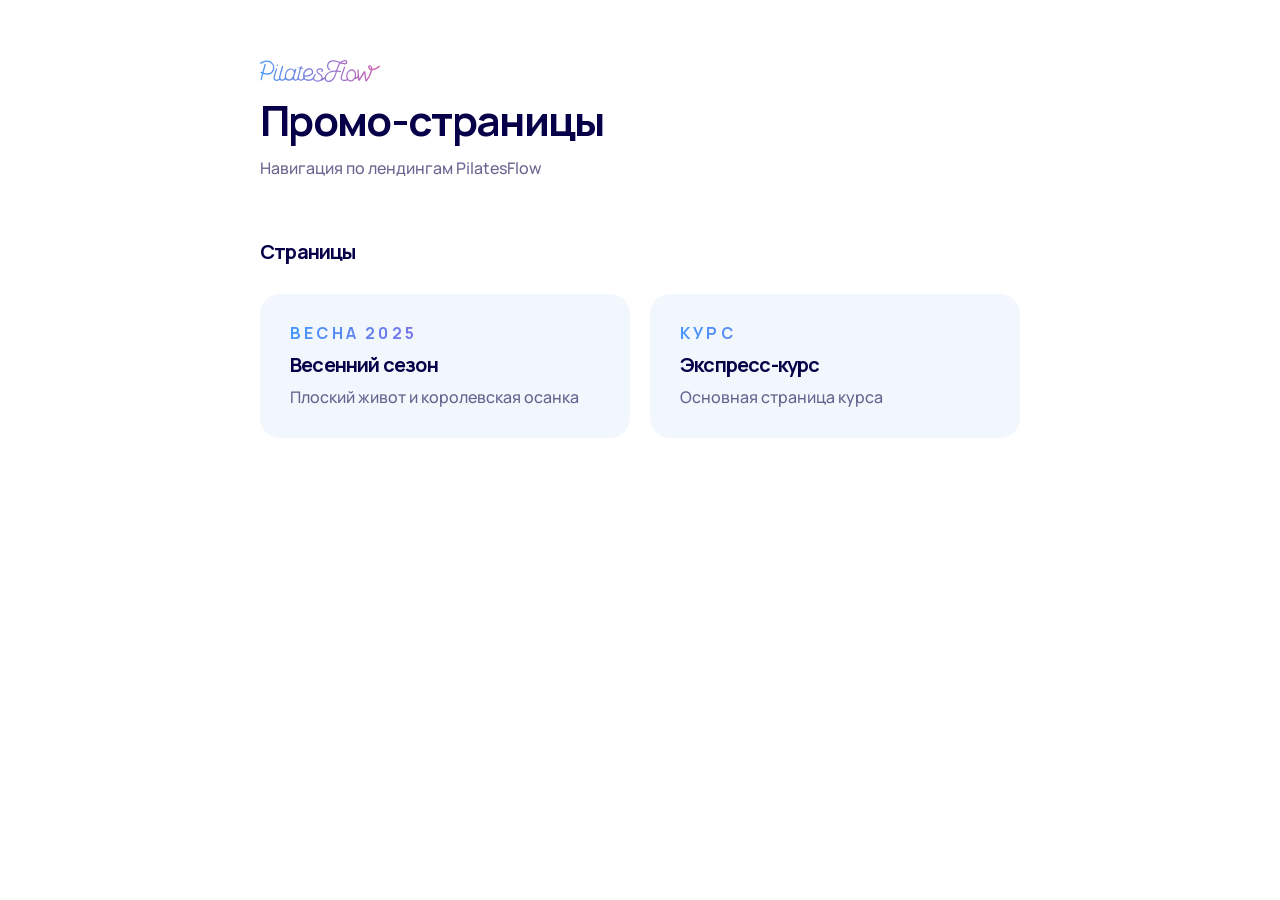
==== index.html @ ebfd4a47 "Add icons for live training, weeks, charges and super-series sections" ====
<!DOCTYPE html>
<html lang="ru">
  <head>
    <meta charset="UTF-8">
    <meta name="viewport" content="width=device-width, initial-scale=1.0">
    <title>PilatesFlow — Промо-страницы</title>
    <meta name="theme-color" content="#4598FB">
    <link rel="preload" href="fonts/Manrope-Medium.woff2" as="font" crossorigin="anonymous">
    <link rel="preload" href="fonts/Manrope-SemiBold.woff2" as="font" crossorigin="anonymous">
    <link rel="stylesheet" href="styles/style.css?v=1.0.2">
  </head>
  <body>
    <div class="hub">
      <div class="hub__header"><img class="hub__logo" src="img/logo.svg" alt="PilatesFlow" width="120">
        <h1 class="hub__title">Промо-страницы</h1>
        <p class="hub__desc">Навигация по лендингам PilatesFlow</p>
      </div>
      <div class="hub__section">
        <h2 class="hub__section-title">Страницы</h2>
        <div class="hub__cards"><a class="hub__card" href="season.html">
            <div class="hub__card-tag">Весна 2025</div>
            <div class="hub__card-title">Весенний сезон</div>
            <div class="hub__card-desc">Плоский живот и королевская осанка</div></a><a class="hub__card" href="course.html">
            <div class="hub__card-tag">Курс</div>
            <div class="hub__card-title">Экспресс-курс</div>
            <div class="hub__card-desc">Основная страница курса</div></a></div>
      </div>
    </div>
  </body>
</html>
---- styles/style.css ----
p+p{margin-top:16px}@font-face{font-family:Manrope;src:url(../fonts/Manrope-Regular.woff2) format("woff2");font-weight:400;font-style:normal;font-display:swap}@font-face{font-family:Manrope;src:url(../fonts/Manrope-Medium.woff2) format("woff2");font-weight:500;font-style:normal;font-display:swap}@font-face{font-family:Manrope;src:url(../fonts/Manrope-SemiBold.woff2) format("woff2");font-weight:600;font-style:normal;font-display:swap}@font-face{font-family:Manrope;src:url(../fonts/Manrope-Bold.woff2) format("woff2");font-weight:700;font-style:normal;font-display:swap}.button{display:-webkit-box;display:-ms-flexbox;display:flex;-webkit-box-align:center;-ms-flex-align:center;align-items:center;-webkit-box-pack:center;-ms-flex-pack:center;justify-content:center;height:32px;-webkit-user-select:none;-moz-user-select:none;-ms-user-select:none;user-select:none;position:relative;display:flex;justify-content:center;align-items:center;border:none;border-radius:100px;font:600 15px/135% Manrope,sans-serif;color:#060048;cursor:pointer;-webkit-box-sizing:border-box;box-sizing:border-box;text-decoration:none;-webkit-tap-highlight-color:transparent}.button--main{background:-webkit-gradient(linear,left top,right top,from(#81bbff),color-stop(#cba3ff),to(#ff8fdc));background:linear-gradient(to right,#81bbff,#cba3ff,#ff8fdc);color:#fff}.button--main:hover{background:-webkit-gradient(linear,left top,right top,from(#4598fb),color-stop(#826ce7),to(#d15eae));background:linear-gradient(to right,#4598fb,#826ce7,#d15eae)}.button--main:active{background:-webkit-gradient(linear,left top,right top,from(#3d89e6),color-stop(#7059d3),to(#be4d9d));background:linear-gradient(to right,#3d89e6,#7059d3,#be4d9d)}.button--tertiary{background-color:#fff;color:#060048}.button--tertiary:hover{color:#fff;background:-webkit-gradient(linear,left top,right top,from(#4598fb),color-stop(#826ce7),to(#d15eae));background:linear-gradient(to right,#4598fb,#826ce7,#d15eae)}.button--l{padding:30px 28px;height:60px}.button--m{padding:20px;height:50px}.button--full-width{width:100%}.logo-block{background-color:#fff;border-radius:100px;display:-webkit-box;display:-ms-flexbox;display:flex;-webkit-box-pack:center;-ms-flex-pack:center;justify-content:center;-webkit-box-align:center;-ms-flex-align:center;align-items:center;-webkit-box-sizing:border-box;box-sizing:border-box;-webkit-box-flex:0;-ms-flex-positive:0;flex-grow:0;padding:12px 16px}.tag{font:700 13px/120% Manrope,sans-serif;color:#060048;text-transform:uppercase;background:-webkit-gradient(linear,left top,right top,from(#4598fb),color-stop(#826ce7),to(#d15eae));background:linear-gradient(to right,#4598fb,#826ce7,#d15eae);background-clip:text;-webkit-background-clip:text;-webkit-text-fill-color:transparent;display:-webkit-inline-box;display:-ms-inline-flexbox;display:inline-flex;letter-spacing:.2em}.background-card{padding:50px;border-radius:20px;background-color:rgba(6,0,72,.2);min-height:280px;-webkit-box-sizing:border-box;box-sizing:border-box;display:-webkit-box;display:-ms-flexbox;display:flex;background-size:cover;background-repeat:no-repeat;background-position:center}.background-card__icon svg{fill:#060048;width:20px;height:20px}.background-card__content{padding:20px;border-radius:20px;background-color:#fff;width:100%;display:-webkit-box;display:-ms-flexbox;display:flex;-webkit-box-orient:vertical;-webkit-box-direction:normal;-ms-flex-direction:column;flex-direction:column;-webkit-box-pack:justify;-ms-flex-pack:justify;justify-content:space-between}.background-card__title{color:#060048}.price-card{background-color:#fff;border-radius:20px;padding:20px;display:-webkit-box;display:-ms-flexbox;display:flex;-webkit-box-orient:vertical;-webkit-box-direction:normal;-ms-flex-direction:column;flex-direction:column;row-gap:20px}.price-card__body{display:-webkit-box;display:-ms-flexbox;display:flex;-webkit-box-orient:vertical;-webkit-box-direction:normal;-ms-flex-direction:column;flex-direction:column;row-gap:16px}.price-card__price-block{display:-webkit-box;display:-ms-flexbox;display:flex;-webkit-column-gap:20px;-moz-column-gap:20px;column-gap:20px;-ms-flex-wrap:nowrap;flex-wrap:nowrap;white-space:nowrap}.price-card__price{font:700 28px/115% Manrope,sans-serif;color:#060048;letter-spacing:-.04em}.price-card__price--old{color:rgba(6,0,72,.2);text-decoration:line-through}.price-card__description{font:500 15px/135% Manrope,sans-serif;color:rgba(6,0,72,.6);max-width:220px}.promo-card{display:-webkit-box;display:-ms-flexbox;display:flex;padding:1px;-webkit-box-orient:vertical;-webkit-box-direction:normal;-ms-flex-direction:column;flex-direction:column;-webkit-box-pack:center;-ms-flex-pack:center;justify-content:center;-webkit-box-align:start;-ms-flex-align:start;align-items:flex-start;-ms-flex-item-align:stretch;align-self:stretch;border-radius:20px;background:-webkit-gradient(linear,left top,right top,from(#81bbff),color-stop(#cba3ff),to(#ff8fdc));background:linear-gradient(to right,#81bbff,#cba3ff,#ff8fdc)}.promo-card__inner{display:-webkit-box;display:-ms-flexbox;display:flex;padding:20px;-webkit-box-orient:vertical;-webkit-box-direction:normal;-ms-flex-direction:column;flex-direction:column;-webkit-box-pack:center;-ms-flex-pack:center;justify-content:center;-webkit-box-align:start;-ms-flex-align:start;align-items:flex-start;gap:20px;-ms-flex-item-align:stretch;align-self:stretch;border-radius:20px;background-color:#fff}.promo-card__header{display:-webkit-box;display:-ms-flexbox;display:flex;-webkit-box-orient:vertical;-webkit-box-direction:normal;-ms-flex-direction:column;flex-direction:column;gap:16px}.promo-card__icon{width:40px;height:40px;border-radius:100px;background-color:#93c2ff;display:-webkit-box;display:-ms-flexbox;display:flex;-webkit-box-pack:center;-ms-flex-pack:center;justify-content:center;-webkit-box-align:center;-ms-flex-align:center;align-items:center;-ms-flex-negative:0;flex-shrink:0}.promo-card__icon svg{fill:#fff;width:20px;height:20px}.promo-card__title{font:700 15px/135% Manrope,sans-serif;color:#060048}.promo-card__button{width:100%}.feature-card{background-color:rgba(6,0,72,.2);padding:20px;border-radius:20px}.feature-card__container{border-radius:20px;background-color:#fff;padding:20px}.feature-card__header{border-bottom:1px solid rgba(98,129,170,.1019607843);padding-bottom:20px;margin-bottom:20px}.feature-card__counter{display:-webkit-box;display:-ms-flexbox;display:flex;font:500 15px/135% Manrope,sans-serif;color:rgba(6,0,72,.6);margin-bottom:30px}.feature-card__counter-current{color:#060048}.feature-card__title{font:700 18px/120% Manrope,sans-serif;color:#060048;letter-spacing:-.04em}.feature-card__body{display:-webkit-box;display:-ms-flexbox;display:flex;-webkit-box-orient:vertical;-webkit-box-direction:normal;-ms-flex-direction:column;flex-direction:column;row-gap:20px}.feature-card__item{display:-webkit-box;display:-ms-flexbox;display:flex;gap:16px;-webkit-box-align:center;-ms-flex-align:center;align-items:center;font:500 15px/135% Manrope,sans-serif;color:#060048}.feature-card__item-icon{-ms-flex-negative:0;flex-shrink:0;width:40px;height:40px;background-color:#e3efff;border-radius:100px;display:-webkit-box;display:-ms-flexbox;display:flex;-webkit-box-align:center;-ms-flex-align:center;align-items:center;-webkit-box-pack:center;-ms-flex-pack:center;justify-content:center}.feature-card__item-icon svg{width:24px;height:24px;fill:#060048}.feature-card--pink{background:url(../img/bg/work-card-bg-pink-m.webp) 0 0/cover no-repeat,0 0/cover no-repeat #ffeff9}.feature-card--pink .feature-card__item-icon{background-color:#ffeff9}.feature-card--pink .feature-card__item-icon svg{fill:#c483ad}.feature-card--blue{background:url(../img/bg/work-card-bg-blue-m.webp) 0 0/cover no-repeat,0 0/cover no-repeat #cee5ff}.feature-card--blue .feature-card__item-icon{background-color:#f1f7fc}.feature-card--blue .feature-card__item-icon svg{fill:#6281aa}.focus-card{padding:50px;border-radius:20px;background-color:rgba(6,0,72,.2);min-height:280px;-webkit-box-sizing:border-box;box-sizing:border-box;display:-webkit-box;display:-ms-flexbox;display:flex;background-size:cover;background-repeat:no-repeat;background-position:center;color:#fff;min-height:380px}.focus-card__content{padding:20px;border-radius:20px;border:1px solid rgba(255,255,255,.3019607843);background-color:transparent;width:100%;display:-webkit-box;display:-ms-flexbox;display:flex;-webkit-box-orient:vertical;-webkit-box-direction:normal;-ms-flex-direction:column;flex-direction:column;-webkit-box-pack:justify;-ms-flex-pack:justify;justify-content:space-between;-webkit-transition:.2s ease-in;transition:.2s ease-in}.focus-card__title{font:700 18px/120% Manrope,sans-serif;letter-spacing:-.04em;color:#fff;-webkit-transition:.2s ease-in;transition:.2s ease-in;margin-bottom:20px}.focus-card__description{font:500 15px/135% Manrope,sans-serif;color:#fff;-webkit-transition:.3s ease-in;transition:.3s ease-in;text-overflow:ellipsis;display:-webkit-box;-webkit-line-clamp:2;-webkit-box-orient:vertical;overflow:hidden;max-height:3em;position:relative}.focus-card__dropdown-button{margin-top:20px}.focus-card--hidden-mobile .focus-card__description{display:none}.focus-card.active .focus-card__content{background-color:#fff;overflow:hidden}.focus-card.active .focus-card__title{color:#060048}.focus-card.active .focus-card__description{color:#060048;-webkit-line-clamp:unset;max-height:500px;overflow:visible;-webkit-transition:.3s ease-in;transition:.3s ease-in}.feature-item{color:#6281aa;background-color:#fff;border-radius:20px;padding:20px;display:-webkit-box;display:-ms-flexbox;display:flex;-webkit-box-pack:justify;-ms-flex-pack:justify;justify-content:space-between;width:100%;-webkit-box-orient:vertical;-webkit-box-direction:normal;-ms-flex-direction:column;flex-direction:column;-webkit-box-sizing:border-box;box-sizing:border-box;min-height:176px}.feature-item__icon{width:20px;height:20px}.feature-item__icon svg{fill:#6281aa;width:20px;height:20px}.feature-item__info{display:-webkit-box;display:-ms-flexbox;display:flex;-webkit-box-orient:vertical;-webkit-box-direction:normal;-ms-flex-direction:column;flex-direction:column;row-gap:10px}.feature-item__subtitle{color:rgba(98,129,170,.4)}.feature-item__title{font:700 20px/120% Manrope,sans-serif;letter-spacing:-.02em}.result-block{position:relative}.result-block__title{font:700 24px/115% Manrope,sans-serif;color:#060048;letter-spacing:-.04em;background:-webkit-gradient(linear,left top,right top,from(#4598fb),color-stop(#826ce7),to(#d15eae));background:linear-gradient(to right,#4598fb,#826ce7,#d15eae);background-clip:text;-webkit-background-clip:text;-webkit-text-fill-color:transparent}.result-block__text-block{display:-webkit-box;display:-ms-flexbox;display:flex;-webkit-box-orient:vertical;-webkit-box-direction:normal;-ms-flex-direction:column;flex-direction:column;row-gap:20px}.result-block__description{font:500 15px/135% Manrope,sans-serif;color:#060048}.result-block__row{display:-webkit-box;display:-ms-flexbox;display:flex;-webkit-box-orient:vertical;-webkit-box-direction:normal;-ms-flex-direction:column;flex-direction:column;row-gap:30px}.result-block__text-container{padding-left:20px;padding-right:20px}.result-block__image{padding-right:20px;display:-webkit-box;display:-ms-flexbox;display:flex;-webkit-box-pack:center;-ms-flex-pack:center;justify-content:center;-webkit-box-align:center;-ms-flex-align:center;align-items:center;aspect-ratio:7/4;max-height:460px;width:100%;-webkit-box-sizing:border-box;box-sizing:border-box}.result-block__image picture{width:100%;height:100%}.result-block__image img{width:100%;height:100%;max-height:460px;-o-object-fit:cover;object-fit:cover;border-top-right-radius:20px;border-bottom-right-radius:20px;overflow:hidden}.result-block__highlight{margin-top:10px}.result-block--reverse .result-block__image{padding-left:20px;padding-right:0}.result-block--reverse .result-block__image img{border-radius:20px 0 0 20px}.highlight{display:-webkit-box;display:-ms-flexbox;display:flex;-webkit-box-orient:vertical;-webkit-box-direction:normal;-ms-flex-direction:column;flex-direction:column;gap:16px;padding:20px;border-radius:20px;background-color:#e3efff}.highlight__icon{width:40px;height:40px;display:-webkit-box;display:-ms-flexbox;display:flex;-webkit-box-pack:center;-ms-flex-pack:center;justify-content:center;-webkit-box-align:center;-ms-flex-align:center;align-items:center;background-color:#fff;border-radius:100px;-ms-flex-negative:0;flex-shrink:0}.highlight__icon svg{width:20px;height:20px}.highlight__text{font:700 15px/135% Manrope,sans-serif;color:#060048}.offer-block{background-color:#f3c3e2;padding:30px;border-radius:20px;background-size:cover;background-repeat:no-repeat;background-position:center;background-image:url(../img/bg/offer-block-mobile.webp);position:relative}.offer-block__container{max-width:580px;margin-left:auto;margin-right:auto}.offer-block__header-block{display:-webkit-box;display:-ms-flexbox;display:flex;-webkit-box-orient:vertical;-webkit-box-direction:normal;-ms-flex-direction:column;flex-direction:column;row-gap:20px;margin-bottom:30px}.offer-block__main-header-block{display:-webkit-box;display:-ms-flexbox;display:flex;-webkit-box-orient:vertical;-webkit-box-direction:normal;-ms-flex-direction:column;flex-direction:column;row-gap:20px;max-width:580px}.offer-block__subtitle{font:700 13px/120% Manrope,sans-serif;color:#060048;text-transform:uppercase;background:-webkit-gradient(linear,left top,right top,from(#4598fb),color-stop(#826ce7),to(#d15eae));background:linear-gradient(to right,#4598fb,#826ce7,#d15eae);background-clip:text;-webkit-background-clip:text;-webkit-text-fill-color:transparent;display:-webkit-inline-box;display:-ms-inline-flexbox;display:inline-flex;letter-spacing:.2em}.offer-block__title{font:700 24px/115% Manrope,sans-serif;color:#060048;letter-spacing:-.04em}.offer-block__title--highlight-light{display:inline-block;background-color:#fff;border-radius:20px;padding-left:12px;padding-right:12px}.offer-block__features-list{list-style:none;margin:0;padding:0;display:-webkit-box;display:-ms-flexbox;display:flex;-webkit-box-orient:vertical;-webkit-box-direction:normal;-ms-flex-direction:column;flex-direction:column;gap:16px}.offer-block__features-list-item{display:-webkit-box;display:-ms-flexbox;display:flex;gap:10px;-webkit-box-align:center;-ms-flex-align:center;align-items:center}.offer-block__features-list-item p{font:500 15px/135% Manrope,sans-serif;color:#060048}.offer-block__features-list-icon{width:40px;height:40px;border-radius:100px;background-color:#fff;-ms-flex-negative:0;flex-shrink:0;display:-webkit-box;display:-ms-flexbox;display:flex;-webkit-box-pack:center;-ms-flex-pack:center;justify-content:center;-webkit-box-align:center;-ms-flex-align:center;align-items:center}.offer-block__features-list-icon img{width:20px;height:20px}.offer-block__price-card{margin-top:30px}.offer-block .price-card__price{font:700 28px/115% Manrope,sans-serif;letter-spacing:-.04em}.offer-block__decor-item{width:120px;height:120px;display:-webkit-box;display:-ms-flexbox;display:flex;-webkit-box-pack:center;-ms-flex-pack:center;justify-content:center;-webkit-box-align:center;-ms-flex-align:center;align-items:center;background-image:url(../img/icon/bg.svg);background-repeat:no-repeat;background-position:center;background-size:cover;border-radius:100px;position:relative;display:flex;justify-content:center;align-items:center}.offer-block__decor-item::after{width:30px;height:30px;content:"";background-size:cover;background-position:center}.offer-block__decor-item--top{position:absolute;top:-64px;right:-54px}.offer-block__decor-item--top::after{background-image:url(../img/icon/muscle.png)}.offer-block__decor-item--bottom{display:none;position:absolute}.offer-block__decor-item--bottom::after{background-image:url(../img/icon/stars.png)}.faq-list{display:-webkit-box;display:-ms-flexbox;display:flex;-webkit-box-orient:vertical;-webkit-box-direction:normal;-ms-flex-direction:column;flex-direction:column;row-gap:16px}.faq-list__col{display:-webkit-box;display:-ms-flexbox;display:flex;-webkit-box-orient:vertical;-webkit-box-direction:normal;-ms-flex-direction:column;flex-direction:column;gap:10px}.faq-list__item{border-radius:20px;background-color:#e3efff}.faq-list__item.active .faq-list__item-body{display:block}.faq-list__item.active .faq-list__item-close{background-color:#fff}.faq-list__item.active .faq-list__item-close svg{-webkit-transform:rotate(-45deg);transform:rotate(-45deg)}.faq-list__item-close{width:40px;height:40px;display:-webkit-box;display:-ms-flexbox;display:flex;-webkit-box-pack:center;-ms-flex-pack:center;justify-content:center;-webkit-box-align:center;-ms-flex-align:center;align-items:center;-ms-flex-negative:0;flex-shrink:0;background-color:transparent;-webkit-transition:background-color .2s;transition:background-color .2s;border-radius:10px}.faq-list__item-close svg{width:20px;height:20px;fill:#060048;-webkit-transition:-webkit-transform .2s;transition:transform .2s;transition:transform .2s,-webkit-transform .2s}.faq-list__item-header{display:-webkit-box;display:-ms-flexbox;display:flex;gap:20px;padding:20px;-webkit-box-align:center;-ms-flex-align:center;align-items:center;-webkit-box-pack:justify;-ms-flex-pack:justify;justify-content:space-between;cursor:pointer}.faq-list__item-header:hover .faq-list__item-close{background-color:#fff}.faq-list__item-title{font:700 15px/135% Manrope,sans-serif;color:#060048}.faq-list__item-body{padding:0 50px 20px 20px;display:none;font:500 15px/135% Manrope,sans-serif;color:#060048}.format-card{background-color:#fff;border-radius:20px;min-height:220px;display:-webkit-box;display:-ms-flexbox;display:flex;-webkit-box-orient:vertical;-webkit-box-direction:normal;-ms-flex-direction:column;flex-direction:column;-webkit-box-pack:end;-ms-flex-pack:end;justify-content:flex-end;position:relative;overflow:hidden}.format-card::after{position:absolute;left:0;top:0;right:0;bottom:0;content:"";background:-webkit-gradient(linear,left top,left bottom,color-stop(41.45%,rgba(255,255,255,0)),color-stop(63.36%,rgba(255,255,255,.87)),color-stop(74.49%,#fff));background:linear-gradient(180deg,rgba(255,255,255,0) 41.45%,rgba(255,255,255,.87) 63.36%,#fff 74.49%)}.format-card__header{padding:20px;position:relative;z-index:1}.format-card__title{font:700 18px/120% Manrope,sans-serif;letter-spacing:-.04em;color:#6281aa}.format-card__image{position:absolute;top:0;right:0;bottom:0;left:0}.format-card__image img{width:100%;height:100%;-o-object-fit:cover;object-fit:cover}.format-card--inverse{-webkit-box-pack:start;-ms-flex-pack:start;justify-content:flex-start}.format-card--inverse::after{background:-webkit-gradient(linear,left top,left bottom,color-stop(25.51%,#fff),color-stop(36.64%,rgba(255,255,255,.87)),color-stop(58.55%,rgba(255,255,255,0)));background:linear-gradient(180deg,#fff 25.51%,rgba(255,255,255,.87) 36.64%,rgba(255,255,255,0) 58.55%)}.feature-item-data{background-color:#fff;padding:20px;border-radius:20px}.feature-item-data__title{font:700 28px/115% Manrope,sans-serif;color:#060048;letter-spacing:-.04em;margin-bottom:30px;background:-webkit-gradient(linear,left top,right top,from(#81bbff),color-stop(#cba3ff),to(#ff8fdc));background:linear-gradient(to right,#81bbff,#cba3ff,#ff8fdc);background-clip:text;-webkit-background-clip:text;-webkit-text-fill-color:transparent;display:-webkit-inline-box;display:-ms-inline-flexbox;display:inline-flex}.feature-item-data__text{font:500 15px/135% Manrope,sans-serif;color:#000}.hero-section{background-color:rgba(6,0,72,.2);border-bottom-right-radius:20px;border-bottom-left-radius:20px;overflow:hidden;position:relative}.hero-section__logo-container{padding-top:10px;padding-left:16px;padding-right:16px;position:relative;z-index:2;display:-webkit-box;display:-ms-flexbox;display:flex;-webkit-box-pack:start;-ms-flex-pack:start;justify-content:flex-start}.hero-section::before{position:absolute;content:"";top:0;left:0;right:0;height:352px;background-image:url(../img/hero-section/hero-section-mobile.webp);background-repeat:no-repeat;background-size:cover;background-position:top center;pointer-events:none}.hero-section__header-block{background-color:#f1f7fc;border-radius:20px;-webkit-box-sizing:border-box;box-sizing:border-box;display:-webkit-box;display:-ms-flexbox;display:flex;-webkit-box-orient:vertical;-webkit-box-direction:normal;-ms-flex-direction:column;flex-direction:column;row-gap:20px;position:relative;z-index:2;margin-top:264px;padding:30px 20px}.hero-section__main-header-block{display:-webkit-box;display:-ms-flexbox;display:flex;-webkit-box-orient:vertical;-webkit-box-direction:normal;-ms-flex-direction:column;flex-direction:column;row-gap:20px;max-width:500px}.hero-section__title{font:700 28px/115% Manrope,sans-serif;color:#060048;letter-spacing:-.04em}.hero-section__features-block{display:-webkit-box;display:-ms-flexbox;display:flex;-webkit-column-gap:20px;-moz-column-gap:20px;column-gap:20px}.hero-section__info-block{padding-top:16px;display:-webkit-box;display:-ms-flexbox;display:flex;-webkit-box-orient:vertical;-webkit-box-direction:normal;-ms-flex-direction:column;flex-direction:column;row-gap:16px}.pain-section{padding-top:60px;padding-bottom:60px}.pain-section__container{padding-left:20px;padding-right:20px;-webkit-box-sizing:border-box;box-sizing:border-box;max-width:1240px;margin-left:auto;margin-right:auto;box-sizing:border-box}.pain-section__header-block{display:-webkit-box;display:-ms-flexbox;display:flex;-webkit-box-orient:vertical;-webkit-box-direction:normal;-ms-flex-direction:column;flex-direction:column;row-gap:20px;margin-bottom:30px}.pain-section__main-header-block{display:-webkit-box;display:-ms-flexbox;display:flex;-webkit-box-orient:vertical;-webkit-box-direction:normal;-ms-flex-direction:column;flex-direction:column;row-gap:20px;max-width:580px}.pain-section__subtitle{font:700 13px/120% Manrope,sans-serif;color:#060048;text-transform:uppercase;background:-webkit-gradient(linear,left top,right top,from(#4598fb),color-stop(#826ce7),to(#d15eae));background:linear-gradient(to right,#4598fb,#826ce7,#d15eae);background-clip:text;-webkit-background-clip:text;-webkit-text-fill-color:transparent;display:-webkit-inline-box;display:-ms-inline-flexbox;display:inline-flex;letter-spacing:.2em}.pain-section__title{font:700 24px/115% Manrope,sans-serif;color:#060048;letter-spacing:-.04em}.pain-section__description{font:500 15px/135% Manrope,sans-serif;color:rgba(6,0,72,.6)}.pain-section__cards-block{display:-webkit-box;display:-ms-flexbox;display:flex;-webkit-box-orient:vertical;-webkit-box-direction:normal;-ms-flex-direction:column;flex-direction:column;row-gap:16px}.pain-section__promo-card{margin-top:30px}.format-section{padding-top:60px;padding-bottom:60px;background-color:#f1f7fc}.format-section__container{padding-left:20px;padding-right:20px;-webkit-box-sizing:border-box;box-sizing:border-box;max-width:1240px;margin-left:auto;margin-right:auto;box-sizing:border-box}.format-section__header-block{display:-webkit-box;display:-ms-flexbox;display:flex;-webkit-box-orient:vertical;-webkit-box-direction:normal;-ms-flex-direction:column;flex-direction:column;row-gap:20px;margin-bottom:30px}.format-section__main-header-block{display:-webkit-box;display:-ms-flexbox;display:flex;-webkit-box-orient:vertical;-webkit-box-direction:normal;-ms-flex-direction:column;flex-direction:column;row-gap:20px;max-width:580px}.format-section__subtitle{font:700 13px/120% Manrope,sans-serif;color:#060048;text-transform:uppercase;background:-webkit-gradient(linear,left top,right top,from(#4598fb),color-stop(#826ce7),to(#d15eae));background:linear-gradient(to right,#4598fb,#826ce7,#d15eae);background-clip:text;-webkit-background-clip:text;-webkit-text-fill-color:transparent;display:-webkit-inline-box;display:-ms-inline-flexbox;display:inline-flex;letter-spacing:.2em}.format-section__title{font:700 24px/115% Manrope,sans-serif;color:#060048;letter-spacing:-.04em}.format-section__description{font:500 15px/135% Manrope,sans-serif;color:rgba(6,0,72,.6)}.format-section__cards-block{display:-webkit-box;display:-ms-flexbox;display:flex;-webkit-box-orient:vertical;-webkit-box-direction:normal;-ms-flex-direction:column;flex-direction:column;gap:20px}.format-section__promo-card{margin-top:30px}.efficiency-section{padding-top:60px;padding-bottom:60px}.efficiency-section__container{padding-left:20px;padding-right:20px;-webkit-box-sizing:border-box;box-sizing:border-box;max-width:1240px;margin-left:auto;margin-right:auto;box-sizing:border-box}.efficiency-section__header-block{display:-webkit-box;display:-ms-flexbox;display:flex;-webkit-box-orient:vertical;-webkit-box-direction:normal;-ms-flex-direction:column;flex-direction:column;row-gap:20px;margin-bottom:30px}.efficiency-section__main-header-block{display:-webkit-box;display:-ms-flexbox;display:flex;-webkit-box-orient:vertical;-webkit-box-direction:normal;-ms-flex-direction:column;flex-direction:column;row-gap:20px;max-width:580px}.efficiency-section__subtitle{font:700 13px/120% Manrope,sans-serif;color:#060048;text-transform:uppercase;background:-webkit-gradient(linear,left top,right top,from(#4598fb),color-stop(#826ce7),to(#d15eae));background:linear-gradient(to right,#4598fb,#826ce7,#d15eae);background-clip:text;-webkit-background-clip:text;-webkit-text-fill-color:transparent;display:-webkit-inline-box;display:-ms-inline-flexbox;display:inline-flex;letter-spacing:.2em}.efficiency-section__title{font:700 24px/115% Manrope,sans-serif;color:#060048;letter-spacing:-.04em}.efficiency-section__description{font:500 15px/135% Manrope,sans-serif;color:rgba(6,0,72,.6)}.efficiency-section__cards-block{display:-webkit-box;display:-ms-flexbox;display:flex;-webkit-box-orient:vertical;-webkit-box-direction:normal;-ms-flex-direction:column;flex-direction:column;row-gap:16px}.efficiency-section__promo-card{margin-top:30px}.focus-section{padding-top:60px;padding-bottom:60px;position:relative}.focus-section::after{top:60px;left:50%;-webkit-transform:translateX(-50%);transform:translateX(-50%);position:absolute;content:"";width:905px;height:905px;background:url(../img/bg/circles.svg) center top no-repeat}.focus-section__container{padding-left:20px;padding-right:20px;-webkit-box-sizing:border-box;box-sizing:border-box;max-width:1240px;margin-left:auto;margin-right:auto;box-sizing:border-box;position:relative;z-index:1}.focus-section__header-block{display:-webkit-box;display:-ms-flexbox;display:flex;-webkit-box-orient:vertical;-webkit-box-direction:normal;-ms-flex-direction:column;flex-direction:column;row-gap:20px;margin-bottom:30px}.focus-section__main-header-block{display:-webkit-box;display:-ms-flexbox;display:flex;-webkit-box-orient:vertical;-webkit-box-direction:normal;-ms-flex-direction:column;flex-direction:column;row-gap:20px;max-width:580px}.focus-section__subtitle{font:700 13px/120% Manrope,sans-serif;color:#060048;text-transform:uppercase;background:-webkit-gradient(linear,left top,right top,from(#4598fb),color-stop(#826ce7),to(#d15eae));background:linear-gradient(to right,#4598fb,#826ce7,#d15eae);background-clip:text;-webkit-background-clip:text;-webkit-text-fill-color:transparent;display:-webkit-inline-box;display:-ms-inline-flexbox;display:inline-flex;letter-spacing:.2em}.focus-section__title{font:700 24px/115% Manrope,sans-serif;color:#060048;letter-spacing:-.04em}.focus-section__description{font:500 15px/135% Manrope,sans-serif;color:rgba(6,0,72,.6);max-width:580px}.focus-section__cards-block{display:-webkit-box;display:-ms-flexbox;display:flex;-webkit-box-orient:vertical;-webkit-box-direction:normal;-ms-flex-direction:column;flex-direction:column;row-gap:16px}.results-section{padding-top:60px;padding-bottom:60px}.results-section__container{padding-left:20px;padding-right:20px;-webkit-box-sizing:border-box;box-sizing:border-box;max-width:1240px;margin-left:auto;margin-right:auto;box-sizing:border-box}.results-section__header-block{display:-webkit-box;display:-ms-flexbox;display:flex;-webkit-box-orient:vertical;-webkit-box-direction:normal;-ms-flex-direction:column;flex-direction:column;row-gap:20px;margin-bottom:30px}.results-section__main-header-block{display:-webkit-box;display:-ms-flexbox;display:flex;-webkit-box-orient:vertical;-webkit-box-direction:normal;-ms-flex-direction:column;flex-direction:column;row-gap:20px;max-width:580px}.results-section__subtitle{font:700 13px/120% Manrope,sans-serif;color:#060048;text-transform:uppercase;background:-webkit-gradient(linear,left top,right top,from(#4598fb),color-stop(#826ce7),to(#d15eae));background:linear-gradient(to right,#4598fb,#826ce7,#d15eae);background-clip:text;-webkit-background-clip:text;-webkit-text-fill-color:transparent;display:-webkit-inline-box;display:-ms-inline-flexbox;display:inline-flex;letter-spacing:.2em}.results-section__title{font:700 24px/115% Manrope,sans-serif;color:#060048;letter-spacing:-.04em}.results-section__description{font:500 15px/135% Manrope,sans-serif;color:rgba(6,0,72,.6);max-width:580px}.results-section__cards-block{display:-webkit-box;display:-ms-flexbox;display:flex;-webkit-box-orient:vertical;-webkit-box-direction:normal;-ms-flex-direction:column;flex-direction:column;row-gap:60px}.offer-section{padding-top:50px;padding-bottom:50px}.offer-section__container{padding-left:20px;padding-right:20px;-webkit-box-sizing:border-box;box-sizing:border-box;max-width:1240px;margin-left:auto;margin-right:auto;box-sizing:border-box}.white-section{background-color:#fff;padding-top:10px;padding-bottom:10px;border-radius:30px;margin-top:-40px;position:relative;z-index:1}.white-section--round-top{border-bottom-right-radius:0;border-bottom-left-radius:0}.faq-section{margin-top:80px;position:relative}.faq-section__container{padding-left:20px;padding-right:20px;-webkit-box-sizing:border-box;box-sizing:border-box;max-width:1240px;margin-left:auto;margin-right:auto;box-sizing:border-box;position:relative;z-index:1}.faq-section__header-block{display:-webkit-box;display:-ms-flexbox;display:flex;-webkit-box-orient:vertical;-webkit-box-direction:normal;-ms-flex-direction:column;flex-direction:column;row-gap:20px;margin-bottom:30px}.faq-section__main-header-block{display:-webkit-box;display:-ms-flexbox;display:flex;-webkit-box-orient:vertical;-webkit-box-direction:normal;-ms-flex-direction:column;flex-direction:column;row-gap:20px;max-width:580px}.faq-section__subtitle{font:700 13px/120% Manrope,sans-serif;color:#060048;text-transform:uppercase;background:-webkit-gradient(linear,left top,right top,from(#4598fb),color-stop(#826ce7),to(#d15eae));background:linear-gradient(to right,#4598fb,#826ce7,#d15eae);background-clip:text;-webkit-background-clip:text;-webkit-text-fill-color:transparent;display:-webkit-inline-box;display:-ms-inline-flexbox;display:inline-flex;letter-spacing:.2em}.faq-section__title{font:700 24px/115% Manrope,sans-serif;color:#060048;letter-spacing:-.04em}.coach-section{padding-top:120px;padding-bottom:120px;background:url(../img/bg/coach.webp) center/cover no-repeat;margin-top:-30px}.coach-section__container{padding-left:20px;padding-right:20px;-webkit-box-sizing:border-box;box-sizing:border-box;max-width:1240px;margin-left:auto;margin-right:auto;box-sizing:border-box}.coach-section__header-block{display:-webkit-box;display:-ms-flexbox;display:flex;-webkit-box-orient:vertical;-webkit-box-direction:normal;-ms-flex-direction:column;flex-direction:column;row-gap:20px;margin-bottom:260px}.coach-section__main-header-block{display:-webkit-box;display:-ms-flexbox;display:flex;-webkit-box-orient:vertical;-webkit-box-direction:normal;-ms-flex-direction:column;flex-direction:column;row-gap:20px;max-width:580px}.coach-section__subtitle{font:700 13px/120% Manrope,sans-serif;color:#060048;text-transform:uppercase;background:-webkit-gradient(linear,left top,right top,from(#4598fb),color-stop(#826ce7),to(#d15eae));background:linear-gradient(to right,#4598fb,#826ce7,#d15eae);background-clip:text;-webkit-background-clip:text;-webkit-text-fill-color:transparent;display:-webkit-inline-box;display:-ms-inline-flexbox;display:inline-flex;letter-spacing:.2em}.coach-section__title{font:700 24px/115% Manrope,sans-serif;color:#060048;letter-spacing:-.04em}.coach-section__description{font:500 15px/135% Manrope,sans-serif;color:rgba(6,0,72,.6)}.coach-section__cards-block{display:-webkit-box;display:-ms-flexbox;display:flex;-webkit-box-orient:vertical;-webkit-box-direction:normal;-ms-flex-direction:column;flex-direction:column;row-gap:16px}.footer{color:#060048;margin-top:80px;padding:0 16px 50px}.footer__list{display:-webkit-box;display:-ms-flexbox;display:flex;-webkit-box-orient:vertical;-webkit-box-direction:normal;-ms-flex-direction:column;flex-direction:column;gap:48px}.footer__cards-logo{display:-webkit-box;display:-ms-flexbox;display:flex;-webkit-box-align:center;-ms-flex-align:center;align-items:center;margin-bottom:16px}.footer__cards-text{font:400 13px/120% Manrope,sans-serif}.footer__title{font:400 24px/115% Manrope,sans-serif;margin-bottom:38px}.footer__links-list{display:-webkit-box;display:-ms-flexbox;display:flex;-webkit-box-orient:vertical;-webkit-box-direction:normal;-ms-flex-direction:column;flex-direction:column;gap:26px}.footer__link{font:400 13px/120% Manrope,sans-serif;color:#060048;text-decoration:none;text-transform:uppercase}.footer__link:hover{text-decoration:underline}.footer__text-promo{font-size:700 18px/120% Manrope,sans-serif;text-transform:uppercase;line-height:-.01em;color:#060048}.footer__logo{margin-bottom:32px}.footer__policy{font:400 13px/120% Manrope,sans-serif;text-align:center;margin-top:64px}.season-hero{background-color:#f1f7fc;border-bottom-right-radius:20px;border-bottom-left-radius:20px;position:relative;overflow:hidden;min-height:100vh;min-height:calc(var(--vh,1vh) * 100);max-height:760px}.season-hero::before{content:"";position:absolute;top:0;left:0;right:0;bottom:0;background-image:url(../img/hero-section/season-hero-mobile.jpg);background-repeat:no-repeat;background-size:cover;background-position:center bottom;pointer-events:none}.season-hero__container{position:relative;z-index:1;display:-webkit-box;display:-ms-flexbox;display:flex;-webkit-box-orient:vertical;-webkit-box-direction:normal;-ms-flex-direction:column;flex-direction:column;min-height:inherit;padding:10px 16px}.season-hero__nav{display:-webkit-box;display:-ms-flexbox;display:flex;-ms-flex-wrap:wrap;flex-wrap:wrap;-webkit-box-pack:justify;-ms-flex-pack:justify;justify-content:space-between;-webkit-box-align:center;-ms-flex-align:center;align-items:center;position:relative}.season-hero__menu{display:none}.season-hero__menu-link{font:500 15px/135% Manrope,sans-serif;text-decoration:none;color:#060048;white-space:nowrap}.season-hero__nav-cta{display:none}.season-hero__burger{display:-webkit-box;display:-ms-flexbox;display:flex;-webkit-box-orient:vertical;-webkit-box-direction:normal;-ms-flex-direction:column;flex-direction:column;-webkit-box-pack:center;-ms-flex-pack:center;justify-content:center;-webkit-box-align:center;-ms-flex-align:center;align-items:center;gap:6px;width:44px;height:44px;border-radius:100px;background-color:#fff;border:none;cursor:pointer;padding:0;-webkit-transition:background-color .3s;transition:background-color .3s}.season-hero__burger span{display:block;width:20px;height:2px;background-color:#060048;border-radius:1px;-webkit-transition:opacity .3s,-webkit-transform .3s;transition:transform .3s,opacity .3s,-webkit-transform .3s}.season-hero__burger.active span:nth-child(1){-webkit-transform:translateY(4px) rotate(45deg);transform:translateY(4px) rotate(45deg)}.season-hero__burger.active span:nth-child(2){-webkit-transform:translateY(-4px) rotate(-45deg);transform:translateY(-4px) rotate(-45deg)}.season-hero__dropdown{position:absolute;top:100%;left:0;right:0;max-height:0;overflow:hidden;-webkit-transition:max-height .4s,padding .4s,opacity .3s;transition:max-height .4s,padding .4s,opacity .3s;opacity:0;display:-webkit-box;display:-ms-flexbox;display:flex;-webkit-box-orient:vertical;-webkit-box-direction:normal;-ms-flex-direction:column;flex-direction:column;row-gap:10px;background-color:#fff;border-radius:20px;padding:0 20px;margin-top:10px;-webkit-box-sizing:border-box;box-sizing:border-box;z-index:10}.season-hero__dropdown.active{max-height:400px;padding:20px;opacity:1}.season-hero__dropdown-link{font:700 15px/135% Manrope,sans-serif;text-decoration:none;color:#060048;padding:10px 0}.season-hero__dropdown-cta{margin-top:10px}.season-hero__content{-webkit-box-flex:1;-ms-flex:1;flex:1;display:-webkit-box;display:-ms-flexbox;display:flex;-webkit-box-orient:vertical;-webkit-box-direction:normal;-ms-flex-direction:column;flex-direction:column;-webkit-box-pack:start;-ms-flex-pack:start;justify-content:flex-start;-webkit-box-align:center;-ms-flex-align:center;align-items:center;text-align:center;row-gap:20px;padding-top:30px}.season-hero__tag-title{display:-webkit-box;display:-ms-flexbox;display:flex;-webkit-box-orient:vertical;-webkit-box-direction:normal;-ms-flex-direction:column;flex-direction:column;-webkit-box-align:center;-ms-flex-align:center;align-items:center;row-gap:10px}.season-hero__title{font:700 28px/115% Manrope,sans-serif;color:#060048;letter-spacing:-.04em}.season-hero__desc{font:500 15px/135% Manrope,sans-serif;color:#060048;max-width:500px}.season-hero__cta{margin-top:10px}.season-news{display:-webkit-box;display:-ms-flexbox;display:flex;-webkit-box-orient:vertical;-webkit-box-direction:normal;-ms-flex-direction:column;flex-direction:column;gap:40px;margin-top:80px;padding:0 16px}.season-news__header{display:-webkit-box;display:-ms-flexbox;display:flex;-webkit-box-orient:vertical;-webkit-box-direction:normal;-ms-flex-direction:column;flex-direction:column;-webkit-box-align:center;-ms-flex-align:center;align-items:center;row-gap:10px;text-align:center}.season-news__title{font:700 24px/115% Manrope,sans-serif;color:#060048;letter-spacing:-.04em;max-width:820px}.season-news__rows{display:-webkit-box;display:-ms-flexbox;display:flex;-webkit-box-orient:vertical;-webkit-box-direction:normal;-ms-flex-direction:column;flex-direction:column}.season-news__row{display:-webkit-box;display:-ms-flexbox;display:flex;-webkit-box-orient:vertical;-webkit-box-direction:normal;-ms-flex-direction:column;flex-direction:column;padding:20px;position:relative;overflow:hidden;background:-webkit-gradient(linear,left top,left bottom,from(#f8d6eb),to(#ffeff9));background:linear-gradient(to bottom,#f8d6eb,#ffeff9)}.season-news__row:first-child{border-top-left-radius:20px;border-top-right-radius:20px}.season-news__row:last-child{border-bottom-left-radius:20px;border-bottom-right-radius:20px}.season-news__row-decor{position:absolute;top:0;left:0;right:0;bottom:0;overflow:hidden;pointer-events:none;border-radius:inherit}.season-news__decor-img{position:absolute;right:-200px;bottom:-200px;width:900px;height:auto;opacity:.8;-webkit-transform:rotate(-47deg);transform:rotate(-47deg)}.season-news__photos{position:relative;width:100%;height:300px;-ms-flex-negative:0;flex-shrink:0}.season-news__photo{position:absolute;border-radius:20px;overflow:hidden}.season-news__photo img{display:block;width:100%;height:100%;-o-object-fit:cover;object-fit:cover}.season-news__photo--1{width:55%;height:250px;top:-15px;left:-10px;-webkit-transform:rotate(-9.6deg);transform:rotate(-9.6deg);opacity:.55;z-index:1}.season-news__photo--2{width:60%;height:280px;top:10px;right:-20px;-webkit-transform:rotate(15.6deg);transform:rotate(15.6deg);z-index:2}.season-news__photo--3{width:45%;height:200px;top:-10px;left:-15px;-webkit-transform:rotate(-13deg);transform:rotate(-13deg);opacity:.35;z-index:1}.season-news__photo--4{width:60%;height:260px;top:10px;left:60px;-webkit-transform:rotate(2deg);transform:rotate(2deg);z-index:4}.season-news__photo--5{width:45%;height:180px;bottom:-20px;right:-20px;-webkit-transform:rotate(21.5deg);transform:rotate(21.5deg);opacity:.5;z-index:3}.season-news__stat{position:absolute;background-color:#fff;border-radius:20px;padding:16px;z-index:10;display:-webkit-box;display:-ms-flexbox;display:flex;-webkit-box-orient:vertical;-webkit-box-direction:normal;-ms-flex-direction:column;flex-direction:column;gap:2px}.season-news__stat-number{font:700 28px/1 Manrope,sans-serif;letter-spacing:-2px;background:-webkit-gradient(linear,left top,right top,from(#4598fb),color-stop(#826ce7),to(#d15eae));background:linear-gradient(to right,#4598fb,#826ce7,#d15eae);background-clip:text;-webkit-background-clip:text;-webkit-text-fill-color:transparent;display:-webkit-inline-box;display:-ms-inline-flexbox;display:inline-flex}.season-news__stat-label{font-size:10px;font-weight:700;letter-spacing:2px;line-height:1.2;background:-webkit-gradient(linear,left top,right top,from(#4598fb),color-stop(#826ce7),to(#d15eae));background:linear-gradient(to right,#4598fb,#826ce7,#d15eae);background-clip:text;-webkit-background-clip:text;-webkit-text-fill-color:transparent;display:-webkit-inline-box;display:-ms-inline-flexbox;display:inline-flex;text-transform:uppercase}.season-news__stat--1{left:0;bottom:30px}.season-news__stat--2{right:0;bottom:-10px}.season-news__stat--3{left:0;bottom:40px}.season-news__stat--4{right:0;bottom:-10px}.season-news__text{display:-webkit-box;display:-ms-flexbox;display:flex;-webkit-box-orient:vertical;-webkit-box-direction:normal;-ms-flex-direction:column;flex-direction:column;row-gap:16px;padding-top:30px;padding-bottom:30px;position:relative;z-index:5;text-align:left}.season-news__emoji{position:relative;width:50px;height:50px;display:block}.season-news__circle{position:absolute;border-radius:50%;background-color:#fff}.season-news__circle--3{width:50px;height:50px;top:0;left:0;opacity:.2}.season-news__circle--2{width:36px;height:36px;top:7px;left:7px;opacity:.4}.season-news__circle--1{width:24px;height:24px;top:13px;left:13px;opacity:.7}.season-news__emoji-img{position:absolute;top:15px;left:15px;width:20px;height:20px}.season-news__desc{font:600 18px/120% Manrope,sans-serif;color:#060048;letter-spacing:-.04em;max-width:460px}.season-live{display:-webkit-box;display:-ms-flexbox;display:flex;-webkit-box-orient:vertical;-webkit-box-direction:normal;-ms-flex-direction:column;flex-direction:column;gap:20px;margin-top:80px;padding:0 16px}.season-live__header{display:-webkit-box;display:-ms-flexbox;display:flex;-webkit-box-orient:vertical;-webkit-box-direction:normal;-ms-flex-direction:column;flex-direction:column;-webkit-box-align:center;-ms-flex-align:center;align-items:center;row-gap:10px;text-align:center}.season-live__title{font:700 24px/115% Manrope,sans-serif;color:#060048;letter-spacing:-.04em;max-width:820px}.season-live__desc{font:500 15px/135% Manrope,sans-serif;color:rgba(6,0,72,.6);max-width:560px}.season-live__nav{display:-webkit-box;display:-ms-flexbox;display:flex;-webkit-box-pack:end;-ms-flex-pack:end;justify-content:flex-end;gap:16px}.season-live__nav-btn{width:48px;height:48px;border-radius:100px;border:1.5px solid #f3c3e2;background:0 0;cursor:pointer;display:-webkit-box;display:-ms-flexbox;display:flex;-webkit-box-align:center;-ms-flex-align:center;align-items:center;-webkit-box-pack:center;-ms-flex-pack:center;justify-content:center;color:#f3c3e2;-webkit-transition:opacity .2s;transition:opacity .2s}.season-live__nav-btn:active{opacity:.6}.season-live__slider{position:relative;margin-right:-16px}.season-live__track{display:-webkit-box;display:-ms-flexbox;display:flex;gap:16px;overflow-x:auto;-ms-scroll-snap-type:x mandatory;scroll-snap-type:x mandatory;-webkit-overflow-scrolling:touch;scrollbar-width:none}.season-live__track::-webkit-scrollbar{display:none}.season-live__card{-ms-flex-negative:0;flex-shrink:0;width:85vw;max-width:320px;background-color:#fff;border-radius:20px;border:1px solid #e3efff;scroll-snap-align:start;display:-webkit-box;display:-ms-flexbox;display:flex;-webkit-box-orient:vertical;-webkit-box-direction:normal;-ms-flex-direction:column;flex-direction:column}.season-live__card-image{position:relative;width:100%;height:200px;border-radius:20px 20px 0 0;overflow:hidden}.season-live__card-img{width:100%;height:100%;-o-object-fit:cover;object-fit:cover}.season-live__card-tag{position:absolute;top:16px;left:16px;background-color:#fff;padding:8px 16px;border-radius:100px;display:-webkit-inline-box;display:-ms-inline-flexbox;display:inline-flex}.season-live__card-tag-text{font:600 13px/120% Manrope,sans-serif;text-transform:uppercase;letter-spacing:.2em;background:-webkit-gradient(linear,left top,right top,from(#4598fb),color-stop(#826ce7),to(#d15eae));background:linear-gradient(to right,#4598fb,#826ce7,#d15eae);background-clip:text;-webkit-background-clip:text;-webkit-text-fill-color:transparent}.season-live__card-body{display:-webkit-box;display:-ms-flexbox;display:flex;-webkit-box-orient:vertical;-webkit-box-direction:normal;-ms-flex-direction:column;flex-direction:column;padding:20px;-webkit-box-flex:1;-ms-flex:1;flex:1}.season-live__card-content{display:-webkit-box;display:-ms-flexbox;display:flex;-webkit-box-orient:vertical;-webkit-box-direction:normal;-ms-flex-direction:column;flex-direction:column;gap:20px}.season-live__card-bottom{margin-top:auto;padding-top:20px;display:-webkit-box;display:-ms-flexbox;display:flex;-webkit-box-orient:vertical;-webkit-box-direction:normal;-ms-flex-direction:column;flex-direction:column;gap:20px}.season-live__card-date{display:-webkit-box;display:-ms-flexbox;display:flex;-webkit-box-align:center;-ms-flex-align:center;align-items:center;gap:8px;background-color:#f1f7fc;border-radius:100px;padding:8px 16px;width:-webkit-fit-content;width:-moz-fit-content;width:fit-content}.season-live__card-date-icon{width:20px;height:20px}.season-live__card-title{font:700 18px/120% Manrope,sans-serif;color:#060048;letter-spacing:-.04em}.season-live__card-desc{font:500 15px/135% Manrope,sans-serif;color:rgba(6,0,72,.6)}.season-live__card-divider{width:100%;height:1px;background-color:#e3efff}.season-live__card-features{display:-webkit-box;display:-ms-flexbox;display:flex;-webkit-box-orient:vertical;-webkit-box-direction:normal;-ms-flex-direction:column;flex-direction:column;gap:16px}.season-live__card-feature{display:-webkit-box;display:-ms-flexbox;display:flex;-webkit-box-align:center;-ms-flex-align:center;align-items:center;gap:10px}.season-live__card-feature span{font:500 15px/135% Manrope,sans-serif;color:rgba(6,0,72,.6)}.season-live__card-feature-icon{width:20px;height:20px;-ms-flex-negative:0;flex-shrink:0}.season-weeks{display:-webkit-box;display:-ms-flexbox;display:flex;-webkit-box-orient:vertical;-webkit-box-direction:normal;-ms-flex-direction:column;flex-direction:column;gap:30px;margin-top:80px;padding:0 16px}.season-weeks__header{display:-webkit-box;display:-ms-flexbox;display:flex;-webkit-box-orient:vertical;-webkit-box-direction:normal;-ms-flex-direction:column;flex-direction:column;-webkit-box-align:center;-ms-flex-align:center;align-items:center;row-gap:10px;text-align:center}.season-weeks__title{font:700 24px/115% Manrope,sans-serif;color:#060048;letter-spacing:-.04em;max-width:820px}.season-weeks__desc{font:500 15px/135% Manrope,sans-serif;color:rgba(6,0,72,.6);max-width:560px}.season-weeks__cards{display:-webkit-box;display:-ms-flexbox;display:flex;-webkit-box-orient:vertical;-webkit-box-direction:normal;-ms-flex-direction:column;flex-direction:column;gap:30px}.season-weeks__card{display:-webkit-box;display:-ms-flexbox;display:flex;-webkit-box-orient:vertical;-webkit-box-direction:normal;-ms-flex-direction:column;flex-direction:column;border-radius:20px;background-color:#f1f7fc;background-size:cover;background-repeat:no-repeat;background-position:top center;overflow:hidden}.season-weeks__card-photo{position:relative;min-height:260px;display:-webkit-box;display:-ms-flexbox;display:flex;-webkit-box-align:start;-ms-flex-align:start;align-items:flex-start;-webkit-box-pack:start;-ms-flex-pack:start;justify-content:flex-start;padding:16px}.season-weeks__card-badge-gift{display:-webkit-inline-box;display:-ms-inline-flexbox;display:inline-flex;-webkit-box-align:center;-ms-flex-align:center;align-items:center;gap:8px;padding:8px 16px;border-radius:100px;background-color:#fff}.season-weeks__card-badge-gift-icon{width:20px;height:20px;-ms-flex-negative:0;flex-shrink:0}.season-weeks__card-badge-gift-text{font-family:Manrope,sans-serif;font-size:11px;font-weight:600;text-transform:uppercase;letter-spacing:.1em;background:-webkit-gradient(linear,left top,right top,from(#4598fb),color-stop(#826ce7),to(#d15eae));background:linear-gradient(to right,#4598fb,#826ce7,#d15eae);-webkit-background-clip:text;-webkit-text-fill-color:transparent}.season-weeks__card-content{display:-webkit-box;display:-ms-flexbox;display:flex;-webkit-box-orient:vertical;-webkit-box-direction:normal;-ms-flex-direction:column;flex-direction:column;gap:20px;padding:20px;margin:0 16px 16px;border-radius:20px;background-color:#fff}.season-weeks__card-badge{display:-webkit-inline-box;display:-ms-inline-flexbox;display:inline-flex;-webkit-box-align:center;-ms-flex-align:center;align-items:center;gap:8px;padding:8px 16px;border-radius:100px;width:-webkit-fit-content;width:-moz-fit-content;width:fit-content}.season-weeks__card-badge span{font-family:Manrope,sans-serif;font-size:11px;font-weight:600;letter-spacing:.1em;text-transform:uppercase}.season-weeks__card-badge--green{background-color:#eefff1}.season-weeks__card-badge--green span{color:#2e7d52}.season-weeks__card-badge--blue{background-color:#eef5ff}.season-weeks__card-badge--blue span{color:#6281aa}.season-weeks__card-badge-icon{width:20px;height:20px;-ms-flex-negative:0;flex-shrink:0}.season-weeks__card-title{font:700 24px/115% Manrope,sans-serif;color:#060048;letter-spacing:-.04em;max-width:420px}.season-weeks__card-desc{font:500 15px/135% Manrope,sans-serif;color:rgba(6,0,72,.6)}.season-weeks__card-effect{display:-webkit-box;display:-ms-flexbox;display:flex;-webkit-box-orient:vertical;-webkit-box-direction:normal;-ms-flex-direction:column;flex-direction:column;gap:16px;padding:20px 0}.season-weeks__card-effect-title{font:700 18px/120% Manrope,sans-serif;color:#060048;letter-spacing:-.04em}.season-weeks__card-effect-divider{width:100%;height:1px;background-color:#e3efff}.season-weeks__card-effect-features{display:-webkit-box;display:-ms-flexbox;display:flex;-webkit-box-orient:vertical;-webkit-box-direction:normal;-ms-flex-direction:column;flex-direction:column;gap:16px}.season-weeks__card-feature,.season-weeks__card-feature-inner{display:-webkit-box;display:-ms-flexbox;display:flex;-webkit-box-align:center;-ms-flex-align:center;align-items:center;gap:10px}.season-weeks__card-feature-inner span{font:500 15px/135% Manrope,sans-serif;color:#060048}.season-weeks__card-feature-icon{width:52px;height:52px;-ms-flex-negative:0;flex-shrink:0;display:block;-o-object-fit:contain;object-fit:contain;border-radius:50%}.season-weeks__card--idealnoe-telo{background-image:url(../img/weeks/idealnoe_telo_6-12_aprelya_mobile.jpg)}.season-weeks__card--osanka{background-image:url(../img/weeks/krasivaya_osanka_i_uprugie_yagoditsi_20-26_aprelya_mobile.jpg)}.season-weeks__card--intensiv{background-image:url(../img/weeks/maiskyi_intensiv_4-10_mayamobile.jpg)}.season-weeks__card--gibkost{background-image:url(../img/weeks/gibkost_i_rasslablenie_tela_18-24_maya_mobile.jpg)}.season-charges{display:-webkit-box;display:-ms-flexbox;display:flex;-webkit-box-orient:vertical;-webkit-box-direction:normal;-ms-flex-direction:column;flex-direction:column;gap:30px;margin-top:80px;padding:0 16px}.season-charges__header{display:-webkit-box;display:-ms-flexbox;display:flex;-webkit-box-orient:vertical;-webkit-box-direction:normal;-ms-flex-direction:column;flex-direction:column;-webkit-box-align:center;-ms-flex-align:center;align-items:center;row-gap:10px;text-align:center}.season-charges__title{font:700 24px/115% Manrope,sans-serif;color:#060048;letter-spacing:-.04em}.season-charges__cards{display:-webkit-box;display:-ms-flexbox;display:flex;-webkit-box-orient:vertical;-webkit-box-direction:normal;-ms-flex-direction:column;flex-direction:column;gap:40px}.season-charges__card{display:-webkit-box;display:-ms-flexbox;display:flex;-webkit-box-orient:vertical;-webkit-box-direction:normal;-ms-flex-direction:column;flex-direction:column;gap:20px}.season-charges__card-photo{width:100%;height:280px;border-radius:20px;overflow:hidden}.season-charges__card-photo img{width:100%;height:100%;-o-object-fit:cover;object-fit:cover;display:block}.season-charges__card-content{display:-webkit-box;display:-ms-flexbox;display:flex;-webkit-box-orient:vertical;-webkit-box-direction:normal;-ms-flex-direction:column;flex-direction:column;gap:40px}.season-charges__card-tags{display:-webkit-box;display:-ms-flexbox;display:flex;-webkit-box-orient:vertical;-webkit-box-direction:normal;-ms-flex-direction:column;flex-direction:column;gap:8px}.season-charges__card-tags-row{display:-webkit-box;display:-ms-flexbox;display:flex;-ms-flex-wrap:wrap;flex-wrap:wrap;gap:8px}.season-charges__card-tag{display:-webkit-inline-box;display:-ms-inline-flexbox;display:inline-flex;-webkit-box-align:center;-ms-flex-align:center;align-items:center;gap:6px;padding:6px 10px;border-radius:100px}.season-charges__card-tag span{font-family:Manrope,sans-serif;font-size:11px;font-weight:600;letter-spacing:.1em;text-transform:uppercase}.season-charges__card-tag--blue{background-color:#eef5ff}.season-charges__card-tag--blue span{color:#6281aa}.season-charges__card-tag--green{background-color:#eefff1}.season-charges__card-tag--green span{color:#2e7d52}.season-charges__card-tag--pink{background-color:#ffeff9}.season-charges__card-tag--pink span{color:#c483ad}.season-charges__card-tag-icon{width:16px;height:16px;-ms-flex-negative:0;flex-shrink:0}.season-charges__card-text{display:-webkit-box;display:-ms-flexbox;display:flex;-webkit-box-orient:vertical;-webkit-box-direction:normal;-ms-flex-direction:column;flex-direction:column;gap:10px}.season-charges__card-title{font:700 24px/115% Manrope,sans-serif;color:#060048;letter-spacing:-.04em}.season-charges__card-desc{font:500 15px/135% Manrope,sans-serif;color:rgba(6,0,72,.6)}.season-series{display:-webkit-box;display:-ms-flexbox;display:flex;-webkit-box-orient:vertical;-webkit-box-direction:normal;-ms-flex-direction:column;flex-direction:column;gap:30px;margin-top:80px;padding:0 16px}.season-series__header{display:-webkit-box;display:-ms-flexbox;display:flex;-webkit-box-orient:vertical;-webkit-box-direction:normal;-ms-flex-direction:column;flex-direction:column;-webkit-box-align:center;-ms-flex-align:center;align-items:center;row-gap:10px;text-align:center}.season-series__title{font:700 24px/115% Manrope,sans-serif;color:#060048;letter-spacing:-.04em}.season-series__header-desc{font:500 15px/135% Manrope,sans-serif;color:rgba(6,0,72,.6);max-width:580px}.season-series__cards{display:-webkit-box;display:-ms-flexbox;display:flex;-webkit-box-orient:vertical;-webkit-box-direction:normal;-ms-flex-direction:column;flex-direction:column;gap:40px}.season-series__card{display:-webkit-box;display:-ms-flexbox;display:flex;-webkit-box-orient:vertical;-webkit-box-direction:normal;-ms-flex-direction:column;flex-direction:column;gap:20px}.season-series__card-photo{width:100%;height:280px;border-radius:20px;overflow:hidden}.season-series__card-photo img{width:100%;height:100%;-o-object-fit:cover;object-fit:cover;display:block}.season-series__card-content{display:-webkit-box;display:-ms-flexbox;display:flex;-webkit-box-orient:vertical;-webkit-box-direction:normal;-ms-flex-direction:column;flex-direction:column;gap:40px}.season-series__card-tags{display:-webkit-box;display:-ms-flexbox;display:flex;-ms-flex-wrap:wrap;flex-wrap:wrap;gap:8px}.season-series__card-tag{display:-webkit-inline-box;display:-ms-inline-flexbox;display:inline-flex;-webkit-box-align:center;-ms-flex-align:center;align-items:center;gap:6px;padding:6px 10px;border-radius:100px}.season-series__card-tag span{font-family:Manrope,sans-serif;font-size:11px;font-weight:600;letter-spacing:.1em;text-transform:uppercase}.season-series__card-tag--blue{background-color:#eef5ff}.season-series__card-tag--blue span{color:#6281aa}.season-series__card-tag--pink{background-color:#ffeff9}.season-series__card-tag--pink span{color:#c483ad}.season-series__card-tag-icon{width:16px;height:16px;-ms-flex-negative:0;flex-shrink:0}.season-series__card-text{display:-webkit-box;display:-ms-flexbox;display:flex;-webkit-box-orient:vertical;-webkit-box-direction:normal;-ms-flex-direction:column;flex-direction:column;gap:10px}.season-series__card-title{font:700 24px/115% Manrope,sans-serif;color:#060048;letter-spacing:-.04em}.season-series__card-desc{font:500 15px/135% Manrope,sans-serif;color:rgba(6,0,72,.6)}.season-pricing{display:-webkit-box;display:-ms-flexbox;display:flex;-webkit-box-orient:vertical;-webkit-box-direction:normal;-ms-flex-direction:column;flex-direction:column;gap:30px;margin-top:80px;padding:0 16px}.season-pricing__header{display:-webkit-box;display:-ms-flexbox;display:flex;-webkit-box-orient:vertical;-webkit-box-direction:normal;-ms-flex-direction:column;flex-direction:column;-webkit-box-align:center;-ms-flex-align:center;align-items:center;row-gap:10px;text-align:center}.season-pricing__title{font:700 24px/115% Manrope,sans-serif;color:#060048;letter-spacing:-.04em}.season-pricing__body{display:-webkit-box;display:-ms-flexbox;display:flex;-webkit-box-orient:vertical;-webkit-box-direction:normal;-ms-flex-direction:column;flex-direction:column;gap:30px;background-color:#f1f7fc;border-radius:20px;padding:20px}.season-pricing__features{display:-webkit-box;display:-ms-flexbox;display:flex;-webkit-box-orient:vertical;-webkit-box-direction:normal;-ms-flex-direction:column;flex-direction:column;gap:30px;background-color:#fff;border-radius:20px;padding:20px;-webkit-box-sizing:border-box;box-sizing:border-box;-webkit-box-ordinal-group:2;-ms-flex-order:1;order:1}.season-pricing__features-title{font:700 24px/120% Manrope,sans-serif;color:#060048;letter-spacing:-.04em}.season-pricing__feature{display:-webkit-box;display:-ms-flexbox;display:flex;-webkit-box-orient:vertical;-webkit-box-direction:normal;-ms-flex-direction:column;flex-direction:column;gap:10px}.season-pricing__feature-header{display:-webkit-box;display:-ms-flexbox;display:flex;-webkit-box-align:center;-ms-flex-align:center;align-items:center;gap:10px}.season-pricing__feature-header span{font:700 15px/135% Manrope,sans-serif;color:#060048}.season-pricing__feature-icon{width:18px;height:18px;border-radius:6px;background:-webkit-gradient(linear,left top,right top,from(#81bbff),color-stop(#cba3ff),to(#ff8fdc));background:linear-gradient(to right,#81bbff,#cba3ff,#ff8fdc);-ms-flex-negative:0;flex-shrink:0}.season-pricing__feature-desc{font:500 15px/135% Manrope,sans-serif;color:rgba(6,0,72,.6)}.season-pricing__prices{display:-webkit-box;display:-ms-flexbox;display:flex;-webkit-box-orient:vertical;-webkit-box-direction:normal;-ms-flex-direction:column;flex-direction:column;gap:16px;-webkit-box-ordinal-group:1;-ms-flex-order:0;order:0}.season-pricing__price-card{display:-webkit-box;display:-ms-flexbox;display:flex;-webkit-box-orient:vertical;-webkit-box-direction:normal;-ms-flex-direction:column;flex-direction:column;gap:20px;background-color:#fff;border-radius:20px;padding:20px}.season-pricing__price-card .cta-link{width:100%}.season-pricing__price-info{display:-webkit-box;display:-ms-flexbox;display:flex;-webkit-box-orient:vertical;-webkit-box-direction:normal;-ms-flex-direction:column;flex-direction:column;gap:16px}.season-pricing__price-header{display:-webkit-box;display:-ms-flexbox;display:flex;-webkit-box-pack:justify;-ms-flex-pack:justify;justify-content:space-between;-webkit-box-align:center;-ms-flex-align:center;align-items:center}.season-pricing__price-period{font:700 18px/120% Manrope,sans-serif;color:#060048;letter-spacing:-.04em}.season-pricing__price-badge{display:-webkit-inline-box;display:-ms-inline-flexbox;display:inline-flex;-webkit-box-align:center;-ms-flex-align:center;align-items:center;padding:8px 16px;border-radius:100px;background-color:#eefff1;color:#2e7d52;font-family:Manrope,sans-serif;font-size:18px;font-weight:700;line-height:1.2}.season-pricing__price-value{font-family:Manrope,sans-serif;font-size:36px;font-weight:700;line-height:1.1;letter-spacing:-1.5px;color:#060048}.season-pricing__price-note{font:500 15px/135% Manrope,sans-serif;color:rgba(6,0,72,.6)}html{scroll-behavior:smooth}body,html{margin:0;font:500 15px/135% Manrope,sans-serif;color:#060048;overflow-x:hidden;text-rendering:optimizeLegibility}.cta-link{display:-webkit-box;display:-ms-flexbox;display:flex;-webkit-box-align:center;-ms-flex-align:center;align-items:center;-webkit-box-pack:center;-ms-flex-pack:center;justify-content:center;height:50px;border-radius:100px;background:-webkit-gradient(linear,left top,right top,from(#81bbff),color-stop(#cba3ff),to(#ff8fdc));background:linear-gradient(to right,#81bbff,#cba3ff,#ff8fdc);font:600 15px/135% Manrope,sans-serif;color:#fff;text-decoration:none;padding:0 30px;-webkit-box-sizing:border-box;box-sizing:border-box;cursor:pointer;-webkit-transition:background .2s;transition:background .2s}.cta-link:hover{background:-webkit-gradient(linear,left top,right top,from(#4598fb),color-stop(#826ce7),to(#d15eae));background:linear-gradient(to right,#4598fb,#826ce7,#d15eae)}.cta-link:active{background:-webkit-gradient(linear,left top,right top,from(#3d89e6),color-stop(#7059d3),to(#be4d9d));background:linear-gradient(to right,#3d89e6,#7059d3,#be4d9d)}.container{width:100%;max-width:1440px;margin:0 auto;padding:0 30px}h1,h2,h3,h4,h5,h6,p{margin:0}.hub{max-width:800px;margin:0 auto;padding:60px 20px;-webkit-box-sizing:border-box;box-sizing:border-box}.hub__header{display:-webkit-box;display:-ms-flexbox;display:flex;-webkit-box-orient:vertical;-webkit-box-direction:normal;-ms-flex-direction:column;flex-direction:column;gap:16px;margin-bottom:60px}.hub__logo{display:block}.hub__title{font:700 28px/115% Manrope,sans-serif;color:#060048;letter-spacing:-.04em}.hub__desc{font:500 15px/135% Manrope,sans-serif;color:rgba(6,0,72,.6)}.hub__section{display:-webkit-box;display:-ms-flexbox;display:flex;-webkit-box-orient:vertical;-webkit-box-direction:normal;-ms-flex-direction:column;flex-direction:column;gap:30px}.hub__section-title{font:700 18px/120% Manrope,sans-serif;color:#060048;letter-spacing:-.04em}.hub__cards{display:-webkit-box;display:-ms-flexbox;display:flex;-webkit-box-orient:vertical;-webkit-box-direction:normal;-ms-flex-direction:column;flex-direction:column;gap:20px}.hub__card{display:-webkit-box;display:-ms-flexbox;display:flex;-webkit-box-orient:vertical;-webkit-box-direction:normal;-ms-flex-direction:column;flex-direction:column;gap:10px;padding:30px;background-color:#f1f7fc;border-radius:20px;text-decoration:none;-webkit-transition:background-color .2s;transition:background-color .2s;-webkit-box-flex:1;-ms-flex:1;flex:1}.hub__card:hover{background-color:#e3efff}.hub__card-tag{font:700 12px/120% Manrope,sans-serif;color:#060048;text-transform:uppercase;background:-webkit-gradient(linear,left top,right top,from(#4598fb),color-stop(#826ce7),to(#d15eae));background:linear-gradient(to right,#4598fb,#826ce7,#d15eae);background-clip:text;-webkit-background-clip:text;-webkit-text-fill-color:transparent;display:-webkit-inline-box;display:-ms-inline-flexbox;display:inline-flex;letter-spacing:.2em}.hub__card-title{font:700 18px/120% Manrope,sans-serif;color:#060048;letter-spacing:-.04em}.hub__card-desc{font:500 15px/135% Manrope,sans-serif;color:rgba(6,0,72,.6)}@media (min-width:600px){.button{font:600 16px/135% Manrope,sans-serif}.tag{font:700 16px/120% Manrope,sans-serif}.price-card{row-gap:30px}.price-card__body{display:-webkit-box;display:-ms-flexbox;display:flex;-webkit-box-orient:horizontal;-webkit-box-direction:normal;-ms-flex-direction:row;flex-direction:row;-webkit-box-align:center;-ms-flex-align:center;align-items:center;-webkit-column-gap:30px;-moz-column-gap:30px;column-gap:30px}.feature-card__counter{font:500 16px/135% Manrope,sans-serif}.feature-card__title{font:700 20px/120% Manrope,sans-serif}.feature-card__item{font:500 16px/135% Manrope,sans-serif}.focus-card__title{font:700 20px/120% Manrope,sans-serif}.focus-card__description{font:500 16px/135% Manrope,sans-serif}.result-block__title{font:700 38px/115% Manrope,sans-serif}.result-block__description{font:500 16px/135% Manrope,sans-serif}.highlight__text{font:700 16px/135% Manrope,sans-serif}.offer-block__subtitle{font:700 16px/120% Manrope,sans-serif}.offer-block__title{font:700 38px/115% Manrope,sans-serif}.offer-block__features-list-item p{font:500 16px/135% Manrope,sans-serif}.faq-list__item-title{font:700 16px/135% Manrope,sans-serif}.faq-list__item-body{font:500 16px/135% Manrope,sans-serif}.format-card__title{font:700 20px/120% Manrope,sans-serif}.feature-item-data__title{font:700 42px/105% Manrope,sans-serif}.feature-item-data__text{font:500 16px/135% Manrope,sans-serif}.hero-section__title{font:700 42px/105% Manrope,sans-serif}.pain-section__subtitle{font:700 16px/120% Manrope,sans-serif}.pain-section__title{font:700 38px/115% Manrope,sans-serif}.pain-section__description{font:500 16px/135% Manrope,sans-serif}.pain-section__cards-block{display:grid;grid-template-columns:repeat(2,1fr);gap:20px}.format-section__subtitle{font:700 16px/120% Manrope,sans-serif}.format-section__title{font:700 38px/115% Manrope,sans-serif}.format-section__description{font:500 16px/135% Manrope,sans-serif}.efficiency-section__subtitle{font:700 16px/120% Manrope,sans-serif}.efficiency-section__title{font:700 38px/115% Manrope,sans-serif}.efficiency-section__description{font:500 16px/135% Manrope,sans-serif}.focus-section__subtitle{font:700 16px/120% Manrope,sans-serif}.focus-section__title{font:700 38px/115% Manrope,sans-serif}.focus-section__description{font:500 16px/135% Manrope,sans-serif}.results-section__subtitle{font:700 16px/120% Manrope,sans-serif}.results-section__title{font:700 38px/115% Manrope,sans-serif}.results-section__description{font:500 16px/135% Manrope,sans-serif}.faq-section__subtitle{font:700 16px/120% Manrope,sans-serif}.faq-section__title{font:700 38px/115% Manrope,sans-serif}.coach-section__subtitle{font:700 16px/120% Manrope,sans-serif}.coach-section__title{font:700 38px/115% Manrope,sans-serif}.coach-section__description,.season-hero__menu-link{font:500 16px/135% Manrope,sans-serif}.season-hero__dropdown-link{font:700 16px/135% Manrope,sans-serif}.season-hero__title{font:700 42px/105% Manrope,sans-serif}.season-hero__desc{font:500 16px/135% Manrope,sans-serif}.season-news__title{font:700 38px/115% Manrope,sans-serif}.season-news__desc{font:700 20px/120% Manrope,sans-serif}.season-live__title{font:700 38px/115% Manrope,sans-serif}.season-live__desc{font:500 16px/135% Manrope,sans-serif}.season-live__card-title{font:700 20px/120% Manrope,sans-serif}.season-live__card-desc,.season-live__card-feature span{font:500 16px/135% Manrope,sans-serif}.season-weeks__title{font:700 38px/115% Manrope,sans-serif}.season-weeks__desc{font:500 16px/135% Manrope,sans-serif}.season-weeks__card-title{font:700 38px/115% Manrope,sans-serif}.season-weeks__card-desc{font:500 16px/135% Manrope,sans-serif}.season-weeks__card-effect-title{font:700 20px/120% Manrope,sans-serif}.season-weeks__card-feature-inner span{font:500 16px/135% Manrope,sans-serif}.season-charges__card-title,.season-charges__title{font:700 38px/115% Manrope,sans-serif}.season-charges__card-desc{font:500 16px/135% Manrope,sans-serif}.season-series__title{font:700 38px/115% Manrope,sans-serif}.season-series__header-desc{font:500 16px/135% Manrope,sans-serif}.season-series__card-title{font:700 38px/115% Manrope,sans-serif}.season-series__card-desc{font:500 16px/135% Manrope,sans-serif}.season-pricing__title{font:700 38px/115% Manrope,sans-serif}.season-pricing__features-title{font:700 20px/120% Manrope,sans-serif}.season-pricing__feature-header span{font:700 16px/135% Manrope,sans-serif}.season-pricing__feature-desc{font:500 16px/135% Manrope,sans-serif}.season-pricing__price-period{font:700 20px/120% Manrope,sans-serif}.season-pricing__price-note{font:500 16px/135% Manrope,sans-serif}.cta-link{font:600 16px/135% Manrope,sans-serif}.container{padding:0 50px}.hub__title{font:700 42px/105% Manrope,sans-serif}.hub__desc{font:500 16px/135% Manrope,sans-serif}.hub__section-title{font:700 20px/120% Manrope,sans-serif}.hub__card-tag{font:700 16px/120% Manrope,sans-serif}.hub__card-title{font:700 20px/120% Manrope,sans-serif}.hub__card-desc{font:500 16px/135% Manrope,sans-serif}}@media screen and (min-width:600px){.price-card__price{font:700 42px/105% Manrope,sans-serif}.feature-card{padding:40px}.feature-card__counter{margin-bottom:40px}.feature-card__body{display:grid;grid-template-columns:repeat(3,1fr);-webkit-column-gap:10px;-moz-column-gap:10px;column-gap:10px}.feature-card__item{-webkit-box-orient:vertical;-webkit-box-direction:normal;-ms-flex-direction:column;flex-direction:column;-webkit-box-align:start;-ms-flex-align:start;align-items:flex-start}.feature-card--pink{background-image:url(../img/bg/work-card-bg-pink-tablet.webp)}.feature-card--blue{background-image:url(../img/bg/work-card-bg-blue-tablet.webp)}.focus-card{min-height:516px}.highlight{-webkit-box-orient:horizontal;-webkit-box-direction:normal;-ms-flex-direction:row;flex-direction:row;-webkit-box-align:center;-ms-flex-align:center;align-items:center}.offer-block{padding:60px;background-image:url(../img/bg/offer-block-tablet.webp)}.offer-block__header-block{margin-bottom:40px}.offer-block__price-card{margin-top:40px}.offer-block .price-card__price{font:700 38px/115% Manrope,sans-serif}.offer-block__decor-item--top{right:32px}.faq-list{row-gap:20px}.format-card{min-height:270px}.hero-section__container{padding-left:20px;padding-right:20px;-webkit-box-sizing:border-box;box-sizing:border-box;max-width:1240px;margin-left:auto;margin-right:auto;box-sizing:border-box}.hero-section__logo-container{padding-top:20px;padding-left:0;padding-right:0}.hero-section::before{height:auto;bottom:0;background-image:url(../img/hero-section/hero-section-tablet.webp)}.hero-section__header-block{padding-top:40px;margin-top:0;background-color:transparent;row-gap:330px;padding-left:0;padding-right:0}.pain-section__header-block{margin-bottom:40px}.format-section{padding-top:80px;padding-bottom:80px}.format-section__header-block{margin-bottom:40px}.format-section__cards-block{display:grid;grid-template-columns:repeat(6,1fr)}.format-section__cards-block>:nth-child(1){grid-column:1/4}.format-section__cards-block>:nth-child(2){grid-column:4/7}.format-section__cards-block>:nth-child(3){grid-column:1/3}.format-section__cards-block>:nth-child(4){grid-column:3/5}.format-section__cards-block>:nth-child(5){grid-column:5/7}.efficiency-section__header-block,.focus-section__header-block{margin-bottom:40px}.focus-section__cards-block{row-gap:20px}.results-section__header-block{margin-bottom:40px}.results-section__cards-block{row-gap:80px}.offer-section{padding-top:60px;padding-bottom:60px}.white-section{padding-top:20px;padding-bottom:20px}.white-section--round-top{padding-bottom:0}.faq-section{margin-top:120px}.faq-section__header-block{margin-bottom:40px}.coach-section{background-image:url(../img/bg/coach-tablet.webp);padding-bottom:340px;padding-top:160px}.coach-section__container{max-width:620px;margin-left:0}.coach-section__header-block{margin-bottom:40px}.coach-section__description{max-width:680px}.coach-section__cards-block{max-width:360px}.footer{margin-top:120px;padding:0 40px 50px}.season-hero{min-height:auto;max-height:none;height:620px}.season-hero::before{background-image:url(../img/hero-section/season-hero-desktop.jpg);background-position:center center}.season-hero__container{padding:20px 40px}.season-hero__burger{width:52px;height:52px}.season-hero__burger span{width:22px}.season-hero__content{-webkit-box-pack:center;-ms-flex-pack:center;justify-content:center;row-gap:30px;padding-top:0}.season-hero__tag-title{row-gap:16px}.season-news{margin-top:120px;padding:0 40px}.season-news__header{row-gap:16px}.season-news__photos{height:400px}.season-news__photo--1{width:45%;height:380px;top:-50px;left:5%;-webkit-transform:rotate(0);transform:rotate(0);opacity:.5}.season-news__photo--2{width:50%;height:380px;top:10px;right:auto;left:30%;-webkit-transform:rotate(0);transform:rotate(0)}.season-news__photo--3{width:30%;height:350px;top:-20px;left:2%;-webkit-transform:rotate(0);transform:rotate(0);opacity:.4}.season-news__photo--4{width:50%;height:380px;top:-10px;left:22%;-webkit-transform:rotate(0);transform:rotate(0)}.season-news__photo--5{width:35%;height:350px;bottom:-20px;right:auto;left:55%;-webkit-transform:rotate(0);transform:rotate(0)}.season-news__stat{padding:20px}.season-news__stat-number{font-size:56px;font-weight:700}.season-news__stat-label{font-size:13px}.season-news__stat--1{left:20px;bottom:40px}.season-news__stat--2{right:20px;bottom:auto;top:40px}.season-news__stat--3{left:20px;bottom:40px}.season-news__stat--4{right:20px;bottom:auto;top:-10px}.season-news__text{padding-top:40px;padding-bottom:40px}.season-news__circle--3,.season-news__emoji{width:70px;height:70px}.season-news__circle--2{width:50px;height:50px;top:10px;left:10px}.season-news__circle--1{width:34px;height:34px;top:18px;left:18px}.season-news__emoji-img{top:21px;left:21px;width:28px;height:28px}.season-live{margin-top:120px;padding:0 40px;gap:30px}.season-live__header{row-gap:16px}.season-live__nav-btn{width:60px;height:60px}.season-live__slider{margin-right:-40px}.season-live__track{gap:20px}.season-live__card{width:45%;max-width:none}.season-live__card-image{height:220px}.season-weeks{margin-top:120px;padding:0 40px;gap:40px}.season-weeks__header{row-gap:16px}.season-weeks__cards{gap:40px}.season-weeks__card-photo{min-height:480px;padding:20px}.season-weeks__card-badge-gift-icon{width:24px;height:24px}.season-weeks__card-badge-gift-text{font-size:13px;letter-spacing:.15em}.season-weeks__card-content{padding:30px;margin:0 20px 20px}.season-weeks__card-badge span{font-size:13px;letter-spacing:.15em}.season-weeks__card-badge-icon{width:24px;height:24px}.season-weeks__card-effect{gap:20px;padding:30px 0}.season-weeks__card-effect-features{-webkit-box-orient:horizontal;-webkit-box-direction:normal;-ms-flex-direction:row;flex-direction:row;-webkit-box-pack:justify;-ms-flex-pack:justify;justify-content:space-between;-webkit-box-align:start;-ms-flex-align:start;align-items:flex-start}.season-weeks__card-feature{-webkit-box-flex:1;-ms-flex:1;flex:1}.season-weeks__card-feature:nth-child(2){-webkit-box-pack:center;-ms-flex-pack:center;justify-content:center}.season-weeks__card-feature:last-child{-webkit-box-pack:end;-ms-flex-pack:end;justify-content:flex-end}.season-weeks__card-feature-inner{-webkit-box-orient:vertical;-webkit-box-direction:normal;-ms-flex-direction:column;flex-direction:column;-webkit-box-align:center;-ms-flex-align:center;align-items:center;text-align:center}.season-weeks__card-feature-inner span{max-width:160px}.season-weeks__card-feature-icon{width:64px;height:64px}.season-weeks__card--idealnoe-telo{background-image:url(../img/weeks/idealnoe_telo_6-12_aprelya_tablet.jpg)}.season-weeks__card--osanka{background-image:url(../img/weeks/krasivaya_osanka_i_uprugie_yagoditsi_20-26_aprelya_tablet.jpg)}.season-weeks__card--intensiv{background-image:url(../img/weeks/maiskyi_intensiv_4-10_mayatablet.jpg)}.season-weeks__card--gibkost{background-image:url(../img/weeks/gibkost_i_rasslablenie_tela_18-24_maya_tablet.jpg)}.season-charges{margin-top:120px;padding:0 40px;gap:40px}.season-charges__header{row-gap:16px}.season-charges__cards{gap:60px}.season-charges__card-photo{height:520px}.season-charges__card-tags,.season-charges__card-tags-row{gap:10px}.season-charges__card-tag{gap:8px;padding:8px 16px}.season-charges__card-tag span{font-size:13px;letter-spacing:.15em}.season-charges__card-tag-icon{width:20px;height:20px}.season-charges__card-text{gap:16px}.season-series{margin-top:120px;padding:0 40px;gap:40px}.season-series__header{row-gap:16px}.season-series__cards{gap:60px}.season-series__card-photo{height:520px}.season-series__card-tags{gap:10px}.season-series__card-tag{gap:8px;padding:8px 16px}.season-series__card-tag span{font-size:13px;letter-spacing:.15em}.season-series__card-tag-icon{width:20px;height:20px}.season-series__card-text{gap:16px}.season-pricing{margin-top:120px;padding:0 40px;gap:40px}.season-pricing__header{row-gap:16px}.season-pricing__body{padding:40px;gap:40px}.season-pricing__features{padding:30px;gap:40px}.season-pricing__features-title{font-size:24px}.season-pricing__feature-header span{font:700 18px/120% Manrope,sans-serif;color:#060048;letter-spacing:-.04em}.season-pricing__feature-icon{width:20px;height:20px}.season-pricing__prices{gap:20px}.season-pricing__price-card{padding:30px}.season-pricing__price-badge{font-size:20px}.season-pricing__price-value{font-size:48px;letter-spacing:-2px}.cta-link{width:-webkit-fit-content;width:-moz-fit-content;width:fit-content}.hub__cards{-webkit-box-orient:horizontal;-webkit-box-direction:normal;-ms-flex-direction:row;flex-direction:row}}@media screen and (min-width:600px) and (min-width:600px){.season-pricing__feature-header span{font:700 20px/120% Manrope,sans-serif}}@media screen and (min-width:1024px){.focus-card__dropdown-button{display:none}.focus-card--hidden-mobile .focus-card__description{display:block}.focus-card:hover .focus-card__content{background-color:#fff;overflow:hidden}.focus-card:hover .focus-card__title{color:#060048}.focus-card:hover .focus-card__description{color:#060048;-webkit-line-clamp:unset;max-height:500px;overflow:visible;-webkit-transition:.3s ease-in;transition:.3s ease-in}.season-hero__container{padding:20px 60px}}@media screen and (min-width:1199px){.promo-card{border-radius:100px}.promo-card__inner{display:grid;grid-template-columns:repeat(2,1fr);-webkit-box-align:center;-ms-flex-align:center;align-items:center;border-radius:100px}.promo-card__header{-webkit-box-orient:horizontal;-webkit-box-direction:normal;-ms-flex-direction:row;flex-direction:row;-webkit-box-align:center;-ms-flex-align:center;align-items:center}.feature-card{padding:80px}.feature-card__counter{margin-bottom:100px}.feature-card--pink{background-image:url(../img/bg/work-card-bg-pink-desktop.webp)}.feature-card--blue{background-image:url(../img/bg/work-card-bg-blue-desktop.webp)}.focus-card{min-height:400px}.result-block__container{padding-left:20px;padding-right:20px;-webkit-box-sizing:border-box;box-sizing:border-box;max-width:1240px;margin-left:auto;margin-right:auto;box-sizing:border-box}.result-block__row{display:-webkit-box;display:-ms-flexbox;display:flex;-webkit-box-align:center;-ms-flex-align:center;align-items:center;-webkit-box-orient:horizontal;-webkit-box-direction:normal;-ms-flex-direction:row;flex-direction:row;max-width:100%;width:100%}.result-block__col{-webkit-box-flex:1;-ms-flex:1;flex:1;min-width:0}.result-block__text-container{padding:0}.result-block__text-block{padding-left:120px;max-width:480px}.result-block__image{height:650px;max-height:none}.result-block__image img{position:absolute;width:50%;height:100%;top:0;left:0;bottom:0;max-height:none}.result-block__highlight{margin-top:20px}.result-block--reverse .result-block__row{-webkit-box-orient:horizontal;-webkit-box-direction:reverse;-ms-flex-direction:row-reverse;flex-direction:row-reverse}.result-block--reverse .result-block__image img{position:absolute;width:50%;height:100%;top:0;left:unset;right:0;bottom:0}.result-block--reverse .result-block__text-block{padding-right:120px;padding-left:0;max-width:480px;margin-left:auto}.highlight__text{font:700 18px/135% Manrope,sans-serif}.offer-block{background-image:url(../img/bg/offer-block-desktop.webp)}.offer-block__header-block{-webkit-box-align:center;-ms-flex-align:center;align-items:center}.offer-block__main-header-block{-webkit-box-align:center;-ms-flex-align:center;align-items:center;text-align:center;max-width:730px}.offer-block__decor-item--top{top:-48px}.offer-block__decor-item--bottom{display:-webkit-box;display:-ms-flexbox;display:flex;bottom:-48px;left:32px}.faq-list{display:grid;grid-template-columns:repeat(2,1fr);gap:20px}.faq-list__item-title{font:700 18px/135% Manrope,sans-serif}.format-card{min-height:220px}.format-card--inverse--md-full-height::after{background:-webkit-gradient(linear,left top,left bottom,color-stop(2%,#fff),color-stop(3.69%,rgba(255,255,255,.87)),color-stop(40.55%,rgba(255,255,255,0)));background:linear-gradient(180deg,#fff 2%,rgba(255,255,255,.87) 3.69%,rgba(255,255,255,0) 40.55%)}.hero-section__logo-container{padding-left:0;padding-right:0}.hero-section::before{background-image:url(../img/hero-section/hero-section-desktop.webp)}.hero-section__header-block{row-gap:140px;padding-bottom:50px;padding-left:0;padding-right:0}.pain-section__header-block{display:grid;grid-template-columns:1fr 1fr;gap:20px;padding-top:60px}.format-section{padding-top:120px;padding-bottom:150px}.format-section__header-block{display:grid;grid-template-columns:1fr 1fr;gap:20px}.format-section__cards-block{grid-template-columns:1fr 1fr 1fr;grid-template-rows:repeat(7,66px)}.format-section__cards-block>:nth-child(1){grid-row:1/5;grid-column:1/2}.format-section__cards-block>:nth-child(2){grid-row:5/8;grid-column:1/2}.format-section__cards-block>:nth-child(3){grid-row:1/8;grid-column:2/3}.format-section__cards-block>:nth-child(4){grid-row:1/4;grid-column:3/4}.format-section__cards-block>:nth-child(5){grid-row:4/8;grid-column:3/4}.efficiency-section__header-block{display:grid;grid-template-columns:1fr 1fr;gap:20px}.efficiency-section__cards-block{display:grid;grid-template-columns:repeat(2,1fr);gap:20px}.focus-section::after{top:40px}.focus-section__header-block{-webkit-box-align:center;-ms-flex-align:center;align-items:center}.focus-section__main-header-block{-webkit-box-align:center;-ms-flex-align:center;align-items:center;text-align:center;max-width:730px}.focus-section__description{-webkit-box-align:center;-ms-flex-align:center;align-items:center;text-align:center;max-width:680px}.focus-section__cards-block{display:grid;grid-template-columns:repeat(3,1fr);gap:20px}.focus-section__cards-block>:nth-child(odd){padding-top:60px}.results-section{padding-bottom:120px}.results-section__header-block{-webkit-box-align:center;-ms-flex-align:center;align-items:center;text-align:center;max-width:730px;margin-left:auto;margin-right:auto}.results-section__description,.results-section__main-header-block{-webkit-box-align:center;-ms-flex-align:center;align-items:center;text-align:center;max-width:680px}.results-section__cards-block{row-gap:40px}.white-section{padding-top:60px;padding-bottom:60px}.white-section--round-top{padding-bottom:0}.faq-section__header-block{-webkit-box-align:center;-ms-flex-align:center;align-items:center}.faq-section__main-header-block{-webkit-box-align:center;-ms-flex-align:center;align-items:center;text-align:center;max-width:730px}.coach-section{background-image:url(../img/bg/coach-desktop.webp);padding-bottom:240px}.coach-section__container{padding-left:20px;padding-right:20px;-webkit-box-sizing:border-box;box-sizing:border-box;max-width:1240px;margin-left:auto;margin-right:auto;box-sizing:border-box}.coach-section__cards-block{max-width:580px;display:grid;grid-template-columns:1fr 1fr;gap:20px;width:100%}.footer{padding:0 80px 60px}.footer__list{gap:40px;display:grid;grid-template-columns:repeat(4,1fr)}.season-hero{height:auto;min-height:90vh}.season-hero::before{background-image:url(../img/hero-section/season-hero-desktop.jpg)}.season-hero__container{padding:30px 80px}.season-hero__logo .logo-block{padding-top:16px;padding-bottom:16px}.season-hero__menu{display:-webkit-box;display:-ms-flexbox;display:flex;-webkit-box-align:center;-ms-flex-align:center;align-items:center;-webkit-column-gap:30px;-moz-column-gap:30px;column-gap:30px;background-color:#fff;border-radius:100px;padding:16px 30px}.season-hero__nav-cta{display:-webkit-box;display:-ms-flexbox;display:flex}.season-hero__burger,.season-hero__dropdown{display:none}.season-hero__dropdown-link{font:700 18px/135% Manrope,sans-serif}.season-hero__title{font-size:64px;line-height:105%;letter-spacing:-.04em}.season-news{padding:0 80px}.season-news__row{-webkit-box-orient:horizontal;-webkit-box-direction:normal;-ms-flex-direction:row;flex-direction:row;padding:40px;gap:40px;overflow:visible}.season-news__decor-img{width:1100px;right:-150px;bottom:-150px}.season-news__photos{width:50%;height:500px}.season-news__photo--1{width:320px;height:400px;top:-7px;left:-30px;-webkit-transform:rotate(-9.6deg);transform:rotate(-9.6deg);opacity:.55}.season-news__photo--2{width:380px;height:440px;right:auto;left:211px;top:-9px;-webkit-transform:rotate(15.6deg);transform:rotate(15.6deg)}.season-news__photo--3{width:240px;height:300px;top:19px;left:-61px;-webkit-transform:rotate(-13deg);transform:rotate(-13deg);opacity:.35}.season-news__photo--4{width:360px;height:420px;left:100px;top:30px;-webkit-transform:rotate(2deg);transform:rotate(2deg)}.season-news__photo--5{width:220px;height:270px;right:auto;left:439px;top:55px;bottom:auto;-webkit-transform:rotate(21.5deg);transform:rotate(21.5deg)}.season-news__stat--1{left:30px;bottom:auto;top:220px}.season-news__stat--2{right:auto;left:350px;bottom:auto;top:360px}.season-news__stat--3{left:20px;bottom:auto;top:200px}.season-news__stat--4{right:auto;left:340px;bottom:auto;top:350px}.season-news__text{width:50%;-webkit-box-pack:center;-ms-flex-pack:center;justify-content:center;padding-top:0;padding-bottom:0}.season-news__desc{font-size:24px;line-height:135%;font-weight:600}.season-live{margin-top:120px;padding:0 80px}.season-live__nav{display:none}.season-live__slider{margin-right:0}.season-live__track{overflow:visible}.season-live__card{width:25%;-ms-flex-negative:1;flex-shrink:1;-webkit-box-flex:1;-ms-flex-positive:1;flex-grow:1}.season-live__card-image{height:240px}.season-weeks{padding:0 80px}.season-weeks__card{-webkit-box-orient:horizontal;-webkit-box-direction:normal;-ms-flex-direction:row;flex-direction:row;position:relative;background-position:right center}.season-weeks__card-photo{position:absolute;top:0;right:0;bottom:0;left:50%;min-height:auto;padding:30px;-webkit-box-pack:start;-ms-flex-pack:start;justify-content:flex-start;-webkit-box-align:end;-ms-flex-align:end;align-items:flex-end}.season-weeks__card-badge-gift{position:absolute;top:20px;right:20px}.season-weeks__card-content{width:calc(50% - 30px * 2);margin:30px;padding:40px}.season-weeks__card-desc{max-width:480px}.season-weeks__card--idealnoe-telo{background-image:url(../img/weeks/idealnoe_telo_6-12_aprelya_desktop.jpg)}.season-weeks__card--osanka{background-image:url(../img/weeks/krasivaya_osanka_i_uprugie_yagoditsi_20-26_aprelya_desktop.jpg)}.season-weeks__card--intensiv{background-image:url(../img/weeks/maiskyi_intensiv_4-10_mayadesktop.jpg)}.season-weeks__card--gibkost{background-image:url(../img/weeks/gibkost_i_rasslablenie_tela_18-24_maya_desktop.jpg)}.season-charges{padding:0 80px}.season-charges__card{-webkit-box-orient:horizontal;-webkit-box-direction:normal;-ms-flex-direction:row;flex-direction:row;gap:40px;-webkit-box-align:center;-ms-flex-align:center;align-items:center}.season-charges__card--reverse{-webkit-box-orient:horizontal;-webkit-box-direction:reverse;-ms-flex-direction:row-reverse;flex-direction:row-reverse}.season-charges__card-photo{width:50%;height:500px;-ms-flex-negative:0;flex-shrink:0}.season-charges__card-content{max-width:480px;margin:0 auto}.season-charges__card-desc{max-width:480px}.season-series{padding:0 80px}.season-series__card{-webkit-box-orient:horizontal;-webkit-box-direction:normal;-ms-flex-direction:row;flex-direction:row;gap:40px;-webkit-box-align:center;-ms-flex-align:center;align-items:center}.season-series__card--reverse{-webkit-box-orient:horizontal;-webkit-box-direction:reverse;-ms-flex-direction:row-reverse;flex-direction:row-reverse}.season-series__card-photo{width:50%;height:500px;-ms-flex-negative:0;flex-shrink:0}.season-series__card-content{max-width:480px;margin:0 auto}.season-series__card-desc{max-width:480px}.season-pricing{padding:0 80px}.season-pricing__body{-webkit-box-orient:horizontal;-webkit-box-direction:normal;-ms-flex-direction:row;flex-direction:row;-webkit-box-align:stretch;-ms-flex-align:stretch;align-items:stretch}.season-pricing__features{width:calc(50% - 40px / 2);-ms-flex-negative:0;flex-shrink:0;-webkit-box-ordinal-group:1;-ms-flex-order:0;order:0}.season-pricing__feature-header span{font:700 18px/135% Manrope,sans-serif}.season-pricing__prices{width:calc(50% - 40px / 2);-ms-flex-negative:0;flex-shrink:0;-webkit-box-ordinal-group:2;-ms-flex-order:1;order:1}}@media (min-width:1200px) and (min-device-pixel-ratio:2){.offer-block{background-image:url(../img/bg/offer-block-desktop@2x.webp)}}@media (min-width:1200px) and (min-device-pixel-ratio:3){.offer-block{background-image:url(../img/bg/offer-block-desktop@3x.webp)}}@media (min-width:1200px){.hero-section__info-block{display:-webkit-box;display:-ms-flexbox;display:flex;-webkit-box-orient:horizontal;-webkit-box-direction:normal;-ms-flex-direction:row;flex-direction:row;-webkit-column-gap:20px;-moz-column-gap:20px;column-gap:20px}.hero-section__price-block{-webkit-box-flex:1;-ms-flex-positive:1;flex-grow:1;-webkit-box-ordinal-group:0;-ms-flex-order:-1;order:-1}.pain-section__cards-block{grid-template-columns:repeat(4,1fr)}}@media screen and (min-width:1599px){.background-card__title{font:500 16px/135% Manrope,sans-serif}.promo-card__title{font:700 18px/135% Manrope,sans-serif}.coach-section__description,.efficiency-section__description,.faq-list__item-body,.feature-card__counter,.feature-card__item,.feature-item-data__text,.focus-card__description,.focus-section__description,.format-section__description,.offer-block__features-list-item p,.pain-section__description,.result-block__description,.results-section__description{font:500 17px/135% Manrope,sans-serif}.footer{padding:0 100px 60px;max-width:1440px;margin-left:auto;margin-right:auto}.season-hero__container{padding:30px 100px;max-width:1440px;margin:0 auto}.season-hero__desc,.season-hero__menu-link{font:500 17px/135% Manrope,sans-serif}.season-live,.season-news{padding:0 100px;max-width:1440px;margin-left:auto;margin-right:auto}.season-live__card-desc,.season-live__card-feature span,.season-live__desc{font:500 17px/135% Manrope,sans-serif}.season-weeks{padding:0 100px;max-width:1440px;margin-left:auto;margin-right:auto}.season-weeks__card-desc,.season-weeks__card-feature-inner span,.season-weeks__desc{font:500 17px/135% Manrope,sans-serif}.season-charges{padding:0 100px;max-width:1440px;margin-left:auto;margin-right:auto}.season-charges__card-desc{font:500 17px/135% Manrope,sans-serif}.season-series{padding:0 100px;max-width:1440px;margin-left:auto;margin-right:auto}.season-series__card-desc,.season-series__header-desc{font:500 17px/135% Manrope,sans-serif}.season-pricing{padding:0 100px;max-width:1440px;margin-left:auto;margin-right:auto}.hub__card-desc,.hub__desc,.season-pricing__feature-desc,.season-pricing__price-note{font:500 17px/135% Manrope,sans-serif}}@media (max-width:600px){.feature-item{min-height:124px;gap:16px}.feature-item__subtitle{display:none}.feature-item__title{font:700 18px/120% Manrope,sans-serif}.feature-item--full-mobile{width:100%;min-height:auto;grid-column:1/-1}.feature-item--horizontal-mobile{display:-webkit-box;display:-ms-flexbox;display:flex;-webkit-box-orient:horizontal;-webkit-box-direction:normal;-ms-flex-direction:row;flex-direction:row;-webkit-box-align:center;-ms-flex-align:center;align-items:center;-webkit-box-pack:normal;-ms-flex-pack:normal;justify-content:normal}.hero-section__features-block{grid-template-columns:repeat(2,1fr);display:grid;-webkit-column-gap:16px;-moz-column-gap:16px;column-gap:16px;row-gap:16px}}
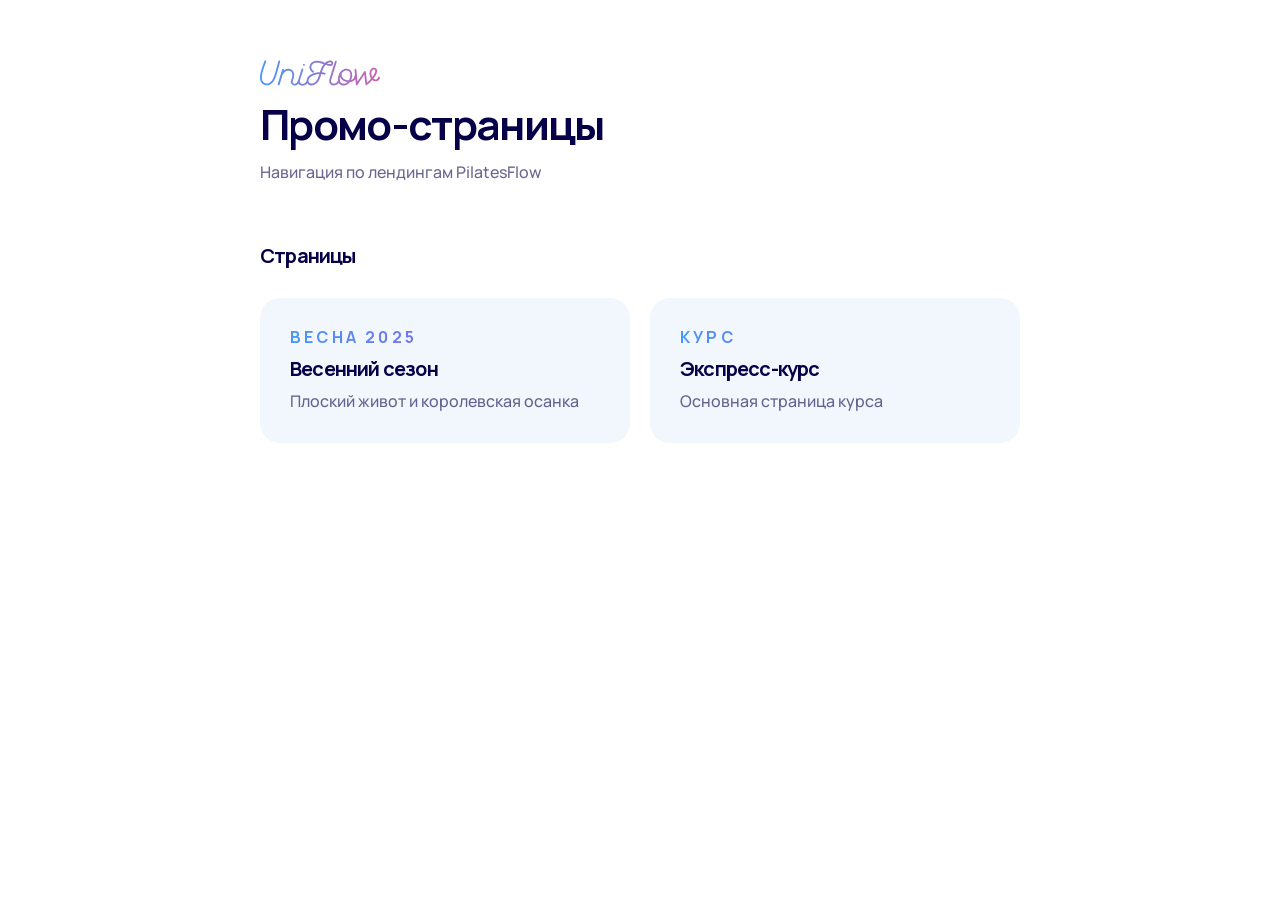
==== commit ef4bf951: "Integrate new navigation menu from UniFlow main site - Add main-menu and mobile-menu components - Re" ====
--- a/index.html
+++ b/index.html
@@ -7,7 +7,7 @@
     <meta name="theme-color" content="#4598FB">
     <link rel="preload" href="fonts/Manrope-Medium.woff2" as="font" crossorigin="anonymous">
     <link rel="preload" href="fonts/Manrope-SemiBold.woff2" as="font" crossorigin="anonymous">
-    <link rel="stylesheet" href="styles/style.css?v=1.0.2">
+    <link rel="stylesheet" href="styles/style.css?v=1.0.5">
   </head>
   <body>
     <div class="hub">
--- a/styles/style.css
+++ b/styles/style.css
@@ -1 +1 @@
-p+p{margin-top:16px}@font-face{font-family:Manrope;src:url(../fonts/Manrope-Regular.woff2) format("woff2");font-weight:400;font-style:normal;font-display:swap}@font-face{font-family:Manrope;src:url(../fonts/Manrope-Medium.woff2) format("woff2");font-weight:500;font-style:normal;font-display:swap}@font-face{font-family:Manrope;src:url(../fonts/Manrope-SemiBold.woff2) format("woff2");font-weight:600;font-style:normal;font-display:swap}@font-face{font-family:Manrope;src:url(../fonts/Manrope-Bold.woff2) format("woff2");font-weight:700;font-style:normal;font-display:swap}.button{display:-webkit-box;display:-ms-flexbox;display:flex;-webkit-box-align:center;-ms-flex-align:center;align-items:center;-webkit-box-pack:center;-ms-flex-pack:center;justify-content:center;height:32px;-webkit-user-select:none;-moz-user-select:none;-ms-user-select:none;user-select:none;position:relative;display:flex;justify-content:center;align-items:center;border:none;border-radius:100px;font:600 15px/135% Manrope,sans-serif;color:#060048;cursor:pointer;-webkit-box-sizing:border-box;box-sizing:border-box;text-decoration:none;-webkit-tap-highlight-color:transparent}.button--main{background:-webkit-gradient(linear,left top,right top,from(#81bbff),color-stop(#cba3ff),to(#ff8fdc));background:linear-gradient(to right,#81bbff,#cba3ff,#ff8fdc);color:#fff}.button--main:hover{background:-webkit-gradient(linear,left top,right top,from(#4598fb),color-stop(#826ce7),to(#d15eae));background:linear-gradient(to right,#4598fb,#826ce7,#d15eae)}.button--main:active{background:-webkit-gradient(linear,left top,right top,from(#3d89e6),color-stop(#7059d3),to(#be4d9d));background:linear-gradient(to right,#3d89e6,#7059d3,#be4d9d)}.button--tertiary{background-color:#fff;color:#060048}.button--tertiary:hover{color:#fff;background:-webkit-gradient(linear,left top,right top,from(#4598fb),color-stop(#826ce7),to(#d15eae));background:linear-gradient(to right,#4598fb,#826ce7,#d15eae)}.button--l{padding:30px 28px;height:60px}.button--m{padding:20px;height:50px}.button--full-width{width:100%}.logo-block{background-color:#fff;border-radius:100px;display:-webkit-box;display:-ms-flexbox;display:flex;-webkit-box-pack:center;-ms-flex-pack:center;justify-content:center;-webkit-box-align:center;-ms-flex-align:center;align-items:center;-webkit-box-sizing:border-box;box-sizing:border-box;-webkit-box-flex:0;-ms-flex-positive:0;flex-grow:0;padding:12px 16px}.tag{font:700 13px/120% Manrope,sans-serif;color:#060048;text-transform:uppercase;background:-webkit-gradient(linear,left top,right top,from(#4598fb),color-stop(#826ce7),to(#d15eae));background:linear-gradient(to right,#4598fb,#826ce7,#d15eae);background-clip:text;-webkit-background-clip:text;-webkit-text-fill-color:transparent;display:-webkit-inline-box;display:-ms-inline-flexbox;display:inline-flex;letter-spacing:.2em}.background-card{padding:50px;border-radius:20px;background-color:rgba(6,0,72,.2);min-height:280px;-webkit-box-sizing:border-box;box-sizing:border-box;display:-webkit-box;display:-ms-flexbox;display:flex;background-size:cover;background-repeat:no-repeat;background-position:center}.background-card__icon svg{fill:#060048;width:20px;height:20px}.background-card__content{padding:20px;border-radius:20px;background-color:#fff;width:100%;display:-webkit-box;display:-ms-flexbox;display:flex;-webkit-box-orient:vertical;-webkit-box-direction:normal;-ms-flex-direction:column;flex-direction:column;-webkit-box-pack:justify;-ms-flex-pack:justify;justify-content:space-between}.background-card__title{color:#060048}.price-card{background-color:#fff;border-radius:20px;padding:20px;display:-webkit-box;display:-ms-flexbox;display:flex;-webkit-box-orient:vertical;-webkit-box-direction:normal;-ms-flex-direction:column;flex-direction:column;row-gap:20px}.price-card__body{display:-webkit-box;display:-ms-flexbox;display:flex;-webkit-box-orient:vertical;-webkit-box-direction:normal;-ms-flex-direction:column;flex-direction:column;row-gap:16px}.price-card__price-block{display:-webkit-box;display:-ms-flexbox;display:flex;-webkit-column-gap:20px;-moz-column-gap:20px;column-gap:20px;-ms-flex-wrap:nowrap;flex-wrap:nowrap;white-space:nowrap}.price-card__price{font:700 28px/115% Manrope,sans-serif;color:#060048;letter-spacing:-.04em}.price-card__price--old{color:rgba(6,0,72,.2);text-decoration:line-through}.price-card__description{font:500 15px/135% Manrope,sans-serif;color:rgba(6,0,72,.6);max-width:220px}.promo-card{display:-webkit-box;display:-ms-flexbox;display:flex;padding:1px;-webkit-box-orient:vertical;-webkit-box-direction:normal;-ms-flex-direction:column;flex-direction:column;-webkit-box-pack:center;-ms-flex-pack:center;justify-content:center;-webkit-box-align:start;-ms-flex-align:start;align-items:flex-start;-ms-flex-item-align:stretch;align-self:stretch;border-radius:20px;background:-webkit-gradient(linear,left top,right top,from(#81bbff),color-stop(#cba3ff),to(#ff8fdc));background:linear-gradient(to right,#81bbff,#cba3ff,#ff8fdc)}.promo-card__inner{display:-webkit-box;display:-ms-flexbox;display:flex;padding:20px;-webkit-box-orient:vertical;-webkit-box-direction:normal;-ms-flex-direction:column;flex-direction:column;-webkit-box-pack:center;-ms-flex-pack:center;justify-content:center;-webkit-box-align:start;-ms-flex-align:start;align-items:flex-start;gap:20px;-ms-flex-item-align:stretch;align-self:stretch;border-radius:20px;background-color:#fff}.promo-card__header{display:-webkit-box;display:-ms-flexbox;display:flex;-webkit-box-orient:vertical;-webkit-box-direction:normal;-ms-flex-direction:column;flex-direction:column;gap:16px}.promo-card__icon{width:40px;height:40px;border-radius:100px;background-color:#93c2ff;display:-webkit-box;display:-ms-flexbox;display:flex;-webkit-box-pack:center;-ms-flex-pack:center;justify-content:center;-webkit-box-align:center;-ms-flex-align:center;align-items:center;-ms-flex-negative:0;flex-shrink:0}.promo-card__icon svg{fill:#fff;width:20px;height:20px}.promo-card__title{font:700 15px/135% Manrope,sans-serif;color:#060048}.promo-card__button{width:100%}.feature-card{background-color:rgba(6,0,72,.2);padding:20px;border-radius:20px}.feature-card__container{border-radius:20px;background-color:#fff;padding:20px}.feature-card__header{border-bottom:1px solid rgba(98,129,170,.1019607843);padding-bottom:20px;margin-bottom:20px}.feature-card__counter{display:-webkit-box;display:-ms-flexbox;display:flex;font:500 15px/135% Manrope,sans-serif;color:rgba(6,0,72,.6);margin-bottom:30px}.feature-card__counter-current{color:#060048}.feature-card__title{font:700 18px/120% Manrope,sans-serif;color:#060048;letter-spacing:-.04em}.feature-card__body{display:-webkit-box;display:-ms-flexbox;display:flex;-webkit-box-orient:vertical;-webkit-box-direction:normal;-ms-flex-direction:column;flex-direction:column;row-gap:20px}.feature-card__item{display:-webkit-box;display:-ms-flexbox;display:flex;gap:16px;-webkit-box-align:center;-ms-flex-align:center;align-items:center;font:500 15px/135% Manrope,sans-serif;color:#060048}.feature-card__item-icon{-ms-flex-negative:0;flex-shrink:0;width:40px;height:40px;background-color:#e3efff;border-radius:100px;display:-webkit-box;display:-ms-flexbox;display:flex;-webkit-box-align:center;-ms-flex-align:center;align-items:center;-webkit-box-pack:center;-ms-flex-pack:center;justify-content:center}.feature-card__item-icon svg{width:24px;height:24px;fill:#060048}.feature-card--pink{background:url(../img/bg/work-card-bg-pink-m.webp) 0 0/cover no-repeat,0 0/cover no-repeat #ffeff9}.feature-card--pink .feature-card__item-icon{background-color:#ffeff9}.feature-card--pink .feature-card__item-icon svg{fill:#c483ad}.feature-card--blue{background:url(../img/bg/work-card-bg-blue-m.webp) 0 0/cover no-repeat,0 0/cover no-repeat #cee5ff}.feature-card--blue .feature-card__item-icon{background-color:#f1f7fc}.feature-card--blue .feature-card__item-icon svg{fill:#6281aa}.focus-card{padding:50px;border-radius:20px;background-color:rgba(6,0,72,.2);min-height:280px;-webkit-box-sizing:border-box;box-sizing:border-box;display:-webkit-box;display:-ms-flexbox;display:flex;background-size:cover;background-repeat:no-repeat;background-position:center;color:#fff;min-height:380px}.focus-card__content{padding:20px;border-radius:20px;border:1px solid rgba(255,255,255,.3019607843);background-color:transparent;width:100%;display:-webkit-box;display:-ms-flexbox;display:flex;-webkit-box-orient:vertical;-webkit-box-direction:normal;-ms-flex-direction:column;flex-direction:column;-webkit-box-pack:justify;-ms-flex-pack:justify;justify-content:space-between;-webkit-transition:.2s ease-in;transition:.2s ease-in}.focus-card__title{font:700 18px/120% Manrope,sans-serif;letter-spacing:-.04em;color:#fff;-webkit-transition:.2s ease-in;transition:.2s ease-in;margin-bottom:20px}.focus-card__description{font:500 15px/135% Manrope,sans-serif;color:#fff;-webkit-transition:.3s ease-in;transition:.3s ease-in;text-overflow:ellipsis;display:-webkit-box;-webkit-line-clamp:2;-webkit-box-orient:vertical;overflow:hidden;max-height:3em;position:relative}.focus-card__dropdown-button{margin-top:20px}.focus-card--hidden-mobile .focus-card__description{display:none}.focus-card.active .focus-card__content{background-color:#fff;overflow:hidden}.focus-card.active .focus-card__title{color:#060048}.focus-card.active .focus-card__description{color:#060048;-webkit-line-clamp:unset;max-height:500px;overflow:visible;-webkit-transition:.3s ease-in;transition:.3s ease-in}.feature-item{color:#6281aa;background-color:#fff;border-radius:20px;padding:20px;display:-webkit-box;display:-ms-flexbox;display:flex;-webkit-box-pack:justify;-ms-flex-pack:justify;justify-content:space-between;width:100%;-webkit-box-orient:vertical;-webkit-box-direction:normal;-ms-flex-direction:column;flex-direction:column;-webkit-box-sizing:border-box;box-sizing:border-box;min-height:176px}.feature-item__icon{width:20px;height:20px}.feature-item__icon svg{fill:#6281aa;width:20px;height:20px}.feature-item__info{display:-webkit-box;display:-ms-flexbox;display:flex;-webkit-box-orient:vertical;-webkit-box-direction:normal;-ms-flex-direction:column;flex-direction:column;row-gap:10px}.feature-item__subtitle{color:rgba(98,129,170,.4)}.feature-item__title{font:700 20px/120% Manrope,sans-serif;letter-spacing:-.02em}.result-block{position:relative}.result-block__title{font:700 24px/115% Manrope,sans-serif;color:#060048;letter-spacing:-.04em;background:-webkit-gradient(linear,left top,right top,from(#4598fb),color-stop(#826ce7),to(#d15eae));background:linear-gradient(to right,#4598fb,#826ce7,#d15eae);background-clip:text;-webkit-background-clip:text;-webkit-text-fill-color:transparent}.result-block__text-block{display:-webkit-box;display:-ms-flexbox;display:flex;-webkit-box-orient:vertical;-webkit-box-direction:normal;-ms-flex-direction:column;flex-direction:column;row-gap:20px}.result-block__description{font:500 15px/135% Manrope,sans-serif;color:#060048}.result-block__row{display:-webkit-box;display:-ms-flexbox;display:flex;-webkit-box-orient:vertical;-webkit-box-direction:normal;-ms-flex-direction:column;flex-direction:column;row-gap:30px}.result-block__text-container{padding-left:20px;padding-right:20px}.result-block__image{padding-right:20px;display:-webkit-box;display:-ms-flexbox;display:flex;-webkit-box-pack:center;-ms-flex-pack:center;justify-content:center;-webkit-box-align:center;-ms-flex-align:center;align-items:center;aspect-ratio:7/4;max-height:460px;width:100%;-webkit-box-sizing:border-box;box-sizing:border-box}.result-block__image picture{width:100%;height:100%}.result-block__image img{width:100%;height:100%;max-height:460px;-o-object-fit:cover;object-fit:cover;border-top-right-radius:20px;border-bottom-right-radius:20px;overflow:hidden}.result-block__highlight{margin-top:10px}.result-block--reverse .result-block__image{padding-left:20px;padding-right:0}.result-block--reverse .result-block__image img{border-radius:20px 0 0 20px}.highlight{display:-webkit-box;display:-ms-flexbox;display:flex;-webkit-box-orient:vertical;-webkit-box-direction:normal;-ms-flex-direction:column;flex-direction:column;gap:16px;padding:20px;border-radius:20px;background-color:#e3efff}.highlight__icon{width:40px;height:40px;display:-webkit-box;display:-ms-flexbox;display:flex;-webkit-box-pack:center;-ms-flex-pack:center;justify-content:center;-webkit-box-align:center;-ms-flex-align:center;align-items:center;background-color:#fff;border-radius:100px;-ms-flex-negative:0;flex-shrink:0}.highlight__icon svg{width:20px;height:20px}.highlight__text{font:700 15px/135% Manrope,sans-serif;color:#060048}.offer-block{background-color:#f3c3e2;padding:30px;border-radius:20px;background-size:cover;background-repeat:no-repeat;background-position:center;background-image:url(../img/bg/offer-block-mobile.webp);position:relative}.offer-block__container{max-width:580px;margin-left:auto;margin-right:auto}.offer-block__header-block{display:-webkit-box;display:-ms-flexbox;display:flex;-webkit-box-orient:vertical;-webkit-box-direction:normal;-ms-flex-direction:column;flex-direction:column;row-gap:20px;margin-bottom:30px}.offer-block__main-header-block{display:-webkit-box;display:-ms-flexbox;display:flex;-webkit-box-orient:vertical;-webkit-box-direction:normal;-ms-flex-direction:column;flex-direction:column;row-gap:20px;max-width:580px}.offer-block__subtitle{font:700 13px/120% Manrope,sans-serif;color:#060048;text-transform:uppercase;background:-webkit-gradient(linear,left top,right top,from(#4598fb),color-stop(#826ce7),to(#d15eae));background:linear-gradient(to right,#4598fb,#826ce7,#d15eae);background-clip:text;-webkit-background-clip:text;-webkit-text-fill-color:transparent;display:-webkit-inline-box;display:-ms-inline-flexbox;display:inline-flex;letter-spacing:.2em}.offer-block__title{font:700 24px/115% Manrope,sans-serif;color:#060048;letter-spacing:-.04em}.offer-block__title--highlight-light{display:inline-block;background-color:#fff;border-radius:20px;padding-left:12px;padding-right:12px}.offer-block__features-list{list-style:none;margin:0;padding:0;display:-webkit-box;display:-ms-flexbox;display:flex;-webkit-box-orient:vertical;-webkit-box-direction:normal;-ms-flex-direction:column;flex-direction:column;gap:16px}.offer-block__features-list-item{display:-webkit-box;display:-ms-flexbox;display:flex;gap:10px;-webkit-box-align:center;-ms-flex-align:center;align-items:center}.offer-block__features-list-item p{font:500 15px/135% Manrope,sans-serif;color:#060048}.offer-block__features-list-icon{width:40px;height:40px;border-radius:100px;background-color:#fff;-ms-flex-negative:0;flex-shrink:0;display:-webkit-box;display:-ms-flexbox;display:flex;-webkit-box-pack:center;-ms-flex-pack:center;justify-content:center;-webkit-box-align:center;-ms-flex-align:center;align-items:center}.offer-block__features-list-icon img{width:20px;height:20px}.offer-block__price-card{margin-top:30px}.offer-block .price-card__price{font:700 28px/115% Manrope,sans-serif;letter-spacing:-.04em}.offer-block__decor-item{width:120px;height:120px;display:-webkit-box;display:-ms-flexbox;display:flex;-webkit-box-pack:center;-ms-flex-pack:center;justify-content:center;-webkit-box-align:center;-ms-flex-align:center;align-items:center;background-image:url(../img/icon/bg.svg);background-repeat:no-repeat;background-position:center;background-size:cover;border-radius:100px;position:relative;display:flex;justify-content:center;align-items:center}.offer-block__decor-item::after{width:30px;height:30px;content:"";background-size:cover;background-position:center}.offer-block__decor-item--top{position:absolute;top:-64px;right:-54px}.offer-block__decor-item--top::after{background-image:url(../img/icon/muscle.png)}.offer-block__decor-item--bottom{display:none;position:absolute}.offer-block__decor-item--bottom::after{background-image:url(../img/icon/stars.png)}.faq-list{display:-webkit-box;display:-ms-flexbox;display:flex;-webkit-box-orient:vertical;-webkit-box-direction:normal;-ms-flex-direction:column;flex-direction:column;row-gap:16px}.faq-list__col{display:-webkit-box;display:-ms-flexbox;display:flex;-webkit-box-orient:vertical;-webkit-box-direction:normal;-ms-flex-direction:column;flex-direction:column;gap:10px}.faq-list__item{border-radius:20px;background-color:#e3efff}.faq-list__item.active .faq-list__item-body{display:block}.faq-list__item.active .faq-list__item-close{background-color:#fff}.faq-list__item.active .faq-list__item-close svg{-webkit-transform:rotate(-45deg);transform:rotate(-45deg)}.faq-list__item-close{width:40px;height:40px;display:-webkit-box;display:-ms-flexbox;display:flex;-webkit-box-pack:center;-ms-flex-pack:center;justify-content:center;-webkit-box-align:center;-ms-flex-align:center;align-items:center;-ms-flex-negative:0;flex-shrink:0;background-color:transparent;-webkit-transition:background-color .2s;transition:background-color .2s;border-radius:10px}.faq-list__item-close svg{width:20px;height:20px;fill:#060048;-webkit-transition:-webkit-transform .2s;transition:transform .2s;transition:transform .2s,-webkit-transform .2s}.faq-list__item-header{display:-webkit-box;display:-ms-flexbox;display:flex;gap:20px;padding:20px;-webkit-box-align:center;-ms-flex-align:center;align-items:center;-webkit-box-pack:justify;-ms-flex-pack:justify;justify-content:space-between;cursor:pointer}.faq-list__item-header:hover .faq-list__item-close{background-color:#fff}.faq-list__item-title{font:700 15px/135% Manrope,sans-serif;color:#060048}.faq-list__item-body{padding:0 50px 20px 20px;display:none;font:500 15px/135% Manrope,sans-serif;color:#060048}.format-card{background-color:#fff;border-radius:20px;min-height:220px;display:-webkit-box;display:-ms-flexbox;display:flex;-webkit-box-orient:vertical;-webkit-box-direction:normal;-ms-flex-direction:column;flex-direction:column;-webkit-box-pack:end;-ms-flex-pack:end;justify-content:flex-end;position:relative;overflow:hidden}.format-card::after{position:absolute;left:0;top:0;right:0;bottom:0;content:"";background:-webkit-gradient(linear,left top,left bottom,color-stop(41.45%,rgba(255,255,255,0)),color-stop(63.36%,rgba(255,255,255,.87)),color-stop(74.49%,#fff));background:linear-gradient(180deg,rgba(255,255,255,0) 41.45%,rgba(255,255,255,.87) 63.36%,#fff 74.49%)}.format-card__header{padding:20px;position:relative;z-index:1}.format-card__title{font:700 18px/120% Manrope,sans-serif;letter-spacing:-.04em;color:#6281aa}.format-card__image{position:absolute;top:0;right:0;bottom:0;left:0}.format-card__image img{width:100%;height:100%;-o-object-fit:cover;object-fit:cover}.format-card--inverse{-webkit-box-pack:start;-ms-flex-pack:start;justify-content:flex-start}.format-card--inverse::after{background:-webkit-gradient(linear,left top,left bottom,color-stop(25.51%,#fff),color-stop(36.64%,rgba(255,255,255,.87)),color-stop(58.55%,rgba(255,255,255,0)));background:linear-gradient(180deg,#fff 25.51%,rgba(255,255,255,.87) 36.64%,rgba(255,255,255,0) 58.55%)}.feature-item-data{background-color:#fff;padding:20px;border-radius:20px}.feature-item-data__title{font:700 28px/115% Manrope,sans-serif;color:#060048;letter-spacing:-.04em;margin-bottom:30px;background:-webkit-gradient(linear,left top,right top,from(#81bbff),color-stop(#cba3ff),to(#ff8fdc));background:linear-gradient(to right,#81bbff,#cba3ff,#ff8fdc);background-clip:text;-webkit-background-clip:text;-webkit-text-fill-color:transparent;display:-webkit-inline-box;display:-ms-inline-flexbox;display:inline-flex}.feature-item-data__text{font:500 15px/135% Manrope,sans-serif;color:#000}.hero-section{background-color:rgba(6,0,72,.2);border-bottom-right-radius:20px;border-bottom-left-radius:20px;overflow:hidden;position:relative}.hero-section__logo-container{padding-top:10px;padding-left:16px;padding-right:16px;position:relative;z-index:2;display:-webkit-box;display:-ms-flexbox;display:flex;-webkit-box-pack:start;-ms-flex-pack:start;justify-content:flex-start}.hero-section::before{position:absolute;content:"";top:0;left:0;right:0;height:352px;background-image:url(../img/hero-section/hero-section-mobile.webp);background-repeat:no-repeat;background-size:cover;background-position:top center;pointer-events:none}.hero-section__header-block{background-color:#f1f7fc;border-radius:20px;-webkit-box-sizing:border-box;box-sizing:border-box;display:-webkit-box;display:-ms-flexbox;display:flex;-webkit-box-orient:vertical;-webkit-box-direction:normal;-ms-flex-direction:column;flex-direction:column;row-gap:20px;position:relative;z-index:2;margin-top:264px;padding:30px 20px}.hero-section__main-header-block{display:-webkit-box;display:-ms-flexbox;display:flex;-webkit-box-orient:vertical;-webkit-box-direction:normal;-ms-flex-direction:column;flex-direction:column;row-gap:20px;max-width:500px}.hero-section__title{font:700 28px/115% Manrope,sans-serif;color:#060048;letter-spacing:-.04em}.hero-section__features-block{display:-webkit-box;display:-ms-flexbox;display:flex;-webkit-column-gap:20px;-moz-column-gap:20px;column-gap:20px}.hero-section__info-block{padding-top:16px;display:-webkit-box;display:-ms-flexbox;display:flex;-webkit-box-orient:vertical;-webkit-box-direction:normal;-ms-flex-direction:column;flex-direction:column;row-gap:16px}.pain-section{padding-top:60px;padding-bottom:60px}.pain-section__container{padding-left:20px;padding-right:20px;-webkit-box-sizing:border-box;box-sizing:border-box;max-width:1240px;margin-left:auto;margin-right:auto;box-sizing:border-box}.pain-section__header-block{display:-webkit-box;display:-ms-flexbox;display:flex;-webkit-box-orient:vertical;-webkit-box-direction:normal;-ms-flex-direction:column;flex-direction:column;row-gap:20px;margin-bottom:30px}.pain-section__main-header-block{display:-webkit-box;display:-ms-flexbox;display:flex;-webkit-box-orient:vertical;-webkit-box-direction:normal;-ms-flex-direction:column;flex-direction:column;row-gap:20px;max-width:580px}.pain-section__subtitle{font:700 13px/120% Manrope,sans-serif;color:#060048;text-transform:uppercase;background:-webkit-gradient(linear,left top,right top,from(#4598fb),color-stop(#826ce7),to(#d15eae));background:linear-gradient(to right,#4598fb,#826ce7,#d15eae);background-clip:text;-webkit-background-clip:text;-webkit-text-fill-color:transparent;display:-webkit-inline-box;display:-ms-inline-flexbox;display:inline-flex;letter-spacing:.2em}.pain-section__title{font:700 24px/115% Manrope,sans-serif;color:#060048;letter-spacing:-.04em}.pain-section__description{font:500 15px/135% Manrope,sans-serif;color:rgba(6,0,72,.6)}.pain-section__cards-block{display:-webkit-box;display:-ms-flexbox;display:flex;-webkit-box-orient:vertical;-webkit-box-direction:normal;-ms-flex-direction:column;flex-direction:column;row-gap:16px}.pain-section__promo-card{margin-top:30px}.format-section{padding-top:60px;padding-bottom:60px;background-color:#f1f7fc}.format-section__container{padding-left:20px;padding-right:20px;-webkit-box-sizing:border-box;box-sizing:border-box;max-width:1240px;margin-left:auto;margin-right:auto;box-sizing:border-box}.format-section__header-block{display:-webkit-box;display:-ms-flexbox;display:flex;-webkit-box-orient:vertical;-webkit-box-direction:normal;-ms-flex-direction:column;flex-direction:column;row-gap:20px;margin-bottom:30px}.format-section__main-header-block{display:-webkit-box;display:-ms-flexbox;display:flex;-webkit-box-orient:vertical;-webkit-box-direction:normal;-ms-flex-direction:column;flex-direction:column;row-gap:20px;max-width:580px}.format-section__subtitle{font:700 13px/120% Manrope,sans-serif;color:#060048;text-transform:uppercase;background:-webkit-gradient(linear,left top,right top,from(#4598fb),color-stop(#826ce7),to(#d15eae));background:linear-gradient(to right,#4598fb,#826ce7,#d15eae);background-clip:text;-webkit-background-clip:text;-webkit-text-fill-color:transparent;display:-webkit-inline-box;display:-ms-inline-flexbox;display:inline-flex;letter-spacing:.2em}.format-section__title{font:700 24px/115% Manrope,sans-serif;color:#060048;letter-spacing:-.04em}.format-section__description{font:500 15px/135% Manrope,sans-serif;color:rgba(6,0,72,.6)}.format-section__cards-block{display:-webkit-box;display:-ms-flexbox;display:flex;-webkit-box-orient:vertical;-webkit-box-direction:normal;-ms-flex-direction:column;flex-direction:column;gap:20px}.format-section__promo-card{margin-top:30px}.efficiency-section{padding-top:60px;padding-bottom:60px}.efficiency-section__container{padding-left:20px;padding-right:20px;-webkit-box-sizing:border-box;box-sizing:border-box;max-width:1240px;margin-left:auto;margin-right:auto;box-sizing:border-box}.efficiency-section__header-block{display:-webkit-box;display:-ms-flexbox;display:flex;-webkit-box-orient:vertical;-webkit-box-direction:normal;-ms-flex-direction:column;flex-direction:column;row-gap:20px;margin-bottom:30px}.efficiency-section__main-header-block{display:-webkit-box;display:-ms-flexbox;display:flex;-webkit-box-orient:vertical;-webkit-box-direction:normal;-ms-flex-direction:column;flex-direction:column;row-gap:20px;max-width:580px}.efficiency-section__subtitle{font:700 13px/120% Manrope,sans-serif;color:#060048;text-transform:uppercase;background:-webkit-gradient(linear,left top,right top,from(#4598fb),color-stop(#826ce7),to(#d15eae));background:linear-gradient(to right,#4598fb,#826ce7,#d15eae);background-clip:text;-webkit-background-clip:text;-webkit-text-fill-color:transparent;display:-webkit-inline-box;display:-ms-inline-flexbox;display:inline-flex;letter-spacing:.2em}.efficiency-section__title{font:700 24px/115% Manrope,sans-serif;color:#060048;letter-spacing:-.04em}.efficiency-section__description{font:500 15px/135% Manrope,sans-serif;color:rgba(6,0,72,.6)}.efficiency-section__cards-block{display:-webkit-box;display:-ms-flexbox;display:flex;-webkit-box-orient:vertical;-webkit-box-direction:normal;-ms-flex-direction:column;flex-direction:column;row-gap:16px}.efficiency-section__promo-card{margin-top:30px}.focus-section{padding-top:60px;padding-bottom:60px;position:relative}.focus-section::after{top:60px;left:50%;-webkit-transform:translateX(-50%);transform:translateX(-50%);position:absolute;content:"";width:905px;height:905px;background:url(../img/bg/circles.svg) center top no-repeat}.focus-section__container{padding-left:20px;padding-right:20px;-webkit-box-sizing:border-box;box-sizing:border-box;max-width:1240px;margin-left:auto;margin-right:auto;box-sizing:border-box;position:relative;z-index:1}.focus-section__header-block{display:-webkit-box;display:-ms-flexbox;display:flex;-webkit-box-orient:vertical;-webkit-box-direction:normal;-ms-flex-direction:column;flex-direction:column;row-gap:20px;margin-bottom:30px}.focus-section__main-header-block{display:-webkit-box;display:-ms-flexbox;display:flex;-webkit-box-orient:vertical;-webkit-box-direction:normal;-ms-flex-direction:column;flex-direction:column;row-gap:20px;max-width:580px}.focus-section__subtitle{font:700 13px/120% Manrope,sans-serif;color:#060048;text-transform:uppercase;background:-webkit-gradient(linear,left top,right top,from(#4598fb),color-stop(#826ce7),to(#d15eae));background:linear-gradient(to right,#4598fb,#826ce7,#d15eae);background-clip:text;-webkit-background-clip:text;-webkit-text-fill-color:transparent;display:-webkit-inline-box;display:-ms-inline-flexbox;display:inline-flex;letter-spacing:.2em}.focus-section__title{font:700 24px/115% Manrope,sans-serif;color:#060048;letter-spacing:-.04em}.focus-section__description{font:500 15px/135% Manrope,sans-serif;color:rgba(6,0,72,.6);max-width:580px}.focus-section__cards-block{display:-webkit-box;display:-ms-flexbox;display:flex;-webkit-box-orient:vertical;-webkit-box-direction:normal;-ms-flex-direction:column;flex-direction:column;row-gap:16px}.results-section{padding-top:60px;padding-bottom:60px}.results-section__container{padding-left:20px;padding-right:20px;-webkit-box-sizing:border-box;box-sizing:border-box;max-width:1240px;margin-left:auto;margin-right:auto;box-sizing:border-box}.results-section__header-block{display:-webkit-box;display:-ms-flexbox;display:flex;-webkit-box-orient:vertical;-webkit-box-direction:normal;-ms-flex-direction:column;flex-direction:column;row-gap:20px;margin-bottom:30px}.results-section__main-header-block{display:-webkit-box;display:-ms-flexbox;display:flex;-webkit-box-orient:vertical;-webkit-box-direction:normal;-ms-flex-direction:column;flex-direction:column;row-gap:20px;max-width:580px}.results-section__subtitle{font:700 13px/120% Manrope,sans-serif;color:#060048;text-transform:uppercase;background:-webkit-gradient(linear,left top,right top,from(#4598fb),color-stop(#826ce7),to(#d15eae));background:linear-gradient(to right,#4598fb,#826ce7,#d15eae);background-clip:text;-webkit-background-clip:text;-webkit-text-fill-color:transparent;display:-webkit-inline-box;display:-ms-inline-flexbox;display:inline-flex;letter-spacing:.2em}.results-section__title{font:700 24px/115% Manrope,sans-serif;color:#060048;letter-spacing:-.04em}.results-section__description{font:500 15px/135% Manrope,sans-serif;color:rgba(6,0,72,.6);max-width:580px}.results-section__cards-block{display:-webkit-box;display:-ms-flexbox;display:flex;-webkit-box-orient:vertical;-webkit-box-direction:normal;-ms-flex-direction:column;flex-direction:column;row-gap:60px}.offer-section{padding-top:50px;padding-bottom:50px}.offer-section__container{padding-left:20px;padding-right:20px;-webkit-box-sizing:border-box;box-sizing:border-box;max-width:1240px;margin-left:auto;margin-right:auto;box-sizing:border-box}.white-section{background-color:#fff;padding-top:10px;padding-bottom:10px;border-radius:30px;margin-top:-40px;position:relative;z-index:1}.white-section--round-top{border-bottom-right-radius:0;border-bottom-left-radius:0}.faq-section{margin-top:80px;position:relative}.faq-section__container{padding-left:20px;padding-right:20px;-webkit-box-sizing:border-box;box-sizing:border-box;max-width:1240px;margin-left:auto;margin-right:auto;box-sizing:border-box;position:relative;z-index:1}.faq-section__header-block{display:-webkit-box;display:-ms-flexbox;display:flex;-webkit-box-orient:vertical;-webkit-box-direction:normal;-ms-flex-direction:column;flex-direction:column;row-gap:20px;margin-bottom:30px}.faq-section__main-header-block{display:-webkit-box;display:-ms-flexbox;display:flex;-webkit-box-orient:vertical;-webkit-box-direction:normal;-ms-flex-direction:column;flex-direction:column;row-gap:20px;max-width:580px}.faq-section__subtitle{font:700 13px/120% Manrope,sans-serif;color:#060048;text-transform:uppercase;background:-webkit-gradient(linear,left top,right top,from(#4598fb),color-stop(#826ce7),to(#d15eae));background:linear-gradient(to right,#4598fb,#826ce7,#d15eae);background-clip:text;-webkit-background-clip:text;-webkit-text-fill-color:transparent;display:-webkit-inline-box;display:-ms-inline-flexbox;display:inline-flex;letter-spacing:.2em}.faq-section__title{font:700 24px/115% Manrope,sans-serif;color:#060048;letter-spacing:-.04em}.coach-section{padding-top:120px;padding-bottom:120px;background:url(../img/bg/coach.webp) center/cover no-repeat;margin-top:-30px}.coach-section__container{padding-left:20px;padding-right:20px;-webkit-box-sizing:border-box;box-sizing:border-box;max-width:1240px;margin-left:auto;margin-right:auto;box-sizing:border-box}.coach-section__header-block{display:-webkit-box;display:-ms-flexbox;display:flex;-webkit-box-orient:vertical;-webkit-box-direction:normal;-ms-flex-direction:column;flex-direction:column;row-gap:20px;margin-bottom:260px}.coach-section__main-header-block{display:-webkit-box;display:-ms-flexbox;display:flex;-webkit-box-orient:vertical;-webkit-box-direction:normal;-ms-flex-direction:column;flex-direction:column;row-gap:20px;max-width:580px}.coach-section__subtitle{font:700 13px/120% Manrope,sans-serif;color:#060048;text-transform:uppercase;background:-webkit-gradient(linear,left top,right top,from(#4598fb),color-stop(#826ce7),to(#d15eae));background:linear-gradient(to right,#4598fb,#826ce7,#d15eae);background-clip:text;-webkit-background-clip:text;-webkit-text-fill-color:transparent;display:-webkit-inline-box;display:-ms-inline-flexbox;display:inline-flex;letter-spacing:.2em}.coach-section__title{font:700 24px/115% Manrope,sans-serif;color:#060048;letter-spacing:-.04em}.coach-section__description{font:500 15px/135% Manrope,sans-serif;color:rgba(6,0,72,.6)}.coach-section__cards-block{display:-webkit-box;display:-ms-flexbox;display:flex;-webkit-box-orient:vertical;-webkit-box-direction:normal;-ms-flex-direction:column;flex-direction:column;row-gap:16px}.footer{color:#060048;margin-top:80px;padding:0 16px 50px}.footer__list{display:-webkit-box;display:-ms-flexbox;display:flex;-webkit-box-orient:vertical;-webkit-box-direction:normal;-ms-flex-direction:column;flex-direction:column;gap:48px}.footer__cards-logo{display:-webkit-box;display:-ms-flexbox;display:flex;-webkit-box-align:center;-ms-flex-align:center;align-items:center;margin-bottom:16px}.footer__cards-text{font:400 13px/120% Manrope,sans-serif}.footer__title{font:400 24px/115% Manrope,sans-serif;margin-bottom:38px}.footer__links-list{display:-webkit-box;display:-ms-flexbox;display:flex;-webkit-box-orient:vertical;-webkit-box-direction:normal;-ms-flex-direction:column;flex-direction:column;gap:26px}.footer__link{font:400 13px/120% Manrope,sans-serif;color:#060048;text-decoration:none;text-transform:uppercase}.footer__link:hover{text-decoration:underline}.footer__text-promo{font-size:700 18px/120% Manrope,sans-serif;text-transform:uppercase;line-height:-.01em;color:#060048}.footer__logo{margin-bottom:32px}.footer__policy{font:400 13px/120% Manrope,sans-serif;text-align:center;margin-top:64px}.season-hero{background-color:#f1f7fc;border-bottom-right-radius:20px;border-bottom-left-radius:20px;position:relative;overflow:hidden;min-height:100vh;min-height:calc(var(--vh,1vh) * 100);max-height:760px}.season-hero::before{content:"";position:absolute;top:0;left:0;right:0;bottom:0;background-image:url(../img/hero-section/season-hero-mobile.jpg);background-repeat:no-repeat;background-size:cover;background-position:center bottom;pointer-events:none}.season-hero__container{position:relative;z-index:1;display:-webkit-box;display:-ms-flexbox;display:flex;-webkit-box-orient:vertical;-webkit-box-direction:normal;-ms-flex-direction:column;flex-direction:column;min-height:inherit;padding:10px 16px}.season-hero__nav{display:-webkit-box;display:-ms-flexbox;display:flex;-ms-flex-wrap:wrap;flex-wrap:wrap;-webkit-box-pack:justify;-ms-flex-pack:justify;justify-content:space-between;-webkit-box-align:center;-ms-flex-align:center;align-items:center;position:relative}.season-hero__menu{display:none}.season-hero__menu-link{font:500 15px/135% Manrope,sans-serif;text-decoration:none;color:#060048;white-space:nowrap}.season-hero__nav-cta{display:none}.season-hero__burger{display:-webkit-box;display:-ms-flexbox;display:flex;-webkit-box-orient:vertical;-webkit-box-direction:normal;-ms-flex-direction:column;flex-direction:column;-webkit-box-pack:center;-ms-flex-pack:center;justify-content:center;-webkit-box-align:center;-ms-flex-align:center;align-items:center;gap:6px;width:44px;height:44px;border-radius:100px;background-color:#fff;border:none;cursor:pointer;padding:0;-webkit-transition:background-color .3s;transition:background-color .3s}.season-hero__burger span{display:block;width:20px;height:2px;background-color:#060048;border-radius:1px;-webkit-transition:opacity .3s,-webkit-transform .3s;transition:transform .3s,opacity .3s,-webkit-transform .3s}.season-hero__burger.active span:nth-child(1){-webkit-transform:translateY(4px) rotate(45deg);transform:translateY(4px) rotate(45deg)}.season-hero__burger.active span:nth-child(2){-webkit-transform:translateY(-4px) rotate(-45deg);transform:translateY(-4px) rotate(-45deg)}.season-hero__dropdown{position:absolute;top:100%;left:0;right:0;max-height:0;overflow:hidden;-webkit-transition:max-height .4s,padding .4s,opacity .3s;transition:max-height .4s,padding .4s,opacity .3s;opacity:0;display:-webkit-box;display:-ms-flexbox;display:flex;-webkit-box-orient:vertical;-webkit-box-direction:normal;-ms-flex-direction:column;flex-direction:column;row-gap:10px;background-color:#fff;border-radius:20px;padding:0 20px;margin-top:10px;-webkit-box-sizing:border-box;box-sizing:border-box;z-index:10}.season-hero__dropdown.active{max-height:400px;padding:20px;opacity:1}.season-hero__dropdown-link{font:700 15px/135% Manrope,sans-serif;text-decoration:none;color:#060048;padding:10px 0}.season-hero__dropdown-cta{margin-top:10px}.season-hero__content{-webkit-box-flex:1;-ms-flex:1;flex:1;display:-webkit-box;display:-ms-flexbox;display:flex;-webkit-box-orient:vertical;-webkit-box-direction:normal;-ms-flex-direction:column;flex-direction:column;-webkit-box-pack:start;-ms-flex-pack:start;justify-content:flex-start;-webkit-box-align:center;-ms-flex-align:center;align-items:center;text-align:center;row-gap:20px;padding-top:30px}.season-hero__tag-title{display:-webkit-box;display:-ms-flexbox;display:flex;-webkit-box-orient:vertical;-webkit-box-direction:normal;-ms-flex-direction:column;flex-direction:column;-webkit-box-align:center;-ms-flex-align:center;align-items:center;row-gap:10px}.season-hero__title{font:700 28px/115% Manrope,sans-serif;color:#060048;letter-spacing:-.04em}.season-hero__desc{font:500 15px/135% Manrope,sans-serif;color:#060048;max-width:500px}.season-hero__cta{margin-top:10px}.season-news{display:-webkit-box;display:-ms-flexbox;display:flex;-webkit-box-orient:vertical;-webkit-box-direction:normal;-ms-flex-direction:column;flex-direction:column;gap:40px;margin-top:80px;padding:0 16px}.season-news__header{display:-webkit-box;display:-ms-flexbox;display:flex;-webkit-box-orient:vertical;-webkit-box-direction:normal;-ms-flex-direction:column;flex-direction:column;-webkit-box-align:center;-ms-flex-align:center;align-items:center;row-gap:10px;text-align:center}.season-news__title{font:700 24px/115% Manrope,sans-serif;color:#060048;letter-spacing:-.04em;max-width:820px}.season-news__rows{display:-webkit-box;display:-ms-flexbox;display:flex;-webkit-box-orient:vertical;-webkit-box-direction:normal;-ms-flex-direction:column;flex-direction:column}.season-news__row{display:-webkit-box;display:-ms-flexbox;display:flex;-webkit-box-orient:vertical;-webkit-box-direction:normal;-ms-flex-direction:column;flex-direction:column;padding:20px;position:relative;overflow:hidden;background:-webkit-gradient(linear,left top,left bottom,from(#f8d6eb),to(#ffeff9));background:linear-gradient(to bottom,#f8d6eb,#ffeff9)}.season-news__row:first-child{border-top-left-radius:20px;border-top-right-radius:20px}.season-news__row:last-child{border-bottom-left-radius:20px;border-bottom-right-radius:20px}.season-news__row-decor{position:absolute;top:0;left:0;right:0;bottom:0;overflow:hidden;pointer-events:none;border-radius:inherit}.season-news__decor-img{position:absolute;right:-200px;bottom:-200px;width:900px;height:auto;opacity:.8;-webkit-transform:rotate(-47deg);transform:rotate(-47deg)}.season-news__photos{position:relative;width:100%;height:300px;-ms-flex-negative:0;flex-shrink:0}.season-news__photo{position:absolute;border-radius:20px;overflow:hidden}.season-news__photo img{display:block;width:100%;height:100%;-o-object-fit:cover;object-fit:cover}.season-news__photo--1{width:55%;height:250px;top:-15px;left:-10px;-webkit-transform:rotate(-9.6deg);transform:rotate(-9.6deg);opacity:.55;z-index:1}.season-news__photo--2{width:60%;height:280px;top:10px;right:-20px;-webkit-transform:rotate(15.6deg);transform:rotate(15.6deg);z-index:2}.season-news__photo--3{width:45%;height:200px;top:-10px;left:-15px;-webkit-transform:rotate(-13deg);transform:rotate(-13deg);opacity:.35;z-index:1}.season-news__photo--4{width:60%;height:260px;top:10px;left:60px;-webkit-transform:rotate(2deg);transform:rotate(2deg);z-index:4}.season-news__photo--5{width:45%;height:180px;bottom:-20px;right:-20px;-webkit-transform:rotate(21.5deg);transform:rotate(21.5deg);opacity:.5;z-index:3}.season-news__stat{position:absolute;background-color:#fff;border-radius:20px;padding:16px;z-index:10;display:-webkit-box;display:-ms-flexbox;display:flex;-webkit-box-orient:vertical;-webkit-box-direction:normal;-ms-flex-direction:column;flex-direction:column;gap:2px}.season-news__stat-number{font:700 28px/1 Manrope,sans-serif;letter-spacing:-2px;background:-webkit-gradient(linear,left top,right top,from(#4598fb),color-stop(#826ce7),to(#d15eae));background:linear-gradient(to right,#4598fb,#826ce7,#d15eae);background-clip:text;-webkit-background-clip:text;-webkit-text-fill-color:transparent;display:-webkit-inline-box;display:-ms-inline-flexbox;display:inline-flex}.season-news__stat-label{font-size:10px;font-weight:700;letter-spacing:2px;line-height:1.2;background:-webkit-gradient(linear,left top,right top,from(#4598fb),color-stop(#826ce7),to(#d15eae));background:linear-gradient(to right,#4598fb,#826ce7,#d15eae);background-clip:text;-webkit-background-clip:text;-webkit-text-fill-color:transparent;display:-webkit-inline-box;display:-ms-inline-flexbox;display:inline-flex;text-transform:uppercase}.season-news__stat--1{left:0;bottom:30px}.season-news__stat--2{right:0;bottom:-10px}.season-news__stat--3{left:0;bottom:40px}.season-news__stat--4{right:0;bottom:-10px}.season-news__text{display:-webkit-box;display:-ms-flexbox;display:flex;-webkit-box-orient:vertical;-webkit-box-direction:normal;-ms-flex-direction:column;flex-direction:column;row-gap:16px;padding-top:30px;padding-bottom:30px;position:relative;z-index:5;text-align:left}.season-news__emoji{position:relative;width:50px;height:50px;display:block}.season-news__circle{position:absolute;border-radius:50%;background-color:#fff}.season-news__circle--3{width:50px;height:50px;top:0;left:0;opacity:.2}.season-news__circle--2{width:36px;height:36px;top:7px;left:7px;opacity:.4}.season-news__circle--1{width:24px;height:24px;top:13px;left:13px;opacity:.7}.season-news__emoji-img{position:absolute;top:15px;left:15px;width:20px;height:20px}.season-news__desc{font:600 18px/120% Manrope,sans-serif;color:#060048;letter-spacing:-.04em;max-width:460px}.season-live{display:-webkit-box;display:-ms-flexbox;display:flex;-webkit-box-orient:vertical;-webkit-box-direction:normal;-ms-flex-direction:column;flex-direction:column;gap:20px;margin-top:80px;padding:0 16px}.season-live__header{display:-webkit-box;display:-ms-flexbox;display:flex;-webkit-box-orient:vertical;-webkit-box-direction:normal;-ms-flex-direction:column;flex-direction:column;-webkit-box-align:center;-ms-flex-align:center;align-items:center;row-gap:10px;text-align:center}.season-live__title{font:700 24px/115% Manrope,sans-serif;color:#060048;letter-spacing:-.04em;max-width:820px}.season-live__desc{font:500 15px/135% Manrope,sans-serif;color:rgba(6,0,72,.6);max-width:560px}.season-live__nav{display:-webkit-box;display:-ms-flexbox;display:flex;-webkit-box-pack:end;-ms-flex-pack:end;justify-content:flex-end;gap:16px}.season-live__nav-btn{width:48px;height:48px;border-radius:100px;border:1.5px solid #f3c3e2;background:0 0;cursor:pointer;display:-webkit-box;display:-ms-flexbox;display:flex;-webkit-box-align:center;-ms-flex-align:center;align-items:center;-webkit-box-pack:center;-ms-flex-pack:center;justify-content:center;color:#f3c3e2;-webkit-transition:opacity .2s;transition:opacity .2s}.season-live__nav-btn:active{opacity:.6}.season-live__slider{position:relative;margin-right:-16px}.season-live__track{display:-webkit-box;display:-ms-flexbox;display:flex;gap:16px;overflow-x:auto;-ms-scroll-snap-type:x mandatory;scroll-snap-type:x mandatory;-webkit-overflow-scrolling:touch;scrollbar-width:none}.season-live__track::-webkit-scrollbar{display:none}.season-live__card{-ms-flex-negative:0;flex-shrink:0;width:85vw;max-width:320px;background-color:#fff;border-radius:20px;border:1px solid #e3efff;scroll-snap-align:start;display:-webkit-box;display:-ms-flexbox;display:flex;-webkit-box-orient:vertical;-webkit-box-direction:normal;-ms-flex-direction:column;flex-direction:column}.season-live__card-image{position:relative;width:100%;height:200px;border-radius:20px 20px 0 0;overflow:hidden}.season-live__card-img{width:100%;height:100%;-o-object-fit:cover;object-fit:cover}.season-live__card-tag{position:absolute;top:16px;left:16px;background-color:#fff;padding:8px 16px;border-radius:100px;display:-webkit-inline-box;display:-ms-inline-flexbox;display:inline-flex}.season-live__card-tag-text{font:600 13px/120% Manrope,sans-serif;text-transform:uppercase;letter-spacing:.2em;background:-webkit-gradient(linear,left top,right top,from(#4598fb),color-stop(#826ce7),to(#d15eae));background:linear-gradient(to right,#4598fb,#826ce7,#d15eae);background-clip:text;-webkit-background-clip:text;-webkit-text-fill-color:transparent}.season-live__card-body{display:-webkit-box;display:-ms-flexbox;display:flex;-webkit-box-orient:vertical;-webkit-box-direction:normal;-ms-flex-direction:column;flex-direction:column;padding:20px;-webkit-box-flex:1;-ms-flex:1;flex:1}.season-live__card-content{display:-webkit-box;display:-ms-flexbox;display:flex;-webkit-box-orient:vertical;-webkit-box-direction:normal;-ms-flex-direction:column;flex-direction:column;gap:20px}.season-live__card-bottom{margin-top:auto;padding-top:20px;display:-webkit-box;display:-ms-flexbox;display:flex;-webkit-box-orient:vertical;-webkit-box-direction:normal;-ms-flex-direction:column;flex-direction:column;gap:20px}.season-live__card-date{display:-webkit-box;display:-ms-flexbox;display:flex;-webkit-box-align:center;-ms-flex-align:center;align-items:center;gap:8px;background-color:#f1f7fc;border-radius:100px;padding:8px 16px;width:-webkit-fit-content;width:-moz-fit-content;width:fit-content}.season-live__card-date-icon{width:20px;height:20px}.season-live__card-title{font:700 18px/120% Manrope,sans-serif;color:#060048;letter-spacing:-.04em}.season-live__card-desc{font:500 15px/135% Manrope,sans-serif;color:rgba(6,0,72,.6)}.season-live__card-divider{width:100%;height:1px;background-color:#e3efff}.season-live__card-features{display:-webkit-box;display:-ms-flexbox;display:flex;-webkit-box-orient:vertical;-webkit-box-direction:normal;-ms-flex-direction:column;flex-direction:column;gap:16px}.season-live__card-feature{display:-webkit-box;display:-ms-flexbox;display:flex;-webkit-box-align:center;-ms-flex-align:center;align-items:center;gap:10px}.season-live__card-feature span{font:500 15px/135% Manrope,sans-serif;color:rgba(6,0,72,.6)}.season-live__card-feature-icon{width:20px;height:20px;-ms-flex-negative:0;flex-shrink:0}.season-weeks{display:-webkit-box;display:-ms-flexbox;display:flex;-webkit-box-orient:vertical;-webkit-box-direction:normal;-ms-flex-direction:column;flex-direction:column;gap:30px;margin-top:80px;padding:0 16px}.season-weeks__header{display:-webkit-box;display:-ms-flexbox;display:flex;-webkit-box-orient:vertical;-webkit-box-direction:normal;-ms-flex-direction:column;flex-direction:column;-webkit-box-align:center;-ms-flex-align:center;align-items:center;row-gap:10px;text-align:center}.season-weeks__title{font:700 24px/115% Manrope,sans-serif;color:#060048;letter-spacing:-.04em;max-width:820px}.season-weeks__desc{font:500 15px/135% Manrope,sans-serif;color:rgba(6,0,72,.6);max-width:560px}.season-weeks__cards{display:-webkit-box;display:-ms-flexbox;display:flex;-webkit-box-orient:vertical;-webkit-box-direction:normal;-ms-flex-direction:column;flex-direction:column;gap:30px}.season-weeks__card{display:-webkit-box;display:-ms-flexbox;display:flex;-webkit-box-orient:vertical;-webkit-box-direction:normal;-ms-flex-direction:column;flex-direction:column;border-radius:20px;background-color:#f1f7fc;background-size:cover;background-repeat:no-repeat;background-position:top center;overflow:hidden}.season-weeks__card-photo{position:relative;min-height:260px;display:-webkit-box;display:-ms-flexbox;display:flex;-webkit-box-align:start;-ms-flex-align:start;align-items:flex-start;-webkit-box-pack:start;-ms-flex-pack:start;justify-content:flex-start;padding:16px}.season-weeks__card-badge-gift{display:-webkit-inline-box;display:-ms-inline-flexbox;display:inline-flex;-webkit-box-align:center;-ms-flex-align:center;align-items:center;gap:8px;padding:8px 16px;border-radius:100px;background-color:#fff}.season-weeks__card-badge-gift-icon{width:20px;height:20px;-ms-flex-negative:0;flex-shrink:0}.season-weeks__card-badge-gift-text{font-family:Manrope,sans-serif;font-size:11px;font-weight:600;text-transform:uppercase;letter-spacing:.1em;background:-webkit-gradient(linear,left top,right top,from(#4598fb),color-stop(#826ce7),to(#d15eae));background:linear-gradient(to right,#4598fb,#826ce7,#d15eae);-webkit-background-clip:text;-webkit-text-fill-color:transparent}.season-weeks__card-content{display:-webkit-box;display:-ms-flexbox;display:flex;-webkit-box-orient:vertical;-webkit-box-direction:normal;-ms-flex-direction:column;flex-direction:column;gap:20px;padding:20px;margin:0 16px 16px;border-radius:20px;background-color:#fff}.season-weeks__card-badge{display:-webkit-inline-box;display:-ms-inline-flexbox;display:inline-flex;-webkit-box-align:center;-ms-flex-align:center;align-items:center;gap:8px;padding:8px 16px;border-radius:100px;width:-webkit-fit-content;width:-moz-fit-content;width:fit-content}.season-weeks__card-badge span{font-family:Manrope,sans-serif;font-size:11px;font-weight:600;letter-spacing:.1em;text-transform:uppercase}.season-weeks__card-badge--green{background-color:#eefff1}.season-weeks__card-badge--green span{color:#2e7d52}.season-weeks__card-badge--blue{background-color:#eef5ff}.season-weeks__card-badge--blue span{color:#6281aa}.season-weeks__card-badge-icon{width:20px;height:20px;-ms-flex-negative:0;flex-shrink:0}.season-weeks__card-title{font:700 24px/115% Manrope,sans-serif;color:#060048;letter-spacing:-.04em;max-width:420px}.season-weeks__card-desc{font:500 15px/135% Manrope,sans-serif;color:rgba(6,0,72,.6)}.season-weeks__card-effect{display:-webkit-box;display:-ms-flexbox;display:flex;-webkit-box-orient:vertical;-webkit-box-direction:normal;-ms-flex-direction:column;flex-direction:column;gap:16px;padding:20px 0}.season-weeks__card-effect-title{font:700 18px/120% Manrope,sans-serif;color:#060048;letter-spacing:-.04em}.season-weeks__card-effect-divider{width:100%;height:1px;background-color:#e3efff}.season-weeks__card-effect-features{display:-webkit-box;display:-ms-flexbox;display:flex;-webkit-box-orient:vertical;-webkit-box-direction:normal;-ms-flex-direction:column;flex-direction:column;gap:16px}.season-weeks__card-feature,.season-weeks__card-feature-inner{display:-webkit-box;display:-ms-flexbox;display:flex;-webkit-box-align:center;-ms-flex-align:center;align-items:center;gap:10px}.season-weeks__card-feature-inner span{font:500 15px/135% Manrope,sans-serif;color:#060048}.season-weeks__card-feature-icon{width:52px;height:52px;-ms-flex-negative:0;flex-shrink:0;display:block;-o-object-fit:contain;object-fit:contain;border-radius:50%}.season-weeks__card--idealnoe-telo{background-image:url(../img/weeks/idealnoe_telo_6-12_aprelya_mobile.jpg)}.season-weeks__card--osanka{background-image:url(../img/weeks/krasivaya_osanka_i_uprugie_yagoditsi_20-26_aprelya_mobile.jpg)}.season-weeks__card--intensiv{background-image:url(../img/weeks/maiskyi_intensiv_4-10_mayamobile.jpg)}.season-weeks__card--gibkost{background-image:url(../img/weeks/gibkost_i_rasslablenie_tela_18-24_maya_mobile.jpg)}.season-charges{display:-webkit-box;display:-ms-flexbox;display:flex;-webkit-box-orient:vertical;-webkit-box-direction:normal;-ms-flex-direction:column;flex-direction:column;gap:30px;margin-top:80px;padding:0 16px}.season-charges__header{display:-webkit-box;display:-ms-flexbox;display:flex;-webkit-box-orient:vertical;-webkit-box-direction:normal;-ms-flex-direction:column;flex-direction:column;-webkit-box-align:center;-ms-flex-align:center;align-items:center;row-gap:10px;text-align:center}.season-charges__title{font:700 24px/115% Manrope,sans-serif;color:#060048;letter-spacing:-.04em}.season-charges__cards{display:-webkit-box;display:-ms-flexbox;display:flex;-webkit-box-orient:vertical;-webkit-box-direction:normal;-ms-flex-direction:column;flex-direction:column;gap:40px}.season-charges__card{display:-webkit-box;display:-ms-flexbox;display:flex;-webkit-box-orient:vertical;-webkit-box-direction:normal;-ms-flex-direction:column;flex-direction:column;gap:20px}.season-charges__card-photo{width:100%;height:280px;border-radius:20px;overflow:hidden}.season-charges__card-photo img{width:100%;height:100%;-o-object-fit:cover;object-fit:cover;display:block}.season-charges__card-content{display:-webkit-box;display:-ms-flexbox;display:flex;-webkit-box-orient:vertical;-webkit-box-direction:normal;-ms-flex-direction:column;flex-direction:column;gap:40px}.season-charges__card-tags{display:-webkit-box;display:-ms-flexbox;display:flex;-webkit-box-orient:vertical;-webkit-box-direction:normal;-ms-flex-direction:column;flex-direction:column;gap:8px}.season-charges__card-tags-row{display:-webkit-box;display:-ms-flexbox;display:flex;-ms-flex-wrap:wrap;flex-wrap:wrap;gap:8px}.season-charges__card-tag{display:-webkit-inline-box;display:-ms-inline-flexbox;display:inline-flex;-webkit-box-align:center;-ms-flex-align:center;align-items:center;gap:6px;padding:6px 10px;border-radius:100px}.season-charges__card-tag span{font-family:Manrope,sans-serif;font-size:11px;font-weight:600;letter-spacing:.1em;text-transform:uppercase}.season-charges__card-tag--blue{background-color:#eef5ff}.season-charges__card-tag--blue span{color:#6281aa}.season-charges__card-tag--green{background-color:#eefff1}.season-charges__card-tag--green span{color:#2e7d52}.season-charges__card-tag--pink{background-color:#ffeff9}.season-charges__card-tag--pink span{color:#c483ad}.season-charges__card-tag-icon{width:16px;height:16px;-ms-flex-negative:0;flex-shrink:0}.season-charges__card-text{display:-webkit-box;display:-ms-flexbox;display:flex;-webkit-box-orient:vertical;-webkit-box-direction:normal;-ms-flex-direction:column;flex-direction:column;gap:10px}.season-charges__card-title{font:700 24px/115% Manrope,sans-serif;color:#060048;letter-spacing:-.04em}.season-charges__card-desc{font:500 15px/135% Manrope,sans-serif;color:rgba(6,0,72,.6)}.season-series{display:-webkit-box;display:-ms-flexbox;display:flex;-webkit-box-orient:vertical;-webkit-box-direction:normal;-ms-flex-direction:column;flex-direction:column;gap:30px;margin-top:80px;padding:0 16px}.season-series__header{display:-webkit-box;display:-ms-flexbox;display:flex;-webkit-box-orient:vertical;-webkit-box-direction:normal;-ms-flex-direction:column;flex-direction:column;-webkit-box-align:center;-ms-flex-align:center;align-items:center;row-gap:10px;text-align:center}.season-series__title{font:700 24px/115% Manrope,sans-serif;color:#060048;letter-spacing:-.04em}.season-series__header-desc{font:500 15px/135% Manrope,sans-serif;color:rgba(6,0,72,.6);max-width:580px}.season-series__cards{display:-webkit-box;display:-ms-flexbox;display:flex;-webkit-box-orient:vertical;-webkit-box-direction:normal;-ms-flex-direction:column;flex-direction:column;gap:40px}.season-series__card{display:-webkit-box;display:-ms-flexbox;display:flex;-webkit-box-orient:vertical;-webkit-box-direction:normal;-ms-flex-direction:column;flex-direction:column;gap:20px}.season-series__card-photo{width:100%;height:280px;border-radius:20px;overflow:hidden}.season-series__card-photo img{width:100%;height:100%;-o-object-fit:cover;object-fit:cover;display:block}.season-series__card-content{display:-webkit-box;display:-ms-flexbox;display:flex;-webkit-box-orient:vertical;-webkit-box-direction:normal;-ms-flex-direction:column;flex-direction:column;gap:40px}.season-series__card-tags{display:-webkit-box;display:-ms-flexbox;display:flex;-ms-flex-wrap:wrap;flex-wrap:wrap;gap:8px}.season-series__card-tag{display:-webkit-inline-box;display:-ms-inline-flexbox;display:inline-flex;-webkit-box-align:center;-ms-flex-align:center;align-items:center;gap:6px;padding:6px 10px;border-radius:100px}.season-series__card-tag span{font-family:Manrope,sans-serif;font-size:11px;font-weight:600;letter-spacing:.1em;text-transform:uppercase}.season-series__card-tag--blue{background-color:#eef5ff}.season-series__card-tag--blue span{color:#6281aa}.season-series__card-tag--pink{background-color:#ffeff9}.season-series__card-tag--pink span{color:#c483ad}.season-series__card-tag-icon{width:16px;height:16px;-ms-flex-negative:0;flex-shrink:0}.season-series__card-text{display:-webkit-box;display:-ms-flexbox;display:flex;-webkit-box-orient:vertical;-webkit-box-direction:normal;-ms-flex-direction:column;flex-direction:column;gap:10px}.season-series__card-title{font:700 24px/115% Manrope,sans-serif;color:#060048;letter-spacing:-.04em}.season-series__card-desc{font:500 15px/135% Manrope,sans-serif;color:rgba(6,0,72,.6)}.season-pricing{display:-webkit-box;display:-ms-flexbox;display:flex;-webkit-box-orient:vertical;-webkit-box-direction:normal;-ms-flex-direction:column;flex-direction:column;gap:30px;margin-top:80px;padding:0 16px}.season-pricing__header{display:-webkit-box;display:-ms-flexbox;display:flex;-webkit-box-orient:vertical;-webkit-box-direction:normal;-ms-flex-direction:column;flex-direction:column;-webkit-box-align:center;-ms-flex-align:center;align-items:center;row-gap:10px;text-align:center}.season-pricing__title{font:700 24px/115% Manrope,sans-serif;color:#060048;letter-spacing:-.04em}.season-pricing__body{display:-webkit-box;display:-ms-flexbox;display:flex;-webkit-box-orient:vertical;-webkit-box-direction:normal;-ms-flex-direction:column;flex-direction:column;gap:30px;background-color:#f1f7fc;border-radius:20px;padding:20px}.season-pricing__features{display:-webkit-box;display:-ms-flexbox;display:flex;-webkit-box-orient:vertical;-webkit-box-direction:normal;-ms-flex-direction:column;flex-direction:column;gap:30px;background-color:#fff;border-radius:20px;padding:20px;-webkit-box-sizing:border-box;box-sizing:border-box;-webkit-box-ordinal-group:2;-ms-flex-order:1;order:1}.season-pricing__features-title{font:700 24px/120% Manrope,sans-serif;color:#060048;letter-spacing:-.04em}.season-pricing__feature{display:-webkit-box;display:-ms-flexbox;display:flex;-webkit-box-orient:vertical;-webkit-box-direction:normal;-ms-flex-direction:column;flex-direction:column;gap:10px}.season-pricing__feature-header{display:-webkit-box;display:-ms-flexbox;display:flex;-webkit-box-align:center;-ms-flex-align:center;align-items:center;gap:10px}.season-pricing__feature-header span{font:700 15px/135% Manrope,sans-serif;color:#060048}.season-pricing__feature-icon{width:18px;height:18px;border-radius:6px;background:-webkit-gradient(linear,left top,right top,from(#81bbff),color-stop(#cba3ff),to(#ff8fdc));background:linear-gradient(to right,#81bbff,#cba3ff,#ff8fdc);-ms-flex-negative:0;flex-shrink:0}.season-pricing__feature-desc{font:500 15px/135% Manrope,sans-serif;color:rgba(6,0,72,.6)}.season-pricing__prices{display:-webkit-box;display:-ms-flexbox;display:flex;-webkit-box-orient:vertical;-webkit-box-direction:normal;-ms-flex-direction:column;flex-direction:column;gap:16px;-webkit-box-ordinal-group:1;-ms-flex-order:0;order:0}.season-pricing__price-card{display:-webkit-box;display:-ms-flexbox;display:flex;-webkit-box-orient:vertical;-webkit-box-direction:normal;-ms-flex-direction:column;flex-direction:column;gap:20px;background-color:#fff;border-radius:20px;padding:20px}.season-pricing__price-card .cta-link{width:100%}.season-pricing__price-info{display:-webkit-box;display:-ms-flexbox;display:flex;-webkit-box-orient:vertical;-webkit-box-direction:normal;-ms-flex-direction:column;flex-direction:column;gap:16px}.season-pricing__price-header{display:-webkit-box;display:-ms-flexbox;display:flex;-webkit-box-pack:justify;-ms-flex-pack:justify;justify-content:space-between;-webkit-box-align:center;-ms-flex-align:center;align-items:center}.season-pricing__price-period{font:700 18px/120% Manrope,sans-serif;color:#060048;letter-spacing:-.04em}.season-pricing__price-badge{display:-webkit-inline-box;display:-ms-inline-flexbox;display:inline-flex;-webkit-box-align:center;-ms-flex-align:center;align-items:center;padding:8px 16px;border-radius:100px;background-color:#eefff1;color:#2e7d52;font-family:Manrope,sans-serif;font-size:18px;font-weight:700;line-height:1.2}.season-pricing__price-value{font-family:Manrope,sans-serif;font-size:36px;font-weight:700;line-height:1.1;letter-spacing:-1.5px;color:#060048}.season-pricing__price-note{font:500 15px/135% Manrope,sans-serif;color:rgba(6,0,72,.6)}html{scroll-behavior:smooth}body,html{margin:0;font:500 15px/135% Manrope,sans-serif;color:#060048;overflow-x:hidden;text-rendering:optimizeLegibility}.cta-link{display:-webkit-box;display:-ms-flexbox;display:flex;-webkit-box-align:center;-ms-flex-align:center;align-items:center;-webkit-box-pack:center;-ms-flex-pack:center;justify-content:center;height:50px;border-radius:100px;background:-webkit-gradient(linear,left top,right top,from(#81bbff),color-stop(#cba3ff),to(#ff8fdc));background:linear-gradient(to right,#81bbff,#cba3ff,#ff8fdc);font:600 15px/135% Manrope,sans-serif;color:#fff;text-decoration:none;padding:0 30px;-webkit-box-sizing:border-box;box-sizing:border-box;cursor:pointer;-webkit-transition:background .2s;transition:background .2s}.cta-link:hover{background:-webkit-gradient(linear,left top,right top,from(#4598fb),color-stop(#826ce7),to(#d15eae));background:linear-gradient(to right,#4598fb,#826ce7,#d15eae)}.cta-link:active{background:-webkit-gradient(linear,left top,right top,from(#3d89e6),color-stop(#7059d3),to(#be4d9d));background:linear-gradient(to right,#3d89e6,#7059d3,#be4d9d)}.container{width:100%;max-width:1440px;margin:0 auto;padding:0 30px}h1,h2,h3,h4,h5,h6,p{margin:0}.hub{max-width:800px;margin:0 auto;padding:60px 20px;-webkit-box-sizing:border-box;box-sizing:border-box}.hub__header{display:-webkit-box;display:-ms-flexbox;display:flex;-webkit-box-orient:vertical;-webkit-box-direction:normal;-ms-flex-direction:column;flex-direction:column;gap:16px;margin-bottom:60px}.hub__logo{display:block}.hub__title{font:700 28px/115% Manrope,sans-serif;color:#060048;letter-spacing:-.04em}.hub__desc{font:500 15px/135% Manrope,sans-serif;color:rgba(6,0,72,.6)}.hub__section{display:-webkit-box;display:-ms-flexbox;display:flex;-webkit-box-orient:vertical;-webkit-box-direction:normal;-ms-flex-direction:column;flex-direction:column;gap:30px}.hub__section-title{font:700 18px/120% Manrope,sans-serif;color:#060048;letter-spacing:-.04em}.hub__cards{display:-webkit-box;display:-ms-flexbox;display:flex;-webkit-box-orient:vertical;-webkit-box-direction:normal;-ms-flex-direction:column;flex-direction:column;gap:20px}.hub__card{display:-webkit-box;display:-ms-flexbox;display:flex;-webkit-box-orient:vertical;-webkit-box-direction:normal;-ms-flex-direction:column;flex-direction:column;gap:10px;padding:30px;background-color:#f1f7fc;border-radius:20px;text-decoration:none;-webkit-transition:background-color .2s;transition:background-color .2s;-webkit-box-flex:1;-ms-flex:1;flex:1}.hub__card:hover{background-color:#e3efff}.hub__card-tag{font:700 12px/120% Manrope,sans-serif;color:#060048;text-transform:uppercase;background:-webkit-gradient(linear,left top,right top,from(#4598fb),color-stop(#826ce7),to(#d15eae));background:linear-gradient(to right,#4598fb,#826ce7,#d15eae);background-clip:text;-webkit-background-clip:text;-webkit-text-fill-color:transparent;display:-webkit-inline-box;display:-ms-inline-flexbox;display:inline-flex;letter-spacing:.2em}.hub__card-title{font:700 18px/120% Manrope,sans-serif;color:#060048;letter-spacing:-.04em}.hub__card-desc{font:500 15px/135% Manrope,sans-serif;color:rgba(6,0,72,.6)}@media (min-width:600px){.button{font:600 16px/135% Manrope,sans-serif}.tag{font:700 16px/120% Manrope,sans-serif}.price-card{row-gap:30px}.price-card__body{display:-webkit-box;display:-ms-flexbox;display:flex;-webkit-box-orient:horizontal;-webkit-box-direction:normal;-ms-flex-direction:row;flex-direction:row;-webkit-box-align:center;-ms-flex-align:center;align-items:center;-webkit-column-gap:30px;-moz-column-gap:30px;column-gap:30px}.feature-card__counter{font:500 16px/135% Manrope,sans-serif}.feature-card__title{font:700 20px/120% Manrope,sans-serif}.feature-card__item{font:500 16px/135% Manrope,sans-serif}.focus-card__title{font:700 20px/120% Manrope,sans-serif}.focus-card__description{font:500 16px/135% Manrope,sans-serif}.result-block__title{font:700 38px/115% Manrope,sans-serif}.result-block__description{font:500 16px/135% Manrope,sans-serif}.highlight__text{font:700 16px/135% Manrope,sans-serif}.offer-block__subtitle{font:700 16px/120% Manrope,sans-serif}.offer-block__title{font:700 38px/115% Manrope,sans-serif}.offer-block__features-list-item p{font:500 16px/135% Manrope,sans-serif}.faq-list__item-title{font:700 16px/135% Manrope,sans-serif}.faq-list__item-body{font:500 16px/135% Manrope,sans-serif}.format-card__title{font:700 20px/120% Manrope,sans-serif}.feature-item-data__title{font:700 42px/105% Manrope,sans-serif}.feature-item-data__text{font:500 16px/135% Manrope,sans-serif}.hero-section__title{font:700 42px/105% Manrope,sans-serif}.pain-section__subtitle{font:700 16px/120% Manrope,sans-serif}.pain-section__title{font:700 38px/115% Manrope,sans-serif}.pain-section__description{font:500 16px/135% Manrope,sans-serif}.pain-section__cards-block{display:grid;grid-template-columns:repeat(2,1fr);gap:20px}.format-section__subtitle{font:700 16px/120% Manrope,sans-serif}.format-section__title{font:700 38px/115% Manrope,sans-serif}.format-section__description{font:500 16px/135% Manrope,sans-serif}.efficiency-section__subtitle{font:700 16px/120% Manrope,sans-serif}.efficiency-section__title{font:700 38px/115% Manrope,sans-serif}.efficiency-section__description{font:500 16px/135% Manrope,sans-serif}.focus-section__subtitle{font:700 16px/120% Manrope,sans-serif}.focus-section__title{font:700 38px/115% Manrope,sans-serif}.focus-section__description{font:500 16px/135% Manrope,sans-serif}.results-section__subtitle{font:700 16px/120% Manrope,sans-serif}.results-section__title{font:700 38px/115% Manrope,sans-serif}.results-section__description{font:500 16px/135% Manrope,sans-serif}.faq-section__subtitle{font:700 16px/120% Manrope,sans-serif}.faq-section__title{font:700 38px/115% Manrope,sans-serif}.coach-section__subtitle{font:700 16px/120% Manrope,sans-serif}.coach-section__title{font:700 38px/115% Manrope,sans-serif}.coach-section__description,.season-hero__menu-link{font:500 16px/135% Manrope,sans-serif}.season-hero__dropdown-link{font:700 16px/135% Manrope,sans-serif}.season-hero__title{font:700 42px/105% Manrope,sans-serif}.season-hero__desc{font:500 16px/135% Manrope,sans-serif}.season-news__title{font:700 38px/115% Manrope,sans-serif}.season-news__desc{font:700 20px/120% Manrope,sans-serif}.season-live__title{font:700 38px/115% Manrope,sans-serif}.season-live__desc{font:500 16px/135% Manrope,sans-serif}.season-live__card-title{font:700 20px/120% Manrope,sans-serif}.season-live__card-desc,.season-live__card-feature span{font:500 16px/135% Manrope,sans-serif}.season-weeks__title{font:700 38px/115% Manrope,sans-serif}.season-weeks__desc{font:500 16px/135% Manrope,sans-serif}.season-weeks__card-title{font:700 38px/115% Manrope,sans-serif}.season-weeks__card-desc{font:500 16px/135% Manrope,sans-serif}.season-weeks__card-effect-title{font:700 20px/120% Manrope,sans-serif}.season-weeks__card-feature-inner span{font:500 16px/135% Manrope,sans-serif}.season-charges__card-title,.season-charges__title{font:700 38px/115% Manrope,sans-serif}.season-charges__card-desc{font:500 16px/135% Manrope,sans-serif}.season-series__title{font:700 38px/115% Manrope,sans-serif}.season-series__header-desc{font:500 16px/135% Manrope,sans-serif}.season-series__card-title{font:700 38px/115% Manrope,sans-serif}.season-series__card-desc{font:500 16px/135% Manrope,sans-serif}.season-pricing__title{font:700 38px/115% Manrope,sans-serif}.season-pricing__features-title{font:700 20px/120% Manrope,sans-serif}.season-pricing__feature-header span{font:700 16px/135% Manrope,sans-serif}.season-pricing__feature-desc{font:500 16px/135% Manrope,sans-serif}.season-pricing__price-period{font:700 20px/120% Manrope,sans-serif}.season-pricing__price-note{font:500 16px/135% Manrope,sans-serif}.cta-link{font:600 16px/135% Manrope,sans-serif}.container{padding:0 50px}.hub__title{font:700 42px/105% Manrope,sans-serif}.hub__desc{font:500 16px/135% Manrope,sans-serif}.hub__section-title{font:700 20px/120% Manrope,sans-serif}.hub__card-tag{font:700 16px/120% Manrope,sans-serif}.hub__card-title{font:700 20px/120% Manrope,sans-serif}.hub__card-desc{font:500 16px/135% Manrope,sans-serif}}@media screen and (min-width:600px){.price-card__price{font:700 42px/105% Manrope,sans-serif}.feature-card{padding:40px}.feature-card__counter{margin-bottom:40px}.feature-card__body{display:grid;grid-template-columns:repeat(3,1fr);-webkit-column-gap:10px;-moz-column-gap:10px;column-gap:10px}.feature-card__item{-webkit-box-orient:vertical;-webkit-box-direction:normal;-ms-flex-direction:column;flex-direction:column;-webkit-box-align:start;-ms-flex-align:start;align-items:flex-start}.feature-card--pink{background-image:url(../img/bg/work-card-bg-pink-tablet.webp)}.feature-card--blue{background-image:url(../img/bg/work-card-bg-blue-tablet.webp)}.focus-card{min-height:516px}.highlight{-webkit-box-orient:horizontal;-webkit-box-direction:normal;-ms-flex-direction:row;flex-direction:row;-webkit-box-align:center;-ms-flex-align:center;align-items:center}.offer-block{padding:60px;background-image:url(../img/bg/offer-block-tablet.webp)}.offer-block__header-block{margin-bottom:40px}.offer-block__price-card{margin-top:40px}.offer-block .price-card__price{font:700 38px/115% Manrope,sans-serif}.offer-block__decor-item--top{right:32px}.faq-list{row-gap:20px}.format-card{min-height:270px}.hero-section__container{padding-left:20px;padding-right:20px;-webkit-box-sizing:border-box;box-sizing:border-box;max-width:1240px;margin-left:auto;margin-right:auto;box-sizing:border-box}.hero-section__logo-container{padding-top:20px;padding-left:0;padding-right:0}.hero-section::before{height:auto;bottom:0;background-image:url(../img/hero-section/hero-section-tablet.webp)}.hero-section__header-block{padding-top:40px;margin-top:0;background-color:transparent;row-gap:330px;padding-left:0;padding-right:0}.pain-section__header-block{margin-bottom:40px}.format-section{padding-top:80px;padding-bottom:80px}.format-section__header-block{margin-bottom:40px}.format-section__cards-block{display:grid;grid-template-columns:repeat(6,1fr)}.format-section__cards-block>:nth-child(1){grid-column:1/4}.format-section__cards-block>:nth-child(2){grid-column:4/7}.format-section__cards-block>:nth-child(3){grid-column:1/3}.format-section__cards-block>:nth-child(4){grid-column:3/5}.format-section__cards-block>:nth-child(5){grid-column:5/7}.efficiency-section__header-block,.focus-section__header-block{margin-bottom:40px}.focus-section__cards-block{row-gap:20px}.results-section__header-block{margin-bottom:40px}.results-section__cards-block{row-gap:80px}.offer-section{padding-top:60px;padding-bottom:60px}.white-section{padding-top:20px;padding-bottom:20px}.white-section--round-top{padding-bottom:0}.faq-section{margin-top:120px}.faq-section__header-block{margin-bottom:40px}.coach-section{background-image:url(../img/bg/coach-tablet.webp);padding-bottom:340px;padding-top:160px}.coach-section__container{max-width:620px;margin-left:0}.coach-section__header-block{margin-bottom:40px}.coach-section__description{max-width:680px}.coach-section__cards-block{max-width:360px}.footer{margin-top:120px;padding:0 40px 50px}.season-hero{min-height:auto;max-height:none;height:620px}.season-hero::before{background-image:url(../img/hero-section/season-hero-desktop.jpg);background-position:center center}.season-hero__container{padding:20px 40px}.season-hero__burger{width:52px;height:52px}.season-hero__burger span{width:22px}.season-hero__content{-webkit-box-pack:center;-ms-flex-pack:center;justify-content:center;row-gap:30px;padding-top:0}.season-hero__tag-title{row-gap:16px}.season-news{margin-top:120px;padding:0 40px}.season-news__header{row-gap:16px}.season-news__photos{height:400px}.season-news__photo--1{width:45%;height:380px;top:-50px;left:5%;-webkit-transform:rotate(0);transform:rotate(0);opacity:.5}.season-news__photo--2{width:50%;height:380px;top:10px;right:auto;left:30%;-webkit-transform:rotate(0);transform:rotate(0)}.season-news__photo--3{width:30%;height:350px;top:-20px;left:2%;-webkit-transform:rotate(0);transform:rotate(0);opacity:.4}.season-news__photo--4{width:50%;height:380px;top:-10px;left:22%;-webkit-transform:rotate(0);transform:rotate(0)}.season-news__photo--5{width:35%;height:350px;bottom:-20px;right:auto;left:55%;-webkit-transform:rotate(0);transform:rotate(0)}.season-news__stat{padding:20px}.season-news__stat-number{font-size:56px;font-weight:700}.season-news__stat-label{font-size:13px}.season-news__stat--1{left:20px;bottom:40px}.season-news__stat--2{right:20px;bottom:auto;top:40px}.season-news__stat--3{left:20px;bottom:40px}.season-news__stat--4{right:20px;bottom:auto;top:-10px}.season-news__text{padding-top:40px;padding-bottom:40px}.season-news__circle--3,.season-news__emoji{width:70px;height:70px}.season-news__circle--2{width:50px;height:50px;top:10px;left:10px}.season-news__circle--1{width:34px;height:34px;top:18px;left:18px}.season-news__emoji-img{top:21px;left:21px;width:28px;height:28px}.season-live{margin-top:120px;padding:0 40px;gap:30px}.season-live__header{row-gap:16px}.season-live__nav-btn{width:60px;height:60px}.season-live__slider{margin-right:-40px}.season-live__track{gap:20px}.season-live__card{width:45%;max-width:none}.season-live__card-image{height:220px}.season-weeks{margin-top:120px;padding:0 40px;gap:40px}.season-weeks__header{row-gap:16px}.season-weeks__cards{gap:40px}.season-weeks__card-photo{min-height:480px;padding:20px}.season-weeks__card-badge-gift-icon{width:24px;height:24px}.season-weeks__card-badge-gift-text{font-size:13px;letter-spacing:.15em}.season-weeks__card-content{padding:30px;margin:0 20px 20px}.season-weeks__card-badge span{font-size:13px;letter-spacing:.15em}.season-weeks__card-badge-icon{width:24px;height:24px}.season-weeks__card-effect{gap:20px;padding:30px 0}.season-weeks__card-effect-features{-webkit-box-orient:horizontal;-webkit-box-direction:normal;-ms-flex-direction:row;flex-direction:row;-webkit-box-pack:justify;-ms-flex-pack:justify;justify-content:space-between;-webkit-box-align:start;-ms-flex-align:start;align-items:flex-start}.season-weeks__card-feature{-webkit-box-flex:1;-ms-flex:1;flex:1}.season-weeks__card-feature:nth-child(2){-webkit-box-pack:center;-ms-flex-pack:center;justify-content:center}.season-weeks__card-feature:last-child{-webkit-box-pack:end;-ms-flex-pack:end;justify-content:flex-end}.season-weeks__card-feature-inner{-webkit-box-orient:vertical;-webkit-box-direction:normal;-ms-flex-direction:column;flex-direction:column;-webkit-box-align:center;-ms-flex-align:center;align-items:center;text-align:center}.season-weeks__card-feature-inner span{max-width:160px}.season-weeks__card-feature-icon{width:64px;height:64px}.season-weeks__card--idealnoe-telo{background-image:url(../img/weeks/idealnoe_telo_6-12_aprelya_tablet.jpg)}.season-weeks__card--osanka{background-image:url(../img/weeks/krasivaya_osanka_i_uprugie_yagoditsi_20-26_aprelya_tablet.jpg)}.season-weeks__card--intensiv{background-image:url(../img/weeks/maiskyi_intensiv_4-10_mayatablet.jpg)}.season-weeks__card--gibkost{background-image:url(../img/weeks/gibkost_i_rasslablenie_tela_18-24_maya_tablet.jpg)}.season-charges{margin-top:120px;padding:0 40px;gap:40px}.season-charges__header{row-gap:16px}.season-charges__cards{gap:60px}.season-charges__card-photo{height:520px}.season-charges__card-tags,.season-charges__card-tags-row{gap:10px}.season-charges__card-tag{gap:8px;padding:8px 16px}.season-charges__card-tag span{font-size:13px;letter-spacing:.15em}.season-charges__card-tag-icon{width:20px;height:20px}.season-charges__card-text{gap:16px}.season-series{margin-top:120px;padding:0 40px;gap:40px}.season-series__header{row-gap:16px}.season-series__cards{gap:60px}.season-series__card-photo{height:520px}.season-series__card-tags{gap:10px}.season-series__card-tag{gap:8px;padding:8px 16px}.season-series__card-tag span{font-size:13px;letter-spacing:.15em}.season-series__card-tag-icon{width:20px;height:20px}.season-series__card-text{gap:16px}.season-pricing{margin-top:120px;padding:0 40px;gap:40px}.season-pricing__header{row-gap:16px}.season-pricing__body{padding:40px;gap:40px}.season-pricing__features{padding:30px;gap:40px}.season-pricing__features-title{font-size:24px}.season-pricing__feature-header span{font:700 18px/120% Manrope,sans-serif;color:#060048;letter-spacing:-.04em}.season-pricing__feature-icon{width:20px;height:20px}.season-pricing__prices{gap:20px}.season-pricing__price-card{padding:30px}.season-pricing__price-badge{font-size:20px}.season-pricing__price-value{font-size:48px;letter-spacing:-2px}.cta-link{width:-webkit-fit-content;width:-moz-fit-content;width:fit-content}.hub__cards{-webkit-box-orient:horizontal;-webkit-box-direction:normal;-ms-flex-direction:row;flex-direction:row}}@media screen and (min-width:600px) and (min-width:600px){.season-pricing__feature-header span{font:700 20px/120% Manrope,sans-serif}}@media screen and (min-width:1024px){.focus-card__dropdown-button{display:none}.focus-card--hidden-mobile .focus-card__description{display:block}.focus-card:hover .focus-card__content{background-color:#fff;overflow:hidden}.focus-card:hover .focus-card__title{color:#060048}.focus-card:hover .focus-card__description{color:#060048;-webkit-line-clamp:unset;max-height:500px;overflow:visible;-webkit-transition:.3s ease-in;transition:.3s ease-in}.season-hero__container{padding:20px 60px}}@media screen and (min-width:1199px){.promo-card{border-radius:100px}.promo-card__inner{display:grid;grid-template-columns:repeat(2,1fr);-webkit-box-align:center;-ms-flex-align:center;align-items:center;border-radius:100px}.promo-card__header{-webkit-box-orient:horizontal;-webkit-box-direction:normal;-ms-flex-direction:row;flex-direction:row;-webkit-box-align:center;-ms-flex-align:center;align-items:center}.feature-card{padding:80px}.feature-card__counter{margin-bottom:100px}.feature-card--pink{background-image:url(../img/bg/work-card-bg-pink-desktop.webp)}.feature-card--blue{background-image:url(../img/bg/work-card-bg-blue-desktop.webp)}.focus-card{min-height:400px}.result-block__container{padding-left:20px;padding-right:20px;-webkit-box-sizing:border-box;box-sizing:border-box;max-width:1240px;margin-left:auto;margin-right:auto;box-sizing:border-box}.result-block__row{display:-webkit-box;display:-ms-flexbox;display:flex;-webkit-box-align:center;-ms-flex-align:center;align-items:center;-webkit-box-orient:horizontal;-webkit-box-direction:normal;-ms-flex-direction:row;flex-direction:row;max-width:100%;width:100%}.result-block__col{-webkit-box-flex:1;-ms-flex:1;flex:1;min-width:0}.result-block__text-container{padding:0}.result-block__text-block{padding-left:120px;max-width:480px}.result-block__image{height:650px;max-height:none}.result-block__image img{position:absolute;width:50%;height:100%;top:0;left:0;bottom:0;max-height:none}.result-block__highlight{margin-top:20px}.result-block--reverse .result-block__row{-webkit-box-orient:horizontal;-webkit-box-direction:reverse;-ms-flex-direction:row-reverse;flex-direction:row-reverse}.result-block--reverse .result-block__image img{position:absolute;width:50%;height:100%;top:0;left:unset;right:0;bottom:0}.result-block--reverse .result-block__text-block{padding-right:120px;padding-left:0;max-width:480px;margin-left:auto}.highlight__text{font:700 18px/135% Manrope,sans-serif}.offer-block{background-image:url(../img/bg/offer-block-desktop.webp)}.offer-block__header-block{-webkit-box-align:center;-ms-flex-align:center;align-items:center}.offer-block__main-header-block{-webkit-box-align:center;-ms-flex-align:center;align-items:center;text-align:center;max-width:730px}.offer-block__decor-item--top{top:-48px}.offer-block__decor-item--bottom{display:-webkit-box;display:-ms-flexbox;display:flex;bottom:-48px;left:32px}.faq-list{display:grid;grid-template-columns:repeat(2,1fr);gap:20px}.faq-list__item-title{font:700 18px/135% Manrope,sans-serif}.format-card{min-height:220px}.format-card--inverse--md-full-height::after{background:-webkit-gradient(linear,left top,left bottom,color-stop(2%,#fff),color-stop(3.69%,rgba(255,255,255,.87)),color-stop(40.55%,rgba(255,255,255,0)));background:linear-gradient(180deg,#fff 2%,rgba(255,255,255,.87) 3.69%,rgba(255,255,255,0) 40.55%)}.hero-section__logo-container{padding-left:0;padding-right:0}.hero-section::before{background-image:url(../img/hero-section/hero-section-desktop.webp)}.hero-section__header-block{row-gap:140px;padding-bottom:50px;padding-left:0;padding-right:0}.pain-section__header-block{display:grid;grid-template-columns:1fr 1fr;gap:20px;padding-top:60px}.format-section{padding-top:120px;padding-bottom:150px}.format-section__header-block{display:grid;grid-template-columns:1fr 1fr;gap:20px}.format-section__cards-block{grid-template-columns:1fr 1fr 1fr;grid-template-rows:repeat(7,66px)}.format-section__cards-block>:nth-child(1){grid-row:1/5;grid-column:1/2}.format-section__cards-block>:nth-child(2){grid-row:5/8;grid-column:1/2}.format-section__cards-block>:nth-child(3){grid-row:1/8;grid-column:2/3}.format-section__cards-block>:nth-child(4){grid-row:1/4;grid-column:3/4}.format-section__cards-block>:nth-child(5){grid-row:4/8;grid-column:3/4}.efficiency-section__header-block{display:grid;grid-template-columns:1fr 1fr;gap:20px}.efficiency-section__cards-block{display:grid;grid-template-columns:repeat(2,1fr);gap:20px}.focus-section::after{top:40px}.focus-section__header-block{-webkit-box-align:center;-ms-flex-align:center;align-items:center}.focus-section__main-header-block{-webkit-box-align:center;-ms-flex-align:center;align-items:center;text-align:center;max-width:730px}.focus-section__description{-webkit-box-align:center;-ms-flex-align:center;align-items:center;text-align:center;max-width:680px}.focus-section__cards-block{display:grid;grid-template-columns:repeat(3,1fr);gap:20px}.focus-section__cards-block>:nth-child(odd){padding-top:60px}.results-section{padding-bottom:120px}.results-section__header-block{-webkit-box-align:center;-ms-flex-align:center;align-items:center;text-align:center;max-width:730px;margin-left:auto;margin-right:auto}.results-section__description,.results-section__main-header-block{-webkit-box-align:center;-ms-flex-align:center;align-items:center;text-align:center;max-width:680px}.results-section__cards-block{row-gap:40px}.white-section{padding-top:60px;padding-bottom:60px}.white-section--round-top{padding-bottom:0}.faq-section__header-block{-webkit-box-align:center;-ms-flex-align:center;align-items:center}.faq-section__main-header-block{-webkit-box-align:center;-ms-flex-align:center;align-items:center;text-align:center;max-width:730px}.coach-section{background-image:url(../img/bg/coach-desktop.webp);padding-bottom:240px}.coach-section__container{padding-left:20px;padding-right:20px;-webkit-box-sizing:border-box;box-sizing:border-box;max-width:1240px;margin-left:auto;margin-right:auto;box-sizing:border-box}.coach-section__cards-block{max-width:580px;display:grid;grid-template-columns:1fr 1fr;gap:20px;width:100%}.footer{padding:0 80px 60px}.footer__list{gap:40px;display:grid;grid-template-columns:repeat(4,1fr)}.season-hero{height:auto;min-height:90vh}.season-hero::before{background-image:url(../img/hero-section/season-hero-desktop.jpg)}.season-hero__container{padding:30px 80px}.season-hero__logo .logo-block{padding-top:16px;padding-bottom:16px}.season-hero__menu{display:-webkit-box;display:-ms-flexbox;display:flex;-webkit-box-align:center;-ms-flex-align:center;align-items:center;-webkit-column-gap:30px;-moz-column-gap:30px;column-gap:30px;background-color:#fff;border-radius:100px;padding:16px 30px}.season-hero__nav-cta{display:-webkit-box;display:-ms-flexbox;display:flex}.season-hero__burger,.season-hero__dropdown{display:none}.season-hero__dropdown-link{font:700 18px/135% Manrope,sans-serif}.season-hero__title{font-size:64px;line-height:105%;letter-spacing:-.04em}.season-news{padding:0 80px}.season-news__row{-webkit-box-orient:horizontal;-webkit-box-direction:normal;-ms-flex-direction:row;flex-direction:row;padding:40px;gap:40px;overflow:visible}.season-news__decor-img{width:1100px;right:-150px;bottom:-150px}.season-news__photos{width:50%;height:500px}.season-news__photo--1{width:320px;height:400px;top:-7px;left:-30px;-webkit-transform:rotate(-9.6deg);transform:rotate(-9.6deg);opacity:.55}.season-news__photo--2{width:380px;height:440px;right:auto;left:211px;top:-9px;-webkit-transform:rotate(15.6deg);transform:rotate(15.6deg)}.season-news__photo--3{width:240px;height:300px;top:19px;left:-61px;-webkit-transform:rotate(-13deg);transform:rotate(-13deg);opacity:.35}.season-news__photo--4{width:360px;height:420px;left:100px;top:30px;-webkit-transform:rotate(2deg);transform:rotate(2deg)}.season-news__photo--5{width:220px;height:270px;right:auto;left:439px;top:55px;bottom:auto;-webkit-transform:rotate(21.5deg);transform:rotate(21.5deg)}.season-news__stat--1{left:30px;bottom:auto;top:220px}.season-news__stat--2{right:auto;left:350px;bottom:auto;top:360px}.season-news__stat--3{left:20px;bottom:auto;top:200px}.season-news__stat--4{right:auto;left:340px;bottom:auto;top:350px}.season-news__text{width:50%;-webkit-box-pack:center;-ms-flex-pack:center;justify-content:center;padding-top:0;padding-bottom:0}.season-news__desc{font-size:24px;line-height:135%;font-weight:600}.season-live{margin-top:120px;padding:0 80px}.season-live__nav{display:none}.season-live__slider{margin-right:0}.season-live__track{overflow:visible}.season-live__card{width:25%;-ms-flex-negative:1;flex-shrink:1;-webkit-box-flex:1;-ms-flex-positive:1;flex-grow:1}.season-live__card-image{height:240px}.season-weeks{padding:0 80px}.season-weeks__card{-webkit-box-orient:horizontal;-webkit-box-direction:normal;-ms-flex-direction:row;flex-direction:row;position:relative;background-position:right center}.season-weeks__card-photo{position:absolute;top:0;right:0;bottom:0;left:50%;min-height:auto;padding:30px;-webkit-box-pack:start;-ms-flex-pack:start;justify-content:flex-start;-webkit-box-align:end;-ms-flex-align:end;align-items:flex-end}.season-weeks__card-badge-gift{position:absolute;top:20px;right:20px}.season-weeks__card-content{width:calc(50% - 30px * 2);margin:30px;padding:40px}.season-weeks__card-desc{max-width:480px}.season-weeks__card--idealnoe-telo{background-image:url(../img/weeks/idealnoe_telo_6-12_aprelya_desktop.jpg)}.season-weeks__card--osanka{background-image:url(../img/weeks/krasivaya_osanka_i_uprugie_yagoditsi_20-26_aprelya_desktop.jpg)}.season-weeks__card--intensiv{background-image:url(../img/weeks/maiskyi_intensiv_4-10_mayadesktop.jpg)}.season-weeks__card--gibkost{background-image:url(../img/weeks/gibkost_i_rasslablenie_tela_18-24_maya_desktop.jpg)}.season-charges{padding:0 80px}.season-charges__card{-webkit-box-orient:horizontal;-webkit-box-direction:normal;-ms-flex-direction:row;flex-direction:row;gap:40px;-webkit-box-align:center;-ms-flex-align:center;align-items:center}.season-charges__card--reverse{-webkit-box-orient:horizontal;-webkit-box-direction:reverse;-ms-flex-direction:row-reverse;flex-direction:row-reverse}.season-charges__card-photo{width:50%;height:500px;-ms-flex-negative:0;flex-shrink:0}.season-charges__card-content{max-width:480px;margin:0 auto}.season-charges__card-desc{max-width:480px}.season-series{padding:0 80px}.season-series__card{-webkit-box-orient:horizontal;-webkit-box-direction:normal;-ms-flex-direction:row;flex-direction:row;gap:40px;-webkit-box-align:center;-ms-flex-align:center;align-items:center}.season-series__card--reverse{-webkit-box-orient:horizontal;-webkit-box-direction:reverse;-ms-flex-direction:row-reverse;flex-direction:row-reverse}.season-series__card-photo{width:50%;height:500px;-ms-flex-negative:0;flex-shrink:0}.season-series__card-content{max-width:480px;margin:0 auto}.season-series__card-desc{max-width:480px}.season-pricing{padding:0 80px}.season-pricing__body{-webkit-box-orient:horizontal;-webkit-box-direction:normal;-ms-flex-direction:row;flex-direction:row;-webkit-box-align:stretch;-ms-flex-align:stretch;align-items:stretch}.season-pricing__features{width:calc(50% - 40px / 2);-ms-flex-negative:0;flex-shrink:0;-webkit-box-ordinal-group:1;-ms-flex-order:0;order:0}.season-pricing__feature-header span{font:700 18px/135% Manrope,sans-serif}.season-pricing__prices{width:calc(50% - 40px / 2);-ms-flex-negative:0;flex-shrink:0;-webkit-box-ordinal-group:2;-ms-flex-order:1;order:1}}@media (min-width:1200px) and (min-device-pixel-ratio:2){.offer-block{background-image:url(../img/bg/offer-block-desktop@2x.webp)}}@media (min-width:1200px) and (min-device-pixel-ratio:3){.offer-block{background-image:url(../img/bg/offer-block-desktop@3x.webp)}}@media (min-width:1200px){.hero-section__info-block{display:-webkit-box;display:-ms-flexbox;display:flex;-webkit-box-orient:horizontal;-webkit-box-direction:normal;-ms-flex-direction:row;flex-direction:row;-webkit-column-gap:20px;-moz-column-gap:20px;column-gap:20px}.hero-section__price-block{-webkit-box-flex:1;-ms-flex-positive:1;flex-grow:1;-webkit-box-ordinal-group:0;-ms-flex-order:-1;order:-1}.pain-section__cards-block{grid-template-columns:repeat(4,1fr)}}@media screen and (min-width:1599px){.background-card__title{font:500 16px/135% Manrope,sans-serif}.promo-card__title{font:700 18px/135% Manrope,sans-serif}.coach-section__description,.efficiency-section__description,.faq-list__item-body,.feature-card__counter,.feature-card__item,.feature-item-data__text,.focus-card__description,.focus-section__description,.format-section__description,.offer-block__features-list-item p,.pain-section__description,.result-block__description,.results-section__description{font:500 17px/135% Manrope,sans-serif}.footer{padding:0 100px 60px;max-width:1440px;margin-left:auto;margin-right:auto}.season-hero__container{padding:30px 100px;max-width:1440px;margin:0 auto}.season-hero__desc,.season-hero__menu-link{font:500 17px/135% Manrope,sans-serif}.season-live,.season-news{padding:0 100px;max-width:1440px;margin-left:auto;margin-right:auto}.season-live__card-desc,.season-live__card-feature span,.season-live__desc{font:500 17px/135% Manrope,sans-serif}.season-weeks{padding:0 100px;max-width:1440px;margin-left:auto;margin-right:auto}.season-weeks__card-desc,.season-weeks__card-feature-inner span,.season-weeks__desc{font:500 17px/135% Manrope,sans-serif}.season-charges{padding:0 100px;max-width:1440px;margin-left:auto;margin-right:auto}.season-charges__card-desc{font:500 17px/135% Manrope,sans-serif}.season-series{padding:0 100px;max-width:1440px;margin-left:auto;margin-right:auto}.season-series__card-desc,.season-series__header-desc{font:500 17px/135% Manrope,sans-serif}.season-pricing{padding:0 100px;max-width:1440px;margin-left:auto;margin-right:auto}.hub__card-desc,.hub__desc,.season-pricing__feature-desc,.season-pricing__price-note{font:500 17px/135% Manrope,sans-serif}}@media (max-width:600px){.feature-item{min-height:124px;gap:16px}.feature-item__subtitle{display:none}.feature-item__title{font:700 18px/120% Manrope,sans-serif}.feature-item--full-mobile{width:100%;min-height:auto;grid-column:1/-1}.feature-item--horizontal-mobile{display:-webkit-box;display:-ms-flexbox;display:flex;-webkit-box-orient:horizontal;-webkit-box-direction:normal;-ms-flex-direction:row;flex-direction:row;-webkit-box-align:center;-ms-flex-align:center;align-items:center;-webkit-box-pack:normal;-ms-flex-pack:normal;justify-content:normal}.hero-section__features-block{grid-template-columns:repeat(2,1fr);display:grid;-webkit-column-gap:16px;-moz-column-gap:16px;column-gap:16px;row-gap:16px}}+p+p{margin-top:16px}@font-face{font-family:Manrope;src:url(../fonts/Manrope-Regular.woff2) format("woff2");font-weight:400;font-style:normal;font-display:swap}@font-face{font-family:Manrope;src:url(../fonts/Manrope-Medium.woff2) format("woff2");font-weight:500;font-style:normal;font-display:swap}@font-face{font-family:Manrope;src:url(../fonts/Manrope-SemiBold.woff2) format("woff2");font-weight:600;font-style:normal;font-display:swap}@font-face{font-family:Manrope;src:url(../fonts/Manrope-Bold.woff2) format("woff2");font-weight:700;font-style:normal;font-display:swap}.button{display:-webkit-box;display:-ms-flexbox;display:flex;-webkit-box-align:center;-ms-flex-align:center;align-items:center;-webkit-box-pack:center;-ms-flex-pack:center;justify-content:center;height:32px;-webkit-user-select:none;-moz-user-select:none;-ms-user-select:none;user-select:none;position:relative;display:flex;justify-content:center;align-items:center;border:none;border-radius:100px;font:600 15px/135% Manrope,sans-serif;color:#060048;cursor:pointer;-webkit-box-sizing:border-box;box-sizing:border-box;text-decoration:none;-webkit-tap-highlight-color:transparent}.button--main{background:-webkit-gradient(linear,left top,right top,from(#81bbff),color-stop(#cba3ff),to(#ff8fdc));background:linear-gradient(to right,#81bbff,#cba3ff,#ff8fdc);color:#fff}.button--main:hover{background:-webkit-gradient(linear,left top,right top,from(#4598fb),color-stop(#826ce7),to(#d15eae));background:linear-gradient(to right,#4598fb,#826ce7,#d15eae)}.button--main:active{background:-webkit-gradient(linear,left top,right top,from(#3d89e6),color-stop(#7059d3),to(#be4d9d));background:linear-gradient(to right,#3d89e6,#7059d3,#be4d9d)}.button--tertiary{background-color:#fff;color:#060048}.button--tertiary:hover{color:#fff;background:-webkit-gradient(linear,left top,right top,from(#4598fb),color-stop(#826ce7),to(#d15eae));background:linear-gradient(to right,#4598fb,#826ce7,#d15eae)}.button--l{padding:30px 28px;height:60px}.button--m{padding:20px;height:50px}.button--s{padding:0 20px;height:40px}.button--full-width{width:100%}.logo-block{background-color:#fff;border-radius:100px;display:-webkit-box;display:-ms-flexbox;display:flex;-webkit-box-pack:center;-ms-flex-pack:center;justify-content:center;-webkit-box-align:center;-ms-flex-align:center;align-items:center;-webkit-box-sizing:border-box;box-sizing:border-box;-webkit-box-flex:0;-ms-flex-positive:0;flex-grow:0;padding:12px 16px}.tag{font:700 13px/120% Manrope,sans-serif;color:#060048;text-transform:uppercase;background:-webkit-gradient(linear,left top,right top,from(#4598fb),color-stop(#826ce7),to(#d15eae));background:linear-gradient(to right,#4598fb,#826ce7,#d15eae);background-clip:text;-webkit-background-clip:text;-webkit-text-fill-color:transparent;display:-webkit-inline-box;display:-ms-inline-flexbox;display:inline-flex;letter-spacing:.2em}.background-card{padding:50px;border-radius:20px;background-color:rgba(6,0,72,.2);min-height:280px;-webkit-box-sizing:border-box;box-sizing:border-box;display:-webkit-box;display:-ms-flexbox;display:flex;background-size:cover;background-repeat:no-repeat;background-position:center}.background-card__icon svg{fill:#060048;width:20px;height:20px}.background-card__content{padding:20px;border-radius:20px;background-color:#fff;width:100%;display:-webkit-box;display:-ms-flexbox;display:flex;-webkit-box-orient:vertical;-webkit-box-direction:normal;-ms-flex-direction:column;flex-direction:column;-webkit-box-pack:justify;-ms-flex-pack:justify;justify-content:space-between}.background-card__title{color:#060048}.price-card{background-color:#fff;border-radius:20px;padding:20px;display:-webkit-box;display:-ms-flexbox;display:flex;-webkit-box-orient:vertical;-webkit-box-direction:normal;-ms-flex-direction:column;flex-direction:column;row-gap:20px}.price-card__body{display:-webkit-box;display:-ms-flexbox;display:flex;-webkit-box-orient:vertical;-webkit-box-direction:normal;-ms-flex-direction:column;flex-direction:column;row-gap:16px}.price-card__price-block{display:-webkit-box;display:-ms-flexbox;display:flex;-webkit-column-gap:20px;-moz-column-gap:20px;column-gap:20px;-ms-flex-wrap:nowrap;flex-wrap:nowrap;white-space:nowrap}.price-card__price{font:700 28px/115% Manrope,sans-serif;color:#060048;letter-spacing:-.04em}.price-card__price--old{color:rgba(6,0,72,.2);text-decoration:line-through}.price-card__description{font:500 15px/135% Manrope,sans-serif;color:rgba(6,0,72,.6);max-width:220px}.promo-card{display:-webkit-box;display:-ms-flexbox;display:flex;padding:1px;-webkit-box-orient:vertical;-webkit-box-direction:normal;-ms-flex-direction:column;flex-direction:column;-webkit-box-pack:center;-ms-flex-pack:center;justify-content:center;-webkit-box-align:start;-ms-flex-align:start;align-items:flex-start;-ms-flex-item-align:stretch;align-self:stretch;border-radius:20px;background:-webkit-gradient(linear,left top,right top,from(#81bbff),color-stop(#cba3ff),to(#ff8fdc));background:linear-gradient(to right,#81bbff,#cba3ff,#ff8fdc)}.promo-card__inner{display:-webkit-box;display:-ms-flexbox;display:flex;padding:20px;-webkit-box-orient:vertical;-webkit-box-direction:normal;-ms-flex-direction:column;flex-direction:column;-webkit-box-pack:center;-ms-flex-pack:center;justify-content:center;-webkit-box-align:start;-ms-flex-align:start;align-items:flex-start;gap:20px;-ms-flex-item-align:stretch;align-self:stretch;border-radius:20px;background-color:#fff}.promo-card__header{display:-webkit-box;display:-ms-flexbox;display:flex;-webkit-box-orient:vertical;-webkit-box-direction:normal;-ms-flex-direction:column;flex-direction:column;gap:16px}.promo-card__icon{width:40px;height:40px;border-radius:100px;background-color:#93c2ff;display:-webkit-box;display:-ms-flexbox;display:flex;-webkit-box-pack:center;-ms-flex-pack:center;justify-content:center;-webkit-box-align:center;-ms-flex-align:center;align-items:center;-ms-flex-negative:0;flex-shrink:0}.promo-card__icon svg{fill:#fff;width:20px;height:20px}.promo-card__title{font:700 15px/135% Manrope,sans-serif;color:#060048}.promo-card__button{width:100%}.feature-card{background-color:rgba(6,0,72,.2);padding:20px;border-radius:20px}.feature-card__container{border-radius:20px;background-color:#fff;padding:20px}.feature-card__header{border-bottom:1px solid rgba(98,129,170,.1019607843);padding-bottom:20px;margin-bottom:20px}.feature-card__counter{display:-webkit-box;display:-ms-flexbox;display:flex;font:500 15px/135% Manrope,sans-serif;color:rgba(6,0,72,.6);margin-bottom:30px}.feature-card__counter-current{color:#060048}.feature-card__title{font:700 18px/120% Manrope,sans-serif;color:#060048;letter-spacing:-.04em}.feature-card__body{display:-webkit-box;display:-ms-flexbox;display:flex;-webkit-box-orient:vertical;-webkit-box-direction:normal;-ms-flex-direction:column;flex-direction:column;row-gap:20px}.feature-card__item{display:-webkit-box;display:-ms-flexbox;display:flex;gap:16px;-webkit-box-align:center;-ms-flex-align:center;align-items:center;font:500 15px/135% Manrope,sans-serif;color:#060048}.feature-card__item-icon{-ms-flex-negative:0;flex-shrink:0;width:40px;height:40px;background-color:#e3efff;border-radius:100px;display:-webkit-box;display:-ms-flexbox;display:flex;-webkit-box-align:center;-ms-flex-align:center;align-items:center;-webkit-box-pack:center;-ms-flex-pack:center;justify-content:center}.feature-card__item-icon svg{width:24px;height:24px;fill:#060048}.feature-card--pink{background:url(../img/bg/work-card-bg-pink-m.webp) 0 0/cover no-repeat,0 0/cover no-repeat #ffeff9}.feature-card--pink .feature-card__item-icon{background-color:#ffeff9}.feature-card--pink .feature-card__item-icon svg{fill:#c483ad}.feature-card--blue{background:url(../img/bg/work-card-bg-blue-m.webp) 0 0/cover no-repeat,0 0/cover no-repeat #cee5ff}.feature-card--blue .feature-card__item-icon{background-color:#f1f7fc}.feature-card--blue .feature-card__item-icon svg{fill:#6281aa}.focus-card{padding:50px;border-radius:20px;background-color:rgba(6,0,72,.2);min-height:280px;-webkit-box-sizing:border-box;box-sizing:border-box;display:-webkit-box;display:-ms-flexbox;display:flex;background-size:cover;background-repeat:no-repeat;background-position:center;color:#fff;min-height:380px}.focus-card__content{padding:20px;border-radius:20px;border:1px solid rgba(255,255,255,.3019607843);background-color:transparent;width:100%;display:-webkit-box;display:-ms-flexbox;display:flex;-webkit-box-orient:vertical;-webkit-box-direction:normal;-ms-flex-direction:column;flex-direction:column;-webkit-box-pack:justify;-ms-flex-pack:justify;justify-content:space-between;-webkit-transition:.2s ease-in;transition:.2s ease-in}.focus-card__title{font:700 18px/120% Manrope,sans-serif;letter-spacing:-.04em;color:#fff;-webkit-transition:.2s ease-in;transition:.2s ease-in;margin-bottom:20px}.focus-card__description{font:500 15px/135% Manrope,sans-serif;color:#fff;-webkit-transition:.3s ease-in;transition:.3s ease-in;text-overflow:ellipsis;display:-webkit-box;-webkit-line-clamp:2;-webkit-box-orient:vertical;overflow:hidden;max-height:3em;position:relative}.focus-card__dropdown-button{margin-top:20px}.focus-card--hidden-mobile .focus-card__description{display:none}.focus-card.active .focus-card__content{background-color:#fff;overflow:hidden}.focus-card.active .focus-card__title{color:#060048}.focus-card.active .focus-card__description{color:#060048;-webkit-line-clamp:unset;max-height:500px;overflow:visible;-webkit-transition:.3s ease-in;transition:.3s ease-in}.feature-item{color:#6281aa;background-color:#fff;border-radius:20px;padding:20px;display:-webkit-box;display:-ms-flexbox;display:flex;-webkit-box-pack:justify;-ms-flex-pack:justify;justify-content:space-between;width:100%;-webkit-box-orient:vertical;-webkit-box-direction:normal;-ms-flex-direction:column;flex-direction:column;-webkit-box-sizing:border-box;box-sizing:border-box;min-height:176px}.feature-item__icon{width:20px;height:20px}.feature-item__icon svg{fill:#6281aa;width:20px;height:20px}.feature-item__info{display:-webkit-box;display:-ms-flexbox;display:flex;-webkit-box-orient:vertical;-webkit-box-direction:normal;-ms-flex-direction:column;flex-direction:column;row-gap:10px}.feature-item__subtitle{color:rgba(98,129,170,.4)}.feature-item__title{font:700 20px/120% Manrope,sans-serif;letter-spacing:-.02em}.result-block{position:relative}.result-block__title{font:700 24px/115% Manrope,sans-serif;color:#060048;letter-spacing:-.04em;background:-webkit-gradient(linear,left top,right top,from(#4598fb),color-stop(#826ce7),to(#d15eae));background:linear-gradient(to right,#4598fb,#826ce7,#d15eae);background-clip:text;-webkit-background-clip:text;-webkit-text-fill-color:transparent}.result-block__text-block{display:-webkit-box;display:-ms-flexbox;display:flex;-webkit-box-orient:vertical;-webkit-box-direction:normal;-ms-flex-direction:column;flex-direction:column;row-gap:20px}.result-block__description{font:500 15px/135% Manrope,sans-serif;color:#060048}.result-block__row{display:-webkit-box;display:-ms-flexbox;display:flex;-webkit-box-orient:vertical;-webkit-box-direction:normal;-ms-flex-direction:column;flex-direction:column;row-gap:30px}.result-block__text-container{padding-left:20px;padding-right:20px}.result-block__image{padding-right:20px;display:-webkit-box;display:-ms-flexbox;display:flex;-webkit-box-pack:center;-ms-flex-pack:center;justify-content:center;-webkit-box-align:center;-ms-flex-align:center;align-items:center;aspect-ratio:7/4;max-height:460px;width:100%;-webkit-box-sizing:border-box;box-sizing:border-box}.result-block__image picture{width:100%;height:100%}.result-block__image img{width:100%;height:100%;max-height:460px;-o-object-fit:cover;object-fit:cover;border-top-right-radius:20px;border-bottom-right-radius:20px;overflow:hidden}.result-block__highlight{margin-top:10px}.result-block--reverse .result-block__image{padding-left:20px;padding-right:0}.result-block--reverse .result-block__image img{border-radius:20px 0 0 20px}.highlight{display:-webkit-box;display:-ms-flexbox;display:flex;-webkit-box-orient:vertical;-webkit-box-direction:normal;-ms-flex-direction:column;flex-direction:column;gap:16px;padding:20px;border-radius:20px;background-color:#e3efff}.highlight__icon{width:40px;height:40px;display:-webkit-box;display:-ms-flexbox;display:flex;-webkit-box-pack:center;-ms-flex-pack:center;justify-content:center;-webkit-box-align:center;-ms-flex-align:center;align-items:center;background-color:#fff;border-radius:100px;-ms-flex-negative:0;flex-shrink:0}.highlight__icon svg{width:20px;height:20px}.highlight__text{font:700 15px/135% Manrope,sans-serif;color:#060048}.offer-block{background-color:#f3c3e2;padding:30px;border-radius:20px;background-size:cover;background-repeat:no-repeat;background-position:center;background-image:url(../img/bg/offer-block-mobile.webp);position:relative}.offer-block__container{max-width:580px;margin-left:auto;margin-right:auto}.offer-block__header-block{display:-webkit-box;display:-ms-flexbox;display:flex;-webkit-box-orient:vertical;-webkit-box-direction:normal;-ms-flex-direction:column;flex-direction:column;row-gap:20px;margin-bottom:30px}.offer-block__main-header-block{display:-webkit-box;display:-ms-flexbox;display:flex;-webkit-box-orient:vertical;-webkit-box-direction:normal;-ms-flex-direction:column;flex-direction:column;row-gap:20px;max-width:580px}.offer-block__subtitle{font:700 13px/120% Manrope,sans-serif;color:#060048;text-transform:uppercase;background:-webkit-gradient(linear,left top,right top,from(#4598fb),color-stop(#826ce7),to(#d15eae));background:linear-gradient(to right,#4598fb,#826ce7,#d15eae);background-clip:text;-webkit-background-clip:text;-webkit-text-fill-color:transparent;display:-webkit-inline-box;display:-ms-inline-flexbox;display:inline-flex;letter-spacing:.2em}.offer-block__title{font:700 24px/115% Manrope,sans-serif;color:#060048;letter-spacing:-.04em}.offer-block__title--highlight-light{display:inline-block;background-color:#fff;border-radius:20px;padding-left:12px;padding-right:12px}.offer-block__features-list{list-style:none;margin:0;padding:0;display:-webkit-box;display:-ms-flexbox;display:flex;-webkit-box-orient:vertical;-webkit-box-direction:normal;-ms-flex-direction:column;flex-direction:column;gap:16px}.offer-block__features-list-item{display:-webkit-box;display:-ms-flexbox;display:flex;gap:10px;-webkit-box-align:center;-ms-flex-align:center;align-items:center}.offer-block__features-list-item p{font:500 15px/135% Manrope,sans-serif;color:#060048}.offer-block__features-list-icon{width:40px;height:40px;border-radius:100px;background-color:#fff;-ms-flex-negative:0;flex-shrink:0;display:-webkit-box;display:-ms-flexbox;display:flex;-webkit-box-pack:center;-ms-flex-pack:center;justify-content:center;-webkit-box-align:center;-ms-flex-align:center;align-items:center}.offer-block__features-list-icon img{width:20px;height:20px}.offer-block__price-card{margin-top:30px}.offer-block .price-card__price{font:700 28px/115% Manrope,sans-serif;letter-spacing:-.04em}.offer-block__decor-item{width:120px;height:120px;display:-webkit-box;display:-ms-flexbox;display:flex;-webkit-box-pack:center;-ms-flex-pack:center;justify-content:center;-webkit-box-align:center;-ms-flex-align:center;align-items:center;background-image:url(../img/icon/bg.svg);background-repeat:no-repeat;background-position:center;background-size:cover;border-radius:100px;position:relative;display:flex;justify-content:center;align-items:center}.offer-block__decor-item::after{width:30px;height:30px;content:"";background-size:cover;background-position:center}.offer-block__decor-item--top{position:absolute;top:-64px;right:-54px}.offer-block__decor-item--top::after{background-image:url(../img/icon/muscle.png)}.offer-block__decor-item--bottom{display:none;position:absolute}.offer-block__decor-item--bottom::after{background-image:url(../img/icon/stars.png)}.faq-list{display:-webkit-box;display:-ms-flexbox;display:flex;-webkit-box-orient:vertical;-webkit-box-direction:normal;-ms-flex-direction:column;flex-direction:column;row-gap:16px}.faq-list__col{display:-webkit-box;display:-ms-flexbox;display:flex;-webkit-box-orient:vertical;-webkit-box-direction:normal;-ms-flex-direction:column;flex-direction:column;gap:10px}.faq-list__item{border-radius:20px;background-color:#e3efff}.faq-list__item.active .faq-list__item-body{display:block}.faq-list__item.active .faq-list__item-close{background-color:#fff}.faq-list__item.active .faq-list__item-close svg{-webkit-transform:rotate(-45deg);transform:rotate(-45deg)}.faq-list__item-close{width:40px;height:40px;display:-webkit-box;display:-ms-flexbox;display:flex;-webkit-box-pack:center;-ms-flex-pack:center;justify-content:center;-webkit-box-align:center;-ms-flex-align:center;align-items:center;-ms-flex-negative:0;flex-shrink:0;background-color:transparent;-webkit-transition:background-color .2s;transition:background-color .2s;border-radius:10px}.faq-list__item-close svg{width:20px;height:20px;fill:#060048;-webkit-transition:-webkit-transform .2s;transition:transform .2s;transition:transform .2s,-webkit-transform .2s}.faq-list__item-header{display:-webkit-box;display:-ms-flexbox;display:flex;gap:20px;padding:20px;-webkit-box-align:center;-ms-flex-align:center;align-items:center;-webkit-box-pack:justify;-ms-flex-pack:justify;justify-content:space-between;cursor:pointer}.faq-list__item-header:hover .faq-list__item-close{background-color:#fff}.faq-list__item-title{font:700 15px/135% Manrope,sans-serif;color:#060048}.faq-list__item-body{padding:0 50px 20px 20px;display:none;font:500 15px/135% Manrope,sans-serif;color:#060048}.format-card{background-color:#fff;border-radius:20px;min-height:220px;display:-webkit-box;display:-ms-flexbox;display:flex;-webkit-box-orient:vertical;-webkit-box-direction:normal;-ms-flex-direction:column;flex-direction:column;-webkit-box-pack:end;-ms-flex-pack:end;justify-content:flex-end;position:relative;overflow:hidden}.format-card::after{position:absolute;left:0;top:0;right:0;bottom:0;content:"";background:-webkit-gradient(linear,left top,left bottom,color-stop(41.45%,rgba(255,255,255,0)),color-stop(63.36%,rgba(255,255,255,.87)),color-stop(74.49%,#fff));background:linear-gradient(180deg,rgba(255,255,255,0) 41.45%,rgba(255,255,255,.87) 63.36%,#fff 74.49%)}.format-card__header{padding:20px;position:relative;z-index:1}.format-card__title{font:700 18px/120% Manrope,sans-serif;letter-spacing:-.04em;color:#6281aa}.format-card__image{position:absolute;top:0;right:0;bottom:0;left:0}.format-card__image img{width:100%;height:100%;-o-object-fit:cover;object-fit:cover}.format-card--inverse{-webkit-box-pack:start;-ms-flex-pack:start;justify-content:flex-start}.format-card--inverse::after{background:-webkit-gradient(linear,left top,left bottom,color-stop(25.51%,#fff),color-stop(36.64%,rgba(255,255,255,.87)),color-stop(58.55%,rgba(255,255,255,0)));background:linear-gradient(180deg,#fff 25.51%,rgba(255,255,255,.87) 36.64%,rgba(255,255,255,0) 58.55%)}.feature-item-data{background-color:#fff;padding:20px;border-radius:20px}.feature-item-data__title{font:700 28px/115% Manrope,sans-serif;color:#060048;letter-spacing:-.04em;margin-bottom:30px;background:-webkit-gradient(linear,left top,right top,from(#81bbff),color-stop(#cba3ff),to(#ff8fdc));background:linear-gradient(to right,#81bbff,#cba3ff,#ff8fdc);background-clip:text;-webkit-background-clip:text;-webkit-text-fill-color:transparent;display:-webkit-inline-box;display:-ms-inline-flexbox;display:inline-flex}.feature-item-data__text{font:500 15px/135% Manrope,sans-serif;color:#000}.main-menu{background-color:#fff;padding:8px 8px 8px 20px;border-radius:100px;height:56px;-webkit-box-sizing:border-box;box-sizing:border-box;display:-webkit-box;display:-ms-flexbox;display:flex;-webkit-box-align:center;-ms-flex-align:center;align-items:center}.main-menu__content{display:-webkit-box;display:-ms-flexbox;display:flex;-webkit-box-align:center;-ms-flex-align:center;align-items:center;width:100%}.main-menu__nav{display:none;list-style:none;margin:0;padding:0}.main-menu__nav-item{position:relative}.main-menu__nav-link{display:-webkit-inline-box;display:-ms-inline-flexbox;display:inline-flex;-webkit-box-align:center;-ms-flex-align:center;align-items:center;font:500 16px/135% Manrope,sans-serif;text-decoration:none;color:#060048;gap:4px;-webkit-transition:color .2s;transition:color .2s}.main-menu__nav-link:hover{color:#93c2ff}.main-menu__nav-item--dropdown:hover>.main-menu__list-wrapper--dropdown-inner{display:-webkit-box;display:-ms-flexbox;display:flex;top:100%;left:50%;position:absolute;content:"";-webkit-transform:translateX(-50%);transform:translateX(-50%)}.main-menu__nav-item--dropdown:hover .main-menu__nav-link-icon{-webkit-transform:rotate(-180deg);transform:rotate(-180deg)}.main-menu__nav-link-icon{display:-webkit-box;display:-ms-flexbox;display:flex;-webkit-box-pack:center;-ms-flex-pack:center;justify-content:center;width:16px;height:16px}.main-menu__logo{margin-right:30px;display:-webkit-box;display:-ms-flexbox;display:flex;-webkit-box-pack:center;-ms-flex-pack:center;justify-content:center;-webkit-box-align:center;-ms-flex-align:center;align-items:center}.main-menu__user-block{margin-left:auto;display:-webkit-box;display:-ms-flexbox;display:flex;-webkit-box-align:center;-ms-flex-align:center;align-items:center;gap:30px}.main-menu__user-block-item--mobile-only .button-icon{display:-webkit-box;display:-ms-flexbox;display:flex;-webkit-box-align:center;-ms-flex-align:center;align-items:center;-webkit-box-pack:center;-ms-flex-pack:center;justify-content:center;width:40px;height:40px;padding:0;background:-webkit-gradient(linear,left top,right top,from(#81bbff),color-stop(#cba3ff),to(#ff8fdc));background:linear-gradient(to right,#81bbff,#cba3ff,#ff8fdc);border:none;border-radius:100px;color:#fff;cursor:pointer;-webkit-tap-highlight-color:transparent}.main-menu__user-block-item--mobile-only .button-icon svg{fill:#fff}.main-menu__user-block-item--mobile-only .button-icon:hover{background:-webkit-gradient(linear,left top,right top,from(#4598fb),color-stop(#826ce7),to(#d15eae));background:linear-gradient(to right,#4598fb,#826ce7,#d15eae)}.main-menu__user-block-item--mobile-only .button-icon:active{background:-webkit-gradient(linear,left top,right top,from(#3d89e6),color-stop(#7059d3),to(#be4d9d));background:linear-gradient(to right,#3d89e6,#7059d3,#be4d9d)}.main-menu__user-block-item--desktop-only{display:none}.main-menu__list-wrapper{padding-top:32px}.main-menu__list-wrapper--dropdown-inner{display:none}.main-menu__list-wrapper--dropdown-inner::after{display:block;content:"";position:absolute;bottom:calc(100% - 38px);left:50%;width:0;height:0;border-style:solid;border-width:0 10px 20px;border-color:transparent transparent #fff;-webkit-transform:rotate(0) translateX(-50%);transform:rotate(0) translateX(-50%)}.main-menu__list{margin:0;padding:16px;list-style:none;background-color:#fff;border-radius:20px;width:278px;display:-webkit-box;display:-ms-flexbox;display:flex;-webkit-box-orient:vertical;-webkit-box-direction:normal;-ms-flex-direction:column;flex-direction:column;-ms-flex-negative:0;flex-shrink:0;-webkit-box-sizing:border-box;box-sizing:border-box}.main-menu__list li{display:-webkit-box;display:-ms-flexbox;display:flex;width:100%}.main-menu__list a{height:40px;width:100%;-webkit-box-sizing:border-box;box-sizing:border-box;display:-webkit-box;display:-ms-flexbox;display:flex;white-space:nowrap;-webkit-box-align:center;-ms-flex-align:center;align-items:center;padding-left:16px;padding-right:16px;text-decoration:none;-webkit-transition:.2s ease-in;transition:.2s ease-in;font:500 16px/135% Manrope,sans-serif;color:#060048}.main-menu__list a:hover{color:#93c2ff;-webkit-transition:.2s ease-in;transition:.2s ease-in}.mobile-menu{width:276px;height:100%;background-color:#fff;border-top-left-radius:20px;border-bottom-left-radius:20px;margin-left:auto;position:relative;display:-webkit-box;display:-ms-flexbox;display:flex;-webkit-box-orient:vertical;-webkit-box-direction:normal;-ms-flex-direction:column;flex-direction:column;-webkit-transform:translateX(100%);transform:translateX(100%)}.mobile-menu__logo{display:-webkit-box;display:-ms-flexbox;display:flex;padding-left:36px;padding-bottom:20px}.mobile-menu__close{width:40px;height:40px;position:absolute;content:"";right:10px;top:10px;display:-webkit-box;display:-ms-flexbox;display:flex;-webkit-box-pack:center;-ms-flex-pack:center;justify-content:center;-webkit-box-align:center;-ms-flex-align:center;align-items:center;border:none;background-color:transparent}.mobile-menu__close svg{fill:#060048}.mobile-menu__content{padding-top:30px;height:100%;-webkit-box-sizing:border-box;box-sizing:border-box;overflow-y:auto}.mobile-menu__list-nav{margin:0;padding:16px;list-style:none;background-color:#fff;border-radius:20px;display:-webkit-box;display:-ms-flexbox;display:flex;-webkit-box-orient:vertical;-webkit-box-direction:normal;-ms-flex-direction:column;flex-direction:column;-ms-flex-negative:0;flex-shrink:0;-webkit-box-sizing:border-box;box-sizing:border-box;width:100%;overflow-y:auto}.mobile-menu__list-nav li{display:-webkit-box;display:-ms-flexbox;display:flex;width:100%}.mobile-menu__list-nav a{height:40px;width:100%;-webkit-box-sizing:border-box;box-sizing:border-box;display:-webkit-box;display:-ms-flexbox;display:flex;white-space:nowrap;-webkit-box-align:center;-ms-flex-align:center;align-items:center;padding-left:16px;padding-right:16px;text-decoration:none;-webkit-transition:.2s ease-in;transition:.2s ease-in;font:500 16px/135% Manrope,sans-serif;color:#060048}.mobile-menu__list-nav a:hover{color:#93c2ff;-webkit-transition:.2s ease-in;transition:.2s ease-in}.mobile-menu__footer{margin-top:auto;padding:32px 20px 44px}.mobile-menu__buttons{gap:8px;display:-webkit-box;display:-ms-flexbox;display:flex;-webkit-box-orient:vertical;-webkit-box-direction:normal;-ms-flex-direction:column;flex-direction:column}.mobile-menu__overlay{position:fixed;top:0;left:0;right:0;bottom:0;background-color:rgba(0,0,0,.1);z-index:200;opacity:0;visibility:hidden;-webkit-transition:opacity .5s;transition:opacity .5s;pointer-events:none}.is-open.mobile-menu__overlay{-webkit-transition:opacity .2s;transition:opacity .2s;opacity:1;visibility:visible;pointer-events:auto}.mobile-menu-js.is-open .mobile-menu{-webkit-transform:translateX(0);transform:translateX(0);-webkit-transition:-webkit-transform .2s .2s;transition:transform .2s .2s;transition:transform .2s .2s,-webkit-transform .2s .2s;opacity:1;visibility:visible}.hero-section{background-color:rgba(6,0,72,.2);border-bottom-right-radius:20px;border-bottom-left-radius:20px;overflow:hidden;position:relative}.hero-section__logo-container{padding-top:10px;padding-left:16px;padding-right:16px;position:relative;z-index:2;display:-webkit-box;display:-ms-flexbox;display:flex;-webkit-box-pack:start;-ms-flex-pack:start;justify-content:flex-start}.hero-section::before{position:absolute;content:"";top:0;left:0;right:0;height:352px;background-image:url(../img/hero-section/hero-section-mobile.webp);background-repeat:no-repeat;background-size:cover;background-position:top center;pointer-events:none}.hero-section__header-block{background-color:#f1f7fc;border-radius:20px;-webkit-box-sizing:border-box;box-sizing:border-box;display:-webkit-box;display:-ms-flexbox;display:flex;-webkit-box-orient:vertical;-webkit-box-direction:normal;-ms-flex-direction:column;flex-direction:column;row-gap:20px;position:relative;z-index:2;margin-top:264px;padding:30px 20px}.hero-section__main-header-block{display:-webkit-box;display:-ms-flexbox;display:flex;-webkit-box-orient:vertical;-webkit-box-direction:normal;-ms-flex-direction:column;flex-direction:column;row-gap:20px;max-width:500px}.hero-section__title{font:700 28px/115% Manrope,sans-serif;color:#060048;letter-spacing:-.04em}.hero-section__features-block{display:-webkit-box;display:-ms-flexbox;display:flex;-webkit-column-gap:20px;-moz-column-gap:20px;column-gap:20px}.hero-section__info-block{padding-top:16px;display:-webkit-box;display:-ms-flexbox;display:flex;-webkit-box-orient:vertical;-webkit-box-direction:normal;-ms-flex-direction:column;flex-direction:column;row-gap:16px}.pain-section{padding-top:60px;padding-bottom:60px}.pain-section__container{padding-left:20px;padding-right:20px;-webkit-box-sizing:border-box;box-sizing:border-box;max-width:1240px;margin-left:auto;margin-right:auto;box-sizing:border-box}.pain-section__header-block{display:-webkit-box;display:-ms-flexbox;display:flex;-webkit-box-orient:vertical;-webkit-box-direction:normal;-ms-flex-direction:column;flex-direction:column;row-gap:20px;margin-bottom:30px}.pain-section__main-header-block{display:-webkit-box;display:-ms-flexbox;display:flex;-webkit-box-orient:vertical;-webkit-box-direction:normal;-ms-flex-direction:column;flex-direction:column;row-gap:20px;max-width:580px}.pain-section__subtitle{font:700 13px/120% Manrope,sans-serif;color:#060048;text-transform:uppercase;background:-webkit-gradient(linear,left top,right top,from(#4598fb),color-stop(#826ce7),to(#d15eae));background:linear-gradient(to right,#4598fb,#826ce7,#d15eae);background-clip:text;-webkit-background-clip:text;-webkit-text-fill-color:transparent;display:-webkit-inline-box;display:-ms-inline-flexbox;display:inline-flex;letter-spacing:.2em}.pain-section__title{font:700 24px/115% Manrope,sans-serif;color:#060048;letter-spacing:-.04em}.pain-section__description{font:500 15px/135% Manrope,sans-serif;color:rgba(6,0,72,.6)}.pain-section__cards-block{display:-webkit-box;display:-ms-flexbox;display:flex;-webkit-box-orient:vertical;-webkit-box-direction:normal;-ms-flex-direction:column;flex-direction:column;row-gap:16px}.pain-section__promo-card{margin-top:30px}.format-section{padding-top:60px;padding-bottom:60px;background-color:#f1f7fc}.format-section__container{padding-left:20px;padding-right:20px;-webkit-box-sizing:border-box;box-sizing:border-box;max-width:1240px;margin-left:auto;margin-right:auto;box-sizing:border-box}.format-section__header-block{display:-webkit-box;display:-ms-flexbox;display:flex;-webkit-box-orient:vertical;-webkit-box-direction:normal;-ms-flex-direction:column;flex-direction:column;row-gap:20px;margin-bottom:30px}.format-section__main-header-block{display:-webkit-box;display:-ms-flexbox;display:flex;-webkit-box-orient:vertical;-webkit-box-direction:normal;-ms-flex-direction:column;flex-direction:column;row-gap:20px;max-width:580px}.format-section__subtitle{font:700 13px/120% Manrope,sans-serif;color:#060048;text-transform:uppercase;background:-webkit-gradient(linear,left top,right top,from(#4598fb),color-stop(#826ce7),to(#d15eae));background:linear-gradient(to right,#4598fb,#826ce7,#d15eae);background-clip:text;-webkit-background-clip:text;-webkit-text-fill-color:transparent;display:-webkit-inline-box;display:-ms-inline-flexbox;display:inline-flex;letter-spacing:.2em}.format-section__title{font:700 24px/115% Manrope,sans-serif;color:#060048;letter-spacing:-.04em}.format-section__description{font:500 15px/135% Manrope,sans-serif;color:rgba(6,0,72,.6)}.format-section__cards-block{display:-webkit-box;display:-ms-flexbox;display:flex;-webkit-box-orient:vertical;-webkit-box-direction:normal;-ms-flex-direction:column;flex-direction:column;gap:20px}.format-section__promo-card{margin-top:30px}.efficiency-section{padding-top:60px;padding-bottom:60px}.efficiency-section__container{padding-left:20px;padding-right:20px;-webkit-box-sizing:border-box;box-sizing:border-box;max-width:1240px;margin-left:auto;margin-right:auto;box-sizing:border-box}.efficiency-section__header-block{display:-webkit-box;display:-ms-flexbox;display:flex;-webkit-box-orient:vertical;-webkit-box-direction:normal;-ms-flex-direction:column;flex-direction:column;row-gap:20px;margin-bottom:30px}.efficiency-section__main-header-block{display:-webkit-box;display:-ms-flexbox;display:flex;-webkit-box-orient:vertical;-webkit-box-direction:normal;-ms-flex-direction:column;flex-direction:column;row-gap:20px;max-width:580px}.efficiency-section__subtitle{font:700 13px/120% Manrope,sans-serif;color:#060048;text-transform:uppercase;background:-webkit-gradient(linear,left top,right top,from(#4598fb),color-stop(#826ce7),to(#d15eae));background:linear-gradient(to right,#4598fb,#826ce7,#d15eae);background-clip:text;-webkit-background-clip:text;-webkit-text-fill-color:transparent;display:-webkit-inline-box;display:-ms-inline-flexbox;display:inline-flex;letter-spacing:.2em}.efficiency-section__title{font:700 24px/115% Manrope,sans-serif;color:#060048;letter-spacing:-.04em}.efficiency-section__description{font:500 15px/135% Manrope,sans-serif;color:rgba(6,0,72,.6)}.efficiency-section__cards-block{display:-webkit-box;display:-ms-flexbox;display:flex;-webkit-box-orient:vertical;-webkit-box-direction:normal;-ms-flex-direction:column;flex-direction:column;row-gap:16px}.efficiency-section__promo-card{margin-top:30px}.focus-section{padding-top:60px;padding-bottom:60px;position:relative}.focus-section::after{top:60px;left:50%;-webkit-transform:translateX(-50%);transform:translateX(-50%);position:absolute;content:"";width:905px;height:905px;background:url(../img/bg/circles.svg) center top no-repeat}.focus-section__container{padding-left:20px;padding-right:20px;-webkit-box-sizing:border-box;box-sizing:border-box;max-width:1240px;margin-left:auto;margin-right:auto;box-sizing:border-box;position:relative;z-index:1}.focus-section__header-block{display:-webkit-box;display:-ms-flexbox;display:flex;-webkit-box-orient:vertical;-webkit-box-direction:normal;-ms-flex-direction:column;flex-direction:column;row-gap:20px;margin-bottom:30px}.focus-section__main-header-block{display:-webkit-box;display:-ms-flexbox;display:flex;-webkit-box-orient:vertical;-webkit-box-direction:normal;-ms-flex-direction:column;flex-direction:column;row-gap:20px;max-width:580px}.focus-section__subtitle{font:700 13px/120% Manrope,sans-serif;color:#060048;text-transform:uppercase;background:-webkit-gradient(linear,left top,right top,from(#4598fb),color-stop(#826ce7),to(#d15eae));background:linear-gradient(to right,#4598fb,#826ce7,#d15eae);background-clip:text;-webkit-background-clip:text;-webkit-text-fill-color:transparent;display:-webkit-inline-box;display:-ms-inline-flexbox;display:inline-flex;letter-spacing:.2em}.focus-section__title{font:700 24px/115% Manrope,sans-serif;color:#060048;letter-spacing:-.04em}.focus-section__description{font:500 15px/135% Manrope,sans-serif;color:rgba(6,0,72,.6);max-width:580px}.focus-section__cards-block{display:-webkit-box;display:-ms-flexbox;display:flex;-webkit-box-orient:vertical;-webkit-box-direction:normal;-ms-flex-direction:column;flex-direction:column;row-gap:16px}.results-section{padding-top:60px;padding-bottom:60px}.results-section__container{padding-left:20px;padding-right:20px;-webkit-box-sizing:border-box;box-sizing:border-box;max-width:1240px;margin-left:auto;margin-right:auto;box-sizing:border-box}.results-section__header-block{display:-webkit-box;display:-ms-flexbox;display:flex;-webkit-box-orient:vertical;-webkit-box-direction:normal;-ms-flex-direction:column;flex-direction:column;row-gap:20px;margin-bottom:30px}.results-section__main-header-block{display:-webkit-box;display:-ms-flexbox;display:flex;-webkit-box-orient:vertical;-webkit-box-direction:normal;-ms-flex-direction:column;flex-direction:column;row-gap:20px;max-width:580px}.results-section__subtitle{font:700 13px/120% Manrope,sans-serif;color:#060048;text-transform:uppercase;background:-webkit-gradient(linear,left top,right top,from(#4598fb),color-stop(#826ce7),to(#d15eae));background:linear-gradient(to right,#4598fb,#826ce7,#d15eae);background-clip:text;-webkit-background-clip:text;-webkit-text-fill-color:transparent;display:-webkit-inline-box;display:-ms-inline-flexbox;display:inline-flex;letter-spacing:.2em}.results-section__title{font:700 24px/115% Manrope,sans-serif;color:#060048;letter-spacing:-.04em}.results-section__description{font:500 15px/135% Manrope,sans-serif;color:rgba(6,0,72,.6);max-width:580px}.results-section__cards-block{display:-webkit-box;display:-ms-flexbox;display:flex;-webkit-box-orient:vertical;-webkit-box-direction:normal;-ms-flex-direction:column;flex-direction:column;row-gap:60px}.offer-section{padding-top:50px;padding-bottom:50px}.offer-section__container{padding-left:20px;padding-right:20px;-webkit-box-sizing:border-box;box-sizing:border-box;max-width:1240px;margin-left:auto;margin-right:auto;box-sizing:border-box}.white-section{background-color:#fff;padding-top:10px;padding-bottom:10px;border-radius:30px;margin-top:-40px;position:relative;z-index:1}.white-section--round-top{border-bottom-right-radius:0;border-bottom-left-radius:0}.faq-section{margin-top:80px;position:relative}.faq-section__container{padding-left:20px;padding-right:20px;-webkit-box-sizing:border-box;box-sizing:border-box;max-width:1240px;margin-left:auto;margin-right:auto;box-sizing:border-box;position:relative;z-index:1}.faq-section__header-block{display:-webkit-box;display:-ms-flexbox;display:flex;-webkit-box-orient:vertical;-webkit-box-direction:normal;-ms-flex-direction:column;flex-direction:column;row-gap:20px;margin-bottom:30px}.faq-section__main-header-block{display:-webkit-box;display:-ms-flexbox;display:flex;-webkit-box-orient:vertical;-webkit-box-direction:normal;-ms-flex-direction:column;flex-direction:column;row-gap:20px;max-width:580px}.faq-section__subtitle{font:700 13px/120% Manrope,sans-serif;color:#060048;text-transform:uppercase;background:-webkit-gradient(linear,left top,right top,from(#4598fb),color-stop(#826ce7),to(#d15eae));background:linear-gradient(to right,#4598fb,#826ce7,#d15eae);background-clip:text;-webkit-background-clip:text;-webkit-text-fill-color:transparent;display:-webkit-inline-box;display:-ms-inline-flexbox;display:inline-flex;letter-spacing:.2em}.faq-section__title{font:700 24px/115% Manrope,sans-serif;color:#060048;letter-spacing:-.04em}.coach-section{padding-top:120px;padding-bottom:120px;background:url(../img/bg/coach.webp) center/cover no-repeat;margin-top:-30px}.coach-section__container{padding-left:20px;padding-right:20px;-webkit-box-sizing:border-box;box-sizing:border-box;max-width:1240px;margin-left:auto;margin-right:auto;box-sizing:border-box}.coach-section__header-block{display:-webkit-box;display:-ms-flexbox;display:flex;-webkit-box-orient:vertical;-webkit-box-direction:normal;-ms-flex-direction:column;flex-direction:column;row-gap:20px;margin-bottom:260px}.coach-section__main-header-block{display:-webkit-box;display:-ms-flexbox;display:flex;-webkit-box-orient:vertical;-webkit-box-direction:normal;-ms-flex-direction:column;flex-direction:column;row-gap:20px;max-width:580px}.coach-section__subtitle{font:700 13px/120% Manrope,sans-serif;color:#060048;text-transform:uppercase;background:-webkit-gradient(linear,left top,right top,from(#4598fb),color-stop(#826ce7),to(#d15eae));background:linear-gradient(to right,#4598fb,#826ce7,#d15eae);background-clip:text;-webkit-background-clip:text;-webkit-text-fill-color:transparent;display:-webkit-inline-box;display:-ms-inline-flexbox;display:inline-flex;letter-spacing:.2em}.coach-section__title{font:700 24px/115% Manrope,sans-serif;color:#060048;letter-spacing:-.04em}.coach-section__description{font:500 15px/135% Manrope,sans-serif;color:rgba(6,0,72,.6)}.coach-section__cards-block{display:-webkit-box;display:-ms-flexbox;display:flex;-webkit-box-orient:vertical;-webkit-box-direction:normal;-ms-flex-direction:column;flex-direction:column;row-gap:16px}.footer{color:#060048;margin-top:80px;padding:0 20px 50px}.footer__list{display:-webkit-box;display:-ms-flexbox;display:flex;-webkit-box-orient:vertical;-webkit-box-direction:normal;-ms-flex-direction:column;flex-direction:column;gap:48px}.footer__cards-logo{display:-webkit-box;display:-ms-flexbox;display:flex;-webkit-box-align:center;-ms-flex-align:center;align-items:center;margin-bottom:16px}.footer__cards-text{font:400 13px/120% Manrope,sans-serif}.footer__title{font:400 24px/115% Manrope,sans-serif;margin-bottom:38px}.footer__links-list{display:-webkit-box;display:-ms-flexbox;display:flex;-webkit-box-orient:vertical;-webkit-box-direction:normal;-ms-flex-direction:column;flex-direction:column;gap:26px}.footer__link{font:400 13px/120% Manrope,sans-serif;color:#060048;text-decoration:none;text-transform:uppercase}.footer__link:hover{text-decoration:underline}.footer__text-promo{font-size:700 18px/120% Manrope,sans-serif;text-transform:uppercase;line-height:-.01em;color:#060048}.footer__logo{margin-bottom:32px}.footer__policy{font:400 13px/120% Manrope,sans-serif;text-align:center;margin-top:64px}.season-hero{background-color:#f1f7fc;border-bottom-right-radius:20px;border-bottom-left-radius:20px;position:relative;overflow:hidden;min-height:100vh;min-height:calc(var(--vh,1vh) * 100);max-height:760px}.season-hero::before{content:"";position:absolute;top:0;left:0;right:0;bottom:0;background-image:url(../img/hero-section/season-hero-mobile.jpg);background-repeat:no-repeat;background-size:cover;background-position:center bottom;pointer-events:none}.season-hero__container{position:relative;z-index:1;display:-webkit-box;display:-ms-flexbox;display:flex;-webkit-box-orient:vertical;-webkit-box-direction:normal;-ms-flex-direction:column;flex-direction:column;min-height:inherit;padding:10px 16px}.season-hero__nav{display:-webkit-box;display:-ms-flexbox;display:flex;-ms-flex-wrap:wrap;flex-wrap:wrap;-webkit-box-pack:justify;-ms-flex-pack:justify;justify-content:space-between;-webkit-box-align:center;-ms-flex-align:center;align-items:center;position:relative}.season-hero__menu{display:none}.season-hero__menu-link{font:500 15px/135% Manrope,sans-serif;text-decoration:none;color:#060048;white-space:nowrap}.season-hero__nav-cta{display:none}.season-hero__burger{display:-webkit-box;display:-ms-flexbox;display:flex;-webkit-box-orient:vertical;-webkit-box-direction:normal;-ms-flex-direction:column;flex-direction:column;-webkit-box-pack:center;-ms-flex-pack:center;justify-content:center;-webkit-box-align:center;-ms-flex-align:center;align-items:center;gap:6px;width:44px;height:44px;border-radius:100px;background-color:#fff;border:none;cursor:pointer;padding:0;-webkit-transition:background-color .3s;transition:background-color .3s}.season-hero__burger span{display:block;width:20px;height:2px;background-color:#060048;border-radius:1px;-webkit-transition:opacity .3s,-webkit-transform .3s;transition:transform .3s,opacity .3s,-webkit-transform .3s}.season-hero__burger.active span:nth-child(1){-webkit-transform:translateY(4px) rotate(45deg);transform:translateY(4px) rotate(45deg)}.season-hero__burger.active span:nth-child(2){-webkit-transform:translateY(-4px) rotate(-45deg);transform:translateY(-4px) rotate(-45deg)}.season-hero__dropdown{position:absolute;top:100%;left:0;right:0;max-height:0;overflow:hidden;-webkit-transition:max-height .4s,padding .4s,opacity .3s;transition:max-height .4s,padding .4s,opacity .3s;opacity:0;display:-webkit-box;display:-ms-flexbox;display:flex;-webkit-box-orient:vertical;-webkit-box-direction:normal;-ms-flex-direction:column;flex-direction:column;row-gap:10px;background-color:#fff;border-radius:20px;padding:0 20px;margin-top:10px;-webkit-box-sizing:border-box;box-sizing:border-box;z-index:10}.season-hero__dropdown.active{max-height:400px;padding:20px;opacity:1}.season-hero__dropdown-link{font:700 15px/135% Manrope,sans-serif;text-decoration:none;color:#060048;padding:10px 0}.season-hero__dropdown-cta{margin-top:10px}.season-hero__content{-webkit-box-flex:1;-ms-flex:1;flex:1;display:-webkit-box;display:-ms-flexbox;display:flex;-webkit-box-orient:vertical;-webkit-box-direction:normal;-ms-flex-direction:column;flex-direction:column;-webkit-box-pack:start;-ms-flex-pack:start;justify-content:flex-start;-webkit-box-align:center;-ms-flex-align:center;align-items:center;text-align:center;row-gap:20px;padding-top:30px}.season-hero__tag-title{display:-webkit-box;display:-ms-flexbox;display:flex;-webkit-box-orient:vertical;-webkit-box-direction:normal;-ms-flex-direction:column;flex-direction:column;-webkit-box-align:center;-ms-flex-align:center;align-items:center;row-gap:10px}.season-hero__title{font:700 28px/115% Manrope,sans-serif;color:#060048;letter-spacing:-.04em}.season-hero__desc{font:500 15px/135% Manrope,sans-serif;color:#060048;max-width:500px}.season-hero__cta{margin-top:10px}.season-news{display:-webkit-box;display:-ms-flexbox;display:flex;-webkit-box-orient:vertical;-webkit-box-direction:normal;-ms-flex-direction:column;flex-direction:column;gap:40px;margin-top:80px;padding:0 20px}.season-news__header{display:-webkit-box;display:-ms-flexbox;display:flex;-webkit-box-orient:vertical;-webkit-box-direction:normal;-ms-flex-direction:column;flex-direction:column;-webkit-box-align:center;-ms-flex-align:center;align-items:center;row-gap:10px;text-align:center}.season-news__title{font:700 24px/115% Manrope,sans-serif;color:#060048;letter-spacing:-.04em;max-width:820px}.season-news__rows{display:-webkit-box;display:-ms-flexbox;display:flex;-webkit-box-orient:vertical;-webkit-box-direction:normal;-ms-flex-direction:column;flex-direction:column}.season-news__row{display:-webkit-box;display:-ms-flexbox;display:flex;-webkit-box-orient:vertical;-webkit-box-direction:normal;-ms-flex-direction:column;flex-direction:column;padding:20px;position:relative;overflow:hidden;background:-webkit-gradient(linear,left top,left bottom,from(#f8d6eb),to(#ffeff9));background:linear-gradient(to bottom,#f8d6eb,#ffeff9)}.season-news__row:first-child{border-top-left-radius:20px;border-top-right-radius:20px}.season-news__row:last-child{border-bottom-left-radius:20px;border-bottom-right-radius:20px}.season-news__row-decor{position:absolute;top:0;left:0;right:0;bottom:0;overflow:hidden;pointer-events:none;border-radius:inherit}.season-news__decor-img{position:absolute;right:-200px;bottom:-200px;width:900px;height:auto;opacity:.8;-webkit-transform:rotate(-47deg);transform:rotate(-47deg)}.season-news__photos{position:relative;width:100%;height:300px;-ms-flex-negative:0;flex-shrink:0}.season-news__photo{position:absolute;border-radius:20px;overflow:hidden}.season-news__photo img{display:block;width:100%;height:100%;-o-object-fit:cover;object-fit:cover}.season-news__photo--1{width:55%;height:250px;top:-15px;left:-10px;-webkit-transform:rotate(-9.6deg);transform:rotate(-9.6deg);opacity:.55;z-index:1}.season-news__photo--2{width:60%;height:280px;top:10px;right:-20px;-webkit-transform:rotate(15.6deg);transform:rotate(15.6deg);z-index:2}.season-news__photo--3{width:45%;height:200px;top:-10px;left:-15px;-webkit-transform:rotate(-13deg);transform:rotate(-13deg);opacity:.35;z-index:1}.season-news__photo--4{width:60%;height:260px;top:10px;left:60px;-webkit-transform:rotate(2deg);transform:rotate(2deg);z-index:4}.season-news__photo--5{width:45%;height:180px;bottom:-20px;right:-20px;-webkit-transform:rotate(21.5deg);transform:rotate(21.5deg);opacity:.5;z-index:3}.season-news__stat{position:absolute;background-color:#fff;border-radius:20px;padding:16px;z-index:10;display:-webkit-box;display:-ms-flexbox;display:flex;-webkit-box-orient:vertical;-webkit-box-direction:normal;-ms-flex-direction:column;flex-direction:column;gap:2px}.season-news__stat-number{font:700 28px/1 Manrope,sans-serif;letter-spacing:-2px;background:-webkit-gradient(linear,left top,right top,from(#4598fb),color-stop(#826ce7),to(#d15eae));background:linear-gradient(to right,#4598fb,#826ce7,#d15eae);background-clip:text;-webkit-background-clip:text;-webkit-text-fill-color:transparent;display:-webkit-inline-box;display:-ms-inline-flexbox;display:inline-flex}.season-news__stat-label{font-size:10px;font-weight:700;letter-spacing:2px;line-height:1.2;background:-webkit-gradient(linear,left top,right top,from(#4598fb),color-stop(#826ce7),to(#d15eae));background:linear-gradient(to right,#4598fb,#826ce7,#d15eae);background-clip:text;-webkit-background-clip:text;-webkit-text-fill-color:transparent;display:-webkit-inline-box;display:-ms-inline-flexbox;display:inline-flex;text-transform:uppercase}.season-news__stat--1{left:0;bottom:30px}.season-news__stat--2{right:0;bottom:-10px}.season-news__stat--3{left:0;bottom:40px}.season-news__stat--4{right:0;bottom:-10px}.season-news__text{display:-webkit-box;display:-ms-flexbox;display:flex;-webkit-box-orient:vertical;-webkit-box-direction:normal;-ms-flex-direction:column;flex-direction:column;row-gap:16px;padding-top:30px;padding-bottom:30px;position:relative;z-index:5;text-align:left}.season-news__emoji{position:relative;width:50px;height:50px;display:block}.season-news__circle{position:absolute;border-radius:50%;background-color:#fff}.season-news__circle--3{width:50px;height:50px;top:0;left:0;opacity:.2}.season-news__circle--2{width:36px;height:36px;top:7px;left:7px;opacity:.4}.season-news__circle--1{width:24px;height:24px;top:13px;left:13px;opacity:.7}.season-news__emoji-img{position:absolute;top:15px;left:15px;width:20px;height:20px}.season-news__desc{font:600 18px/120% Manrope,sans-serif;color:#060048;letter-spacing:-.04em;max-width:460px}.season-live{display:-webkit-box;display:-ms-flexbox;display:flex;-webkit-box-orient:vertical;-webkit-box-direction:normal;-ms-flex-direction:column;flex-direction:column;gap:20px;margin-top:80px;padding:0 20px}.season-live__header{display:-webkit-box;display:-ms-flexbox;display:flex;-webkit-box-orient:vertical;-webkit-box-direction:normal;-ms-flex-direction:column;flex-direction:column;-webkit-box-align:center;-ms-flex-align:center;align-items:center;row-gap:10px;text-align:center}.season-live__title{font:700 24px/115% Manrope,sans-serif;color:#060048;letter-spacing:-.04em;max-width:820px}.season-live__desc{font:500 15px/135% Manrope,sans-serif;color:rgba(6,0,72,.6);max-width:560px}.season-live__nav{display:-webkit-box;display:-ms-flexbox;display:flex;-webkit-box-pack:end;-ms-flex-pack:end;justify-content:flex-end;gap:16px}.season-live__nav-btn{width:48px;height:48px;border-radius:100px;border:1.5px solid #f3c3e2;background:0 0;cursor:pointer;display:-webkit-box;display:-ms-flexbox;display:flex;-webkit-box-align:center;-ms-flex-align:center;align-items:center;-webkit-box-pack:center;-ms-flex-pack:center;justify-content:center;color:#f3c3e2;-webkit-transition:opacity .2s;transition:opacity .2s}.season-live__nav-btn:active{opacity:.6}.season-live__slider{position:relative;margin-right:-16px}.season-live__track{display:-webkit-box;display:-ms-flexbox;display:flex;gap:16px;overflow-x:auto;-ms-scroll-snap-type:x mandatory;scroll-snap-type:x mandatory;-webkit-overflow-scrolling:touch;scrollbar-width:none}.season-live__track::-webkit-scrollbar{display:none}.season-live__card{-ms-flex-negative:0;flex-shrink:0;width:85vw;max-width:320px;background-color:#fff;border-radius:20px;border:1px solid #e3efff;scroll-snap-align:start;display:-webkit-box;display:-ms-flexbox;display:flex;-webkit-box-orient:vertical;-webkit-box-direction:normal;-ms-flex-direction:column;flex-direction:column}.season-live__card-image{position:relative;width:100%;height:200px;border-radius:20px 20px 0 0;overflow:hidden}.season-live__card-img{width:100%;height:100%;-o-object-fit:cover;object-fit:cover}.season-live__card-tag{position:absolute;top:16px;left:16px;background-color:#fff;padding:8px 16px;border-radius:100px;display:-webkit-inline-box;display:-ms-inline-flexbox;display:inline-flex}.season-live__card-tag-text{font:600 13px/120% Manrope,sans-serif;text-transform:uppercase;letter-spacing:.2em;background:-webkit-gradient(linear,left top,right top,from(#4598fb),color-stop(#826ce7),to(#d15eae));background:linear-gradient(to right,#4598fb,#826ce7,#d15eae);background-clip:text;-webkit-background-clip:text;-webkit-text-fill-color:transparent}.season-live__card-body{display:-webkit-box;display:-ms-flexbox;display:flex;-webkit-box-orient:vertical;-webkit-box-direction:normal;-ms-flex-direction:column;flex-direction:column;padding:20px;-webkit-box-flex:1;-ms-flex:1;flex:1}.season-live__card-content{display:-webkit-box;display:-ms-flexbox;display:flex;-webkit-box-orient:vertical;-webkit-box-direction:normal;-ms-flex-direction:column;flex-direction:column;gap:20px}.season-live__card-bottom{margin-top:auto;padding-top:20px;display:-webkit-box;display:-ms-flexbox;display:flex;-webkit-box-orient:vertical;-webkit-box-direction:normal;-ms-flex-direction:column;flex-direction:column;gap:20px}.season-live__card-date{display:-webkit-box;display:-ms-flexbox;display:flex;-webkit-box-align:center;-ms-flex-align:center;align-items:center;gap:8px;background-color:#f1f7fc;border-radius:100px;padding:8px 16px;width:-webkit-fit-content;width:-moz-fit-content;width:fit-content}.season-live__card-date-icon{width:20px;height:20px}.season-live__card-title{font:700 18px/120% Manrope,sans-serif;color:#060048;letter-spacing:-.04em}.season-live__card-desc{font:500 15px/135% Manrope,sans-serif;color:rgba(6,0,72,.6)}.season-live__card-divider{width:100%;height:1px;background-color:#e3efff}.season-live__card-features{display:-webkit-box;display:-ms-flexbox;display:flex;-webkit-box-orient:vertical;-webkit-box-direction:normal;-ms-flex-direction:column;flex-direction:column;gap:16px}.season-live__card-feature{display:-webkit-box;display:-ms-flexbox;display:flex;-webkit-box-align:center;-ms-flex-align:center;align-items:center;gap:10px}.season-live__card-feature span{font:500 15px/135% Manrope,sans-serif;color:rgba(6,0,72,.6)}.season-live__card-feature-icon{width:20px;height:20px;-ms-flex-negative:0;flex-shrink:0}.season-weeks{display:-webkit-box;display:-ms-flexbox;display:flex;-webkit-box-orient:vertical;-webkit-box-direction:normal;-ms-flex-direction:column;flex-direction:column;gap:30px;margin-top:80px;padding:0 20px}.season-weeks__header{display:-webkit-box;display:-ms-flexbox;display:flex;-webkit-box-orient:vertical;-webkit-box-direction:normal;-ms-flex-direction:column;flex-direction:column;-webkit-box-align:center;-ms-flex-align:center;align-items:center;row-gap:10px;text-align:center}.season-weeks__title{font:700 24px/115% Manrope,sans-serif;color:#060048;letter-spacing:-.04em;max-width:820px}.season-weeks__desc{font:500 15px/135% Manrope,sans-serif;color:rgba(6,0,72,.6);max-width:560px}.season-weeks__cards{display:-webkit-box;display:-ms-flexbox;display:flex;-webkit-box-orient:vertical;-webkit-box-direction:normal;-ms-flex-direction:column;flex-direction:column;gap:30px}.season-weeks__card{display:-webkit-box;display:-ms-flexbox;display:flex;-webkit-box-orient:vertical;-webkit-box-direction:normal;-ms-flex-direction:column;flex-direction:column;border-radius:20px;background-color:#f1f7fc;background-size:cover;background-repeat:no-repeat;background-position:top center;overflow:hidden}.season-weeks__card-photo{position:relative;min-height:260px;display:-webkit-box;display:-ms-flexbox;display:flex;-webkit-box-align:start;-ms-flex-align:start;align-items:flex-start;-webkit-box-pack:start;-ms-flex-pack:start;justify-content:flex-start;padding:16px}.season-weeks__card-badge-gift{display:-webkit-inline-box;display:-ms-inline-flexbox;display:inline-flex;-webkit-box-align:center;-ms-flex-align:center;align-items:center;gap:8px;padding:8px 16px;border-radius:100px;background-color:#fff}.season-weeks__card-badge-gift-icon{width:20px;height:20px;-ms-flex-negative:0;flex-shrink:0}.season-weeks__card-badge-gift-text{font-family:Manrope,sans-serif;font-size:11px;font-weight:600;text-transform:uppercase;letter-spacing:.1em;background:-webkit-gradient(linear,left top,right top,from(#4598fb),color-stop(#826ce7),to(#d15eae));background:linear-gradient(to right,#4598fb,#826ce7,#d15eae);-webkit-background-clip:text;-webkit-text-fill-color:transparent}.season-weeks__card-content{display:-webkit-box;display:-ms-flexbox;display:flex;-webkit-box-orient:vertical;-webkit-box-direction:normal;-ms-flex-direction:column;flex-direction:column;gap:20px;padding:20px;margin:0 16px 16px;border-radius:20px;background-color:#fff}.season-weeks__card-badge{display:-webkit-inline-box;display:-ms-inline-flexbox;display:inline-flex;-webkit-box-align:center;-ms-flex-align:center;align-items:center;gap:8px;padding:8px 16px;border-radius:100px;width:-webkit-fit-content;width:-moz-fit-content;width:fit-content}.season-weeks__card-badge span{font-family:Manrope,sans-serif;font-size:11px;font-weight:600;letter-spacing:.1em;text-transform:uppercase}.season-weeks__card-badge--green{background-color:#eefff1}.season-weeks__card-badge--green span{color:#2e7d52}.season-weeks__card-badge--blue{background-color:#eef5ff}.season-weeks__card-badge--blue span{color:#6281aa}.season-weeks__card-badge-icon{width:20px;height:20px;-ms-flex-negative:0;flex-shrink:0}.season-weeks__card-title{font:700 24px/115% Manrope,sans-serif;color:#060048;letter-spacing:-.04em;max-width:420px}.season-weeks__card-desc{font:500 15px/135% Manrope,sans-serif;color:rgba(6,0,72,.6)}.season-weeks__card-effect{display:-webkit-box;display:-ms-flexbox;display:flex;-webkit-box-orient:vertical;-webkit-box-direction:normal;-ms-flex-direction:column;flex-direction:column;gap:16px;padding:20px 0}.season-weeks__card-effect-title{font:700 18px/120% Manrope,sans-serif;color:#060048;letter-spacing:-.04em}.season-weeks__card-effect-divider{width:100%;height:1px;background-color:#e3efff}.season-weeks__card-effect-features{display:-webkit-box;display:-ms-flexbox;display:flex;-webkit-box-orient:vertical;-webkit-box-direction:normal;-ms-flex-direction:column;flex-direction:column;gap:16px}.season-weeks__card-feature,.season-weeks__card-feature-inner{display:-webkit-box;display:-ms-flexbox;display:flex;-webkit-box-align:center;-ms-flex-align:center;align-items:center;gap:10px}.season-weeks__card-feature-inner span{font:500 15px/135% Manrope,sans-serif;color:#060048}.season-weeks__card-feature-icon{width:52px;height:52px;-ms-flex-negative:0;flex-shrink:0;display:block;-o-object-fit:contain;object-fit:contain;border-radius:50%}.season-weeks__card--idealnoe-telo{background-image:url(../img/weeks/idealnoe_telo_6-12_aprelya_mobile.jpg)}.season-weeks__card--osanka{background-image:url(../img/weeks/krasivaya_osanka_i_uprugie_yagoditsi_20-26_aprelya_mobile.jpg)}.season-weeks__card--intensiv{background-image:url(../img/weeks/maiskyi_intensiv_4-10_mayamobile.jpg)}.season-weeks__card--gibkost{background-image:url(../img/weeks/gibkost_i_rasslablenie_tela_18-24_maya_mobile.jpg)}.season-charges{display:-webkit-box;display:-ms-flexbox;display:flex;-webkit-box-orient:vertical;-webkit-box-direction:normal;-ms-flex-direction:column;flex-direction:column;gap:30px;margin-top:80px;padding:0 20px}.season-charges__header{display:-webkit-box;display:-ms-flexbox;display:flex;-webkit-box-orient:vertical;-webkit-box-direction:normal;-ms-flex-direction:column;flex-direction:column;-webkit-box-align:center;-ms-flex-align:center;align-items:center;row-gap:10px;text-align:center}.season-charges__title{font:700 24px/115% Manrope,sans-serif;color:#060048;letter-spacing:-.04em}.season-charges__cards{display:-webkit-box;display:-ms-flexbox;display:flex;-webkit-box-orient:vertical;-webkit-box-direction:normal;-ms-flex-direction:column;flex-direction:column;gap:40px}.season-charges__card{display:-webkit-box;display:-ms-flexbox;display:flex;-webkit-box-orient:vertical;-webkit-box-direction:normal;-ms-flex-direction:column;flex-direction:column;gap:20px}.season-charges__card-photo{width:100%;height:280px;border-radius:20px;overflow:hidden}.season-charges__card-photo img{width:100%;height:100%;-o-object-fit:cover;object-fit:cover;display:block}.season-charges__card-content{display:-webkit-box;display:-ms-flexbox;display:flex;-webkit-box-orient:vertical;-webkit-box-direction:normal;-ms-flex-direction:column;flex-direction:column;gap:40px}.season-charges__card-tags{display:-webkit-box;display:-ms-flexbox;display:flex;-webkit-box-orient:vertical;-webkit-box-direction:normal;-ms-flex-direction:column;flex-direction:column;gap:8px}.season-charges__card-tags-row{display:-webkit-box;display:-ms-flexbox;display:flex;-ms-flex-wrap:wrap;flex-wrap:wrap;gap:8px}.season-charges__card-tag{display:-webkit-inline-box;display:-ms-inline-flexbox;display:inline-flex;-webkit-box-align:center;-ms-flex-align:center;align-items:center;gap:6px;padding:6px 10px;border-radius:100px}.season-charges__card-tag span{font-family:Manrope,sans-serif;font-size:11px;font-weight:600;letter-spacing:.1em;text-transform:uppercase}.season-charges__card-tag--blue{background-color:#eef5ff}.season-charges__card-tag--blue span{color:#6281aa}.season-charges__card-tag--green{background-color:#eefff1}.season-charges__card-tag--green span{color:#2e7d52}.season-charges__card-tag--pink{background-color:#ffeff9}.season-charges__card-tag--pink span{color:#c483ad}.season-charges__card-tag-icon{width:16px;height:16px;-ms-flex-negative:0;flex-shrink:0}.season-charges__card-text{display:-webkit-box;display:-ms-flexbox;display:flex;-webkit-box-orient:vertical;-webkit-box-direction:normal;-ms-flex-direction:column;flex-direction:column;gap:10px}.season-charges__card-title{font:700 24px/115% Manrope,sans-serif;color:#060048;letter-spacing:-.04em}.season-charges__card-desc{font:500 15px/135% Manrope,sans-serif;color:rgba(6,0,72,.6)}.season-series{display:-webkit-box;display:-ms-flexbox;display:flex;-webkit-box-orient:vertical;-webkit-box-direction:normal;-ms-flex-direction:column;flex-direction:column;gap:30px;margin-top:80px;padding:0 20px}.season-series__header{display:-webkit-box;display:-ms-flexbox;display:flex;-webkit-box-orient:vertical;-webkit-box-direction:normal;-ms-flex-direction:column;flex-direction:column;-webkit-box-align:center;-ms-flex-align:center;align-items:center;row-gap:10px;text-align:center}.season-series__title{font:700 24px/115% Manrope,sans-serif;color:#060048;letter-spacing:-.04em}.season-series__header-desc{font:500 15px/135% Manrope,sans-serif;color:rgba(6,0,72,.6);max-width:580px}.season-series__cards{display:-webkit-box;display:-ms-flexbox;display:flex;-webkit-box-orient:vertical;-webkit-box-direction:normal;-ms-flex-direction:column;flex-direction:column;gap:40px}.season-series__card{display:-webkit-box;display:-ms-flexbox;display:flex;-webkit-box-orient:vertical;-webkit-box-direction:normal;-ms-flex-direction:column;flex-direction:column;gap:20px}.season-series__card-photo{width:100%;height:280px;border-radius:20px;overflow:hidden}.season-series__card-photo img{width:100%;height:100%;-o-object-fit:cover;object-fit:cover;display:block}.season-series__card-content{display:-webkit-box;display:-ms-flexbox;display:flex;-webkit-box-orient:vertical;-webkit-box-direction:normal;-ms-flex-direction:column;flex-direction:column;gap:40px}.season-series__card-tags{display:-webkit-box;display:-ms-flexbox;display:flex;-ms-flex-wrap:wrap;flex-wrap:wrap;gap:8px}.season-series__card-tag{display:-webkit-inline-box;display:-ms-inline-flexbox;display:inline-flex;-webkit-box-align:center;-ms-flex-align:center;align-items:center;gap:6px;padding:6px 10px;border-radius:100px}.season-series__card-tag span{font-family:Manrope,sans-serif;font-size:11px;font-weight:600;letter-spacing:.1em;text-transform:uppercase}.season-series__card-tag--blue{background-color:#eef5ff}.season-series__card-tag--blue span{color:#6281aa}.season-series__card-tag--pink{background-color:#ffeff9}.season-series__card-tag--pink span{color:#c483ad}.season-series__card-tag--green{background-color:#eefff1}.season-series__card-tag--green span{color:#2e7d52}.season-series__card-tag-icon{width:16px;height:16px;-ms-flex-negative:0;flex-shrink:0}.season-series__card-text{display:-webkit-box;display:-ms-flexbox;display:flex;-webkit-box-orient:vertical;-webkit-box-direction:normal;-ms-flex-direction:column;flex-direction:column;gap:10px}.season-series__card-title{font:700 24px/115% Manrope,sans-serif;color:#060048;letter-spacing:-.04em}.season-series__card-desc{font:500 15px/135% Manrope,sans-serif;color:rgba(6,0,72,.6)}.season-pricing{display:-webkit-box;display:-ms-flexbox;display:flex;-webkit-box-orient:vertical;-webkit-box-direction:normal;-ms-flex-direction:column;flex-direction:column;gap:30px;margin-top:80px;padding:0 20px}.season-pricing__header{display:-webkit-box;display:-ms-flexbox;display:flex;-webkit-box-orient:vertical;-webkit-box-direction:normal;-ms-flex-direction:column;flex-direction:column;-webkit-box-align:center;-ms-flex-align:center;align-items:center;row-gap:10px;text-align:center}.season-pricing__title{font:700 24px/115% Manrope,sans-serif;color:#060048;letter-spacing:-.04em}.season-pricing__body{display:-webkit-box;display:-ms-flexbox;display:flex;-webkit-box-orient:vertical;-webkit-box-direction:normal;-ms-flex-direction:column;flex-direction:column;gap:30px;background-color:#f1f7fc;border-radius:20px;padding:20px}.season-pricing__features{display:-webkit-box;display:-ms-flexbox;display:flex;-webkit-box-orient:vertical;-webkit-box-direction:normal;-ms-flex-direction:column;flex-direction:column;gap:30px;background-color:#fff;border-radius:20px;padding:20px;-webkit-box-sizing:border-box;box-sizing:border-box;-webkit-box-ordinal-group:2;-ms-flex-order:1;order:1}.season-pricing__features-title{font:700 24px/120% Manrope,sans-serif;color:#060048;letter-spacing:-.04em}.season-pricing__feature{display:-webkit-box;display:-ms-flexbox;display:flex;-webkit-box-orient:vertical;-webkit-box-direction:normal;-ms-flex-direction:column;flex-direction:column;gap:10px}.season-pricing__feature-header{display:-webkit-box;display:-ms-flexbox;display:flex;-webkit-box-align:center;-ms-flex-align:center;align-items:center;gap:10px}.season-pricing__feature-header span{font:700 15px/135% Manrope,sans-serif;color:#060048}.season-pricing__feature-icon{width:18px;height:18px;border-radius:6px;background:-webkit-gradient(linear,left top,right top,from(#81bbff),color-stop(#cba3ff),to(#ff8fdc));background:linear-gradient(to right,#81bbff,#cba3ff,#ff8fdc);-ms-flex-negative:0;flex-shrink:0}.season-pricing__feature-desc{font:500 15px/135% Manrope,sans-serif;color:rgba(6,0,72,.6)}.season-pricing__prices{display:-webkit-box;display:-ms-flexbox;display:flex;-webkit-box-orient:vertical;-webkit-box-direction:normal;-ms-flex-direction:column;flex-direction:column;gap:16px;-webkit-box-ordinal-group:1;-ms-flex-order:0;order:0}.season-pricing__price-card{display:-webkit-box;display:-ms-flexbox;display:flex;-webkit-box-orient:vertical;-webkit-box-direction:normal;-ms-flex-direction:column;flex-direction:column;gap:20px;background-color:#fff;border-radius:20px;padding:20px}.season-pricing__price-card .cta-link{width:100%}.season-pricing__price-info{display:-webkit-box;display:-ms-flexbox;display:flex;-webkit-box-orient:vertical;-webkit-box-direction:normal;-ms-flex-direction:column;flex-direction:column;gap:16px}.season-pricing__price-header{display:-webkit-box;display:-ms-flexbox;display:flex;-webkit-box-pack:justify;-ms-flex-pack:justify;justify-content:space-between;-webkit-box-align:center;-ms-flex-align:center;align-items:center}.season-pricing__price-period{font:700 18px/120% Manrope,sans-serif;color:#060048;letter-spacing:-.04em}.season-pricing__price-badge{display:-webkit-inline-box;display:-ms-inline-flexbox;display:inline-flex;-webkit-box-align:center;-ms-flex-align:center;align-items:center;padding:8px 16px;border-radius:100px;background-color:#eefff1;color:#2e7d52;font-family:Manrope,sans-serif;font-size:18px;font-weight:700;line-height:1.2}.season-pricing__price-value{font-family:Manrope,sans-serif;font-size:36px;font-weight:700;line-height:1.1;letter-spacing:-1.5px;color:#060048}.season-pricing__price-note{font:500 15px/135% Manrope,sans-serif;color:rgba(6,0,72,.6)}html{scroll-behavior:smooth}body,html{margin:0;font:500 15px/135% Manrope,sans-serif;color:#060048;overflow-x:hidden;text-rendering:optimizeLegibility}.unscrollable{overflow:clip}.page__header{width:100%;padding:16px 20px;-webkit-box-sizing:border-box;box-sizing:border-box;z-index:100}.page__header--fixed{position:fixed;top:0;left:0;right:0}.page__header-container{max-width:1440px;margin:0 auto}.cta-link{display:-webkit-box;display:-ms-flexbox;display:flex;-webkit-box-align:center;-ms-flex-align:center;align-items:center;-webkit-box-pack:center;-ms-flex-pack:center;justify-content:center;height:50px;border-radius:100px;background:-webkit-gradient(linear,left top,right top,from(#81bbff),color-stop(#cba3ff),to(#ff8fdc));background:linear-gradient(to right,#81bbff,#cba3ff,#ff8fdc);font:600 15px/135% Manrope,sans-serif;color:#fff;text-decoration:none;padding:0 30px;-webkit-box-sizing:border-box;box-sizing:border-box;cursor:pointer;-webkit-transition:background .2s;transition:background .2s}.cta-link:hover{background:-webkit-gradient(linear,left top,right top,from(#4598fb),color-stop(#826ce7),to(#d15eae));background:linear-gradient(to right,#4598fb,#826ce7,#d15eae)}.cta-link:active{background:-webkit-gradient(linear,left top,right top,from(#3d89e6),color-stop(#7059d3),to(#be4d9d));background:linear-gradient(to right,#3d89e6,#7059d3,#be4d9d)}.container{width:100%;max-width:1440px;margin:0 auto;padding:0 30px}h1,h2,h3,h4,h5,h6,p{margin:0}.hub{max-width:800px;margin:0 auto;padding:60px 20px;-webkit-box-sizing:border-box;box-sizing:border-box}.hub__header{display:-webkit-box;display:-ms-flexbox;display:flex;-webkit-box-orient:vertical;-webkit-box-direction:normal;-ms-flex-direction:column;flex-direction:column;gap:16px;margin-bottom:60px}.hub__logo{display:block}.hub__title{font:700 28px/115% Manrope,sans-serif;color:#060048;letter-spacing:-.04em}.hub__desc{font:500 15px/135% Manrope,sans-serif;color:rgba(6,0,72,.6)}.hub__section{display:-webkit-box;display:-ms-flexbox;display:flex;-webkit-box-orient:vertical;-webkit-box-direction:normal;-ms-flex-direction:column;flex-direction:column;gap:30px}.hub__section-title{font:700 18px/120% Manrope,sans-serif;color:#060048;letter-spacing:-.04em}.hub__cards{display:-webkit-box;display:-ms-flexbox;display:flex;-webkit-box-orient:vertical;-webkit-box-direction:normal;-ms-flex-direction:column;flex-direction:column;gap:20px}.hub__card{display:-webkit-box;display:-ms-flexbox;display:flex;-webkit-box-orient:vertical;-webkit-box-direction:normal;-ms-flex-direction:column;flex-direction:column;gap:10px;padding:30px;background-color:#f1f7fc;border-radius:20px;text-decoration:none;-webkit-transition:background-color .2s;transition:background-color .2s;-webkit-box-flex:1;-ms-flex:1;flex:1}.hub__card:hover{background-color:#e3efff}.hub__card-tag{font:700 12px/120% Manrope,sans-serif;color:#060048;text-transform:uppercase;background:-webkit-gradient(linear,left top,right top,from(#4598fb),color-stop(#826ce7),to(#d15eae));background:linear-gradient(to right,#4598fb,#826ce7,#d15eae);background-clip:text;-webkit-background-clip:text;-webkit-text-fill-color:transparent;display:-webkit-inline-box;display:-ms-inline-flexbox;display:inline-flex;letter-spacing:.2em}.hub__card-title{font:700 18px/120% Manrope,sans-serif;color:#060048;letter-spacing:-.04em}.hub__card-desc{font:500 15px/135% Manrope,sans-serif;color:rgba(6,0,72,.6)}@media (min-width:600px){.button{font:600 16px/135% Manrope,sans-serif}.tag{font:700 16px/120% Manrope,sans-serif}.price-card{row-gap:30px}.price-card__body{display:-webkit-box;display:-ms-flexbox;display:flex;-webkit-box-orient:horizontal;-webkit-box-direction:normal;-ms-flex-direction:row;flex-direction:row;-webkit-box-align:center;-ms-flex-align:center;align-items:center;-webkit-column-gap:30px;-moz-column-gap:30px;column-gap:30px}.feature-card__counter{font:500 16px/135% Manrope,sans-serif}.feature-card__title{font:700 20px/120% Manrope,sans-serif}.feature-card__item{font:500 16px/135% Manrope,sans-serif}.focus-card__title{font:700 20px/120% Manrope,sans-serif}.focus-card__description{font:500 16px/135% Manrope,sans-serif}.result-block__title{font:700 38px/115% Manrope,sans-serif}.result-block__description{font:500 16px/135% Manrope,sans-serif}.highlight__text{font:700 16px/135% Manrope,sans-serif}.offer-block__subtitle{font:700 16px/120% Manrope,sans-serif}.offer-block__title{font:700 38px/115% Manrope,sans-serif}.offer-block__features-list-item p{font:500 16px/135% Manrope,sans-serif}.faq-list__item-title{font:700 16px/135% Manrope,sans-serif}.faq-list__item-body{font:500 16px/135% Manrope,sans-serif}.format-card__title{font:700 20px/120% Manrope,sans-serif}.feature-item-data__title{font:700 42px/105% Manrope,sans-serif}.feature-item-data__text{font:500 16px/135% Manrope,sans-serif}.hero-section__title{font:700 42px/105% Manrope,sans-serif}.pain-section__subtitle{font:700 16px/120% Manrope,sans-serif}.pain-section__title{font:700 38px/115% Manrope,sans-serif}.pain-section__description{font:500 16px/135% Manrope,sans-serif}.pain-section__cards-block{display:grid;grid-template-columns:repeat(2,1fr);gap:20px}.format-section__subtitle{font:700 16px/120% Manrope,sans-serif}.format-section__title{font:700 38px/115% Manrope,sans-serif}.format-section__description{font:500 16px/135% Manrope,sans-serif}.efficiency-section__subtitle{font:700 16px/120% Manrope,sans-serif}.efficiency-section__title{font:700 38px/115% Manrope,sans-serif}.efficiency-section__description{font:500 16px/135% Manrope,sans-serif}.focus-section__subtitle{font:700 16px/120% Manrope,sans-serif}.focus-section__title{font:700 38px/115% Manrope,sans-serif}.focus-section__description{font:500 16px/135% Manrope,sans-serif}.results-section__subtitle{font:700 16px/120% Manrope,sans-serif}.results-section__title{font:700 38px/115% Manrope,sans-serif}.results-section__description{font:500 16px/135% Manrope,sans-serif}.faq-section__subtitle{font:700 16px/120% Manrope,sans-serif}.faq-section__title{font:700 38px/115% Manrope,sans-serif}.coach-section__subtitle{font:700 16px/120% Manrope,sans-serif}.coach-section__title{font:700 38px/115% Manrope,sans-serif}.coach-section__description,.season-hero__menu-link{font:500 16px/135% Manrope,sans-serif}.season-hero__dropdown-link{font:700 16px/135% Manrope,sans-serif}.season-hero__title{font:700 42px/105% Manrope,sans-serif}.season-hero__desc{font:500 16px/135% Manrope,sans-serif}.season-news__title{font:700 38px/115% Manrope,sans-serif}.season-news__desc{font:700 20px/120% Manrope,sans-serif}.season-live__title{font:700 38px/115% Manrope,sans-serif}.season-live__desc{font:500 16px/135% Manrope,sans-serif}.season-live__card-title{font:700 20px/120% Manrope,sans-serif}.season-live__card-desc,.season-live__card-feature span{font:500 16px/135% Manrope,sans-serif}.season-weeks__title{font:700 38px/115% Manrope,sans-serif}.season-weeks__desc{font:500 16px/135% Manrope,sans-serif}.season-weeks__card-title{font:700 38px/115% Manrope,sans-serif}.season-weeks__card-desc{font:500 16px/135% Manrope,sans-serif}.season-weeks__card-effect-title{font:700 20px/120% Manrope,sans-serif}.season-weeks__card-feature-inner span{font:500 16px/135% Manrope,sans-serif}.season-charges__card-title,.season-charges__title{font:700 38px/115% Manrope,sans-serif}.season-charges__card-desc{font:500 16px/135% Manrope,sans-serif}.season-series__title{font:700 38px/115% Manrope,sans-serif}.season-series__header-desc{font:500 16px/135% Manrope,sans-serif}.season-series__card-title{font:700 38px/115% Manrope,sans-serif}.season-series__card-desc{font:500 16px/135% Manrope,sans-serif}.season-pricing__title{font:700 38px/115% Manrope,sans-serif}.season-pricing__features-title{font:700 20px/120% Manrope,sans-serif}.season-pricing__feature-header span{font:700 16px/135% Manrope,sans-serif}.season-pricing__feature-desc{font:500 16px/135% Manrope,sans-serif}.season-pricing__price-period{font:700 20px/120% Manrope,sans-serif}.season-pricing__price-note{font:500 16px/135% Manrope,sans-serif}.cta-link{font:600 16px/135% Manrope,sans-serif}.container{padding:0 50px}.hub__title{font:700 42px/105% Manrope,sans-serif}.hub__desc{font:500 16px/135% Manrope,sans-serif}.hub__section-title{font:700 20px/120% Manrope,sans-serif}.hub__card-tag{font:700 16px/120% Manrope,sans-serif}.hub__card-title{font:700 20px/120% Manrope,sans-serif}.hub__card-desc{font:500 16px/135% Manrope,sans-serif}}@media screen and (min-width:600px){.price-card__price{font:700 42px/105% Manrope,sans-serif}.feature-card{padding:40px}.feature-card__counter{margin-bottom:40px}.feature-card__body{display:grid;grid-template-columns:repeat(3,1fr);-webkit-column-gap:10px;-moz-column-gap:10px;column-gap:10px}.feature-card__item{-webkit-box-orient:vertical;-webkit-box-direction:normal;-ms-flex-direction:column;flex-direction:column;-webkit-box-align:start;-ms-flex-align:start;align-items:flex-start}.feature-card--pink{background-image:url(../img/bg/work-card-bg-pink-tablet.webp)}.feature-card--blue{background-image:url(../img/bg/work-card-bg-blue-tablet.webp)}.focus-card{min-height:516px}.highlight{-webkit-box-orient:horizontal;-webkit-box-direction:normal;-ms-flex-direction:row;flex-direction:row;-webkit-box-align:center;-ms-flex-align:center;align-items:center}.offer-block{padding:60px;background-image:url(../img/bg/offer-block-tablet.webp)}.offer-block__header-block{margin-bottom:40px}.offer-block__price-card{margin-top:40px}.offer-block .price-card__price{font:700 38px/115% Manrope,sans-serif}.offer-block__decor-item--top{right:32px}.faq-list{row-gap:20px}.format-card{min-height:270px}.hero-section__container{padding-left:20px;padding-right:20px;-webkit-box-sizing:border-box;box-sizing:border-box;max-width:1240px;margin-left:auto;margin-right:auto;box-sizing:border-box}.hero-section__logo-container{padding-top:20px;padding-left:0;padding-right:0}.hero-section::before{height:auto;bottom:0;background-image:url(../img/hero-section/hero-section-tablet.webp)}.hero-section__header-block{padding-top:40px;margin-top:0;background-color:transparent;row-gap:330px;padding-left:0;padding-right:0}.pain-section__header-block{margin-bottom:40px}.format-section{padding-top:80px;padding-bottom:80px}.format-section__header-block{margin-bottom:40px}.format-section__cards-block{display:grid;grid-template-columns:repeat(6,1fr)}.format-section__cards-block>:nth-child(1){grid-column:1/4}.format-section__cards-block>:nth-child(2){grid-column:4/7}.format-section__cards-block>:nth-child(3){grid-column:1/3}.format-section__cards-block>:nth-child(4){grid-column:3/5}.format-section__cards-block>:nth-child(5){grid-column:5/7}.efficiency-section__header-block,.focus-section__header-block{margin-bottom:40px}.focus-section__cards-block{row-gap:20px}.results-section__header-block{margin-bottom:40px}.results-section__cards-block{row-gap:80px}.offer-section{padding-top:60px;padding-bottom:60px}.white-section{padding-top:20px;padding-bottom:20px}.white-section--round-top{padding-bottom:0}.faq-section{margin-top:120px}.faq-section__header-block{margin-bottom:40px}.coach-section{background-image:url(../img/bg/coach-tablet.webp);padding-bottom:340px;padding-top:160px}.coach-section__container{max-width:620px;margin-left:0}.coach-section__header-block{margin-bottom:40px}.coach-section__description{max-width:680px}.coach-section__cards-block{max-width:360px}.footer{margin-top:120px;padding:0 20px 50px}.season-hero{min-height:auto;max-height:none;height:620px}.season-hero::before{background-image:url(../img/hero-section/season-hero-desktop.jpg);background-position:center center}.season-hero__container{padding:100px 40px 20px}.season-hero__burger{width:52px;height:52px}.season-hero__burger span{width:22px}.season-hero__content{-webkit-box-pack:center;-ms-flex-pack:center;justify-content:center;row-gap:30px;padding-top:0}.season-hero__tag-title{row-gap:16px}.season-news{margin-top:120px;padding:0 20px}.season-news__header{row-gap:16px}.season-news__photos{height:400px}.season-news__photo--1{width:45%;height:380px;top:-50px;left:5%;-webkit-transform:rotate(0);transform:rotate(0);opacity:.5}.season-news__photo--2{width:50%;height:380px;top:10px;right:auto;left:30%;-webkit-transform:rotate(0);transform:rotate(0)}.season-news__photo--3{width:30%;height:350px;top:-20px;left:2%;-webkit-transform:rotate(0);transform:rotate(0);opacity:.4}.season-news__photo--4{width:50%;height:380px;top:-10px;left:22%;-webkit-transform:rotate(0);transform:rotate(0)}.season-news__photo--5{width:35%;height:350px;bottom:-20px;right:auto;left:55%;-webkit-transform:rotate(0);transform:rotate(0)}.season-news__stat{padding:20px}.season-news__stat-number{font-size:56px;font-weight:700}.season-news__stat-label{font-size:13px}.season-news__stat--1{left:20px;bottom:40px}.season-news__stat--2{right:20px;bottom:auto;top:40px}.season-news__stat--3{left:20px;bottom:40px}.season-news__stat--4{right:20px;bottom:auto;top:-10px}.season-news__text{padding-top:40px;padding-bottom:40px}.season-news__circle--3,.season-news__emoji{width:70px;height:70px}.season-news__circle--2{width:50px;height:50px;top:10px;left:10px}.season-news__circle--1{width:34px;height:34px;top:18px;left:18px}.season-news__emoji-img{top:21px;left:21px;width:28px;height:28px}.season-live{margin-top:120px;padding:0 20px;gap:30px}.season-live__header{row-gap:16px}.season-live__nav-btn{width:60px;height:60px}.season-live__slider{margin-right:-40px}.season-live__track{gap:20px}.season-live__card{width:45%;max-width:none}.season-live__card-image{height:220px}.season-weeks{margin-top:120px;padding:0 20px;gap:40px}.season-weeks__header{row-gap:16px}.season-weeks__cards{gap:40px}.season-weeks__card-photo{min-height:480px;padding:20px}.season-weeks__card-badge-gift-icon{width:24px;height:24px}.season-weeks__card-badge-gift-text{font-size:13px;letter-spacing:.15em}.season-weeks__card-content{padding:30px;margin:0 20px 20px}.season-weeks__card-badge span{font-size:13px;letter-spacing:.15em}.season-weeks__card-badge-icon{width:24px;height:24px}.season-weeks__card-effect{gap:20px;padding:30px 0}.season-weeks__card-effect-features{-webkit-box-orient:horizontal;-webkit-box-direction:normal;-ms-flex-direction:row;flex-direction:row;-webkit-box-pack:justify;-ms-flex-pack:justify;justify-content:space-between;-webkit-box-align:start;-ms-flex-align:start;align-items:flex-start}.season-weeks__card-feature{-webkit-box-flex:1;-ms-flex:1;flex:1}.season-weeks__card-feature:nth-child(2){-webkit-box-pack:center;-ms-flex-pack:center;justify-content:center}.season-weeks__card-feature:last-child{-webkit-box-pack:end;-ms-flex-pack:end;justify-content:flex-end}.season-weeks__card-feature-inner{-webkit-box-orient:vertical;-webkit-box-direction:normal;-ms-flex-direction:column;flex-direction:column;-webkit-box-align:center;-ms-flex-align:center;align-items:center;text-align:center}.season-weeks__card-feature-inner span{max-width:160px}.season-weeks__card-feature-icon{width:72px;height:72px}.season-weeks__card--idealnoe-telo{background-image:url(../img/weeks/idealnoe_telo_6-12_aprelya_tablet.jpg)}.season-weeks__card--osanka{background-image:url(../img/weeks/krasivaya_osanka_i_uprugie_yagoditsi_20-26_aprelya_tablet.jpg)}.season-weeks__card--intensiv{background-image:url(../img/weeks/maiskyi_intensiv_4-10_mayatablet.jpg)}.season-weeks__card--gibkost{background-image:url(../img/weeks/gibkost_i_rasslablenie_tela_18-24_maya_tablet.jpg)}.season-charges{margin-top:120px;padding:0 20px;gap:40px}.season-charges__header{row-gap:16px}.season-charges__cards{gap:60px}.season-charges__card-photo{height:520px}.season-charges__card-tags,.season-charges__card-tags-row{gap:10px}.season-charges__card-tag{gap:8px;padding:8px 16px}.season-charges__card-tag span{font-size:13px;letter-spacing:.15em}.season-charges__card-tag-icon{width:20px;height:20px}.season-charges__card-text{gap:16px}.season-series{margin-top:120px;padding:0 20px;gap:40px}.season-series__header{row-gap:16px}.season-series__cards{gap:60px}.season-series__card-photo{height:520px}.season-series__card-tags{gap:10px}.season-series__card-tag{gap:8px;padding:8px 16px}.season-series__card-tag span{font-size:13px;letter-spacing:.15em}.season-series__card-tag-icon{width:20px;height:20px}.season-series__card-text{gap:16px}.season-pricing{margin-top:120px;padding:0 20px;gap:40px}.season-pricing__header{row-gap:16px}.season-pricing__body{padding:40px;gap:40px}.season-pricing__features{padding:30px;gap:40px}.season-pricing__features-title{font-size:24px}.season-pricing__feature-header span{font:700 18px/120% Manrope,sans-serif;color:#060048;letter-spacing:-.04em}.season-pricing__feature-icon{width:20px;height:20px}.season-pricing__prices{gap:20px}.season-pricing__price-card{padding:30px}.season-pricing__price-badge{font-size:20px}.season-pricing__price-value{font-size:48px;letter-spacing:-2px}.cta-link{width:-webkit-fit-content;width:-moz-fit-content;width:fit-content}.hub__cards{-webkit-box-orient:horizontal;-webkit-box-direction:normal;-ms-flex-direction:row;flex-direction:row}}@media screen and (min-width:600px) and (min-width:600px){.season-pricing__feature-header span{font:700 20px/120% Manrope,sans-serif}}@media screen and (min-width:1024px){.focus-card__dropdown-button{display:none}.focus-card--hidden-mobile .focus-card__description{display:block}.focus-card:hover .focus-card__content{background-color:#fff;overflow:hidden}.focus-card:hover .focus-card__title{color:#060048}.focus-card:hover .focus-card__description{color:#060048;-webkit-line-clamp:unset;max-height:500px;overflow:visible;-webkit-transition:.3s ease-in;transition:.3s ease-in}.season-hero__container{padding:100px 60px 20px}}@media screen and (min-width:1199px){.promo-card{border-radius:100px}.promo-card__inner{display:grid;grid-template-columns:repeat(2,1fr);-webkit-box-align:center;-ms-flex-align:center;align-items:center;border-radius:100px}.promo-card__header{-webkit-box-orient:horizontal;-webkit-box-direction:normal;-ms-flex-direction:row;flex-direction:row;-webkit-box-align:center;-ms-flex-align:center;align-items:center}.feature-card{padding:80px}.feature-card__counter{margin-bottom:100px}.feature-card--pink{background-image:url(../img/bg/work-card-bg-pink-desktop.webp)}.feature-card--blue{background-image:url(../img/bg/work-card-bg-blue-desktop.webp)}.focus-card{min-height:400px}.result-block__container{padding-left:20px;padding-right:20px;-webkit-box-sizing:border-box;box-sizing:border-box;max-width:1240px;margin-left:auto;margin-right:auto;box-sizing:border-box}.result-block__row{display:-webkit-box;display:-ms-flexbox;display:flex;-webkit-box-align:center;-ms-flex-align:center;align-items:center;-webkit-box-orient:horizontal;-webkit-box-direction:normal;-ms-flex-direction:row;flex-direction:row;max-width:100%;width:100%}.result-block__col{-webkit-box-flex:1;-ms-flex:1;flex:1;min-width:0}.result-block__text-container{padding:0}.result-block__text-block{padding-left:120px;max-width:480px}.result-block__image{height:650px;max-height:none}.result-block__image img{position:absolute;width:50%;height:100%;top:0;left:0;bottom:0;max-height:none}.result-block__highlight{margin-top:20px}.result-block--reverse .result-block__row{-webkit-box-orient:horizontal;-webkit-box-direction:reverse;-ms-flex-direction:row-reverse;flex-direction:row-reverse}.result-block--reverse .result-block__image img{position:absolute;width:50%;height:100%;top:0;left:unset;right:0;bottom:0}.result-block--reverse .result-block__text-block{padding-right:120px;padding-left:0;max-width:480px;margin-left:auto}.highlight__text{font:700 18px/135% Manrope,sans-serif}.offer-block{background-image:url(../img/bg/offer-block-desktop.webp)}.offer-block__header-block{-webkit-box-align:center;-ms-flex-align:center;align-items:center}.offer-block__main-header-block{-webkit-box-align:center;-ms-flex-align:center;align-items:center;text-align:center;max-width:730px}.offer-block__decor-item--top{top:-48px}.offer-block__decor-item--bottom{display:-webkit-box;display:-ms-flexbox;display:flex;bottom:-48px;left:32px}.faq-list{display:grid;grid-template-columns:repeat(2,1fr);gap:20px}.faq-list__item-title{font:700 18px/135% Manrope,sans-serif}.format-card{min-height:220px}.format-card--inverse--md-full-height::after{background:-webkit-gradient(linear,left top,left bottom,color-stop(2%,#fff),color-stop(3.69%,rgba(255,255,255,.87)),color-stop(40.55%,rgba(255,255,255,0)));background:linear-gradient(180deg,#fff 2%,rgba(255,255,255,.87) 3.69%,rgba(255,255,255,0) 40.55%)}.main-menu__nav{display:-webkit-box;display:-ms-flexbox;display:flex;gap:30px}.main-menu__user-block-item--mobile-only{display:none}.main-menu__user-block-item--desktop-only{display:-webkit-box;display:-ms-flexbox;display:flex}.hero-section__logo-container{padding-left:0;padding-right:0}.hero-section::before{background-image:url(../img/hero-section/hero-section-desktop.webp)}.hero-section__header-block{row-gap:140px;padding-bottom:50px;padding-left:0;padding-right:0}.pain-section__header-block{display:grid;grid-template-columns:1fr 1fr;gap:20px;padding-top:60px}.format-section{padding-top:120px;padding-bottom:150px}.format-section__header-block{display:grid;grid-template-columns:1fr 1fr;gap:20px}.format-section__cards-block{grid-template-columns:1fr 1fr 1fr;grid-template-rows:repeat(7,66px)}.format-section__cards-block>:nth-child(1){grid-row:1/5;grid-column:1/2}.format-section__cards-block>:nth-child(2){grid-row:5/8;grid-column:1/2}.format-section__cards-block>:nth-child(3){grid-row:1/8;grid-column:2/3}.format-section__cards-block>:nth-child(4){grid-row:1/4;grid-column:3/4}.format-section__cards-block>:nth-child(5){grid-row:4/8;grid-column:3/4}.efficiency-section__header-block{display:grid;grid-template-columns:1fr 1fr;gap:20px}.efficiency-section__cards-block{display:grid;grid-template-columns:repeat(2,1fr);gap:20px}.focus-section::after{top:40px}.focus-section__header-block{-webkit-box-align:center;-ms-flex-align:center;align-items:center}.focus-section__main-header-block{-webkit-box-align:center;-ms-flex-align:center;align-items:center;text-align:center;max-width:730px}.focus-section__description{-webkit-box-align:center;-ms-flex-align:center;align-items:center;text-align:center;max-width:680px}.focus-section__cards-block{display:grid;grid-template-columns:repeat(3,1fr);gap:20px}.focus-section__cards-block>:nth-child(odd){padding-top:60px}.results-section{padding-bottom:120px}.results-section__header-block{-webkit-box-align:center;-ms-flex-align:center;align-items:center;text-align:center;max-width:730px;margin-left:auto;margin-right:auto}.results-section__description,.results-section__main-header-block{-webkit-box-align:center;-ms-flex-align:center;align-items:center;text-align:center;max-width:680px}.results-section__cards-block{row-gap:40px}.white-section{padding-top:60px;padding-bottom:60px}.white-section--round-top{padding-bottom:0}.faq-section__header-block{-webkit-box-align:center;-ms-flex-align:center;align-items:center}.faq-section__main-header-block{-webkit-box-align:center;-ms-flex-align:center;align-items:center;text-align:center;max-width:730px}.coach-section{background-image:url(../img/bg/coach-desktop.webp);padding-bottom:240px}.coach-section__container{padding-left:20px;padding-right:20px;-webkit-box-sizing:border-box;box-sizing:border-box;max-width:1240px;margin-left:auto;margin-right:auto;box-sizing:border-box}.coach-section__cards-block{max-width:580px;display:grid;grid-template-columns:1fr 1fr;gap:20px;width:100%}.footer{padding:0 20px 60px}.footer__list{gap:40px;display:grid;grid-template-columns:repeat(4,1fr)}.season-hero{height:auto;min-height:90vh}.season-hero::before{background-image:url(../img/hero-section/season-hero-desktop.jpg)}.season-hero__container{padding:100px 80px 30px}.season-hero__logo .logo-block{padding-top:16px;padding-bottom:16px}.season-hero__menu{display:-webkit-box;display:-ms-flexbox;display:flex;-webkit-box-align:center;-ms-flex-align:center;align-items:center;-webkit-column-gap:30px;-moz-column-gap:30px;column-gap:30px;background-color:#fff;border-radius:100px;padding:16px 30px}.season-hero__nav-cta{display:-webkit-box;display:-ms-flexbox;display:flex}.season-hero__burger,.season-hero__dropdown{display:none}.season-hero__dropdown-link{font:700 18px/135% Manrope,sans-serif}.season-hero__title{font-size:64px;line-height:105%;letter-spacing:-.04em}.season-news{padding:0 20px}.season-news__row{-webkit-box-orient:horizontal;-webkit-box-direction:normal;-ms-flex-direction:row;flex-direction:row;padding:40px;gap:40px;overflow:visible}.season-news__decor-img{width:1100px;right:-150px;bottom:-150px}.season-news__photos{width:50%;height:500px}.season-news__photo--1{width:320px;height:400px;top:-7px;left:-30px;-webkit-transform:rotate(-9.6deg);transform:rotate(-9.6deg);opacity:.55}.season-news__photo--2{width:380px;height:440px;right:auto;left:211px;top:-9px;-webkit-transform:rotate(15.6deg);transform:rotate(15.6deg)}.season-news__photo--3{width:240px;height:300px;top:19px;left:-61px;-webkit-transform:rotate(-13deg);transform:rotate(-13deg);opacity:.35}.season-news__photo--4{width:360px;height:420px;left:100px;top:30px;-webkit-transform:rotate(2deg);transform:rotate(2deg)}.season-news__photo--5{width:220px;height:270px;right:auto;left:439px;top:55px;bottom:auto;-webkit-transform:rotate(21.5deg);transform:rotate(21.5deg)}.season-news__stat--1{left:30px;bottom:auto;top:220px}.season-news__stat--2{right:auto;left:350px;bottom:auto;top:360px}.season-news__stat--3{left:20px;bottom:auto;top:200px}.season-news__stat--4{right:auto;left:340px;bottom:auto;top:350px}.season-news__text{width:50%;-webkit-box-pack:center;-ms-flex-pack:center;justify-content:center;padding-top:0;padding-bottom:0}.season-news__desc{font-size:24px;line-height:135%;font-weight:600}.season-live{margin-top:120px;padding:0 20px}.season-live__nav{display:none}.season-live__slider{margin-right:0}.season-live__track{overflow:visible}.season-live__card{width:25%;-ms-flex-negative:1;flex-shrink:1;-webkit-box-flex:1;-ms-flex-positive:1;flex-grow:1}.season-live__card-image{height:240px}.season-weeks{padding:0 20px}.season-weeks__card{-webkit-box-orient:horizontal;-webkit-box-direction:normal;-ms-flex-direction:row;flex-direction:row;position:relative;background-position:right center}.season-weeks__card-photo{position:absolute;top:0;right:0;bottom:0;left:50%;min-height:auto;padding:30px;-webkit-box-pack:start;-ms-flex-pack:start;justify-content:flex-start;-webkit-box-align:end;-ms-flex-align:end;align-items:flex-end}.season-weeks__card-badge-gift{position:absolute;top:20px;right:20px}.season-weeks__card-content{width:calc(50% - 30px * 2);margin:30px;padding:40px}.season-weeks__card-desc{max-width:480px}.season-weeks__card--idealnoe-telo{background-image:url(../img/weeks/idealnoe_telo_6-12_aprelya_desktop.jpg)}.season-weeks__card--osanka{background-image:url(../img/weeks/krasivaya_osanka_i_uprugie_yagoditsi_20-26_aprelya_desktop.jpg)}.season-weeks__card--intensiv{background-image:url(../img/weeks/maiskyi_intensiv_4-10_mayadesktop.jpg)}.season-weeks__card--gibkost{background-image:url(../img/weeks/gibkost_i_rasslablenie_tela_18-24_maya_desktop.jpg)}.season-charges{padding:0 20px}.season-charges__card{-webkit-box-orient:horizontal;-webkit-box-direction:normal;-ms-flex-direction:row;flex-direction:row;gap:40px;-webkit-box-align:center;-ms-flex-align:center;align-items:center}.season-charges__card--reverse{-webkit-box-orient:horizontal;-webkit-box-direction:reverse;-ms-flex-direction:row-reverse;flex-direction:row-reverse}.season-charges__card-photo{width:50%;height:500px;-ms-flex-negative:0;flex-shrink:0}.season-charges__card-content{max-width:480px;margin:0 auto}.season-charges__card-desc{max-width:480px}.season-series{padding:0 20px}.season-series__card{-webkit-box-orient:horizontal;-webkit-box-direction:normal;-ms-flex-direction:row;flex-direction:row;gap:40px;-webkit-box-align:center;-ms-flex-align:center;align-items:center}.season-series__card--reverse{-webkit-box-orient:horizontal;-webkit-box-direction:reverse;-ms-flex-direction:row-reverse;flex-direction:row-reverse}.season-series__card-photo{width:50%;height:500px;-ms-flex-negative:0;flex-shrink:0}.season-series__card-content{max-width:480px;margin:0 auto}.season-series__card-desc{max-width:480px}.season-pricing{padding:0 20px}.season-pricing__body{-webkit-box-orient:horizontal;-webkit-box-direction:normal;-ms-flex-direction:row;flex-direction:row;-webkit-box-align:stretch;-ms-flex-align:stretch;align-items:stretch}.season-pricing__features{width:calc(50% - 40px / 2);-ms-flex-negative:0;flex-shrink:0;-webkit-box-ordinal-group:1;-ms-flex-order:0;order:0}.season-pricing__feature-header span{font:700 18px/135% Manrope,sans-serif}.season-pricing__prices{width:calc(50% - 40px / 2);-ms-flex-negative:0;flex-shrink:0;-webkit-box-ordinal-group:2;-ms-flex-order:1;order:1}}@media (min-width:1200px) and (min-device-pixel-ratio:2){.offer-block{background-image:url(../img/bg/offer-block-desktop@2x.webp)}}@media (min-width:1200px) and (min-device-pixel-ratio:3){.offer-block{background-image:url(../img/bg/offer-block-desktop@3x.webp)}}@media (min-width:1200px){.hero-section__info-block{display:-webkit-box;display:-ms-flexbox;display:flex;-webkit-box-orient:horizontal;-webkit-box-direction:normal;-ms-flex-direction:row;flex-direction:row;-webkit-column-gap:20px;-moz-column-gap:20px;column-gap:20px}.hero-section__price-block{-webkit-box-flex:1;-ms-flex-positive:1;flex-grow:1;-webkit-box-ordinal-group:0;-ms-flex-order:-1;order:-1}.pain-section__cards-block{grid-template-columns:repeat(4,1fr)}}@media screen and (min-width:1599px){.background-card__title{font:500 16px/135% Manrope,sans-serif}.promo-card__title{font:700 18px/135% Manrope,sans-serif}.coach-section__description,.efficiency-section__description,.faq-list__item-body,.feature-card__counter,.feature-card__item,.feature-item-data__text,.focus-card__description,.focus-section__description,.format-section__description,.offer-block__features-list-item p,.pain-section__description,.result-block__description,.results-section__description{font:500 17px/135% Manrope,sans-serif}.footer{padding:0 20px 60px;max-width:1440px;margin-left:auto;margin-right:auto}.season-hero__container{padding:100px 100px 30px;max-width:1440px;margin:0 auto}.season-hero__desc,.season-hero__menu-link{font:500 17px/135% Manrope,sans-serif}.season-live,.season-news{padding:0 20px;max-width:1440px;margin-left:auto;margin-right:auto}.season-live__card-desc,.season-live__card-feature span,.season-live__desc{font:500 17px/135% Manrope,sans-serif}.season-weeks{padding:0 20px;max-width:1440px;margin-left:auto;margin-right:auto}.season-weeks__card-desc,.season-weeks__card-feature-inner span,.season-weeks__desc{font:500 17px/135% Manrope,sans-serif}.season-charges{padding:0 20px;max-width:1440px;margin-left:auto;margin-right:auto}.season-charges__card-desc{font:500 17px/135% Manrope,sans-serif}.season-series{padding:0 20px;max-width:1440px;margin-left:auto;margin-right:auto}.season-series__card-desc,.season-series__header-desc{font:500 17px/135% Manrope,sans-serif}.season-pricing{padding:0 20px;max-width:1440px;margin-left:auto;margin-right:auto}.hub__card-desc,.hub__desc,.season-pricing__feature-desc,.season-pricing__price-note{font:500 17px/135% Manrope,sans-serif}}@media (max-width:600px){.feature-item{min-height:124px;gap:16px}.feature-item__subtitle{display:none}.feature-item__title{font:700 18px/120% Manrope,sans-serif}.feature-item--full-mobile{width:100%;min-height:auto;grid-column:1/-1}.feature-item--horizontal-mobile{display:-webkit-box;display:-ms-flexbox;display:flex;-webkit-box-orient:horizontal;-webkit-box-direction:normal;-ms-flex-direction:row;flex-direction:row;-webkit-box-align:center;-ms-flex-align:center;align-items:center;-webkit-box-pack:normal;-ms-flex-pack:normal;justify-content:normal}.hero-section__features-block{grid-template-columns:repeat(2,1fr);display:grid;-webkit-column-gap:16px;-moz-column-gap:16px;column-gap:16px;row-gap:16px}}
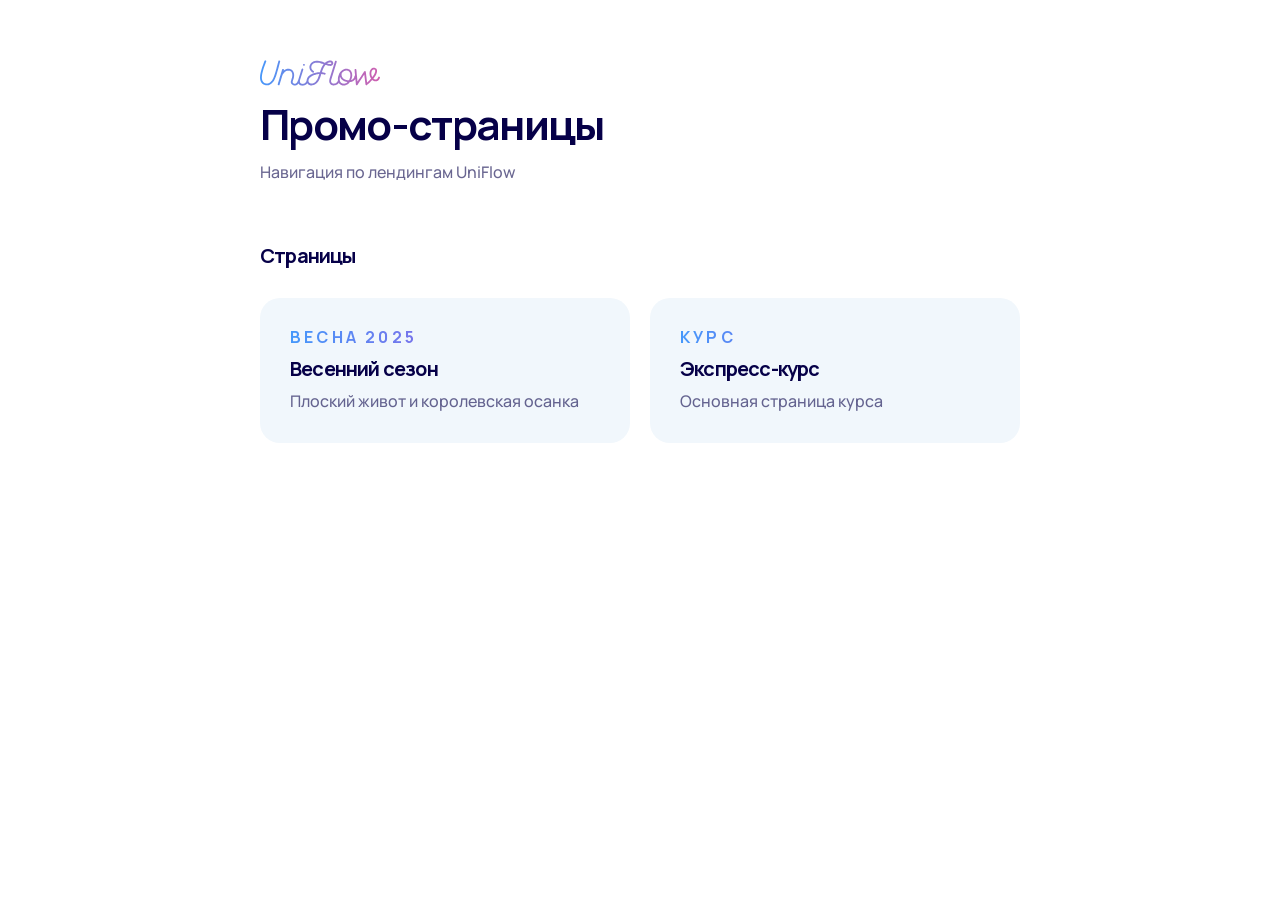
==== commit 3ff1cc0f: "Replace Pilates Flow with UniFlow in text, fix mobile hero padding" ====
--- a/index.html
+++ b/index.html
@@ -3,17 +3,17 @@
   <head>
     <meta charset="UTF-8">
     <meta name="viewport" content="width=device-width, initial-scale=1.0">
-    <title>PilatesFlow — Промо-страницы</title>
+    <title>UniFlow — Промо-страницы</title>
     <meta name="theme-color" content="#4598FB">
     <link rel="preload" href="fonts/Manrope-Medium.woff2" as="font" crossorigin="anonymous">
     <link rel="preload" href="fonts/Manrope-SemiBold.woff2" as="font" crossorigin="anonymous">
-    <link rel="stylesheet" href="styles/style.css?v=1.0.5">
+    <link rel="stylesheet" href="styles/style.css?v=1.0.7">
   </head>
   <body>
     <div class="hub">
-      <div class="hub__header"><img class="hub__logo" src="img/logo.svg" alt="PilatesFlow" width="120">
+      <div class="hub__header"><img class="hub__logo" src="img/logo.svg?v=1.0.7" alt="UniFlow" width="120">
         <h1 class="hub__title">Промо-страницы</h1>
-        <p class="hub__desc">Навигация по лендингам PilatesFlow</p>
+        <p class="hub__desc">Навигация по лендингам UniFlow</p>
       </div>
       <div class="hub__section">
         <h2 class="hub__section-title">Страницы</h2>
--- a/styles/style.css
+++ b/styles/style.css
@@ -1 +1 @@
-p+p{margin-top:16px}@font-face{font-family:Manrope;src:url(../fonts/Manrope-Regular.woff2) format("woff2");font-weight:400;font-style:normal;font-display:swap}@font-face{font-family:Manrope;src:url(../fonts/Manrope-Medium.woff2) format("woff2");font-weight:500;font-style:normal;font-display:swap}@font-face{font-family:Manrope;src:url(../fonts/Manrope-SemiBold.woff2) format("woff2");font-weight:600;font-style:normal;font-display:swap}@font-face{font-family:Manrope;src:url(../fonts/Manrope-Bold.woff2) format("woff2");font-weight:700;font-style:normal;font-display:swap}.button{display:-webkit-box;display:-ms-flexbox;display:flex;-webkit-box-align:center;-ms-flex-align:center;align-items:center;-webkit-box-pack:center;-ms-flex-pack:center;justify-content:center;height:32px;-webkit-user-select:none;-moz-user-select:none;-ms-user-select:none;user-select:none;position:relative;display:flex;justify-content:center;align-items:center;border:none;border-radius:100px;font:600 15px/135% Manrope,sans-serif;color:#060048;cursor:pointer;-webkit-box-sizing:border-box;box-sizing:border-box;text-decoration:none;-webkit-tap-highlight-color:transparent}.button--main{background:-webkit-gradient(linear,left top,right top,from(#81bbff),color-stop(#cba3ff),to(#ff8fdc));background:linear-gradient(to right,#81bbff,#cba3ff,#ff8fdc);color:#fff}.button--main:hover{background:-webkit-gradient(linear,left top,right top,from(#4598fb),color-stop(#826ce7),to(#d15eae));background:linear-gradient(to right,#4598fb,#826ce7,#d15eae)}.button--main:active{background:-webkit-gradient(linear,left top,right top,from(#3d89e6),color-stop(#7059d3),to(#be4d9d));background:linear-gradient(to right,#3d89e6,#7059d3,#be4d9d)}.button--tertiary{background-color:#fff;color:#060048}.button--tertiary:hover{color:#fff;background:-webkit-gradient(linear,left top,right top,from(#4598fb),color-stop(#826ce7),to(#d15eae));background:linear-gradient(to right,#4598fb,#826ce7,#d15eae)}.button--l{padding:30px 28px;height:60px}.button--m{padding:20px;height:50px}.button--s{padding:0 20px;height:40px}.button--full-width{width:100%}.logo-block{background-color:#fff;border-radius:100px;display:-webkit-box;display:-ms-flexbox;display:flex;-webkit-box-pack:center;-ms-flex-pack:center;justify-content:center;-webkit-box-align:center;-ms-flex-align:center;align-items:center;-webkit-box-sizing:border-box;box-sizing:border-box;-webkit-box-flex:0;-ms-flex-positive:0;flex-grow:0;padding:12px 16px}.tag{font:700 13px/120% Manrope,sans-serif;color:#060048;text-transform:uppercase;background:-webkit-gradient(linear,left top,right top,from(#4598fb),color-stop(#826ce7),to(#d15eae));background:linear-gradient(to right,#4598fb,#826ce7,#d15eae);background-clip:text;-webkit-background-clip:text;-webkit-text-fill-color:transparent;display:-webkit-inline-box;display:-ms-inline-flexbox;display:inline-flex;letter-spacing:.2em}.background-card{padding:50px;border-radius:20px;background-color:rgba(6,0,72,.2);min-height:280px;-webkit-box-sizing:border-box;box-sizing:border-box;display:-webkit-box;display:-ms-flexbox;display:flex;background-size:cover;background-repeat:no-repeat;background-position:center}.background-card__icon svg{fill:#060048;width:20px;height:20px}.background-card__content{padding:20px;border-radius:20px;background-color:#fff;width:100%;display:-webkit-box;display:-ms-flexbox;display:flex;-webkit-box-orient:vertical;-webkit-box-direction:normal;-ms-flex-direction:column;flex-direction:column;-webkit-box-pack:justify;-ms-flex-pack:justify;justify-content:space-between}.background-card__title{color:#060048}.price-card{background-color:#fff;border-radius:20px;padding:20px;display:-webkit-box;display:-ms-flexbox;display:flex;-webkit-box-orient:vertical;-webkit-box-direction:normal;-ms-flex-direction:column;flex-direction:column;row-gap:20px}.price-card__body{display:-webkit-box;display:-ms-flexbox;display:flex;-webkit-box-orient:vertical;-webkit-box-direction:normal;-ms-flex-direction:column;flex-direction:column;row-gap:16px}.price-card__price-block{display:-webkit-box;display:-ms-flexbox;display:flex;-webkit-column-gap:20px;-moz-column-gap:20px;column-gap:20px;-ms-flex-wrap:nowrap;flex-wrap:nowrap;white-space:nowrap}.price-card__price{font:700 28px/115% Manrope,sans-serif;color:#060048;letter-spacing:-.04em}.price-card__price--old{color:rgba(6,0,72,.2);text-decoration:line-through}.price-card__description{font:500 15px/135% Manrope,sans-serif;color:rgba(6,0,72,.6);max-width:220px}.promo-card{display:-webkit-box;display:-ms-flexbox;display:flex;padding:1px;-webkit-box-orient:vertical;-webkit-box-direction:normal;-ms-flex-direction:column;flex-direction:column;-webkit-box-pack:center;-ms-flex-pack:center;justify-content:center;-webkit-box-align:start;-ms-flex-align:start;align-items:flex-start;-ms-flex-item-align:stretch;align-self:stretch;border-radius:20px;background:-webkit-gradient(linear,left top,right top,from(#81bbff),color-stop(#cba3ff),to(#ff8fdc));background:linear-gradient(to right,#81bbff,#cba3ff,#ff8fdc)}.promo-card__inner{display:-webkit-box;display:-ms-flexbox;display:flex;padding:20px;-webkit-box-orient:vertical;-webkit-box-direction:normal;-ms-flex-direction:column;flex-direction:column;-webkit-box-pack:center;-ms-flex-pack:center;justify-content:center;-webkit-box-align:start;-ms-flex-align:start;align-items:flex-start;gap:20px;-ms-flex-item-align:stretch;align-self:stretch;border-radius:20px;background-color:#fff}.promo-card__header{display:-webkit-box;display:-ms-flexbox;display:flex;-webkit-box-orient:vertical;-webkit-box-direction:normal;-ms-flex-direction:column;flex-direction:column;gap:16px}.promo-card__icon{width:40px;height:40px;border-radius:100px;background-color:#93c2ff;display:-webkit-box;display:-ms-flexbox;display:flex;-webkit-box-pack:center;-ms-flex-pack:center;justify-content:center;-webkit-box-align:center;-ms-flex-align:center;align-items:center;-ms-flex-negative:0;flex-shrink:0}.promo-card__icon svg{fill:#fff;width:20px;height:20px}.promo-card__title{font:700 15px/135% Manrope,sans-serif;color:#060048}.promo-card__button{width:100%}.feature-card{background-color:rgba(6,0,72,.2);padding:20px;border-radius:20px}.feature-card__container{border-radius:20px;background-color:#fff;padding:20px}.feature-card__header{border-bottom:1px solid rgba(98,129,170,.1019607843);padding-bottom:20px;margin-bottom:20px}.feature-card__counter{display:-webkit-box;display:-ms-flexbox;display:flex;font:500 15px/135% Manrope,sans-serif;color:rgba(6,0,72,.6);margin-bottom:30px}.feature-card__counter-current{color:#060048}.feature-card__title{font:700 18px/120% Manrope,sans-serif;color:#060048;letter-spacing:-.04em}.feature-card__body{display:-webkit-box;display:-ms-flexbox;display:flex;-webkit-box-orient:vertical;-webkit-box-direction:normal;-ms-flex-direction:column;flex-direction:column;row-gap:20px}.feature-card__item{display:-webkit-box;display:-ms-flexbox;display:flex;gap:16px;-webkit-box-align:center;-ms-flex-align:center;align-items:center;font:500 15px/135% Manrope,sans-serif;color:#060048}.feature-card__item-icon{-ms-flex-negative:0;flex-shrink:0;width:40px;height:40px;background-color:#e3efff;border-radius:100px;display:-webkit-box;display:-ms-flexbox;display:flex;-webkit-box-align:center;-ms-flex-align:center;align-items:center;-webkit-box-pack:center;-ms-flex-pack:center;justify-content:center}.feature-card__item-icon svg{width:24px;height:24px;fill:#060048}.feature-card--pink{background:url(../img/bg/work-card-bg-pink-m.webp) 0 0/cover no-repeat,0 0/cover no-repeat #ffeff9}.feature-card--pink .feature-card__item-icon{background-color:#ffeff9}.feature-card--pink .feature-card__item-icon svg{fill:#c483ad}.feature-card--blue{background:url(../img/bg/work-card-bg-blue-m.webp) 0 0/cover no-repeat,0 0/cover no-repeat #cee5ff}.feature-card--blue .feature-card__item-icon{background-color:#f1f7fc}.feature-card--blue .feature-card__item-icon svg{fill:#6281aa}.focus-card{padding:50px;border-radius:20px;background-color:rgba(6,0,72,.2);min-height:280px;-webkit-box-sizing:border-box;box-sizing:border-box;display:-webkit-box;display:-ms-flexbox;display:flex;background-size:cover;background-repeat:no-repeat;background-position:center;color:#fff;min-height:380px}.focus-card__content{padding:20px;border-radius:20px;border:1px solid rgba(255,255,255,.3019607843);background-color:transparent;width:100%;display:-webkit-box;display:-ms-flexbox;display:flex;-webkit-box-orient:vertical;-webkit-box-direction:normal;-ms-flex-direction:column;flex-direction:column;-webkit-box-pack:justify;-ms-flex-pack:justify;justify-content:space-between;-webkit-transition:.2s ease-in;transition:.2s ease-in}.focus-card__title{font:700 18px/120% Manrope,sans-serif;letter-spacing:-.04em;color:#fff;-webkit-transition:.2s ease-in;transition:.2s ease-in;margin-bottom:20px}.focus-card__description{font:500 15px/135% Manrope,sans-serif;color:#fff;-webkit-transition:.3s ease-in;transition:.3s ease-in;text-overflow:ellipsis;display:-webkit-box;-webkit-line-clamp:2;-webkit-box-orient:vertical;overflow:hidden;max-height:3em;position:relative}.focus-card__dropdown-button{margin-top:20px}.focus-card--hidden-mobile .focus-card__description{display:none}.focus-card.active .focus-card__content{background-color:#fff;overflow:hidden}.focus-card.active .focus-card__title{color:#060048}.focus-card.active .focus-card__description{color:#060048;-webkit-line-clamp:unset;max-height:500px;overflow:visible;-webkit-transition:.3s ease-in;transition:.3s ease-in}.feature-item{color:#6281aa;background-color:#fff;border-radius:20px;padding:20px;display:-webkit-box;display:-ms-flexbox;display:flex;-webkit-box-pack:justify;-ms-flex-pack:justify;justify-content:space-between;width:100%;-webkit-box-orient:vertical;-webkit-box-direction:normal;-ms-flex-direction:column;flex-direction:column;-webkit-box-sizing:border-box;box-sizing:border-box;min-height:176px}.feature-item__icon{width:20px;height:20px}.feature-item__icon svg{fill:#6281aa;width:20px;height:20px}.feature-item__info{display:-webkit-box;display:-ms-flexbox;display:flex;-webkit-box-orient:vertical;-webkit-box-direction:normal;-ms-flex-direction:column;flex-direction:column;row-gap:10px}.feature-item__subtitle{color:rgba(98,129,170,.4)}.feature-item__title{font:700 20px/120% Manrope,sans-serif;letter-spacing:-.02em}.result-block{position:relative}.result-block__title{font:700 24px/115% Manrope,sans-serif;color:#060048;letter-spacing:-.04em;background:-webkit-gradient(linear,left top,right top,from(#4598fb),color-stop(#826ce7),to(#d15eae));background:linear-gradient(to right,#4598fb,#826ce7,#d15eae);background-clip:text;-webkit-background-clip:text;-webkit-text-fill-color:transparent}.result-block__text-block{display:-webkit-box;display:-ms-flexbox;display:flex;-webkit-box-orient:vertical;-webkit-box-direction:normal;-ms-flex-direction:column;flex-direction:column;row-gap:20px}.result-block__description{font:500 15px/135% Manrope,sans-serif;color:#060048}.result-block__row{display:-webkit-box;display:-ms-flexbox;display:flex;-webkit-box-orient:vertical;-webkit-box-direction:normal;-ms-flex-direction:column;flex-direction:column;row-gap:30px}.result-block__text-container{padding-left:20px;padding-right:20px}.result-block__image{padding-right:20px;display:-webkit-box;display:-ms-flexbox;display:flex;-webkit-box-pack:center;-ms-flex-pack:center;justify-content:center;-webkit-box-align:center;-ms-flex-align:center;align-items:center;aspect-ratio:7/4;max-height:460px;width:100%;-webkit-box-sizing:border-box;box-sizing:border-box}.result-block__image picture{width:100%;height:100%}.result-block__image img{width:100%;height:100%;max-height:460px;-o-object-fit:cover;object-fit:cover;border-top-right-radius:20px;border-bottom-right-radius:20px;overflow:hidden}.result-block__highlight{margin-top:10px}.result-block--reverse .result-block__image{padding-left:20px;padding-right:0}.result-block--reverse .result-block__image img{border-radius:20px 0 0 20px}.highlight{display:-webkit-box;display:-ms-flexbox;display:flex;-webkit-box-orient:vertical;-webkit-box-direction:normal;-ms-flex-direction:column;flex-direction:column;gap:16px;padding:20px;border-radius:20px;background-color:#e3efff}.highlight__icon{width:40px;height:40px;display:-webkit-box;display:-ms-flexbox;display:flex;-webkit-box-pack:center;-ms-flex-pack:center;justify-content:center;-webkit-box-align:center;-ms-flex-align:center;align-items:center;background-color:#fff;border-radius:100px;-ms-flex-negative:0;flex-shrink:0}.highlight__icon svg{width:20px;height:20px}.highlight__text{font:700 15px/135% Manrope,sans-serif;color:#060048}.offer-block{background-color:#f3c3e2;padding:30px;border-radius:20px;background-size:cover;background-repeat:no-repeat;background-position:center;background-image:url(../img/bg/offer-block-mobile.webp);position:relative}.offer-block__container{max-width:580px;margin-left:auto;margin-right:auto}.offer-block__header-block{display:-webkit-box;display:-ms-flexbox;display:flex;-webkit-box-orient:vertical;-webkit-box-direction:normal;-ms-flex-direction:column;flex-direction:column;row-gap:20px;margin-bottom:30px}.offer-block__main-header-block{display:-webkit-box;display:-ms-flexbox;display:flex;-webkit-box-orient:vertical;-webkit-box-direction:normal;-ms-flex-direction:column;flex-direction:column;row-gap:20px;max-width:580px}.offer-block__subtitle{font:700 13px/120% Manrope,sans-serif;color:#060048;text-transform:uppercase;background:-webkit-gradient(linear,left top,right top,from(#4598fb),color-stop(#826ce7),to(#d15eae));background:linear-gradient(to right,#4598fb,#826ce7,#d15eae);background-clip:text;-webkit-background-clip:text;-webkit-text-fill-color:transparent;display:-webkit-inline-box;display:-ms-inline-flexbox;display:inline-flex;letter-spacing:.2em}.offer-block__title{font:700 24px/115% Manrope,sans-serif;color:#060048;letter-spacing:-.04em}.offer-block__title--highlight-light{display:inline-block;background-color:#fff;border-radius:20px;padding-left:12px;padding-right:12px}.offer-block__features-list{list-style:none;margin:0;padding:0;display:-webkit-box;display:-ms-flexbox;display:flex;-webkit-box-orient:vertical;-webkit-box-direction:normal;-ms-flex-direction:column;flex-direction:column;gap:16px}.offer-block__features-list-item{display:-webkit-box;display:-ms-flexbox;display:flex;gap:10px;-webkit-box-align:center;-ms-flex-align:center;align-items:center}.offer-block__features-list-item p{font:500 15px/135% Manrope,sans-serif;color:#060048}.offer-block__features-list-icon{width:40px;height:40px;border-radius:100px;background-color:#fff;-ms-flex-negative:0;flex-shrink:0;display:-webkit-box;display:-ms-flexbox;display:flex;-webkit-box-pack:center;-ms-flex-pack:center;justify-content:center;-webkit-box-align:center;-ms-flex-align:center;align-items:center}.offer-block__features-list-icon img{width:20px;height:20px}.offer-block__price-card{margin-top:30px}.offer-block .price-card__price{font:700 28px/115% Manrope,sans-serif;letter-spacing:-.04em}.offer-block__decor-item{width:120px;height:120px;display:-webkit-box;display:-ms-flexbox;display:flex;-webkit-box-pack:center;-ms-flex-pack:center;justify-content:center;-webkit-box-align:center;-ms-flex-align:center;align-items:center;background-image:url(../img/icon/bg.svg);background-repeat:no-repeat;background-position:center;background-size:cover;border-radius:100px;position:relative;display:flex;justify-content:center;align-items:center}.offer-block__decor-item::after{width:30px;height:30px;content:"";background-size:cover;background-position:center}.offer-block__decor-item--top{position:absolute;top:-64px;right:-54px}.offer-block__decor-item--top::after{background-image:url(../img/icon/muscle.png)}.offer-block__decor-item--bottom{display:none;position:absolute}.offer-block__decor-item--bottom::after{background-image:url(../img/icon/stars.png)}.faq-list{display:-webkit-box;display:-ms-flexbox;display:flex;-webkit-box-orient:vertical;-webkit-box-direction:normal;-ms-flex-direction:column;flex-direction:column;row-gap:16px}.faq-list__col{display:-webkit-box;display:-ms-flexbox;display:flex;-webkit-box-orient:vertical;-webkit-box-direction:normal;-ms-flex-direction:column;flex-direction:column;gap:10px}.faq-list__item{border-radius:20px;background-color:#e3efff}.faq-list__item.active .faq-list__item-body{display:block}.faq-list__item.active .faq-list__item-close{background-color:#fff}.faq-list__item.active .faq-list__item-close svg{-webkit-transform:rotate(-45deg);transform:rotate(-45deg)}.faq-list__item-close{width:40px;height:40px;display:-webkit-box;display:-ms-flexbox;display:flex;-webkit-box-pack:center;-ms-flex-pack:center;justify-content:center;-webkit-box-align:center;-ms-flex-align:center;align-items:center;-ms-flex-negative:0;flex-shrink:0;background-color:transparent;-webkit-transition:background-color .2s;transition:background-color .2s;border-radius:10px}.faq-list__item-close svg{width:20px;height:20px;fill:#060048;-webkit-transition:-webkit-transform .2s;transition:transform .2s;transition:transform .2s,-webkit-transform .2s}.faq-list__item-header{display:-webkit-box;display:-ms-flexbox;display:flex;gap:20px;padding:20px;-webkit-box-align:center;-ms-flex-align:center;align-items:center;-webkit-box-pack:justify;-ms-flex-pack:justify;justify-content:space-between;cursor:pointer}.faq-list__item-header:hover .faq-list__item-close{background-color:#fff}.faq-list__item-title{font:700 15px/135% Manrope,sans-serif;color:#060048}.faq-list__item-body{padding:0 50px 20px 20px;display:none;font:500 15px/135% Manrope,sans-serif;color:#060048}.format-card{background-color:#fff;border-radius:20px;min-height:220px;display:-webkit-box;display:-ms-flexbox;display:flex;-webkit-box-orient:vertical;-webkit-box-direction:normal;-ms-flex-direction:column;flex-direction:column;-webkit-box-pack:end;-ms-flex-pack:end;justify-content:flex-end;position:relative;overflow:hidden}.format-card::after{position:absolute;left:0;top:0;right:0;bottom:0;content:"";background:-webkit-gradient(linear,left top,left bottom,color-stop(41.45%,rgba(255,255,255,0)),color-stop(63.36%,rgba(255,255,255,.87)),color-stop(74.49%,#fff));background:linear-gradient(180deg,rgba(255,255,255,0) 41.45%,rgba(255,255,255,.87) 63.36%,#fff 74.49%)}.format-card__header{padding:20px;position:relative;z-index:1}.format-card__title{font:700 18px/120% Manrope,sans-serif;letter-spacing:-.04em;color:#6281aa}.format-card__image{position:absolute;top:0;right:0;bottom:0;left:0}.format-card__image img{width:100%;height:100%;-o-object-fit:cover;object-fit:cover}.format-card--inverse{-webkit-box-pack:start;-ms-flex-pack:start;justify-content:flex-start}.format-card--inverse::after{background:-webkit-gradient(linear,left top,left bottom,color-stop(25.51%,#fff),color-stop(36.64%,rgba(255,255,255,.87)),color-stop(58.55%,rgba(255,255,255,0)));background:linear-gradient(180deg,#fff 25.51%,rgba(255,255,255,.87) 36.64%,rgba(255,255,255,0) 58.55%)}.feature-item-data{background-color:#fff;padding:20px;border-radius:20px}.feature-item-data__title{font:700 28px/115% Manrope,sans-serif;color:#060048;letter-spacing:-.04em;margin-bottom:30px;background:-webkit-gradient(linear,left top,right top,from(#81bbff),color-stop(#cba3ff),to(#ff8fdc));background:linear-gradient(to right,#81bbff,#cba3ff,#ff8fdc);background-clip:text;-webkit-background-clip:text;-webkit-text-fill-color:transparent;display:-webkit-inline-box;display:-ms-inline-flexbox;display:inline-flex}.feature-item-data__text{font:500 15px/135% Manrope,sans-serif;color:#000}.main-menu{background-color:#fff;padding:8px 8px 8px 20px;border-radius:100px;height:56px;-webkit-box-sizing:border-box;box-sizing:border-box;display:-webkit-box;display:-ms-flexbox;display:flex;-webkit-box-align:center;-ms-flex-align:center;align-items:center}.main-menu__content{display:-webkit-box;display:-ms-flexbox;display:flex;-webkit-box-align:center;-ms-flex-align:center;align-items:center;width:100%}.main-menu__nav{display:none;list-style:none;margin:0;padding:0}.main-menu__nav-item{position:relative}.main-menu__nav-link{display:-webkit-inline-box;display:-ms-inline-flexbox;display:inline-flex;-webkit-box-align:center;-ms-flex-align:center;align-items:center;font:500 16px/135% Manrope,sans-serif;text-decoration:none;color:#060048;gap:4px;-webkit-transition:color .2s;transition:color .2s}.main-menu__nav-link:hover{color:#93c2ff}.main-menu__nav-item--dropdown:hover>.main-menu__list-wrapper--dropdown-inner{display:-webkit-box;display:-ms-flexbox;display:flex;top:100%;left:50%;position:absolute;content:"";-webkit-transform:translateX(-50%);transform:translateX(-50%)}.main-menu__nav-item--dropdown:hover .main-menu__nav-link-icon{-webkit-transform:rotate(-180deg);transform:rotate(-180deg)}.main-menu__nav-link-icon{display:-webkit-box;display:-ms-flexbox;display:flex;-webkit-box-pack:center;-ms-flex-pack:center;justify-content:center;width:16px;height:16px}.main-menu__logo{margin-right:30px;display:-webkit-box;display:-ms-flexbox;display:flex;-webkit-box-pack:center;-ms-flex-pack:center;justify-content:center;-webkit-box-align:center;-ms-flex-align:center;align-items:center}.main-menu__user-block{margin-left:auto;display:-webkit-box;display:-ms-flexbox;display:flex;-webkit-box-align:center;-ms-flex-align:center;align-items:center;gap:30px}.main-menu__user-block-item--mobile-only .button-icon{display:-webkit-box;display:-ms-flexbox;display:flex;-webkit-box-align:center;-ms-flex-align:center;align-items:center;-webkit-box-pack:center;-ms-flex-pack:center;justify-content:center;width:40px;height:40px;padding:0;background:-webkit-gradient(linear,left top,right top,from(#81bbff),color-stop(#cba3ff),to(#ff8fdc));background:linear-gradient(to right,#81bbff,#cba3ff,#ff8fdc);border:none;border-radius:100px;color:#fff;cursor:pointer;-webkit-tap-highlight-color:transparent}.main-menu__user-block-item--mobile-only .button-icon svg{fill:#fff}.main-menu__user-block-item--mobile-only .button-icon:hover{background:-webkit-gradient(linear,left top,right top,from(#4598fb),color-stop(#826ce7),to(#d15eae));background:linear-gradient(to right,#4598fb,#826ce7,#d15eae)}.main-menu__user-block-item--mobile-only .button-icon:active{background:-webkit-gradient(linear,left top,right top,from(#3d89e6),color-stop(#7059d3),to(#be4d9d));background:linear-gradient(to right,#3d89e6,#7059d3,#be4d9d)}.main-menu__user-block-item--desktop-only{display:none}.main-menu__list-wrapper{padding-top:32px}.main-menu__list-wrapper--dropdown-inner{display:none}.main-menu__list-wrapper--dropdown-inner::after{display:block;content:"";position:absolute;bottom:calc(100% - 38px);left:50%;width:0;height:0;border-style:solid;border-width:0 10px 20px;border-color:transparent transparent #fff;-webkit-transform:rotate(0) translateX(-50%);transform:rotate(0) translateX(-50%)}.main-menu__list{margin:0;padding:16px;list-style:none;background-color:#fff;border-radius:20px;width:278px;display:-webkit-box;display:-ms-flexbox;display:flex;-webkit-box-orient:vertical;-webkit-box-direction:normal;-ms-flex-direction:column;flex-direction:column;-ms-flex-negative:0;flex-shrink:0;-webkit-box-sizing:border-box;box-sizing:border-box}.main-menu__list li{display:-webkit-box;display:-ms-flexbox;display:flex;width:100%}.main-menu__list a{height:40px;width:100%;-webkit-box-sizing:border-box;box-sizing:border-box;display:-webkit-box;display:-ms-flexbox;display:flex;white-space:nowrap;-webkit-box-align:center;-ms-flex-align:center;align-items:center;padding-left:16px;padding-right:16px;text-decoration:none;-webkit-transition:.2s ease-in;transition:.2s ease-in;font:500 16px/135% Manrope,sans-serif;color:#060048}.main-menu__list a:hover{color:#93c2ff;-webkit-transition:.2s ease-in;transition:.2s ease-in}.mobile-menu{width:276px;height:100%;background-color:#fff;border-top-left-radius:20px;border-bottom-left-radius:20px;margin-left:auto;position:relative;display:-webkit-box;display:-ms-flexbox;display:flex;-webkit-box-orient:vertical;-webkit-box-direction:normal;-ms-flex-direction:column;flex-direction:column;-webkit-transform:translateX(100%);transform:translateX(100%)}.mobile-menu__logo{display:-webkit-box;display:-ms-flexbox;display:flex;padding-left:36px;padding-bottom:20px}.mobile-menu__close{width:40px;height:40px;position:absolute;content:"";right:10px;top:10px;display:-webkit-box;display:-ms-flexbox;display:flex;-webkit-box-pack:center;-ms-flex-pack:center;justify-content:center;-webkit-box-align:center;-ms-flex-align:center;align-items:center;border:none;background-color:transparent}.mobile-menu__close svg{fill:#060048}.mobile-menu__content{padding-top:30px;height:100%;-webkit-box-sizing:border-box;box-sizing:border-box;overflow-y:auto}.mobile-menu__list-nav{margin:0;padding:16px;list-style:none;background-color:#fff;border-radius:20px;display:-webkit-box;display:-ms-flexbox;display:flex;-webkit-box-orient:vertical;-webkit-box-direction:normal;-ms-flex-direction:column;flex-direction:column;-ms-flex-negative:0;flex-shrink:0;-webkit-box-sizing:border-box;box-sizing:border-box;width:100%;overflow-y:auto}.mobile-menu__list-nav li{display:-webkit-box;display:-ms-flexbox;display:flex;width:100%}.mobile-menu__list-nav a{height:40px;width:100%;-webkit-box-sizing:border-box;box-sizing:border-box;display:-webkit-box;display:-ms-flexbox;display:flex;white-space:nowrap;-webkit-box-align:center;-ms-flex-align:center;align-items:center;padding-left:16px;padding-right:16px;text-decoration:none;-webkit-transition:.2s ease-in;transition:.2s ease-in;font:500 16px/135% Manrope,sans-serif;color:#060048}.mobile-menu__list-nav a:hover{color:#93c2ff;-webkit-transition:.2s ease-in;transition:.2s ease-in}.mobile-menu__footer{margin-top:auto;padding:32px 20px 44px}.mobile-menu__buttons{gap:8px;display:-webkit-box;display:-ms-flexbox;display:flex;-webkit-box-orient:vertical;-webkit-box-direction:normal;-ms-flex-direction:column;flex-direction:column}.mobile-menu__overlay{position:fixed;top:0;left:0;right:0;bottom:0;background-color:rgba(0,0,0,.1);z-index:200;opacity:0;visibility:hidden;-webkit-transition:opacity .5s;transition:opacity .5s;pointer-events:none}.is-open.mobile-menu__overlay{-webkit-transition:opacity .2s;transition:opacity .2s;opacity:1;visibility:visible;pointer-events:auto}.mobile-menu-js.is-open .mobile-menu{-webkit-transform:translateX(0);transform:translateX(0);-webkit-transition:-webkit-transform .2s .2s;transition:transform .2s .2s;transition:transform .2s .2s,-webkit-transform .2s .2s;opacity:1;visibility:visible}.hero-section{background-color:rgba(6,0,72,.2);border-bottom-right-radius:20px;border-bottom-left-radius:20px;overflow:hidden;position:relative}.hero-section__logo-container{padding-top:10px;padding-left:16px;padding-right:16px;position:relative;z-index:2;display:-webkit-box;display:-ms-flexbox;display:flex;-webkit-box-pack:start;-ms-flex-pack:start;justify-content:flex-start}.hero-section::before{position:absolute;content:"";top:0;left:0;right:0;height:352px;background-image:url(../img/hero-section/hero-section-mobile.webp);background-repeat:no-repeat;background-size:cover;background-position:top center;pointer-events:none}.hero-section__header-block{background-color:#f1f7fc;border-radius:20px;-webkit-box-sizing:border-box;box-sizing:border-box;display:-webkit-box;display:-ms-flexbox;display:flex;-webkit-box-orient:vertical;-webkit-box-direction:normal;-ms-flex-direction:column;flex-direction:column;row-gap:20px;position:relative;z-index:2;margin-top:264px;padding:30px 20px}.hero-section__main-header-block{display:-webkit-box;display:-ms-flexbox;display:flex;-webkit-box-orient:vertical;-webkit-box-direction:normal;-ms-flex-direction:column;flex-direction:column;row-gap:20px;max-width:500px}.hero-section__title{font:700 28px/115% Manrope,sans-serif;color:#060048;letter-spacing:-.04em}.hero-section__features-block{display:-webkit-box;display:-ms-flexbox;display:flex;-webkit-column-gap:20px;-moz-column-gap:20px;column-gap:20px}.hero-section__info-block{padding-top:16px;display:-webkit-box;display:-ms-flexbox;display:flex;-webkit-box-orient:vertical;-webkit-box-direction:normal;-ms-flex-direction:column;flex-direction:column;row-gap:16px}.pain-section{padding-top:60px;padding-bottom:60px}.pain-section__container{padding-left:20px;padding-right:20px;-webkit-box-sizing:border-box;box-sizing:border-box;max-width:1240px;margin-left:auto;margin-right:auto;box-sizing:border-box}.pain-section__header-block{display:-webkit-box;display:-ms-flexbox;display:flex;-webkit-box-orient:vertical;-webkit-box-direction:normal;-ms-flex-direction:column;flex-direction:column;row-gap:20px;margin-bottom:30px}.pain-section__main-header-block{display:-webkit-box;display:-ms-flexbox;display:flex;-webkit-box-orient:vertical;-webkit-box-direction:normal;-ms-flex-direction:column;flex-direction:column;row-gap:20px;max-width:580px}.pain-section__subtitle{font:700 13px/120% Manrope,sans-serif;color:#060048;text-transform:uppercase;background:-webkit-gradient(linear,left top,right top,from(#4598fb),color-stop(#826ce7),to(#d15eae));background:linear-gradient(to right,#4598fb,#826ce7,#d15eae);background-clip:text;-webkit-background-clip:text;-webkit-text-fill-color:transparent;display:-webkit-inline-box;display:-ms-inline-flexbox;display:inline-flex;letter-spacing:.2em}.pain-section__title{font:700 24px/115% Manrope,sans-serif;color:#060048;letter-spacing:-.04em}.pain-section__description{font:500 15px/135% Manrope,sans-serif;color:rgba(6,0,72,.6)}.pain-section__cards-block{display:-webkit-box;display:-ms-flexbox;display:flex;-webkit-box-orient:vertical;-webkit-box-direction:normal;-ms-flex-direction:column;flex-direction:column;row-gap:16px}.pain-section__promo-card{margin-top:30px}.format-section{padding-top:60px;padding-bottom:60px;background-color:#f1f7fc}.format-section__container{padding-left:20px;padding-right:20px;-webkit-box-sizing:border-box;box-sizing:border-box;max-width:1240px;margin-left:auto;margin-right:auto;box-sizing:border-box}.format-section__header-block{display:-webkit-box;display:-ms-flexbox;display:flex;-webkit-box-orient:vertical;-webkit-box-direction:normal;-ms-flex-direction:column;flex-direction:column;row-gap:20px;margin-bottom:30px}.format-section__main-header-block{display:-webkit-box;display:-ms-flexbox;display:flex;-webkit-box-orient:vertical;-webkit-box-direction:normal;-ms-flex-direction:column;flex-direction:column;row-gap:20px;max-width:580px}.format-section__subtitle{font:700 13px/120% Manrope,sans-serif;color:#060048;text-transform:uppercase;background:-webkit-gradient(linear,left top,right top,from(#4598fb),color-stop(#826ce7),to(#d15eae));background:linear-gradient(to right,#4598fb,#826ce7,#d15eae);background-clip:text;-webkit-background-clip:text;-webkit-text-fill-color:transparent;display:-webkit-inline-box;display:-ms-inline-flexbox;display:inline-flex;letter-spacing:.2em}.format-section__title{font:700 24px/115% Manrope,sans-serif;color:#060048;letter-spacing:-.04em}.format-section__description{font:500 15px/135% Manrope,sans-serif;color:rgba(6,0,72,.6)}.format-section__cards-block{display:-webkit-box;display:-ms-flexbox;display:flex;-webkit-box-orient:vertical;-webkit-box-direction:normal;-ms-flex-direction:column;flex-direction:column;gap:20px}.format-section__promo-card{margin-top:30px}.efficiency-section{padding-top:60px;padding-bottom:60px}.efficiency-section__container{padding-left:20px;padding-right:20px;-webkit-box-sizing:border-box;box-sizing:border-box;max-width:1240px;margin-left:auto;margin-right:auto;box-sizing:border-box}.efficiency-section__header-block{display:-webkit-box;display:-ms-flexbox;display:flex;-webkit-box-orient:vertical;-webkit-box-direction:normal;-ms-flex-direction:column;flex-direction:column;row-gap:20px;margin-bottom:30px}.efficiency-section__main-header-block{display:-webkit-box;display:-ms-flexbox;display:flex;-webkit-box-orient:vertical;-webkit-box-direction:normal;-ms-flex-direction:column;flex-direction:column;row-gap:20px;max-width:580px}.efficiency-section__subtitle{font:700 13px/120% Manrope,sans-serif;color:#060048;text-transform:uppercase;background:-webkit-gradient(linear,left top,right top,from(#4598fb),color-stop(#826ce7),to(#d15eae));background:linear-gradient(to right,#4598fb,#826ce7,#d15eae);background-clip:text;-webkit-background-clip:text;-webkit-text-fill-color:transparent;display:-webkit-inline-box;display:-ms-inline-flexbox;display:inline-flex;letter-spacing:.2em}.efficiency-section__title{font:700 24px/115% Manrope,sans-serif;color:#060048;letter-spacing:-.04em}.efficiency-section__description{font:500 15px/135% Manrope,sans-serif;color:rgba(6,0,72,.6)}.efficiency-section__cards-block{display:-webkit-box;display:-ms-flexbox;display:flex;-webkit-box-orient:vertical;-webkit-box-direction:normal;-ms-flex-direction:column;flex-direction:column;row-gap:16px}.efficiency-section__promo-card{margin-top:30px}.focus-section{padding-top:60px;padding-bottom:60px;position:relative}.focus-section::after{top:60px;left:50%;-webkit-transform:translateX(-50%);transform:translateX(-50%);position:absolute;content:"";width:905px;height:905px;background:url(../img/bg/circles.svg) center top no-repeat}.focus-section__container{padding-left:20px;padding-right:20px;-webkit-box-sizing:border-box;box-sizing:border-box;max-width:1240px;margin-left:auto;margin-right:auto;box-sizing:border-box;position:relative;z-index:1}.focus-section__header-block{display:-webkit-box;display:-ms-flexbox;display:flex;-webkit-box-orient:vertical;-webkit-box-direction:normal;-ms-flex-direction:column;flex-direction:column;row-gap:20px;margin-bottom:30px}.focus-section__main-header-block{display:-webkit-box;display:-ms-flexbox;display:flex;-webkit-box-orient:vertical;-webkit-box-direction:normal;-ms-flex-direction:column;flex-direction:column;row-gap:20px;max-width:580px}.focus-section__subtitle{font:700 13px/120% Manrope,sans-serif;color:#060048;text-transform:uppercase;background:-webkit-gradient(linear,left top,right top,from(#4598fb),color-stop(#826ce7),to(#d15eae));background:linear-gradient(to right,#4598fb,#826ce7,#d15eae);background-clip:text;-webkit-background-clip:text;-webkit-text-fill-color:transparent;display:-webkit-inline-box;display:-ms-inline-flexbox;display:inline-flex;letter-spacing:.2em}.focus-section__title{font:700 24px/115% Manrope,sans-serif;color:#060048;letter-spacing:-.04em}.focus-section__description{font:500 15px/135% Manrope,sans-serif;color:rgba(6,0,72,.6);max-width:580px}.focus-section__cards-block{display:-webkit-box;display:-ms-flexbox;display:flex;-webkit-box-orient:vertical;-webkit-box-direction:normal;-ms-flex-direction:column;flex-direction:column;row-gap:16px}.results-section{padding-top:60px;padding-bottom:60px}.results-section__container{padding-left:20px;padding-right:20px;-webkit-box-sizing:border-box;box-sizing:border-box;max-width:1240px;margin-left:auto;margin-right:auto;box-sizing:border-box}.results-section__header-block{display:-webkit-box;display:-ms-flexbox;display:flex;-webkit-box-orient:vertical;-webkit-box-direction:normal;-ms-flex-direction:column;flex-direction:column;row-gap:20px;margin-bottom:30px}.results-section__main-header-block{display:-webkit-box;display:-ms-flexbox;display:flex;-webkit-box-orient:vertical;-webkit-box-direction:normal;-ms-flex-direction:column;flex-direction:column;row-gap:20px;max-width:580px}.results-section__subtitle{font:700 13px/120% Manrope,sans-serif;color:#060048;text-transform:uppercase;background:-webkit-gradient(linear,left top,right top,from(#4598fb),color-stop(#826ce7),to(#d15eae));background:linear-gradient(to right,#4598fb,#826ce7,#d15eae);background-clip:text;-webkit-background-clip:text;-webkit-text-fill-color:transparent;display:-webkit-inline-box;display:-ms-inline-flexbox;display:inline-flex;letter-spacing:.2em}.results-section__title{font:700 24px/115% Manrope,sans-serif;color:#060048;letter-spacing:-.04em}.results-section__description{font:500 15px/135% Manrope,sans-serif;color:rgba(6,0,72,.6);max-width:580px}.results-section__cards-block{display:-webkit-box;display:-ms-flexbox;display:flex;-webkit-box-orient:vertical;-webkit-box-direction:normal;-ms-flex-direction:column;flex-direction:column;row-gap:60px}.offer-section{padding-top:50px;padding-bottom:50px}.offer-section__container{padding-left:20px;padding-right:20px;-webkit-box-sizing:border-box;box-sizing:border-box;max-width:1240px;margin-left:auto;margin-right:auto;box-sizing:border-box}.white-section{background-color:#fff;padding-top:10px;padding-bottom:10px;border-radius:30px;margin-top:-40px;position:relative;z-index:1}.white-section--round-top{border-bottom-right-radius:0;border-bottom-left-radius:0}.faq-section{margin-top:80px;position:relative}.faq-section__container{padding-left:20px;padding-right:20px;-webkit-box-sizing:border-box;box-sizing:border-box;max-width:1240px;margin-left:auto;margin-right:auto;box-sizing:border-box;position:relative;z-index:1}.faq-section__header-block{display:-webkit-box;display:-ms-flexbox;display:flex;-webkit-box-orient:vertical;-webkit-box-direction:normal;-ms-flex-direction:column;flex-direction:column;row-gap:20px;margin-bottom:30px}.faq-section__main-header-block{display:-webkit-box;display:-ms-flexbox;display:flex;-webkit-box-orient:vertical;-webkit-box-direction:normal;-ms-flex-direction:column;flex-direction:column;row-gap:20px;max-width:580px}.faq-section__subtitle{font:700 13px/120% Manrope,sans-serif;color:#060048;text-transform:uppercase;background:-webkit-gradient(linear,left top,right top,from(#4598fb),color-stop(#826ce7),to(#d15eae));background:linear-gradient(to right,#4598fb,#826ce7,#d15eae);background-clip:text;-webkit-background-clip:text;-webkit-text-fill-color:transparent;display:-webkit-inline-box;display:-ms-inline-flexbox;display:inline-flex;letter-spacing:.2em}.faq-section__title{font:700 24px/115% Manrope,sans-serif;color:#060048;letter-spacing:-.04em}.coach-section{padding-top:120px;padding-bottom:120px;background:url(../img/bg/coach.webp) center/cover no-repeat;margin-top:-30px}.coach-section__container{padding-left:20px;padding-right:20px;-webkit-box-sizing:border-box;box-sizing:border-box;max-width:1240px;margin-left:auto;margin-right:auto;box-sizing:border-box}.coach-section__header-block{display:-webkit-box;display:-ms-flexbox;display:flex;-webkit-box-orient:vertical;-webkit-box-direction:normal;-ms-flex-direction:column;flex-direction:column;row-gap:20px;margin-bottom:260px}.coach-section__main-header-block{display:-webkit-box;display:-ms-flexbox;display:flex;-webkit-box-orient:vertical;-webkit-box-direction:normal;-ms-flex-direction:column;flex-direction:column;row-gap:20px;max-width:580px}.coach-section__subtitle{font:700 13px/120% Manrope,sans-serif;color:#060048;text-transform:uppercase;background:-webkit-gradient(linear,left top,right top,from(#4598fb),color-stop(#826ce7),to(#d15eae));background:linear-gradient(to right,#4598fb,#826ce7,#d15eae);background-clip:text;-webkit-background-clip:text;-webkit-text-fill-color:transparent;display:-webkit-inline-box;display:-ms-inline-flexbox;display:inline-flex;letter-spacing:.2em}.coach-section__title{font:700 24px/115% Manrope,sans-serif;color:#060048;letter-spacing:-.04em}.coach-section__description{font:500 15px/135% Manrope,sans-serif;color:rgba(6,0,72,.6)}.coach-section__cards-block{display:-webkit-box;display:-ms-flexbox;display:flex;-webkit-box-orient:vertical;-webkit-box-direction:normal;-ms-flex-direction:column;flex-direction:column;row-gap:16px}.footer{color:#060048;margin-top:80px;padding:0 20px 50px}.footer__list{display:-webkit-box;display:-ms-flexbox;display:flex;-webkit-box-orient:vertical;-webkit-box-direction:normal;-ms-flex-direction:column;flex-direction:column;gap:48px}.footer__cards-logo{display:-webkit-box;display:-ms-flexbox;display:flex;-webkit-box-align:center;-ms-flex-align:center;align-items:center;margin-bottom:16px}.footer__cards-text{font:400 13px/120% Manrope,sans-serif}.footer__title{font:400 24px/115% Manrope,sans-serif;margin-bottom:38px}.footer__links-list{display:-webkit-box;display:-ms-flexbox;display:flex;-webkit-box-orient:vertical;-webkit-box-direction:normal;-ms-flex-direction:column;flex-direction:column;gap:26px}.footer__link{font:400 13px/120% Manrope,sans-serif;color:#060048;text-decoration:none;text-transform:uppercase}.footer__link:hover{text-decoration:underline}.footer__text-promo{font-size:700 18px/120% Manrope,sans-serif;text-transform:uppercase;line-height:-.01em;color:#060048}.footer__logo{margin-bottom:32px}.footer__policy{font:400 13px/120% Manrope,sans-serif;text-align:center;margin-top:64px}.season-hero{background-color:#f1f7fc;border-bottom-right-radius:20px;border-bottom-left-radius:20px;position:relative;overflow:hidden;min-height:100vh;min-height:calc(var(--vh,1vh) * 100);max-height:760px}.season-hero::before{content:"";position:absolute;top:0;left:0;right:0;bottom:0;background-image:url(../img/hero-section/season-hero-mobile.jpg);background-repeat:no-repeat;background-size:cover;background-position:center bottom;pointer-events:none}.season-hero__container{position:relative;z-index:1;display:-webkit-box;display:-ms-flexbox;display:flex;-webkit-box-orient:vertical;-webkit-box-direction:normal;-ms-flex-direction:column;flex-direction:column;min-height:inherit;padding:10px 16px}.season-hero__nav{display:-webkit-box;display:-ms-flexbox;display:flex;-ms-flex-wrap:wrap;flex-wrap:wrap;-webkit-box-pack:justify;-ms-flex-pack:justify;justify-content:space-between;-webkit-box-align:center;-ms-flex-align:center;align-items:center;position:relative}.season-hero__menu{display:none}.season-hero__menu-link{font:500 15px/135% Manrope,sans-serif;text-decoration:none;color:#060048;white-space:nowrap}.season-hero__nav-cta{display:none}.season-hero__burger{display:-webkit-box;display:-ms-flexbox;display:flex;-webkit-box-orient:vertical;-webkit-box-direction:normal;-ms-flex-direction:column;flex-direction:column;-webkit-box-pack:center;-ms-flex-pack:center;justify-content:center;-webkit-box-align:center;-ms-flex-align:center;align-items:center;gap:6px;width:44px;height:44px;border-radius:100px;background-color:#fff;border:none;cursor:pointer;padding:0;-webkit-transition:background-color .3s;transition:background-color .3s}.season-hero__burger span{display:block;width:20px;height:2px;background-color:#060048;border-radius:1px;-webkit-transition:opacity .3s,-webkit-transform .3s;transition:transform .3s,opacity .3s,-webkit-transform .3s}.season-hero__burger.active span:nth-child(1){-webkit-transform:translateY(4px) rotate(45deg);transform:translateY(4px) rotate(45deg)}.season-hero__burger.active span:nth-child(2){-webkit-transform:translateY(-4px) rotate(-45deg);transform:translateY(-4px) rotate(-45deg)}.season-hero__dropdown{position:absolute;top:100%;left:0;right:0;max-height:0;overflow:hidden;-webkit-transition:max-height .4s,padding .4s,opacity .3s;transition:max-height .4s,padding .4s,opacity .3s;opacity:0;display:-webkit-box;display:-ms-flexbox;display:flex;-webkit-box-orient:vertical;-webkit-box-direction:normal;-ms-flex-direction:column;flex-direction:column;row-gap:10px;background-color:#fff;border-radius:20px;padding:0 20px;margin-top:10px;-webkit-box-sizing:border-box;box-sizing:border-box;z-index:10}.season-hero__dropdown.active{max-height:400px;padding:20px;opacity:1}.season-hero__dropdown-link{font:700 15px/135% Manrope,sans-serif;text-decoration:none;color:#060048;padding:10px 0}.season-hero__dropdown-cta{margin-top:10px}.season-hero__content{-webkit-box-flex:1;-ms-flex:1;flex:1;display:-webkit-box;display:-ms-flexbox;display:flex;-webkit-box-orient:vertical;-webkit-box-direction:normal;-ms-flex-direction:column;flex-direction:column;-webkit-box-pack:start;-ms-flex-pack:start;justify-content:flex-start;-webkit-box-align:center;-ms-flex-align:center;align-items:center;text-align:center;row-gap:20px;padding-top:30px}.season-hero__tag-title{display:-webkit-box;display:-ms-flexbox;display:flex;-webkit-box-orient:vertical;-webkit-box-direction:normal;-ms-flex-direction:column;flex-direction:column;-webkit-box-align:center;-ms-flex-align:center;align-items:center;row-gap:10px}.season-hero__title{font:700 28px/115% Manrope,sans-serif;color:#060048;letter-spacing:-.04em}.season-hero__desc{font:500 15px/135% Manrope,sans-serif;color:#060048;max-width:500px}.season-hero__cta{margin-top:10px}.season-news{display:-webkit-box;display:-ms-flexbox;display:flex;-webkit-box-orient:vertical;-webkit-box-direction:normal;-ms-flex-direction:column;flex-direction:column;gap:40px;margin-top:80px;padding:0 20px}.season-news__header{display:-webkit-box;display:-ms-flexbox;display:flex;-webkit-box-orient:vertical;-webkit-box-direction:normal;-ms-flex-direction:column;flex-direction:column;-webkit-box-align:center;-ms-flex-align:center;align-items:center;row-gap:10px;text-align:center}.season-news__title{font:700 24px/115% Manrope,sans-serif;color:#060048;letter-spacing:-.04em;max-width:820px}.season-news__rows{display:-webkit-box;display:-ms-flexbox;display:flex;-webkit-box-orient:vertical;-webkit-box-direction:normal;-ms-flex-direction:column;flex-direction:column}.season-news__row{display:-webkit-box;display:-ms-flexbox;display:flex;-webkit-box-orient:vertical;-webkit-box-direction:normal;-ms-flex-direction:column;flex-direction:column;padding:20px;position:relative;overflow:hidden;background:-webkit-gradient(linear,left top,left bottom,from(#f8d6eb),to(#ffeff9));background:linear-gradient(to bottom,#f8d6eb,#ffeff9)}.season-news__row:first-child{border-top-left-radius:20px;border-top-right-radius:20px}.season-news__row:last-child{border-bottom-left-radius:20px;border-bottom-right-radius:20px}.season-news__row-decor{position:absolute;top:0;left:0;right:0;bottom:0;overflow:hidden;pointer-events:none;border-radius:inherit}.season-news__decor-img{position:absolute;right:-200px;bottom:-200px;width:900px;height:auto;opacity:.8;-webkit-transform:rotate(-47deg);transform:rotate(-47deg)}.season-news__photos{position:relative;width:100%;height:300px;-ms-flex-negative:0;flex-shrink:0}.season-news__photo{position:absolute;border-radius:20px;overflow:hidden}.season-news__photo img{display:block;width:100%;height:100%;-o-object-fit:cover;object-fit:cover}.season-news__photo--1{width:55%;height:250px;top:-15px;left:-10px;-webkit-transform:rotate(-9.6deg);transform:rotate(-9.6deg);opacity:.55;z-index:1}.season-news__photo--2{width:60%;height:280px;top:10px;right:-20px;-webkit-transform:rotate(15.6deg);transform:rotate(15.6deg);z-index:2}.season-news__photo--3{width:45%;height:200px;top:-10px;left:-15px;-webkit-transform:rotate(-13deg);transform:rotate(-13deg);opacity:.35;z-index:1}.season-news__photo--4{width:60%;height:260px;top:10px;left:60px;-webkit-transform:rotate(2deg);transform:rotate(2deg);z-index:4}.season-news__photo--5{width:45%;height:180px;bottom:-20px;right:-20px;-webkit-transform:rotate(21.5deg);transform:rotate(21.5deg);opacity:.5;z-index:3}.season-news__stat{position:absolute;background-color:#fff;border-radius:20px;padding:16px;z-index:10;display:-webkit-box;display:-ms-flexbox;display:flex;-webkit-box-orient:vertical;-webkit-box-direction:normal;-ms-flex-direction:column;flex-direction:column;gap:2px}.season-news__stat-number{font:700 28px/1 Manrope,sans-serif;letter-spacing:-2px;background:-webkit-gradient(linear,left top,right top,from(#4598fb),color-stop(#826ce7),to(#d15eae));background:linear-gradient(to right,#4598fb,#826ce7,#d15eae);background-clip:text;-webkit-background-clip:text;-webkit-text-fill-color:transparent;display:-webkit-inline-box;display:-ms-inline-flexbox;display:inline-flex}.season-news__stat-label{font-size:10px;font-weight:700;letter-spacing:2px;line-height:1.2;background:-webkit-gradient(linear,left top,right top,from(#4598fb),color-stop(#826ce7),to(#d15eae));background:linear-gradient(to right,#4598fb,#826ce7,#d15eae);background-clip:text;-webkit-background-clip:text;-webkit-text-fill-color:transparent;display:-webkit-inline-box;display:-ms-inline-flexbox;display:inline-flex;text-transform:uppercase}.season-news__stat--1{left:0;bottom:30px}.season-news__stat--2{right:0;bottom:-10px}.season-news__stat--3{left:0;bottom:40px}.season-news__stat--4{right:0;bottom:-10px}.season-news__text{display:-webkit-box;display:-ms-flexbox;display:flex;-webkit-box-orient:vertical;-webkit-box-direction:normal;-ms-flex-direction:column;flex-direction:column;row-gap:16px;padding-top:30px;padding-bottom:30px;position:relative;z-index:5;text-align:left}.season-news__emoji{position:relative;width:50px;height:50px;display:block}.season-news__circle{position:absolute;border-radius:50%;background-color:#fff}.season-news__circle--3{width:50px;height:50px;top:0;left:0;opacity:.2}.season-news__circle--2{width:36px;height:36px;top:7px;left:7px;opacity:.4}.season-news__circle--1{width:24px;height:24px;top:13px;left:13px;opacity:.7}.season-news__emoji-img{position:absolute;top:15px;left:15px;width:20px;height:20px}.season-news__desc{font:600 18px/120% Manrope,sans-serif;color:#060048;letter-spacing:-.04em;max-width:460px}.season-live{display:-webkit-box;display:-ms-flexbox;display:flex;-webkit-box-orient:vertical;-webkit-box-direction:normal;-ms-flex-direction:column;flex-direction:column;gap:20px;margin-top:80px;padding:0 20px}.season-live__header{display:-webkit-box;display:-ms-flexbox;display:flex;-webkit-box-orient:vertical;-webkit-box-direction:normal;-ms-flex-direction:column;flex-direction:column;-webkit-box-align:center;-ms-flex-align:center;align-items:center;row-gap:10px;text-align:center}.season-live__title{font:700 24px/115% Manrope,sans-serif;color:#060048;letter-spacing:-.04em;max-width:820px}.season-live__desc{font:500 15px/135% Manrope,sans-serif;color:rgba(6,0,72,.6);max-width:560px}.season-live__nav{display:-webkit-box;display:-ms-flexbox;display:flex;-webkit-box-pack:end;-ms-flex-pack:end;justify-content:flex-end;gap:16px}.season-live__nav-btn{width:48px;height:48px;border-radius:100px;border:1.5px solid #f3c3e2;background:0 0;cursor:pointer;display:-webkit-box;display:-ms-flexbox;display:flex;-webkit-box-align:center;-ms-flex-align:center;align-items:center;-webkit-box-pack:center;-ms-flex-pack:center;justify-content:center;color:#f3c3e2;-webkit-transition:opacity .2s;transition:opacity .2s}.season-live__nav-btn:active{opacity:.6}.season-live__slider{position:relative;margin-right:-16px}.season-live__track{display:-webkit-box;display:-ms-flexbox;display:flex;gap:16px;overflow-x:auto;-ms-scroll-snap-type:x mandatory;scroll-snap-type:x mandatory;-webkit-overflow-scrolling:touch;scrollbar-width:none}.season-live__track::-webkit-scrollbar{display:none}.season-live__card{-ms-flex-negative:0;flex-shrink:0;width:85vw;max-width:320px;background-color:#fff;border-radius:20px;border:1px solid #e3efff;scroll-snap-align:start;display:-webkit-box;display:-ms-flexbox;display:flex;-webkit-box-orient:vertical;-webkit-box-direction:normal;-ms-flex-direction:column;flex-direction:column}.season-live__card-image{position:relative;width:100%;height:200px;border-radius:20px 20px 0 0;overflow:hidden}.season-live__card-img{width:100%;height:100%;-o-object-fit:cover;object-fit:cover}.season-live__card-tag{position:absolute;top:16px;left:16px;background-color:#fff;padding:8px 16px;border-radius:100px;display:-webkit-inline-box;display:-ms-inline-flexbox;display:inline-flex}.season-live__card-tag-text{font:600 13px/120% Manrope,sans-serif;text-transform:uppercase;letter-spacing:.2em;background:-webkit-gradient(linear,left top,right top,from(#4598fb),color-stop(#826ce7),to(#d15eae));background:linear-gradient(to right,#4598fb,#826ce7,#d15eae);background-clip:text;-webkit-background-clip:text;-webkit-text-fill-color:transparent}.season-live__card-body{display:-webkit-box;display:-ms-flexbox;display:flex;-webkit-box-orient:vertical;-webkit-box-direction:normal;-ms-flex-direction:column;flex-direction:column;padding:20px;-webkit-box-flex:1;-ms-flex:1;flex:1}.season-live__card-content{display:-webkit-box;display:-ms-flexbox;display:flex;-webkit-box-orient:vertical;-webkit-box-direction:normal;-ms-flex-direction:column;flex-direction:column;gap:20px}.season-live__card-bottom{margin-top:auto;padding-top:20px;display:-webkit-box;display:-ms-flexbox;display:flex;-webkit-box-orient:vertical;-webkit-box-direction:normal;-ms-flex-direction:column;flex-direction:column;gap:20px}.season-live__card-date{display:-webkit-box;display:-ms-flexbox;display:flex;-webkit-box-align:center;-ms-flex-align:center;align-items:center;gap:8px;background-color:#f1f7fc;border-radius:100px;padding:8px 16px;width:-webkit-fit-content;width:-moz-fit-content;width:fit-content}.season-live__card-date-icon{width:20px;height:20px}.season-live__card-title{font:700 18px/120% Manrope,sans-serif;color:#060048;letter-spacing:-.04em}.season-live__card-desc{font:500 15px/135% Manrope,sans-serif;color:rgba(6,0,72,.6)}.season-live__card-divider{width:100%;height:1px;background-color:#e3efff}.season-live__card-features{display:-webkit-box;display:-ms-flexbox;display:flex;-webkit-box-orient:vertical;-webkit-box-direction:normal;-ms-flex-direction:column;flex-direction:column;gap:16px}.season-live__card-feature{display:-webkit-box;display:-ms-flexbox;display:flex;-webkit-box-align:center;-ms-flex-align:center;align-items:center;gap:10px}.season-live__card-feature span{font:500 15px/135% Manrope,sans-serif;color:rgba(6,0,72,.6)}.season-live__card-feature-icon{width:20px;height:20px;-ms-flex-negative:0;flex-shrink:0}.season-weeks{display:-webkit-box;display:-ms-flexbox;display:flex;-webkit-box-orient:vertical;-webkit-box-direction:normal;-ms-flex-direction:column;flex-direction:column;gap:30px;margin-top:80px;padding:0 20px}.season-weeks__header{display:-webkit-box;display:-ms-flexbox;display:flex;-webkit-box-orient:vertical;-webkit-box-direction:normal;-ms-flex-direction:column;flex-direction:column;-webkit-box-align:center;-ms-flex-align:center;align-items:center;row-gap:10px;text-align:center}.season-weeks__title{font:700 24px/115% Manrope,sans-serif;color:#060048;letter-spacing:-.04em;max-width:820px}.season-weeks__desc{font:500 15px/135% Manrope,sans-serif;color:rgba(6,0,72,.6);max-width:560px}.season-weeks__cards{display:-webkit-box;display:-ms-flexbox;display:flex;-webkit-box-orient:vertical;-webkit-box-direction:normal;-ms-flex-direction:column;flex-direction:column;gap:30px}.season-weeks__card{display:-webkit-box;display:-ms-flexbox;display:flex;-webkit-box-orient:vertical;-webkit-box-direction:normal;-ms-flex-direction:column;flex-direction:column;border-radius:20px;background-color:#f1f7fc;background-size:cover;background-repeat:no-repeat;background-position:top center;overflow:hidden}.season-weeks__card-photo{position:relative;min-height:260px;display:-webkit-box;display:-ms-flexbox;display:flex;-webkit-box-align:start;-ms-flex-align:start;align-items:flex-start;-webkit-box-pack:start;-ms-flex-pack:start;justify-content:flex-start;padding:16px}.season-weeks__card-badge-gift{display:-webkit-inline-box;display:-ms-inline-flexbox;display:inline-flex;-webkit-box-align:center;-ms-flex-align:center;align-items:center;gap:8px;padding:8px 16px;border-radius:100px;background-color:#fff}.season-weeks__card-badge-gift-icon{width:20px;height:20px;-ms-flex-negative:0;flex-shrink:0}.season-weeks__card-badge-gift-text{font-family:Manrope,sans-serif;font-size:11px;font-weight:600;text-transform:uppercase;letter-spacing:.1em;background:-webkit-gradient(linear,left top,right top,from(#4598fb),color-stop(#826ce7),to(#d15eae));background:linear-gradient(to right,#4598fb,#826ce7,#d15eae);-webkit-background-clip:text;-webkit-text-fill-color:transparent}.season-weeks__card-content{display:-webkit-box;display:-ms-flexbox;display:flex;-webkit-box-orient:vertical;-webkit-box-direction:normal;-ms-flex-direction:column;flex-direction:column;gap:20px;padding:20px;margin:0 16px 16px;border-radius:20px;background-color:#fff}.season-weeks__card-badge{display:-webkit-inline-box;display:-ms-inline-flexbox;display:inline-flex;-webkit-box-align:center;-ms-flex-align:center;align-items:center;gap:8px;padding:8px 16px;border-radius:100px;width:-webkit-fit-content;width:-moz-fit-content;width:fit-content}.season-weeks__card-badge span{font-family:Manrope,sans-serif;font-size:11px;font-weight:600;letter-spacing:.1em;text-transform:uppercase}.season-weeks__card-badge--green{background-color:#eefff1}.season-weeks__card-badge--green span{color:#2e7d52}.season-weeks__card-badge--blue{background-color:#eef5ff}.season-weeks__card-badge--blue span{color:#6281aa}.season-weeks__card-badge-icon{width:20px;height:20px;-ms-flex-negative:0;flex-shrink:0}.season-weeks__card-title{font:700 24px/115% Manrope,sans-serif;color:#060048;letter-spacing:-.04em;max-width:420px}.season-weeks__card-desc{font:500 15px/135% Manrope,sans-serif;color:rgba(6,0,72,.6)}.season-weeks__card-effect{display:-webkit-box;display:-ms-flexbox;display:flex;-webkit-box-orient:vertical;-webkit-box-direction:normal;-ms-flex-direction:column;flex-direction:column;gap:16px;padding:20px 0}.season-weeks__card-effect-title{font:700 18px/120% Manrope,sans-serif;color:#060048;letter-spacing:-.04em}.season-weeks__card-effect-divider{width:100%;height:1px;background-color:#e3efff}.season-weeks__card-effect-features{display:-webkit-box;display:-ms-flexbox;display:flex;-webkit-box-orient:vertical;-webkit-box-direction:normal;-ms-flex-direction:column;flex-direction:column;gap:16px}.season-weeks__card-feature,.season-weeks__card-feature-inner{display:-webkit-box;display:-ms-flexbox;display:flex;-webkit-box-align:center;-ms-flex-align:center;align-items:center;gap:10px}.season-weeks__card-feature-inner span{font:500 15px/135% Manrope,sans-serif;color:#060048}.season-weeks__card-feature-icon{width:52px;height:52px;-ms-flex-negative:0;flex-shrink:0;display:block;-o-object-fit:contain;object-fit:contain;border-radius:50%}.season-weeks__card--idealnoe-telo{background-image:url(../img/weeks/idealnoe_telo_6-12_aprelya_mobile.jpg)}.season-weeks__card--osanka{background-image:url(../img/weeks/krasivaya_osanka_i_uprugie_yagoditsi_20-26_aprelya_mobile.jpg)}.season-weeks__card--intensiv{background-image:url(../img/weeks/maiskyi_intensiv_4-10_mayamobile.jpg)}.season-weeks__card--gibkost{background-image:url(../img/weeks/gibkost_i_rasslablenie_tela_18-24_maya_mobile.jpg)}.season-charges{display:-webkit-box;display:-ms-flexbox;display:flex;-webkit-box-orient:vertical;-webkit-box-direction:normal;-ms-flex-direction:column;flex-direction:column;gap:30px;margin-top:80px;padding:0 20px}.season-charges__header{display:-webkit-box;display:-ms-flexbox;display:flex;-webkit-box-orient:vertical;-webkit-box-direction:normal;-ms-flex-direction:column;flex-direction:column;-webkit-box-align:center;-ms-flex-align:center;align-items:center;row-gap:10px;text-align:center}.season-charges__title{font:700 24px/115% Manrope,sans-serif;color:#060048;letter-spacing:-.04em}.season-charges__cards{display:-webkit-box;display:-ms-flexbox;display:flex;-webkit-box-orient:vertical;-webkit-box-direction:normal;-ms-flex-direction:column;flex-direction:column;gap:40px}.season-charges__card{display:-webkit-box;display:-ms-flexbox;display:flex;-webkit-box-orient:vertical;-webkit-box-direction:normal;-ms-flex-direction:column;flex-direction:column;gap:20px}.season-charges__card-photo{width:100%;height:280px;border-radius:20px;overflow:hidden}.season-charges__card-photo img{width:100%;height:100%;-o-object-fit:cover;object-fit:cover;display:block}.season-charges__card-content{display:-webkit-box;display:-ms-flexbox;display:flex;-webkit-box-orient:vertical;-webkit-box-direction:normal;-ms-flex-direction:column;flex-direction:column;gap:40px}.season-charges__card-tags{display:-webkit-box;display:-ms-flexbox;display:flex;-webkit-box-orient:vertical;-webkit-box-direction:normal;-ms-flex-direction:column;flex-direction:column;gap:8px}.season-charges__card-tags-row{display:-webkit-box;display:-ms-flexbox;display:flex;-ms-flex-wrap:wrap;flex-wrap:wrap;gap:8px}.season-charges__card-tag{display:-webkit-inline-box;display:-ms-inline-flexbox;display:inline-flex;-webkit-box-align:center;-ms-flex-align:center;align-items:center;gap:6px;padding:6px 10px;border-radius:100px}.season-charges__card-tag span{font-family:Manrope,sans-serif;font-size:11px;font-weight:600;letter-spacing:.1em;text-transform:uppercase}.season-charges__card-tag--blue{background-color:#eef5ff}.season-charges__card-tag--blue span{color:#6281aa}.season-charges__card-tag--green{background-color:#eefff1}.season-charges__card-tag--green span{color:#2e7d52}.season-charges__card-tag--pink{background-color:#ffeff9}.season-charges__card-tag--pink span{color:#c483ad}.season-charges__card-tag-icon{width:16px;height:16px;-ms-flex-negative:0;flex-shrink:0}.season-charges__card-text{display:-webkit-box;display:-ms-flexbox;display:flex;-webkit-box-orient:vertical;-webkit-box-direction:normal;-ms-flex-direction:column;flex-direction:column;gap:10px}.season-charges__card-title{font:700 24px/115% Manrope,sans-serif;color:#060048;letter-spacing:-.04em}.season-charges__card-desc{font:500 15px/135% Manrope,sans-serif;color:rgba(6,0,72,.6)}.season-series{display:-webkit-box;display:-ms-flexbox;display:flex;-webkit-box-orient:vertical;-webkit-box-direction:normal;-ms-flex-direction:column;flex-direction:column;gap:30px;margin-top:80px;padding:0 20px}.season-series__header{display:-webkit-box;display:-ms-flexbox;display:flex;-webkit-box-orient:vertical;-webkit-box-direction:normal;-ms-flex-direction:column;flex-direction:column;-webkit-box-align:center;-ms-flex-align:center;align-items:center;row-gap:10px;text-align:center}.season-series__title{font:700 24px/115% Manrope,sans-serif;color:#060048;letter-spacing:-.04em}.season-series__header-desc{font:500 15px/135% Manrope,sans-serif;color:rgba(6,0,72,.6);max-width:580px}.season-series__cards{display:-webkit-box;display:-ms-flexbox;display:flex;-webkit-box-orient:vertical;-webkit-box-direction:normal;-ms-flex-direction:column;flex-direction:column;gap:40px}.season-series__card{display:-webkit-box;display:-ms-flexbox;display:flex;-webkit-box-orient:vertical;-webkit-box-direction:normal;-ms-flex-direction:column;flex-direction:column;gap:20px}.season-series__card-photo{width:100%;height:280px;border-radius:20px;overflow:hidden}.season-series__card-photo img{width:100%;height:100%;-o-object-fit:cover;object-fit:cover;display:block}.season-series__card-content{display:-webkit-box;display:-ms-flexbox;display:flex;-webkit-box-orient:vertical;-webkit-box-direction:normal;-ms-flex-direction:column;flex-direction:column;gap:40px}.season-series__card-tags{display:-webkit-box;display:-ms-flexbox;display:flex;-ms-flex-wrap:wrap;flex-wrap:wrap;gap:8px}.season-series__card-tag{display:-webkit-inline-box;display:-ms-inline-flexbox;display:inline-flex;-webkit-box-align:center;-ms-flex-align:center;align-items:center;gap:6px;padding:6px 10px;border-radius:100px}.season-series__card-tag span{font-family:Manrope,sans-serif;font-size:11px;font-weight:600;letter-spacing:.1em;text-transform:uppercase}.season-series__card-tag--blue{background-color:#eef5ff}.season-series__card-tag--blue span{color:#6281aa}.season-series__card-tag--pink{background-color:#ffeff9}.season-series__card-tag--pink span{color:#c483ad}.season-series__card-tag--green{background-color:#eefff1}.season-series__card-tag--green span{color:#2e7d52}.season-series__card-tag-icon{width:16px;height:16px;-ms-flex-negative:0;flex-shrink:0}.season-series__card-text{display:-webkit-box;display:-ms-flexbox;display:flex;-webkit-box-orient:vertical;-webkit-box-direction:normal;-ms-flex-direction:column;flex-direction:column;gap:10px}.season-series__card-title{font:700 24px/115% Manrope,sans-serif;color:#060048;letter-spacing:-.04em}.season-series__card-desc{font:500 15px/135% Manrope,sans-serif;color:rgba(6,0,72,.6)}.season-pricing{display:-webkit-box;display:-ms-flexbox;display:flex;-webkit-box-orient:vertical;-webkit-box-direction:normal;-ms-flex-direction:column;flex-direction:column;gap:30px;margin-top:80px;padding:0 20px}.season-pricing__header{display:-webkit-box;display:-ms-flexbox;display:flex;-webkit-box-orient:vertical;-webkit-box-direction:normal;-ms-flex-direction:column;flex-direction:column;-webkit-box-align:center;-ms-flex-align:center;align-items:center;row-gap:10px;text-align:center}.season-pricing__title{font:700 24px/115% Manrope,sans-serif;color:#060048;letter-spacing:-.04em}.season-pricing__body{display:-webkit-box;display:-ms-flexbox;display:flex;-webkit-box-orient:vertical;-webkit-box-direction:normal;-ms-flex-direction:column;flex-direction:column;gap:30px;background-color:#f1f7fc;border-radius:20px;padding:20px}.season-pricing__features{display:-webkit-box;display:-ms-flexbox;display:flex;-webkit-box-orient:vertical;-webkit-box-direction:normal;-ms-flex-direction:column;flex-direction:column;gap:30px;background-color:#fff;border-radius:20px;padding:20px;-webkit-box-sizing:border-box;box-sizing:border-box;-webkit-box-ordinal-group:2;-ms-flex-order:1;order:1}.season-pricing__features-title{font:700 24px/120% Manrope,sans-serif;color:#060048;letter-spacing:-.04em}.season-pricing__feature{display:-webkit-box;display:-ms-flexbox;display:flex;-webkit-box-orient:vertical;-webkit-box-direction:normal;-ms-flex-direction:column;flex-direction:column;gap:10px}.season-pricing__feature-header{display:-webkit-box;display:-ms-flexbox;display:flex;-webkit-box-align:center;-ms-flex-align:center;align-items:center;gap:10px}.season-pricing__feature-header span{font:700 15px/135% Manrope,sans-serif;color:#060048}.season-pricing__feature-icon{width:18px;height:18px;border-radius:6px;background:-webkit-gradient(linear,left top,right top,from(#81bbff),color-stop(#cba3ff),to(#ff8fdc));background:linear-gradient(to right,#81bbff,#cba3ff,#ff8fdc);-ms-flex-negative:0;flex-shrink:0}.season-pricing__feature-desc{font:500 15px/135% Manrope,sans-serif;color:rgba(6,0,72,.6)}.season-pricing__prices{display:-webkit-box;display:-ms-flexbox;display:flex;-webkit-box-orient:vertical;-webkit-box-direction:normal;-ms-flex-direction:column;flex-direction:column;gap:16px;-webkit-box-ordinal-group:1;-ms-flex-order:0;order:0}.season-pricing__price-card{display:-webkit-box;display:-ms-flexbox;display:flex;-webkit-box-orient:vertical;-webkit-box-direction:normal;-ms-flex-direction:column;flex-direction:column;gap:20px;background-color:#fff;border-radius:20px;padding:20px}.season-pricing__price-card .cta-link{width:100%}.season-pricing__price-info{display:-webkit-box;display:-ms-flexbox;display:flex;-webkit-box-orient:vertical;-webkit-box-direction:normal;-ms-flex-direction:column;flex-direction:column;gap:16px}.season-pricing__price-header{display:-webkit-box;display:-ms-flexbox;display:flex;-webkit-box-pack:justify;-ms-flex-pack:justify;justify-content:space-between;-webkit-box-align:center;-ms-flex-align:center;align-items:center}.season-pricing__price-period{font:700 18px/120% Manrope,sans-serif;color:#060048;letter-spacing:-.04em}.season-pricing__price-badge{display:-webkit-inline-box;display:-ms-inline-flexbox;display:inline-flex;-webkit-box-align:center;-ms-flex-align:center;align-items:center;padding:8px 16px;border-radius:100px;background-color:#eefff1;color:#2e7d52;font-family:Manrope,sans-serif;font-size:18px;font-weight:700;line-height:1.2}.season-pricing__price-value{font-family:Manrope,sans-serif;font-size:36px;font-weight:700;line-height:1.1;letter-spacing:-1.5px;color:#060048}.season-pricing__price-note{font:500 15px/135% Manrope,sans-serif;color:rgba(6,0,72,.6)}html{scroll-behavior:smooth}body,html{margin:0;font:500 15px/135% Manrope,sans-serif;color:#060048;overflow-x:hidden;text-rendering:optimizeLegibility}.unscrollable{overflow:clip}.page__header{width:100%;padding:16px 20px;-webkit-box-sizing:border-box;box-sizing:border-box;z-index:100}.page__header--fixed{position:fixed;top:0;left:0;right:0}.page__header-container{max-width:1440px;margin:0 auto}.cta-link{display:-webkit-box;display:-ms-flexbox;display:flex;-webkit-box-align:center;-ms-flex-align:center;align-items:center;-webkit-box-pack:center;-ms-flex-pack:center;justify-content:center;height:50px;border-radius:100px;background:-webkit-gradient(linear,left top,right top,from(#81bbff),color-stop(#cba3ff),to(#ff8fdc));background:linear-gradient(to right,#81bbff,#cba3ff,#ff8fdc);font:600 15px/135% Manrope,sans-serif;color:#fff;text-decoration:none;padding:0 30px;-webkit-box-sizing:border-box;box-sizing:border-box;cursor:pointer;-webkit-transition:background .2s;transition:background .2s}.cta-link:hover{background:-webkit-gradient(linear,left top,right top,from(#4598fb),color-stop(#826ce7),to(#d15eae));background:linear-gradient(to right,#4598fb,#826ce7,#d15eae)}.cta-link:active{background:-webkit-gradient(linear,left top,right top,from(#3d89e6),color-stop(#7059d3),to(#be4d9d));background:linear-gradient(to right,#3d89e6,#7059d3,#be4d9d)}.container{width:100%;max-width:1440px;margin:0 auto;padding:0 30px}h1,h2,h3,h4,h5,h6,p{margin:0}.hub{max-width:800px;margin:0 auto;padding:60px 20px;-webkit-box-sizing:border-box;box-sizing:border-box}.hub__header{display:-webkit-box;display:-ms-flexbox;display:flex;-webkit-box-orient:vertical;-webkit-box-direction:normal;-ms-flex-direction:column;flex-direction:column;gap:16px;margin-bottom:60px}.hub__logo{display:block}.hub__title{font:700 28px/115% Manrope,sans-serif;color:#060048;letter-spacing:-.04em}.hub__desc{font:500 15px/135% Manrope,sans-serif;color:rgba(6,0,72,.6)}.hub__section{display:-webkit-box;display:-ms-flexbox;display:flex;-webkit-box-orient:vertical;-webkit-box-direction:normal;-ms-flex-direction:column;flex-direction:column;gap:30px}.hub__section-title{font:700 18px/120% Manrope,sans-serif;color:#060048;letter-spacing:-.04em}.hub__cards{display:-webkit-box;display:-ms-flexbox;display:flex;-webkit-box-orient:vertical;-webkit-box-direction:normal;-ms-flex-direction:column;flex-direction:column;gap:20px}.hub__card{display:-webkit-box;display:-ms-flexbox;display:flex;-webkit-box-orient:vertical;-webkit-box-direction:normal;-ms-flex-direction:column;flex-direction:column;gap:10px;padding:30px;background-color:#f1f7fc;border-radius:20px;text-decoration:none;-webkit-transition:background-color .2s;transition:background-color .2s;-webkit-box-flex:1;-ms-flex:1;flex:1}.hub__card:hover{background-color:#e3efff}.hub__card-tag{font:700 12px/120% Manrope,sans-serif;color:#060048;text-transform:uppercase;background:-webkit-gradient(linear,left top,right top,from(#4598fb),color-stop(#826ce7),to(#d15eae));background:linear-gradient(to right,#4598fb,#826ce7,#d15eae);background-clip:text;-webkit-background-clip:text;-webkit-text-fill-color:transparent;display:-webkit-inline-box;display:-ms-inline-flexbox;display:inline-flex;letter-spacing:.2em}.hub__card-title{font:700 18px/120% Manrope,sans-serif;color:#060048;letter-spacing:-.04em}.hub__card-desc{font:500 15px/135% Manrope,sans-serif;color:rgba(6,0,72,.6)}@media (min-width:600px){.button{font:600 16px/135% Manrope,sans-serif}.tag{font:700 16px/120% Manrope,sans-serif}.price-card{row-gap:30px}.price-card__body{display:-webkit-box;display:-ms-flexbox;display:flex;-webkit-box-orient:horizontal;-webkit-box-direction:normal;-ms-flex-direction:row;flex-direction:row;-webkit-box-align:center;-ms-flex-align:center;align-items:center;-webkit-column-gap:30px;-moz-column-gap:30px;column-gap:30px}.feature-card__counter{font:500 16px/135% Manrope,sans-serif}.feature-card__title{font:700 20px/120% Manrope,sans-serif}.feature-card__item{font:500 16px/135% Manrope,sans-serif}.focus-card__title{font:700 20px/120% Manrope,sans-serif}.focus-card__description{font:500 16px/135% Manrope,sans-serif}.result-block__title{font:700 38px/115% Manrope,sans-serif}.result-block__description{font:500 16px/135% Manrope,sans-serif}.highlight__text{font:700 16px/135% Manrope,sans-serif}.offer-block__subtitle{font:700 16px/120% Manrope,sans-serif}.offer-block__title{font:700 38px/115% Manrope,sans-serif}.offer-block__features-list-item p{font:500 16px/135% Manrope,sans-serif}.faq-list__item-title{font:700 16px/135% Manrope,sans-serif}.faq-list__item-body{font:500 16px/135% Manrope,sans-serif}.format-card__title{font:700 20px/120% Manrope,sans-serif}.feature-item-data__title{font:700 42px/105% Manrope,sans-serif}.feature-item-data__text{font:500 16px/135% Manrope,sans-serif}.hero-section__title{font:700 42px/105% Manrope,sans-serif}.pain-section__subtitle{font:700 16px/120% Manrope,sans-serif}.pain-section__title{font:700 38px/115% Manrope,sans-serif}.pain-section__description{font:500 16px/135% Manrope,sans-serif}.pain-section__cards-block{display:grid;grid-template-columns:repeat(2,1fr);gap:20px}.format-section__subtitle{font:700 16px/120% Manrope,sans-serif}.format-section__title{font:700 38px/115% Manrope,sans-serif}.format-section__description{font:500 16px/135% Manrope,sans-serif}.efficiency-section__subtitle{font:700 16px/120% Manrope,sans-serif}.efficiency-section__title{font:700 38px/115% Manrope,sans-serif}.efficiency-section__description{font:500 16px/135% Manrope,sans-serif}.focus-section__subtitle{font:700 16px/120% Manrope,sans-serif}.focus-section__title{font:700 38px/115% Manrope,sans-serif}.focus-section__description{font:500 16px/135% Manrope,sans-serif}.results-section__subtitle{font:700 16px/120% Manrope,sans-serif}.results-section__title{font:700 38px/115% Manrope,sans-serif}.results-section__description{font:500 16px/135% Manrope,sans-serif}.faq-section__subtitle{font:700 16px/120% Manrope,sans-serif}.faq-section__title{font:700 38px/115% Manrope,sans-serif}.coach-section__subtitle{font:700 16px/120% Manrope,sans-serif}.coach-section__title{font:700 38px/115% Manrope,sans-serif}.coach-section__description,.season-hero__menu-link{font:500 16px/135% Manrope,sans-serif}.season-hero__dropdown-link{font:700 16px/135% Manrope,sans-serif}.season-hero__title{font:700 42px/105% Manrope,sans-serif}.season-hero__desc{font:500 16px/135% Manrope,sans-serif}.season-news__title{font:700 38px/115% Manrope,sans-serif}.season-news__desc{font:700 20px/120% Manrope,sans-serif}.season-live__title{font:700 38px/115% Manrope,sans-serif}.season-live__desc{font:500 16px/135% Manrope,sans-serif}.season-live__card-title{font:700 20px/120% Manrope,sans-serif}.season-live__card-desc,.season-live__card-feature span{font:500 16px/135% Manrope,sans-serif}.season-weeks__title{font:700 38px/115% Manrope,sans-serif}.season-weeks__desc{font:500 16px/135% Manrope,sans-serif}.season-weeks__card-title{font:700 38px/115% Manrope,sans-serif}.season-weeks__card-desc{font:500 16px/135% Manrope,sans-serif}.season-weeks__card-effect-title{font:700 20px/120% Manrope,sans-serif}.season-weeks__card-feature-inner span{font:500 16px/135% Manrope,sans-serif}.season-charges__card-title,.season-charges__title{font:700 38px/115% Manrope,sans-serif}.season-charges__card-desc{font:500 16px/135% Manrope,sans-serif}.season-series__title{font:700 38px/115% Manrope,sans-serif}.season-series__header-desc{font:500 16px/135% Manrope,sans-serif}.season-series__card-title{font:700 38px/115% Manrope,sans-serif}.season-series__card-desc{font:500 16px/135% Manrope,sans-serif}.season-pricing__title{font:700 38px/115% Manrope,sans-serif}.season-pricing__features-title{font:700 20px/120% Manrope,sans-serif}.season-pricing__feature-header span{font:700 16px/135% Manrope,sans-serif}.season-pricing__feature-desc{font:500 16px/135% Manrope,sans-serif}.season-pricing__price-period{font:700 20px/120% Manrope,sans-serif}.season-pricing__price-note{font:500 16px/135% Manrope,sans-serif}.cta-link{font:600 16px/135% Manrope,sans-serif}.container{padding:0 50px}.hub__title{font:700 42px/105% Manrope,sans-serif}.hub__desc{font:500 16px/135% Manrope,sans-serif}.hub__section-title{font:700 20px/120% Manrope,sans-serif}.hub__card-tag{font:700 16px/120% Manrope,sans-serif}.hub__card-title{font:700 20px/120% Manrope,sans-serif}.hub__card-desc{font:500 16px/135% Manrope,sans-serif}}@media screen and (min-width:600px){.price-card__price{font:700 42px/105% Manrope,sans-serif}.feature-card{padding:40px}.feature-card__counter{margin-bottom:40px}.feature-card__body{display:grid;grid-template-columns:repeat(3,1fr);-webkit-column-gap:10px;-moz-column-gap:10px;column-gap:10px}.feature-card__item{-webkit-box-orient:vertical;-webkit-box-direction:normal;-ms-flex-direction:column;flex-direction:column;-webkit-box-align:start;-ms-flex-align:start;align-items:flex-start}.feature-card--pink{background-image:url(../img/bg/work-card-bg-pink-tablet.webp)}.feature-card--blue{background-image:url(../img/bg/work-card-bg-blue-tablet.webp)}.focus-card{min-height:516px}.highlight{-webkit-box-orient:horizontal;-webkit-box-direction:normal;-ms-flex-direction:row;flex-direction:row;-webkit-box-align:center;-ms-flex-align:center;align-items:center}.offer-block{padding:60px;background-image:url(../img/bg/offer-block-tablet.webp)}.offer-block__header-block{margin-bottom:40px}.offer-block__price-card{margin-top:40px}.offer-block .price-card__price{font:700 38px/115% Manrope,sans-serif}.offer-block__decor-item--top{right:32px}.faq-list{row-gap:20px}.format-card{min-height:270px}.hero-section__container{padding-left:20px;padding-right:20px;-webkit-box-sizing:border-box;box-sizing:border-box;max-width:1240px;margin-left:auto;margin-right:auto;box-sizing:border-box}.hero-section__logo-container{padding-top:20px;padding-left:0;padding-right:0}.hero-section::before{height:auto;bottom:0;background-image:url(../img/hero-section/hero-section-tablet.webp)}.hero-section__header-block{padding-top:40px;margin-top:0;background-color:transparent;row-gap:330px;padding-left:0;padding-right:0}.pain-section__header-block{margin-bottom:40px}.format-section{padding-top:80px;padding-bottom:80px}.format-section__header-block{margin-bottom:40px}.format-section__cards-block{display:grid;grid-template-columns:repeat(6,1fr)}.format-section__cards-block>:nth-child(1){grid-column:1/4}.format-section__cards-block>:nth-child(2){grid-column:4/7}.format-section__cards-block>:nth-child(3){grid-column:1/3}.format-section__cards-block>:nth-child(4){grid-column:3/5}.format-section__cards-block>:nth-child(5){grid-column:5/7}.efficiency-section__header-block,.focus-section__header-block{margin-bottom:40px}.focus-section__cards-block{row-gap:20px}.results-section__header-block{margin-bottom:40px}.results-section__cards-block{row-gap:80px}.offer-section{padding-top:60px;padding-bottom:60px}.white-section{padding-top:20px;padding-bottom:20px}.white-section--round-top{padding-bottom:0}.faq-section{margin-top:120px}.faq-section__header-block{margin-bottom:40px}.coach-section{background-image:url(../img/bg/coach-tablet.webp);padding-bottom:340px;padding-top:160px}.coach-section__container{max-width:620px;margin-left:0}.coach-section__header-block{margin-bottom:40px}.coach-section__description{max-width:680px}.coach-section__cards-block{max-width:360px}.footer{margin-top:120px;padding:0 20px 50px}.season-hero{min-height:auto;max-height:none;height:620px}.season-hero::before{background-image:url(../img/hero-section/season-hero-desktop.jpg);background-position:center center}.season-hero__container{padding:100px 40px 20px}.season-hero__burger{width:52px;height:52px}.season-hero__burger span{width:22px}.season-hero__content{-webkit-box-pack:center;-ms-flex-pack:center;justify-content:center;row-gap:30px;padding-top:0}.season-hero__tag-title{row-gap:16px}.season-news{margin-top:120px;padding:0 20px}.season-news__header{row-gap:16px}.season-news__photos{height:400px}.season-news__photo--1{width:45%;height:380px;top:-50px;left:5%;-webkit-transform:rotate(0);transform:rotate(0);opacity:.5}.season-news__photo--2{width:50%;height:380px;top:10px;right:auto;left:30%;-webkit-transform:rotate(0);transform:rotate(0)}.season-news__photo--3{width:30%;height:350px;top:-20px;left:2%;-webkit-transform:rotate(0);transform:rotate(0);opacity:.4}.season-news__photo--4{width:50%;height:380px;top:-10px;left:22%;-webkit-transform:rotate(0);transform:rotate(0)}.season-news__photo--5{width:35%;height:350px;bottom:-20px;right:auto;left:55%;-webkit-transform:rotate(0);transform:rotate(0)}.season-news__stat{padding:20px}.season-news__stat-number{font-size:56px;font-weight:700}.season-news__stat-label{font-size:13px}.season-news__stat--1{left:20px;bottom:40px}.season-news__stat--2{right:20px;bottom:auto;top:40px}.season-news__stat--3{left:20px;bottom:40px}.season-news__stat--4{right:20px;bottom:auto;top:-10px}.season-news__text{padding-top:40px;padding-bottom:40px}.season-news__circle--3,.season-news__emoji{width:70px;height:70px}.season-news__circle--2{width:50px;height:50px;top:10px;left:10px}.season-news__circle--1{width:34px;height:34px;top:18px;left:18px}.season-news__emoji-img{top:21px;left:21px;width:28px;height:28px}.season-live{margin-top:120px;padding:0 20px;gap:30px}.season-live__header{row-gap:16px}.season-live__nav-btn{width:60px;height:60px}.season-live__slider{margin-right:-40px}.season-live__track{gap:20px}.season-live__card{width:45%;max-width:none}.season-live__card-image{height:220px}.season-weeks{margin-top:120px;padding:0 20px;gap:40px}.season-weeks__header{row-gap:16px}.season-weeks__cards{gap:40px}.season-weeks__card-photo{min-height:480px;padding:20px}.season-weeks__card-badge-gift-icon{width:24px;height:24px}.season-weeks__card-badge-gift-text{font-size:13px;letter-spacing:.15em}.season-weeks__card-content{padding:30px;margin:0 20px 20px}.season-weeks__card-badge span{font-size:13px;letter-spacing:.15em}.season-weeks__card-badge-icon{width:24px;height:24px}.season-weeks__card-effect{gap:20px;padding:30px 0}.season-weeks__card-effect-features{-webkit-box-orient:horizontal;-webkit-box-direction:normal;-ms-flex-direction:row;flex-direction:row;-webkit-box-pack:justify;-ms-flex-pack:justify;justify-content:space-between;-webkit-box-align:start;-ms-flex-align:start;align-items:flex-start}.season-weeks__card-feature{-webkit-box-flex:1;-ms-flex:1;flex:1}.season-weeks__card-feature:nth-child(2){-webkit-box-pack:center;-ms-flex-pack:center;justify-content:center}.season-weeks__card-feature:last-child{-webkit-box-pack:end;-ms-flex-pack:end;justify-content:flex-end}.season-weeks__card-feature-inner{-webkit-box-orient:vertical;-webkit-box-direction:normal;-ms-flex-direction:column;flex-direction:column;-webkit-box-align:center;-ms-flex-align:center;align-items:center;text-align:center}.season-weeks__card-feature-inner span{max-width:160px}.season-weeks__card-feature-icon{width:72px;height:72px}.season-weeks__card--idealnoe-telo{background-image:url(../img/weeks/idealnoe_telo_6-12_aprelya_tablet.jpg)}.season-weeks__card--osanka{background-image:url(../img/weeks/krasivaya_osanka_i_uprugie_yagoditsi_20-26_aprelya_tablet.jpg)}.season-weeks__card--intensiv{background-image:url(../img/weeks/maiskyi_intensiv_4-10_mayatablet.jpg)}.season-weeks__card--gibkost{background-image:url(../img/weeks/gibkost_i_rasslablenie_tela_18-24_maya_tablet.jpg)}.season-charges{margin-top:120px;padding:0 20px;gap:40px}.season-charges__header{row-gap:16px}.season-charges__cards{gap:60px}.season-charges__card-photo{height:520px}.season-charges__card-tags,.season-charges__card-tags-row{gap:10px}.season-charges__card-tag{gap:8px;padding:8px 16px}.season-charges__card-tag span{font-size:13px;letter-spacing:.15em}.season-charges__card-tag-icon{width:20px;height:20px}.season-charges__card-text{gap:16px}.season-series{margin-top:120px;padding:0 20px;gap:40px}.season-series__header{row-gap:16px}.season-series__cards{gap:60px}.season-series__card-photo{height:520px}.season-series__card-tags{gap:10px}.season-series__card-tag{gap:8px;padding:8px 16px}.season-series__card-tag span{font-size:13px;letter-spacing:.15em}.season-series__card-tag-icon{width:20px;height:20px}.season-series__card-text{gap:16px}.season-pricing{margin-top:120px;padding:0 20px;gap:40px}.season-pricing__header{row-gap:16px}.season-pricing__body{padding:40px;gap:40px}.season-pricing__features{padding:30px;gap:40px}.season-pricing__features-title{font-size:24px}.season-pricing__feature-header span{font:700 18px/120% Manrope,sans-serif;color:#060048;letter-spacing:-.04em}.season-pricing__feature-icon{width:20px;height:20px}.season-pricing__prices{gap:20px}.season-pricing__price-card{padding:30px}.season-pricing__price-badge{font-size:20px}.season-pricing__price-value{font-size:48px;letter-spacing:-2px}.cta-link{width:-webkit-fit-content;width:-moz-fit-content;width:fit-content}.hub__cards{-webkit-box-orient:horizontal;-webkit-box-direction:normal;-ms-flex-direction:row;flex-direction:row}}@media screen and (min-width:600px) and (min-width:600px){.season-pricing__feature-header span{font:700 20px/120% Manrope,sans-serif}}@media screen and (min-width:1024px){.focus-card__dropdown-button{display:none}.focus-card--hidden-mobile .focus-card__description{display:block}.focus-card:hover .focus-card__content{background-color:#fff;overflow:hidden}.focus-card:hover .focus-card__title{color:#060048}.focus-card:hover .focus-card__description{color:#060048;-webkit-line-clamp:unset;max-height:500px;overflow:visible;-webkit-transition:.3s ease-in;transition:.3s ease-in}.season-hero__container{padding:100px 60px 20px}}@media screen and (min-width:1199px){.promo-card{border-radius:100px}.promo-card__inner{display:grid;grid-template-columns:repeat(2,1fr);-webkit-box-align:center;-ms-flex-align:center;align-items:center;border-radius:100px}.promo-card__header{-webkit-box-orient:horizontal;-webkit-box-direction:normal;-ms-flex-direction:row;flex-direction:row;-webkit-box-align:center;-ms-flex-align:center;align-items:center}.feature-card{padding:80px}.feature-card__counter{margin-bottom:100px}.feature-card--pink{background-image:url(../img/bg/work-card-bg-pink-desktop.webp)}.feature-card--blue{background-image:url(../img/bg/work-card-bg-blue-desktop.webp)}.focus-card{min-height:400px}.result-block__container{padding-left:20px;padding-right:20px;-webkit-box-sizing:border-box;box-sizing:border-box;max-width:1240px;margin-left:auto;margin-right:auto;box-sizing:border-box}.result-block__row{display:-webkit-box;display:-ms-flexbox;display:flex;-webkit-box-align:center;-ms-flex-align:center;align-items:center;-webkit-box-orient:horizontal;-webkit-box-direction:normal;-ms-flex-direction:row;flex-direction:row;max-width:100%;width:100%}.result-block__col{-webkit-box-flex:1;-ms-flex:1;flex:1;min-width:0}.result-block__text-container{padding:0}.result-block__text-block{padding-left:120px;max-width:480px}.result-block__image{height:650px;max-height:none}.result-block__image img{position:absolute;width:50%;height:100%;top:0;left:0;bottom:0;max-height:none}.result-block__highlight{margin-top:20px}.result-block--reverse .result-block__row{-webkit-box-orient:horizontal;-webkit-box-direction:reverse;-ms-flex-direction:row-reverse;flex-direction:row-reverse}.result-block--reverse .result-block__image img{position:absolute;width:50%;height:100%;top:0;left:unset;right:0;bottom:0}.result-block--reverse .result-block__text-block{padding-right:120px;padding-left:0;max-width:480px;margin-left:auto}.highlight__text{font:700 18px/135% Manrope,sans-serif}.offer-block{background-image:url(../img/bg/offer-block-desktop.webp)}.offer-block__header-block{-webkit-box-align:center;-ms-flex-align:center;align-items:center}.offer-block__main-header-block{-webkit-box-align:center;-ms-flex-align:center;align-items:center;text-align:center;max-width:730px}.offer-block__decor-item--top{top:-48px}.offer-block__decor-item--bottom{display:-webkit-box;display:-ms-flexbox;display:flex;bottom:-48px;left:32px}.faq-list{display:grid;grid-template-columns:repeat(2,1fr);gap:20px}.faq-list__item-title{font:700 18px/135% Manrope,sans-serif}.format-card{min-height:220px}.format-card--inverse--md-full-height::after{background:-webkit-gradient(linear,left top,left bottom,color-stop(2%,#fff),color-stop(3.69%,rgba(255,255,255,.87)),color-stop(40.55%,rgba(255,255,255,0)));background:linear-gradient(180deg,#fff 2%,rgba(255,255,255,.87) 3.69%,rgba(255,255,255,0) 40.55%)}.main-menu__nav{display:-webkit-box;display:-ms-flexbox;display:flex;gap:30px}.main-menu__user-block-item--mobile-only{display:none}.main-menu__user-block-item--desktop-only{display:-webkit-box;display:-ms-flexbox;display:flex}.hero-section__logo-container{padding-left:0;padding-right:0}.hero-section::before{background-image:url(../img/hero-section/hero-section-desktop.webp)}.hero-section__header-block{row-gap:140px;padding-bottom:50px;padding-left:0;padding-right:0}.pain-section__header-block{display:grid;grid-template-columns:1fr 1fr;gap:20px;padding-top:60px}.format-section{padding-top:120px;padding-bottom:150px}.format-section__header-block{display:grid;grid-template-columns:1fr 1fr;gap:20px}.format-section__cards-block{grid-template-columns:1fr 1fr 1fr;grid-template-rows:repeat(7,66px)}.format-section__cards-block>:nth-child(1){grid-row:1/5;grid-column:1/2}.format-section__cards-block>:nth-child(2){grid-row:5/8;grid-column:1/2}.format-section__cards-block>:nth-child(3){grid-row:1/8;grid-column:2/3}.format-section__cards-block>:nth-child(4){grid-row:1/4;grid-column:3/4}.format-section__cards-block>:nth-child(5){grid-row:4/8;grid-column:3/4}.efficiency-section__header-block{display:grid;grid-template-columns:1fr 1fr;gap:20px}.efficiency-section__cards-block{display:grid;grid-template-columns:repeat(2,1fr);gap:20px}.focus-section::after{top:40px}.focus-section__header-block{-webkit-box-align:center;-ms-flex-align:center;align-items:center}.focus-section__main-header-block{-webkit-box-align:center;-ms-flex-align:center;align-items:center;text-align:center;max-width:730px}.focus-section__description{-webkit-box-align:center;-ms-flex-align:center;align-items:center;text-align:center;max-width:680px}.focus-section__cards-block{display:grid;grid-template-columns:repeat(3,1fr);gap:20px}.focus-section__cards-block>:nth-child(odd){padding-top:60px}.results-section{padding-bottom:120px}.results-section__header-block{-webkit-box-align:center;-ms-flex-align:center;align-items:center;text-align:center;max-width:730px;margin-left:auto;margin-right:auto}.results-section__description,.results-section__main-header-block{-webkit-box-align:center;-ms-flex-align:center;align-items:center;text-align:center;max-width:680px}.results-section__cards-block{row-gap:40px}.white-section{padding-top:60px;padding-bottom:60px}.white-section--round-top{padding-bottom:0}.faq-section__header-block{-webkit-box-align:center;-ms-flex-align:center;align-items:center}.faq-section__main-header-block{-webkit-box-align:center;-ms-flex-align:center;align-items:center;text-align:center;max-width:730px}.coach-section{background-image:url(../img/bg/coach-desktop.webp);padding-bottom:240px}.coach-section__container{padding-left:20px;padding-right:20px;-webkit-box-sizing:border-box;box-sizing:border-box;max-width:1240px;margin-left:auto;margin-right:auto;box-sizing:border-box}.coach-section__cards-block{max-width:580px;display:grid;grid-template-columns:1fr 1fr;gap:20px;width:100%}.footer{padding:0 20px 60px}.footer__list{gap:40px;display:grid;grid-template-columns:repeat(4,1fr)}.season-hero{height:auto;min-height:90vh}.season-hero::before{background-image:url(../img/hero-section/season-hero-desktop.jpg)}.season-hero__container{padding:100px 80px 30px}.season-hero__logo .logo-block{padding-top:16px;padding-bottom:16px}.season-hero__menu{display:-webkit-box;display:-ms-flexbox;display:flex;-webkit-box-align:center;-ms-flex-align:center;align-items:center;-webkit-column-gap:30px;-moz-column-gap:30px;column-gap:30px;background-color:#fff;border-radius:100px;padding:16px 30px}.season-hero__nav-cta{display:-webkit-box;display:-ms-flexbox;display:flex}.season-hero__burger,.season-hero__dropdown{display:none}.season-hero__dropdown-link{font:700 18px/135% Manrope,sans-serif}.season-hero__title{font-size:64px;line-height:105%;letter-spacing:-.04em}.season-news{padding:0 20px}.season-news__row{-webkit-box-orient:horizontal;-webkit-box-direction:normal;-ms-flex-direction:row;flex-direction:row;padding:40px;gap:40px;overflow:visible}.season-news__decor-img{width:1100px;right:-150px;bottom:-150px}.season-news__photos{width:50%;height:500px}.season-news__photo--1{width:320px;height:400px;top:-7px;left:-30px;-webkit-transform:rotate(-9.6deg);transform:rotate(-9.6deg);opacity:.55}.season-news__photo--2{width:380px;height:440px;right:auto;left:211px;top:-9px;-webkit-transform:rotate(15.6deg);transform:rotate(15.6deg)}.season-news__photo--3{width:240px;height:300px;top:19px;left:-61px;-webkit-transform:rotate(-13deg);transform:rotate(-13deg);opacity:.35}.season-news__photo--4{width:360px;height:420px;left:100px;top:30px;-webkit-transform:rotate(2deg);transform:rotate(2deg)}.season-news__photo--5{width:220px;height:270px;right:auto;left:439px;top:55px;bottom:auto;-webkit-transform:rotate(21.5deg);transform:rotate(21.5deg)}.season-news__stat--1{left:30px;bottom:auto;top:220px}.season-news__stat--2{right:auto;left:350px;bottom:auto;top:360px}.season-news__stat--3{left:20px;bottom:auto;top:200px}.season-news__stat--4{right:auto;left:340px;bottom:auto;top:350px}.season-news__text{width:50%;-webkit-box-pack:center;-ms-flex-pack:center;justify-content:center;padding-top:0;padding-bottom:0}.season-news__desc{font-size:24px;line-height:135%;font-weight:600}.season-live{margin-top:120px;padding:0 20px}.season-live__nav{display:none}.season-live__slider{margin-right:0}.season-live__track{overflow:visible}.season-live__card{width:25%;-ms-flex-negative:1;flex-shrink:1;-webkit-box-flex:1;-ms-flex-positive:1;flex-grow:1}.season-live__card-image{height:240px}.season-weeks{padding:0 20px}.season-weeks__card{-webkit-box-orient:horizontal;-webkit-box-direction:normal;-ms-flex-direction:row;flex-direction:row;position:relative;background-position:right center}.season-weeks__card-photo{position:absolute;top:0;right:0;bottom:0;left:50%;min-height:auto;padding:30px;-webkit-box-pack:start;-ms-flex-pack:start;justify-content:flex-start;-webkit-box-align:end;-ms-flex-align:end;align-items:flex-end}.season-weeks__card-badge-gift{position:absolute;top:20px;right:20px}.season-weeks__card-content{width:calc(50% - 30px * 2);margin:30px;padding:40px}.season-weeks__card-desc{max-width:480px}.season-weeks__card--idealnoe-telo{background-image:url(../img/weeks/idealnoe_telo_6-12_aprelya_desktop.jpg)}.season-weeks__card--osanka{background-image:url(../img/weeks/krasivaya_osanka_i_uprugie_yagoditsi_20-26_aprelya_desktop.jpg)}.season-weeks__card--intensiv{background-image:url(../img/weeks/maiskyi_intensiv_4-10_mayadesktop.jpg)}.season-weeks__card--gibkost{background-image:url(../img/weeks/gibkost_i_rasslablenie_tela_18-24_maya_desktop.jpg)}.season-charges{padding:0 20px}.season-charges__card{-webkit-box-orient:horizontal;-webkit-box-direction:normal;-ms-flex-direction:row;flex-direction:row;gap:40px;-webkit-box-align:center;-ms-flex-align:center;align-items:center}.season-charges__card--reverse{-webkit-box-orient:horizontal;-webkit-box-direction:reverse;-ms-flex-direction:row-reverse;flex-direction:row-reverse}.season-charges__card-photo{width:50%;height:500px;-ms-flex-negative:0;flex-shrink:0}.season-charges__card-content{max-width:480px;margin:0 auto}.season-charges__card-desc{max-width:480px}.season-series{padding:0 20px}.season-series__card{-webkit-box-orient:horizontal;-webkit-box-direction:normal;-ms-flex-direction:row;flex-direction:row;gap:40px;-webkit-box-align:center;-ms-flex-align:center;align-items:center}.season-series__card--reverse{-webkit-box-orient:horizontal;-webkit-box-direction:reverse;-ms-flex-direction:row-reverse;flex-direction:row-reverse}.season-series__card-photo{width:50%;height:500px;-ms-flex-negative:0;flex-shrink:0}.season-series__card-content{max-width:480px;margin:0 auto}.season-series__card-desc{max-width:480px}.season-pricing{padding:0 20px}.season-pricing__body{-webkit-box-orient:horizontal;-webkit-box-direction:normal;-ms-flex-direction:row;flex-direction:row;-webkit-box-align:stretch;-ms-flex-align:stretch;align-items:stretch}.season-pricing__features{width:calc(50% - 40px / 2);-ms-flex-negative:0;flex-shrink:0;-webkit-box-ordinal-group:1;-ms-flex-order:0;order:0}.season-pricing__feature-header span{font:700 18px/135% Manrope,sans-serif}.season-pricing__prices{width:calc(50% - 40px / 2);-ms-flex-negative:0;flex-shrink:0;-webkit-box-ordinal-group:2;-ms-flex-order:1;order:1}}@media (min-width:1200px) and (min-device-pixel-ratio:2){.offer-block{background-image:url(../img/bg/offer-block-desktop@2x.webp)}}@media (min-width:1200px) and (min-device-pixel-ratio:3){.offer-block{background-image:url(../img/bg/offer-block-desktop@3x.webp)}}@media (min-width:1200px){.hero-section__info-block{display:-webkit-box;display:-ms-flexbox;display:flex;-webkit-box-orient:horizontal;-webkit-box-direction:normal;-ms-flex-direction:row;flex-direction:row;-webkit-column-gap:20px;-moz-column-gap:20px;column-gap:20px}.hero-section__price-block{-webkit-box-flex:1;-ms-flex-positive:1;flex-grow:1;-webkit-box-ordinal-group:0;-ms-flex-order:-1;order:-1}.pain-section__cards-block{grid-template-columns:repeat(4,1fr)}}@media screen and (min-width:1599px){.background-card__title{font:500 16px/135% Manrope,sans-serif}.promo-card__title{font:700 18px/135% Manrope,sans-serif}.coach-section__description,.efficiency-section__description,.faq-list__item-body,.feature-card__counter,.feature-card__item,.feature-item-data__text,.focus-card__description,.focus-section__description,.format-section__description,.offer-block__features-list-item p,.pain-section__description,.result-block__description,.results-section__description{font:500 17px/135% Manrope,sans-serif}.footer{padding:0 20px 60px;max-width:1440px;margin-left:auto;margin-right:auto}.season-hero__container{padding:100px 100px 30px;max-width:1440px;margin:0 auto}.season-hero__desc,.season-hero__menu-link{font:500 17px/135% Manrope,sans-serif}.season-live,.season-news{padding:0 20px;max-width:1440px;margin-left:auto;margin-right:auto}.season-live__card-desc,.season-live__card-feature span,.season-live__desc{font:500 17px/135% Manrope,sans-serif}.season-weeks{padding:0 20px;max-width:1440px;margin-left:auto;margin-right:auto}.season-weeks__card-desc,.season-weeks__card-feature-inner span,.season-weeks__desc{font:500 17px/135% Manrope,sans-serif}.season-charges{padding:0 20px;max-width:1440px;margin-left:auto;margin-right:auto}.season-charges__card-desc{font:500 17px/135% Manrope,sans-serif}.season-series{padding:0 20px;max-width:1440px;margin-left:auto;margin-right:auto}.season-series__card-desc,.season-series__header-desc{font:500 17px/135% Manrope,sans-serif}.season-pricing{padding:0 20px;max-width:1440px;margin-left:auto;margin-right:auto}.hub__card-desc,.hub__desc,.season-pricing__feature-desc,.season-pricing__price-note{font:500 17px/135% Manrope,sans-serif}}@media (max-width:600px){.feature-item{min-height:124px;gap:16px}.feature-item__subtitle{display:none}.feature-item__title{font:700 18px/120% Manrope,sans-serif}.feature-item--full-mobile{width:100%;min-height:auto;grid-column:1/-1}.feature-item--horizontal-mobile{display:-webkit-box;display:-ms-flexbox;display:flex;-webkit-box-orient:horizontal;-webkit-box-direction:normal;-ms-flex-direction:row;flex-direction:row;-webkit-box-align:center;-ms-flex-align:center;align-items:center;-webkit-box-pack:normal;-ms-flex-pack:normal;justify-content:normal}.hero-section__features-block{grid-template-columns:repeat(2,1fr);display:grid;-webkit-column-gap:16px;-moz-column-gap:16px;column-gap:16px;row-gap:16px}}+p+p{margin-top:16px}@font-face{font-family:Manrope;src:url(../fonts/Manrope-Regular.woff2) format("woff2");font-weight:400;font-style:normal;font-display:swap}@font-face{font-family:Manrope;src:url(../fonts/Manrope-Medium.woff2) format("woff2");font-weight:500;font-style:normal;font-display:swap}@font-face{font-family:Manrope;src:url(../fonts/Manrope-SemiBold.woff2) format("woff2");font-weight:600;font-style:normal;font-display:swap}@font-face{font-family:Manrope;src:url(../fonts/Manrope-Bold.woff2) format("woff2");font-weight:700;font-style:normal;font-display:swap}.button{display:-webkit-box;display:-ms-flexbox;display:flex;-webkit-box-align:center;-ms-flex-align:center;align-items:center;-webkit-box-pack:center;-ms-flex-pack:center;justify-content:center;height:32px;-webkit-user-select:none;-moz-user-select:none;-ms-user-select:none;user-select:none;position:relative;display:flex;justify-content:center;align-items:center;border:none;border-radius:100px;font:600 15px/135% Manrope,sans-serif;color:#060048;cursor:pointer;-webkit-box-sizing:border-box;box-sizing:border-box;text-decoration:none;-webkit-tap-highlight-color:transparent}.button--main{background:-webkit-gradient(linear,left top,right top,from(#81bbff),color-stop(#cba3ff),to(#ff8fdc));background:linear-gradient(to right,#81bbff,#cba3ff,#ff8fdc);color:#fff}.button--main:hover{background:-webkit-gradient(linear,left top,right top,from(#4598fb),color-stop(#826ce7),to(#d15eae));background:linear-gradient(to right,#4598fb,#826ce7,#d15eae)}.button--main:active{background:-webkit-gradient(linear,left top,right top,from(#3d89e6),color-stop(#7059d3),to(#be4d9d));background:linear-gradient(to right,#3d89e6,#7059d3,#be4d9d)}.button--tertiary{background-color:#fff;color:#060048}.button--tertiary:hover{color:#fff;background:-webkit-gradient(linear,left top,right top,from(#4598fb),color-stop(#826ce7),to(#d15eae));background:linear-gradient(to right,#4598fb,#826ce7,#d15eae)}.button--l{padding:30px 28px;height:60px}.button--m{padding:20px;height:50px}.button--s{padding:0 20px;height:40px}.button--full-width{width:100%}.logo-block{background-color:#fff;border-radius:100px;display:-webkit-box;display:-ms-flexbox;display:flex;-webkit-box-pack:center;-ms-flex-pack:center;justify-content:center;-webkit-box-align:center;-ms-flex-align:center;align-items:center;-webkit-box-sizing:border-box;box-sizing:border-box;-webkit-box-flex:0;-ms-flex-positive:0;flex-grow:0;padding:12px 16px}.tag{font:700 13px/120% Manrope,sans-serif;color:#060048;text-transform:uppercase;background:-webkit-gradient(linear,left top,right top,from(#4598fb),color-stop(#826ce7),to(#d15eae));background:linear-gradient(to right,#4598fb,#826ce7,#d15eae);background-clip:text;-webkit-background-clip:text;-webkit-text-fill-color:transparent;display:-webkit-inline-box;display:-ms-inline-flexbox;display:inline-flex;letter-spacing:.2em}.background-card{padding:50px;border-radius:20px;background-color:rgba(6,0,72,.2);min-height:280px;-webkit-box-sizing:border-box;box-sizing:border-box;display:-webkit-box;display:-ms-flexbox;display:flex;background-size:cover;background-repeat:no-repeat;background-position:center}.background-card__icon svg{fill:#060048;width:20px;height:20px}.background-card__content{padding:20px;border-radius:20px;background-color:#fff;width:100%;display:-webkit-box;display:-ms-flexbox;display:flex;-webkit-box-orient:vertical;-webkit-box-direction:normal;-ms-flex-direction:column;flex-direction:column;-webkit-box-pack:justify;-ms-flex-pack:justify;justify-content:space-between}.background-card__title{color:#060048}.price-card{background-color:#fff;border-radius:20px;padding:20px;display:-webkit-box;display:-ms-flexbox;display:flex;-webkit-box-orient:vertical;-webkit-box-direction:normal;-ms-flex-direction:column;flex-direction:column;row-gap:20px}.price-card__body{display:-webkit-box;display:-ms-flexbox;display:flex;-webkit-box-orient:vertical;-webkit-box-direction:normal;-ms-flex-direction:column;flex-direction:column;row-gap:16px}.price-card__price-block{display:-webkit-box;display:-ms-flexbox;display:flex;-webkit-column-gap:20px;-moz-column-gap:20px;column-gap:20px;-ms-flex-wrap:nowrap;flex-wrap:nowrap;white-space:nowrap}.price-card__price{font:700 28px/115% Manrope,sans-serif;color:#060048;letter-spacing:-.04em}.price-card__price--old{color:rgba(6,0,72,.2);text-decoration:line-through}.price-card__description{font:500 15px/135% Manrope,sans-serif;color:rgba(6,0,72,.6);max-width:220px}.promo-card{display:-webkit-box;display:-ms-flexbox;display:flex;padding:1px;-webkit-box-orient:vertical;-webkit-box-direction:normal;-ms-flex-direction:column;flex-direction:column;-webkit-box-pack:center;-ms-flex-pack:center;justify-content:center;-webkit-box-align:start;-ms-flex-align:start;align-items:flex-start;-ms-flex-item-align:stretch;align-self:stretch;border-radius:20px;background:-webkit-gradient(linear,left top,right top,from(#81bbff),color-stop(#cba3ff),to(#ff8fdc));background:linear-gradient(to right,#81bbff,#cba3ff,#ff8fdc)}.promo-card__inner{display:-webkit-box;display:-ms-flexbox;display:flex;padding:20px;-webkit-box-orient:vertical;-webkit-box-direction:normal;-ms-flex-direction:column;flex-direction:column;-webkit-box-pack:center;-ms-flex-pack:center;justify-content:center;-webkit-box-align:start;-ms-flex-align:start;align-items:flex-start;gap:20px;-ms-flex-item-align:stretch;align-self:stretch;border-radius:20px;background-color:#fff}.promo-card__header{display:-webkit-box;display:-ms-flexbox;display:flex;-webkit-box-orient:vertical;-webkit-box-direction:normal;-ms-flex-direction:column;flex-direction:column;gap:16px}.promo-card__icon{width:40px;height:40px;border-radius:100px;background-color:#93c2ff;display:-webkit-box;display:-ms-flexbox;display:flex;-webkit-box-pack:center;-ms-flex-pack:center;justify-content:center;-webkit-box-align:center;-ms-flex-align:center;align-items:center;-ms-flex-negative:0;flex-shrink:0}.promo-card__icon svg{fill:#fff;width:20px;height:20px}.promo-card__title{font:700 15px/135% Manrope,sans-serif;color:#060048}.promo-card__button{width:100%}.feature-card{background-color:rgba(6,0,72,.2);padding:20px;border-radius:20px}.feature-card__container{border-radius:20px;background-color:#fff;padding:20px}.feature-card__header{border-bottom:1px solid rgba(98,129,170,.1019607843);padding-bottom:20px;margin-bottom:20px}.feature-card__counter{display:-webkit-box;display:-ms-flexbox;display:flex;font:500 15px/135% Manrope,sans-serif;color:rgba(6,0,72,.6);margin-bottom:30px}.feature-card__counter-current{color:#060048}.feature-card__title{font:700 18px/120% Manrope,sans-serif;color:#060048;letter-spacing:-.04em}.feature-card__body{display:-webkit-box;display:-ms-flexbox;display:flex;-webkit-box-orient:vertical;-webkit-box-direction:normal;-ms-flex-direction:column;flex-direction:column;row-gap:20px}.feature-card__item{display:-webkit-box;display:-ms-flexbox;display:flex;gap:16px;-webkit-box-align:center;-ms-flex-align:center;align-items:center;font:500 15px/135% Manrope,sans-serif;color:#060048}.feature-card__item-icon{-ms-flex-negative:0;flex-shrink:0;width:40px;height:40px;background-color:#e3efff;border-radius:100px;display:-webkit-box;display:-ms-flexbox;display:flex;-webkit-box-align:center;-ms-flex-align:center;align-items:center;-webkit-box-pack:center;-ms-flex-pack:center;justify-content:center}.feature-card__item-icon svg{width:24px;height:24px;fill:#060048}.feature-card--pink{background:url(../img/bg/work-card-bg-pink-m.webp) 0 0/cover no-repeat,0 0/cover no-repeat #ffeff9}.feature-card--pink .feature-card__item-icon{background-color:#ffeff9}.feature-card--pink .feature-card__item-icon svg{fill:#c483ad}.feature-card--blue{background:url(../img/bg/work-card-bg-blue-m.webp) 0 0/cover no-repeat,0 0/cover no-repeat #cee5ff}.feature-card--blue .feature-card__item-icon{background-color:#f1f7fc}.feature-card--blue .feature-card__item-icon svg{fill:#6281aa}.focus-card{padding:50px;border-radius:20px;background-color:rgba(6,0,72,.2);min-height:280px;-webkit-box-sizing:border-box;box-sizing:border-box;display:-webkit-box;display:-ms-flexbox;display:flex;background-size:cover;background-repeat:no-repeat;background-position:center;color:#fff;min-height:380px}.focus-card__content{padding:20px;border-radius:20px;border:1px solid rgba(255,255,255,.3019607843);background-color:transparent;width:100%;display:-webkit-box;display:-ms-flexbox;display:flex;-webkit-box-orient:vertical;-webkit-box-direction:normal;-ms-flex-direction:column;flex-direction:column;-webkit-box-pack:justify;-ms-flex-pack:justify;justify-content:space-between;-webkit-transition:.2s ease-in;transition:.2s ease-in}.focus-card__title{font:700 18px/120% Manrope,sans-serif;letter-spacing:-.04em;color:#fff;-webkit-transition:.2s ease-in;transition:.2s ease-in;margin-bottom:20px}.focus-card__description{font:500 15px/135% Manrope,sans-serif;color:#fff;-webkit-transition:.3s ease-in;transition:.3s ease-in;text-overflow:ellipsis;display:-webkit-box;-webkit-line-clamp:2;-webkit-box-orient:vertical;overflow:hidden;max-height:3em;position:relative}.focus-card__dropdown-button{margin-top:20px}.focus-card--hidden-mobile .focus-card__description{display:none}.focus-card.active .focus-card__content{background-color:#fff;overflow:hidden}.focus-card.active .focus-card__title{color:#060048}.focus-card.active .focus-card__description{color:#060048;-webkit-line-clamp:unset;max-height:500px;overflow:visible;-webkit-transition:.3s ease-in;transition:.3s ease-in}.feature-item{color:#6281aa;background-color:#fff;border-radius:20px;padding:20px;display:-webkit-box;display:-ms-flexbox;display:flex;-webkit-box-pack:justify;-ms-flex-pack:justify;justify-content:space-between;width:100%;-webkit-box-orient:vertical;-webkit-box-direction:normal;-ms-flex-direction:column;flex-direction:column;-webkit-box-sizing:border-box;box-sizing:border-box;min-height:176px}.feature-item__icon{width:20px;height:20px}.feature-item__icon svg{fill:#6281aa;width:20px;height:20px}.feature-item__info{display:-webkit-box;display:-ms-flexbox;display:flex;-webkit-box-orient:vertical;-webkit-box-direction:normal;-ms-flex-direction:column;flex-direction:column;row-gap:10px}.feature-item__subtitle{color:rgba(98,129,170,.4)}.feature-item__title{font:700 20px/120% Manrope,sans-serif;letter-spacing:-.02em}.result-block{position:relative}.result-block__title{font:700 24px/115% Manrope,sans-serif;color:#060048;letter-spacing:-.04em;background:-webkit-gradient(linear,left top,right top,from(#4598fb),color-stop(#826ce7),to(#d15eae));background:linear-gradient(to right,#4598fb,#826ce7,#d15eae);background-clip:text;-webkit-background-clip:text;-webkit-text-fill-color:transparent}.result-block__text-block{display:-webkit-box;display:-ms-flexbox;display:flex;-webkit-box-orient:vertical;-webkit-box-direction:normal;-ms-flex-direction:column;flex-direction:column;row-gap:20px}.result-block__description{font:500 15px/135% Manrope,sans-serif;color:#060048}.result-block__row{display:-webkit-box;display:-ms-flexbox;display:flex;-webkit-box-orient:vertical;-webkit-box-direction:normal;-ms-flex-direction:column;flex-direction:column;row-gap:30px}.result-block__text-container{padding-left:20px;padding-right:20px}.result-block__image{padding-right:20px;display:-webkit-box;display:-ms-flexbox;display:flex;-webkit-box-pack:center;-ms-flex-pack:center;justify-content:center;-webkit-box-align:center;-ms-flex-align:center;align-items:center;aspect-ratio:7/4;max-height:460px;width:100%;-webkit-box-sizing:border-box;box-sizing:border-box}.result-block__image picture{width:100%;height:100%}.result-block__image img{width:100%;height:100%;max-height:460px;-o-object-fit:cover;object-fit:cover;border-top-right-radius:20px;border-bottom-right-radius:20px;overflow:hidden}.result-block__highlight{margin-top:10px}.result-block--reverse .result-block__image{padding-left:20px;padding-right:0}.result-block--reverse .result-block__image img{border-radius:20px 0 0 20px}.highlight{display:-webkit-box;display:-ms-flexbox;display:flex;-webkit-box-orient:vertical;-webkit-box-direction:normal;-ms-flex-direction:column;flex-direction:column;gap:16px;padding:20px;border-radius:20px;background-color:#e3efff}.highlight__icon{width:40px;height:40px;display:-webkit-box;display:-ms-flexbox;display:flex;-webkit-box-pack:center;-ms-flex-pack:center;justify-content:center;-webkit-box-align:center;-ms-flex-align:center;align-items:center;background-color:#fff;border-radius:100px;-ms-flex-negative:0;flex-shrink:0}.highlight__icon svg{width:20px;height:20px}.highlight__text{font:700 15px/135% Manrope,sans-serif;color:#060048}.offer-block{background-color:#f3c3e2;padding:30px;border-radius:20px;background-size:cover;background-repeat:no-repeat;background-position:center;background-image:url(../img/bg/offer-block-mobile.webp);position:relative}.offer-block__container{max-width:580px;margin-left:auto;margin-right:auto}.offer-block__header-block{display:-webkit-box;display:-ms-flexbox;display:flex;-webkit-box-orient:vertical;-webkit-box-direction:normal;-ms-flex-direction:column;flex-direction:column;row-gap:20px;margin-bottom:30px}.offer-block__main-header-block{display:-webkit-box;display:-ms-flexbox;display:flex;-webkit-box-orient:vertical;-webkit-box-direction:normal;-ms-flex-direction:column;flex-direction:column;row-gap:20px;max-width:580px}.offer-block__subtitle{font:700 13px/120% Manrope,sans-serif;color:#060048;text-transform:uppercase;background:-webkit-gradient(linear,left top,right top,from(#4598fb),color-stop(#826ce7),to(#d15eae));background:linear-gradient(to right,#4598fb,#826ce7,#d15eae);background-clip:text;-webkit-background-clip:text;-webkit-text-fill-color:transparent;display:-webkit-inline-box;display:-ms-inline-flexbox;display:inline-flex;letter-spacing:.2em}.offer-block__title{font:700 24px/115% Manrope,sans-serif;color:#060048;letter-spacing:-.04em}.offer-block__title--highlight-light{display:inline-block;background-color:#fff;border-radius:20px;padding-left:12px;padding-right:12px}.offer-block__features-list{list-style:none;margin:0;padding:0;display:-webkit-box;display:-ms-flexbox;display:flex;-webkit-box-orient:vertical;-webkit-box-direction:normal;-ms-flex-direction:column;flex-direction:column;gap:16px}.offer-block__features-list-item{display:-webkit-box;display:-ms-flexbox;display:flex;gap:10px;-webkit-box-align:center;-ms-flex-align:center;align-items:center}.offer-block__features-list-item p{font:500 15px/135% Manrope,sans-serif;color:#060048}.offer-block__features-list-icon{width:40px;height:40px;border-radius:100px;background-color:#fff;-ms-flex-negative:0;flex-shrink:0;display:-webkit-box;display:-ms-flexbox;display:flex;-webkit-box-pack:center;-ms-flex-pack:center;justify-content:center;-webkit-box-align:center;-ms-flex-align:center;align-items:center}.offer-block__features-list-icon img{width:20px;height:20px}.offer-block__price-card{margin-top:30px}.offer-block .price-card__price{font:700 28px/115% Manrope,sans-serif;letter-spacing:-.04em}.offer-block__decor-item{width:120px;height:120px;display:-webkit-box;display:-ms-flexbox;display:flex;-webkit-box-pack:center;-ms-flex-pack:center;justify-content:center;-webkit-box-align:center;-ms-flex-align:center;align-items:center;background-image:url(../img/icon/bg.svg);background-repeat:no-repeat;background-position:center;background-size:cover;border-radius:100px;position:relative;display:flex;justify-content:center;align-items:center}.offer-block__decor-item::after{width:30px;height:30px;content:"";background-size:cover;background-position:center}.offer-block__decor-item--top{position:absolute;top:-64px;right:-54px}.offer-block__decor-item--top::after{background-image:url(../img/icon/muscle.png)}.offer-block__decor-item--bottom{display:none;position:absolute}.offer-block__decor-item--bottom::after{background-image:url(../img/icon/stars.png)}.faq-list{display:-webkit-box;display:-ms-flexbox;display:flex;-webkit-box-orient:vertical;-webkit-box-direction:normal;-ms-flex-direction:column;flex-direction:column;row-gap:16px}.faq-list__col{display:-webkit-box;display:-ms-flexbox;display:flex;-webkit-box-orient:vertical;-webkit-box-direction:normal;-ms-flex-direction:column;flex-direction:column;gap:10px}.faq-list__item{border-radius:20px;background-color:#e3efff}.faq-list__item.active .faq-list__item-body{display:block}.faq-list__item.active .faq-list__item-close{background-color:#fff}.faq-list__item.active .faq-list__item-close svg{-webkit-transform:rotate(-45deg);transform:rotate(-45deg)}.faq-list__item-close{width:40px;height:40px;display:-webkit-box;display:-ms-flexbox;display:flex;-webkit-box-pack:center;-ms-flex-pack:center;justify-content:center;-webkit-box-align:center;-ms-flex-align:center;align-items:center;-ms-flex-negative:0;flex-shrink:0;background-color:transparent;-webkit-transition:background-color .2s;transition:background-color .2s;border-radius:10px}.faq-list__item-close svg{width:20px;height:20px;fill:#060048;-webkit-transition:-webkit-transform .2s;transition:transform .2s;transition:transform .2s,-webkit-transform .2s}.faq-list__item-header{display:-webkit-box;display:-ms-flexbox;display:flex;gap:20px;padding:20px;-webkit-box-align:center;-ms-flex-align:center;align-items:center;-webkit-box-pack:justify;-ms-flex-pack:justify;justify-content:space-between;cursor:pointer}.faq-list__item-header:hover .faq-list__item-close{background-color:#fff}.faq-list__item-title{font:700 15px/135% Manrope,sans-serif;color:#060048}.faq-list__item-body{padding:0 50px 20px 20px;display:none;font:500 15px/135% Manrope,sans-serif;color:#060048}.format-card{background-color:#fff;border-radius:20px;min-height:220px;display:-webkit-box;display:-ms-flexbox;display:flex;-webkit-box-orient:vertical;-webkit-box-direction:normal;-ms-flex-direction:column;flex-direction:column;-webkit-box-pack:end;-ms-flex-pack:end;justify-content:flex-end;position:relative;overflow:hidden}.format-card::after{position:absolute;left:0;top:0;right:0;bottom:0;content:"";background:-webkit-gradient(linear,left top,left bottom,color-stop(41.45%,rgba(255,255,255,0)),color-stop(63.36%,rgba(255,255,255,.87)),color-stop(74.49%,#fff));background:linear-gradient(180deg,rgba(255,255,255,0) 41.45%,rgba(255,255,255,.87) 63.36%,#fff 74.49%)}.format-card__header{padding:20px;position:relative;z-index:1}.format-card__title{font:700 18px/120% Manrope,sans-serif;letter-spacing:-.04em;color:#6281aa}.format-card__image{position:absolute;top:0;right:0;bottom:0;left:0}.format-card__image img{width:100%;height:100%;-o-object-fit:cover;object-fit:cover}.format-card--inverse{-webkit-box-pack:start;-ms-flex-pack:start;justify-content:flex-start}.format-card--inverse::after{background:-webkit-gradient(linear,left top,left bottom,color-stop(25.51%,#fff),color-stop(36.64%,rgba(255,255,255,.87)),color-stop(58.55%,rgba(255,255,255,0)));background:linear-gradient(180deg,#fff 25.51%,rgba(255,255,255,.87) 36.64%,rgba(255,255,255,0) 58.55%)}.feature-item-data{background-color:#fff;padding:20px;border-radius:20px}.feature-item-data__title{font:700 28px/115% Manrope,sans-serif;color:#060048;letter-spacing:-.04em;margin-bottom:30px;background:-webkit-gradient(linear,left top,right top,from(#81bbff),color-stop(#cba3ff),to(#ff8fdc));background:linear-gradient(to right,#81bbff,#cba3ff,#ff8fdc);background-clip:text;-webkit-background-clip:text;-webkit-text-fill-color:transparent;display:-webkit-inline-box;display:-ms-inline-flexbox;display:inline-flex}.feature-item-data__text{font:500 15px/135% Manrope,sans-serif;color:#000}.main-menu{background-color:#fff;padding:8px 8px 8px 20px;border-radius:100px;height:56px;-webkit-box-sizing:border-box;box-sizing:border-box;display:-webkit-box;display:-ms-flexbox;display:flex;-webkit-box-align:center;-ms-flex-align:center;align-items:center}.main-menu__content{display:-webkit-box;display:-ms-flexbox;display:flex;-webkit-box-align:center;-ms-flex-align:center;align-items:center;width:100%}.main-menu__nav{display:none;list-style:none;margin:0;padding:0}.main-menu__nav-item{position:relative}.main-menu__nav-link{display:-webkit-inline-box;display:-ms-inline-flexbox;display:inline-flex;-webkit-box-align:center;-ms-flex-align:center;align-items:center;font:500 16px/135% Manrope,sans-serif;text-decoration:none;color:#060048;gap:4px;-webkit-transition:color .2s;transition:color .2s}.main-menu__nav-link:hover{color:#93c2ff}.main-menu__nav-item--dropdown:hover>.main-menu__list-wrapper--dropdown-inner{display:-webkit-box;display:-ms-flexbox;display:flex;top:100%;left:50%;position:absolute;content:"";-webkit-transform:translateX(-50%);transform:translateX(-50%)}.main-menu__nav-item--dropdown:hover .main-menu__nav-link-icon{-webkit-transform:rotate(-180deg);transform:rotate(-180deg)}.main-menu__nav-link-icon{display:-webkit-box;display:-ms-flexbox;display:flex;-webkit-box-pack:center;-ms-flex-pack:center;justify-content:center;width:16px;height:16px}.main-menu__logo{margin-right:30px;display:-webkit-box;display:-ms-flexbox;display:flex;-webkit-box-pack:center;-ms-flex-pack:center;justify-content:center;-webkit-box-align:center;-ms-flex-align:center;align-items:center}.main-menu__user-block{margin-left:auto;display:-webkit-box;display:-ms-flexbox;display:flex;-webkit-box-align:center;-ms-flex-align:center;align-items:center;gap:30px}.main-menu__user-block-item--mobile-only .button-icon{display:-webkit-box;display:-ms-flexbox;display:flex;-webkit-box-align:center;-ms-flex-align:center;align-items:center;-webkit-box-pack:center;-ms-flex-pack:center;justify-content:center;width:40px;height:40px;padding:0;background:-webkit-gradient(linear,left top,right top,from(#81bbff),color-stop(#cba3ff),to(#ff8fdc));background:linear-gradient(to right,#81bbff,#cba3ff,#ff8fdc);border:none;border-radius:100px;color:#fff;cursor:pointer;-webkit-tap-highlight-color:transparent}.main-menu__user-block-item--mobile-only .button-icon svg{fill:#fff}.main-menu__user-block-item--mobile-only .button-icon:hover{background:-webkit-gradient(linear,left top,right top,from(#4598fb),color-stop(#826ce7),to(#d15eae));background:linear-gradient(to right,#4598fb,#826ce7,#d15eae)}.main-menu__user-block-item--mobile-only .button-icon:active{background:-webkit-gradient(linear,left top,right top,from(#3d89e6),color-stop(#7059d3),to(#be4d9d));background:linear-gradient(to right,#3d89e6,#7059d3,#be4d9d)}.main-menu__user-block-item--desktop-only{display:none}.main-menu__list-wrapper{padding-top:32px}.main-menu__list-wrapper--dropdown-inner{display:none}.main-menu__list-wrapper--dropdown-inner::after{display:block;content:"";position:absolute;bottom:calc(100% - 38px);left:50%;width:0;height:0;border-style:solid;border-width:0 10px 20px;border-color:transparent transparent #fff;-webkit-transform:rotate(0) translateX(-50%);transform:rotate(0) translateX(-50%)}.main-menu__list{margin:0;padding:16px;list-style:none;background-color:#fff;border-radius:20px;width:278px;display:-webkit-box;display:-ms-flexbox;display:flex;-webkit-box-orient:vertical;-webkit-box-direction:normal;-ms-flex-direction:column;flex-direction:column;-ms-flex-negative:0;flex-shrink:0;-webkit-box-sizing:border-box;box-sizing:border-box}.main-menu__list li{display:-webkit-box;display:-ms-flexbox;display:flex;width:100%}.main-menu__list a{height:40px;width:100%;-webkit-box-sizing:border-box;box-sizing:border-box;display:-webkit-box;display:-ms-flexbox;display:flex;white-space:nowrap;-webkit-box-align:center;-ms-flex-align:center;align-items:center;padding-left:16px;padding-right:16px;text-decoration:none;-webkit-transition:.2s ease-in;transition:.2s ease-in;font:500 16px/135% Manrope,sans-serif;color:#060048}.main-menu__list a:hover{color:#93c2ff;-webkit-transition:.2s ease-in;transition:.2s ease-in}.mobile-menu{width:276px;height:100%;background-color:#fff;border-top-left-radius:20px;border-bottom-left-radius:20px;margin-left:auto;position:relative;display:-webkit-box;display:-ms-flexbox;display:flex;-webkit-box-orient:vertical;-webkit-box-direction:normal;-ms-flex-direction:column;flex-direction:column;-webkit-transform:translateX(100%);transform:translateX(100%)}.mobile-menu__logo{display:-webkit-box;display:-ms-flexbox;display:flex;padding-left:36px;padding-bottom:20px}.mobile-menu__close{width:40px;height:40px;position:absolute;content:"";right:10px;top:10px;display:-webkit-box;display:-ms-flexbox;display:flex;-webkit-box-pack:center;-ms-flex-pack:center;justify-content:center;-webkit-box-align:center;-ms-flex-align:center;align-items:center;border:none;background-color:transparent}.mobile-menu__close svg{fill:#060048}.mobile-menu__content{padding-top:30px;height:100%;-webkit-box-sizing:border-box;box-sizing:border-box;overflow-y:auto}.mobile-menu__list-nav{margin:0;padding:16px;list-style:none;background-color:#fff;border-radius:20px;display:-webkit-box;display:-ms-flexbox;display:flex;-webkit-box-orient:vertical;-webkit-box-direction:normal;-ms-flex-direction:column;flex-direction:column;-ms-flex-negative:0;flex-shrink:0;-webkit-box-sizing:border-box;box-sizing:border-box;width:100%;overflow-y:auto}.mobile-menu__list-nav li{display:-webkit-box;display:-ms-flexbox;display:flex;width:100%}.mobile-menu__list-nav a{height:40px;width:100%;-webkit-box-sizing:border-box;box-sizing:border-box;display:-webkit-box;display:-ms-flexbox;display:flex;white-space:nowrap;-webkit-box-align:center;-ms-flex-align:center;align-items:center;padding-left:16px;padding-right:16px;text-decoration:none;-webkit-transition:.2s ease-in;transition:.2s ease-in;font:500 16px/135% Manrope,sans-serif;color:#060048}.mobile-menu__list-nav a:hover{color:#93c2ff;-webkit-transition:.2s ease-in;transition:.2s ease-in}.mobile-menu__footer{margin-top:auto;padding:32px 20px 44px}.mobile-menu__buttons{gap:8px;display:-webkit-box;display:-ms-flexbox;display:flex;-webkit-box-orient:vertical;-webkit-box-direction:normal;-ms-flex-direction:column;flex-direction:column}.mobile-menu__overlay{position:fixed;top:0;left:0;right:0;bottom:0;background-color:rgba(0,0,0,.1);z-index:200;opacity:0;visibility:hidden;-webkit-transition:opacity .5s;transition:opacity .5s;pointer-events:none}.is-open.mobile-menu__overlay{-webkit-transition:opacity .2s;transition:opacity .2s;opacity:1;visibility:visible;pointer-events:auto}.mobile-menu-js.is-open .mobile-menu{-webkit-transform:translateX(0);transform:translateX(0);-webkit-transition:-webkit-transform .2s .2s;transition:transform .2s .2s;transition:transform .2s .2s,-webkit-transform .2s .2s;opacity:1;visibility:visible}.hero-section{background-color:rgba(6,0,72,.2);border-bottom-right-radius:20px;border-bottom-left-radius:20px;overflow:hidden;position:relative}.hero-section__logo-container{padding-top:10px;padding-left:16px;padding-right:16px;position:relative;z-index:2;display:-webkit-box;display:-ms-flexbox;display:flex;-webkit-box-pack:start;-ms-flex-pack:start;justify-content:flex-start}.hero-section::before{position:absolute;content:"";top:0;left:0;right:0;height:352px;background-image:url(../img/hero-section/hero-section-mobile.webp);background-repeat:no-repeat;background-size:cover;background-position:top center;pointer-events:none}.hero-section__header-block{background-color:#f1f7fc;border-radius:20px;-webkit-box-sizing:border-box;box-sizing:border-box;display:-webkit-box;display:-ms-flexbox;display:flex;-webkit-box-orient:vertical;-webkit-box-direction:normal;-ms-flex-direction:column;flex-direction:column;row-gap:20px;position:relative;z-index:2;margin-top:264px;padding:30px 20px}.hero-section__main-header-block{display:-webkit-box;display:-ms-flexbox;display:flex;-webkit-box-orient:vertical;-webkit-box-direction:normal;-ms-flex-direction:column;flex-direction:column;row-gap:20px;max-width:500px}.hero-section__title{font:700 28px/115% Manrope,sans-serif;color:#060048;letter-spacing:-.04em}.hero-section__features-block{display:-webkit-box;display:-ms-flexbox;display:flex;-webkit-column-gap:20px;-moz-column-gap:20px;column-gap:20px}.hero-section__info-block{padding-top:16px;display:-webkit-box;display:-ms-flexbox;display:flex;-webkit-box-orient:vertical;-webkit-box-direction:normal;-ms-flex-direction:column;flex-direction:column;row-gap:16px}.pain-section{padding-top:60px;padding-bottom:60px}.pain-section__container{padding-left:20px;padding-right:20px;-webkit-box-sizing:border-box;box-sizing:border-box;max-width:1240px;margin-left:auto;margin-right:auto;box-sizing:border-box}.pain-section__header-block{display:-webkit-box;display:-ms-flexbox;display:flex;-webkit-box-orient:vertical;-webkit-box-direction:normal;-ms-flex-direction:column;flex-direction:column;row-gap:20px;margin-bottom:30px}.pain-section__main-header-block{display:-webkit-box;display:-ms-flexbox;display:flex;-webkit-box-orient:vertical;-webkit-box-direction:normal;-ms-flex-direction:column;flex-direction:column;row-gap:20px;max-width:580px}.pain-section__subtitle{font:700 13px/120% Manrope,sans-serif;color:#060048;text-transform:uppercase;background:-webkit-gradient(linear,left top,right top,from(#4598fb),color-stop(#826ce7),to(#d15eae));background:linear-gradient(to right,#4598fb,#826ce7,#d15eae);background-clip:text;-webkit-background-clip:text;-webkit-text-fill-color:transparent;display:-webkit-inline-box;display:-ms-inline-flexbox;display:inline-flex;letter-spacing:.2em}.pain-section__title{font:700 24px/115% Manrope,sans-serif;color:#060048;letter-spacing:-.04em}.pain-section__description{font:500 15px/135% Manrope,sans-serif;color:rgba(6,0,72,.6)}.pain-section__cards-block{display:-webkit-box;display:-ms-flexbox;display:flex;-webkit-box-orient:vertical;-webkit-box-direction:normal;-ms-flex-direction:column;flex-direction:column;row-gap:16px}.pain-section__promo-card{margin-top:30px}.format-section{padding-top:60px;padding-bottom:60px;background-color:#f1f7fc}.format-section__container{padding-left:20px;padding-right:20px;-webkit-box-sizing:border-box;box-sizing:border-box;max-width:1240px;margin-left:auto;margin-right:auto;box-sizing:border-box}.format-section__header-block{display:-webkit-box;display:-ms-flexbox;display:flex;-webkit-box-orient:vertical;-webkit-box-direction:normal;-ms-flex-direction:column;flex-direction:column;row-gap:20px;margin-bottom:30px}.format-section__main-header-block{display:-webkit-box;display:-ms-flexbox;display:flex;-webkit-box-orient:vertical;-webkit-box-direction:normal;-ms-flex-direction:column;flex-direction:column;row-gap:20px;max-width:580px}.format-section__subtitle{font:700 13px/120% Manrope,sans-serif;color:#060048;text-transform:uppercase;background:-webkit-gradient(linear,left top,right top,from(#4598fb),color-stop(#826ce7),to(#d15eae));background:linear-gradient(to right,#4598fb,#826ce7,#d15eae);background-clip:text;-webkit-background-clip:text;-webkit-text-fill-color:transparent;display:-webkit-inline-box;display:-ms-inline-flexbox;display:inline-flex;letter-spacing:.2em}.format-section__title{font:700 24px/115% Manrope,sans-serif;color:#060048;letter-spacing:-.04em}.format-section__description{font:500 15px/135% Manrope,sans-serif;color:rgba(6,0,72,.6)}.format-section__cards-block{display:-webkit-box;display:-ms-flexbox;display:flex;-webkit-box-orient:vertical;-webkit-box-direction:normal;-ms-flex-direction:column;flex-direction:column;gap:20px}.format-section__promo-card{margin-top:30px}.efficiency-section{padding-top:60px;padding-bottom:60px}.efficiency-section__container{padding-left:20px;padding-right:20px;-webkit-box-sizing:border-box;box-sizing:border-box;max-width:1240px;margin-left:auto;margin-right:auto;box-sizing:border-box}.efficiency-section__header-block{display:-webkit-box;display:-ms-flexbox;display:flex;-webkit-box-orient:vertical;-webkit-box-direction:normal;-ms-flex-direction:column;flex-direction:column;row-gap:20px;margin-bottom:30px}.efficiency-section__main-header-block{display:-webkit-box;display:-ms-flexbox;display:flex;-webkit-box-orient:vertical;-webkit-box-direction:normal;-ms-flex-direction:column;flex-direction:column;row-gap:20px;max-width:580px}.efficiency-section__subtitle{font:700 13px/120% Manrope,sans-serif;color:#060048;text-transform:uppercase;background:-webkit-gradient(linear,left top,right top,from(#4598fb),color-stop(#826ce7),to(#d15eae));background:linear-gradient(to right,#4598fb,#826ce7,#d15eae);background-clip:text;-webkit-background-clip:text;-webkit-text-fill-color:transparent;display:-webkit-inline-box;display:-ms-inline-flexbox;display:inline-flex;letter-spacing:.2em}.efficiency-section__title{font:700 24px/115% Manrope,sans-serif;color:#060048;letter-spacing:-.04em}.efficiency-section__description{font:500 15px/135% Manrope,sans-serif;color:rgba(6,0,72,.6)}.efficiency-section__cards-block{display:-webkit-box;display:-ms-flexbox;display:flex;-webkit-box-orient:vertical;-webkit-box-direction:normal;-ms-flex-direction:column;flex-direction:column;row-gap:16px}.efficiency-section__promo-card{margin-top:30px}.focus-section{padding-top:60px;padding-bottom:60px;position:relative}.focus-section::after{top:60px;left:50%;-webkit-transform:translateX(-50%);transform:translateX(-50%);position:absolute;content:"";width:905px;height:905px;background:url(../img/bg/circles.svg) center top no-repeat}.focus-section__container{padding-left:20px;padding-right:20px;-webkit-box-sizing:border-box;box-sizing:border-box;max-width:1240px;margin-left:auto;margin-right:auto;box-sizing:border-box;position:relative;z-index:1}.focus-section__header-block{display:-webkit-box;display:-ms-flexbox;display:flex;-webkit-box-orient:vertical;-webkit-box-direction:normal;-ms-flex-direction:column;flex-direction:column;row-gap:20px;margin-bottom:30px}.focus-section__main-header-block{display:-webkit-box;display:-ms-flexbox;display:flex;-webkit-box-orient:vertical;-webkit-box-direction:normal;-ms-flex-direction:column;flex-direction:column;row-gap:20px;max-width:580px}.focus-section__subtitle{font:700 13px/120% Manrope,sans-serif;color:#060048;text-transform:uppercase;background:-webkit-gradient(linear,left top,right top,from(#4598fb),color-stop(#826ce7),to(#d15eae));background:linear-gradient(to right,#4598fb,#826ce7,#d15eae);background-clip:text;-webkit-background-clip:text;-webkit-text-fill-color:transparent;display:-webkit-inline-box;display:-ms-inline-flexbox;display:inline-flex;letter-spacing:.2em}.focus-section__title{font:700 24px/115% Manrope,sans-serif;color:#060048;letter-spacing:-.04em}.focus-section__description{font:500 15px/135% Manrope,sans-serif;color:rgba(6,0,72,.6);max-width:580px}.focus-section__cards-block{display:-webkit-box;display:-ms-flexbox;display:flex;-webkit-box-orient:vertical;-webkit-box-direction:normal;-ms-flex-direction:column;flex-direction:column;row-gap:16px}.results-section{padding-top:60px;padding-bottom:60px}.results-section__container{padding-left:20px;padding-right:20px;-webkit-box-sizing:border-box;box-sizing:border-box;max-width:1240px;margin-left:auto;margin-right:auto;box-sizing:border-box}.results-section__header-block{display:-webkit-box;display:-ms-flexbox;display:flex;-webkit-box-orient:vertical;-webkit-box-direction:normal;-ms-flex-direction:column;flex-direction:column;row-gap:20px;margin-bottom:30px}.results-section__main-header-block{display:-webkit-box;display:-ms-flexbox;display:flex;-webkit-box-orient:vertical;-webkit-box-direction:normal;-ms-flex-direction:column;flex-direction:column;row-gap:20px;max-width:580px}.results-section__subtitle{font:700 13px/120% Manrope,sans-serif;color:#060048;text-transform:uppercase;background:-webkit-gradient(linear,left top,right top,from(#4598fb),color-stop(#826ce7),to(#d15eae));background:linear-gradient(to right,#4598fb,#826ce7,#d15eae);background-clip:text;-webkit-background-clip:text;-webkit-text-fill-color:transparent;display:-webkit-inline-box;display:-ms-inline-flexbox;display:inline-flex;letter-spacing:.2em}.results-section__title{font:700 24px/115% Manrope,sans-serif;color:#060048;letter-spacing:-.04em}.results-section__description{font:500 15px/135% Manrope,sans-serif;color:rgba(6,0,72,.6);max-width:580px}.results-section__cards-block{display:-webkit-box;display:-ms-flexbox;display:flex;-webkit-box-orient:vertical;-webkit-box-direction:normal;-ms-flex-direction:column;flex-direction:column;row-gap:60px}.offer-section{padding-top:50px;padding-bottom:50px}.offer-section__container{padding-left:20px;padding-right:20px;-webkit-box-sizing:border-box;box-sizing:border-box;max-width:1240px;margin-left:auto;margin-right:auto;box-sizing:border-box}.white-section{background-color:#fff;padding-top:10px;padding-bottom:10px;border-radius:30px;margin-top:-40px;position:relative;z-index:1}.white-section--round-top{border-bottom-right-radius:0;border-bottom-left-radius:0}.faq-section{margin-top:80px;position:relative}.faq-section__container{padding-left:20px;padding-right:20px;-webkit-box-sizing:border-box;box-sizing:border-box;max-width:1240px;margin-left:auto;margin-right:auto;box-sizing:border-box;position:relative;z-index:1}.faq-section__header-block{display:-webkit-box;display:-ms-flexbox;display:flex;-webkit-box-orient:vertical;-webkit-box-direction:normal;-ms-flex-direction:column;flex-direction:column;row-gap:20px;margin-bottom:30px}.faq-section__main-header-block{display:-webkit-box;display:-ms-flexbox;display:flex;-webkit-box-orient:vertical;-webkit-box-direction:normal;-ms-flex-direction:column;flex-direction:column;row-gap:20px;max-width:580px}.faq-section__subtitle{font:700 13px/120% Manrope,sans-serif;color:#060048;text-transform:uppercase;background:-webkit-gradient(linear,left top,right top,from(#4598fb),color-stop(#826ce7),to(#d15eae));background:linear-gradient(to right,#4598fb,#826ce7,#d15eae);background-clip:text;-webkit-background-clip:text;-webkit-text-fill-color:transparent;display:-webkit-inline-box;display:-ms-inline-flexbox;display:inline-flex;letter-spacing:.2em}.faq-section__title{font:700 24px/115% Manrope,sans-serif;color:#060048;letter-spacing:-.04em}.coach-section{padding-top:120px;padding-bottom:120px;background:url(../img/bg/coach.webp) center/cover no-repeat;margin-top:-30px}.coach-section__container{padding-left:20px;padding-right:20px;-webkit-box-sizing:border-box;box-sizing:border-box;max-width:1240px;margin-left:auto;margin-right:auto;box-sizing:border-box}.coach-section__header-block{display:-webkit-box;display:-ms-flexbox;display:flex;-webkit-box-orient:vertical;-webkit-box-direction:normal;-ms-flex-direction:column;flex-direction:column;row-gap:20px;margin-bottom:260px}.coach-section__main-header-block{display:-webkit-box;display:-ms-flexbox;display:flex;-webkit-box-orient:vertical;-webkit-box-direction:normal;-ms-flex-direction:column;flex-direction:column;row-gap:20px;max-width:580px}.coach-section__subtitle{font:700 13px/120% Manrope,sans-serif;color:#060048;text-transform:uppercase;background:-webkit-gradient(linear,left top,right top,from(#4598fb),color-stop(#826ce7),to(#d15eae));background:linear-gradient(to right,#4598fb,#826ce7,#d15eae);background-clip:text;-webkit-background-clip:text;-webkit-text-fill-color:transparent;display:-webkit-inline-box;display:-ms-inline-flexbox;display:inline-flex;letter-spacing:.2em}.coach-section__title{font:700 24px/115% Manrope,sans-serif;color:#060048;letter-spacing:-.04em}.coach-section__description{font:500 15px/135% Manrope,sans-serif;color:rgba(6,0,72,.6)}.coach-section__cards-block{display:-webkit-box;display:-ms-flexbox;display:flex;-webkit-box-orient:vertical;-webkit-box-direction:normal;-ms-flex-direction:column;flex-direction:column;row-gap:16px}.footer{color:#060048;margin-top:80px;padding:0 20px 50px}.footer__list{display:-webkit-box;display:-ms-flexbox;display:flex;-webkit-box-orient:vertical;-webkit-box-direction:normal;-ms-flex-direction:column;flex-direction:column;gap:48px}.footer__cards-logo{display:-webkit-box;display:-ms-flexbox;display:flex;-webkit-box-align:center;-ms-flex-align:center;align-items:center;margin-bottom:16px}.footer__cards-text{font:400 13px/120% Manrope,sans-serif}.footer__title{font:400 24px/115% Manrope,sans-serif;margin-bottom:38px}.footer__links-list{display:-webkit-box;display:-ms-flexbox;display:flex;-webkit-box-orient:vertical;-webkit-box-direction:normal;-ms-flex-direction:column;flex-direction:column;gap:26px}.footer__link{font:400 13px/120% Manrope,sans-serif;color:#060048;text-decoration:none;text-transform:uppercase}.footer__link:hover{text-decoration:underline}.footer__text-promo{font-size:700 18px/120% Manrope,sans-serif;text-transform:uppercase;line-height:-.01em;color:#060048}.footer__logo{margin-bottom:32px}.footer__policy{font:400 13px/120% Manrope,sans-serif;text-align:center;margin-top:64px}.season-hero{background-color:#f1f7fc;border-bottom-right-radius:20px;border-bottom-left-radius:20px;position:relative;overflow:hidden;min-height:100vh;min-height:calc(var(--vh,1vh) * 100);max-height:760px}.season-hero::before{content:"";position:absolute;top:0;left:0;right:0;bottom:0;background-image:url(../img/hero-section/season-hero-mobile.jpg);background-repeat:no-repeat;background-size:cover;background-position:center bottom;pointer-events:none}.season-hero__container{position:relative;z-index:1;display:-webkit-box;display:-ms-flexbox;display:flex;-webkit-box-orient:vertical;-webkit-box-direction:normal;-ms-flex-direction:column;flex-direction:column;min-height:inherit;padding:100px 16px 10px}.season-hero__nav{display:-webkit-box;display:-ms-flexbox;display:flex;-ms-flex-wrap:wrap;flex-wrap:wrap;-webkit-box-pack:justify;-ms-flex-pack:justify;justify-content:space-between;-webkit-box-align:center;-ms-flex-align:center;align-items:center;position:relative}.season-hero__menu{display:none}.season-hero__menu-link{font:500 15px/135% Manrope,sans-serif;text-decoration:none;color:#060048;white-space:nowrap}.season-hero__nav-cta{display:none}.season-hero__burger{display:-webkit-box;display:-ms-flexbox;display:flex;-webkit-box-orient:vertical;-webkit-box-direction:normal;-ms-flex-direction:column;flex-direction:column;-webkit-box-pack:center;-ms-flex-pack:center;justify-content:center;-webkit-box-align:center;-ms-flex-align:center;align-items:center;gap:6px;width:44px;height:44px;border-radius:100px;background-color:#fff;border:none;cursor:pointer;padding:0;-webkit-transition:background-color .3s;transition:background-color .3s}.season-hero__burger span{display:block;width:20px;height:2px;background-color:#060048;border-radius:1px;-webkit-transition:opacity .3s,-webkit-transform .3s;transition:transform .3s,opacity .3s,-webkit-transform .3s}.season-hero__burger.active span:nth-child(1){-webkit-transform:translateY(4px) rotate(45deg);transform:translateY(4px) rotate(45deg)}.season-hero__burger.active span:nth-child(2){-webkit-transform:translateY(-4px) rotate(-45deg);transform:translateY(-4px) rotate(-45deg)}.season-hero__dropdown{position:absolute;top:100%;left:0;right:0;max-height:0;overflow:hidden;-webkit-transition:max-height .4s,padding .4s,opacity .3s;transition:max-height .4s,padding .4s,opacity .3s;opacity:0;display:-webkit-box;display:-ms-flexbox;display:flex;-webkit-box-orient:vertical;-webkit-box-direction:normal;-ms-flex-direction:column;flex-direction:column;row-gap:10px;background-color:#fff;border-radius:20px;padding:0 20px;margin-top:10px;-webkit-box-sizing:border-box;box-sizing:border-box;z-index:10}.season-hero__dropdown.active{max-height:400px;padding:20px;opacity:1}.season-hero__dropdown-link{font:700 15px/135% Manrope,sans-serif;text-decoration:none;color:#060048;padding:10px 0}.season-hero__dropdown-cta{margin-top:10px}.season-hero__content{-webkit-box-flex:1;-ms-flex:1;flex:1;display:-webkit-box;display:-ms-flexbox;display:flex;-webkit-box-orient:vertical;-webkit-box-direction:normal;-ms-flex-direction:column;flex-direction:column;-webkit-box-pack:start;-ms-flex-pack:start;justify-content:flex-start;-webkit-box-align:center;-ms-flex-align:center;align-items:center;text-align:center;row-gap:20px;padding-top:30px}.season-hero__tag-title{display:-webkit-box;display:-ms-flexbox;display:flex;-webkit-box-orient:vertical;-webkit-box-direction:normal;-ms-flex-direction:column;flex-direction:column;-webkit-box-align:center;-ms-flex-align:center;align-items:center;row-gap:10px}.season-hero__title{font:700 28px/115% Manrope,sans-serif;color:#060048;letter-spacing:-.04em}.season-hero__desc{font:500 15px/135% Manrope,sans-serif;color:#060048;max-width:500px}.season-hero__cta{margin-top:10px}.season-news{display:-webkit-box;display:-ms-flexbox;display:flex;-webkit-box-orient:vertical;-webkit-box-direction:normal;-ms-flex-direction:column;flex-direction:column;gap:40px;margin-top:80px;padding:0 20px}.season-news__header{display:-webkit-box;display:-ms-flexbox;display:flex;-webkit-box-orient:vertical;-webkit-box-direction:normal;-ms-flex-direction:column;flex-direction:column;-webkit-box-align:center;-ms-flex-align:center;align-items:center;row-gap:10px;text-align:center}.season-news__title{font:700 24px/115% Manrope,sans-serif;color:#060048;letter-spacing:-.04em;max-width:820px}.season-news__rows{display:-webkit-box;display:-ms-flexbox;display:flex;-webkit-box-orient:vertical;-webkit-box-direction:normal;-ms-flex-direction:column;flex-direction:column}.season-news__row{display:-webkit-box;display:-ms-flexbox;display:flex;-webkit-box-orient:vertical;-webkit-box-direction:normal;-ms-flex-direction:column;flex-direction:column;padding:20px;position:relative;overflow:hidden;background:-webkit-gradient(linear,left top,left bottom,from(#f8d6eb),to(#ffeff9));background:linear-gradient(to bottom,#f8d6eb,#ffeff9)}.season-news__row:first-child{border-top-left-radius:20px;border-top-right-radius:20px}.season-news__row:last-child{border-bottom-left-radius:20px;border-bottom-right-radius:20px}.season-news__row-decor{position:absolute;top:0;left:0;right:0;bottom:0;overflow:hidden;pointer-events:none;border-radius:inherit}.season-news__decor-img{position:absolute;right:-200px;bottom:-200px;width:900px;height:auto;opacity:.8;-webkit-transform:rotate(-47deg);transform:rotate(-47deg)}.season-news__photos{position:relative;width:100%;height:300px;-ms-flex-negative:0;flex-shrink:0}.season-news__photo{position:absolute;border-radius:20px;overflow:hidden}.season-news__photo img{display:block;width:100%;height:100%;-o-object-fit:cover;object-fit:cover}.season-news__photo--1{width:55%;height:250px;top:-15px;left:-10px;-webkit-transform:rotate(-9.6deg);transform:rotate(-9.6deg);opacity:.55;z-index:1}.season-news__photo--2{width:60%;height:280px;top:10px;right:-20px;-webkit-transform:rotate(15.6deg);transform:rotate(15.6deg);z-index:2}.season-news__photo--3{width:45%;height:200px;top:-10px;left:-15px;-webkit-transform:rotate(-13deg);transform:rotate(-13deg);opacity:.35;z-index:1}.season-news__photo--4{width:60%;height:260px;top:10px;left:60px;-webkit-transform:rotate(2deg);transform:rotate(2deg);z-index:4}.season-news__photo--5{width:45%;height:180px;bottom:-20px;right:-20px;-webkit-transform:rotate(21.5deg);transform:rotate(21.5deg);opacity:.5;z-index:3}.season-news__stat{position:absolute;background-color:#fff;border-radius:20px;padding:16px;z-index:10;display:-webkit-box;display:-ms-flexbox;display:flex;-webkit-box-orient:vertical;-webkit-box-direction:normal;-ms-flex-direction:column;flex-direction:column;gap:2px}.season-news__stat-number{font:700 28px/1 Manrope,sans-serif;letter-spacing:-2px;background:-webkit-gradient(linear,left top,right top,from(#4598fb),color-stop(#826ce7),to(#d15eae));background:linear-gradient(to right,#4598fb,#826ce7,#d15eae);background-clip:text;-webkit-background-clip:text;-webkit-text-fill-color:transparent;display:-webkit-inline-box;display:-ms-inline-flexbox;display:inline-flex}.season-news__stat-label{font-size:10px;font-weight:700;letter-spacing:2px;line-height:1.2;background:-webkit-gradient(linear,left top,right top,from(#4598fb),color-stop(#826ce7),to(#d15eae));background:linear-gradient(to right,#4598fb,#826ce7,#d15eae);background-clip:text;-webkit-background-clip:text;-webkit-text-fill-color:transparent;display:-webkit-inline-box;display:-ms-inline-flexbox;display:inline-flex;text-transform:uppercase}.season-news__stat--1{left:0;bottom:30px}.season-news__stat--2{right:0;bottom:-10px}.season-news__stat--3{left:0;bottom:40px}.season-news__stat--4{right:0;bottom:-10px}.season-news__text{display:-webkit-box;display:-ms-flexbox;display:flex;-webkit-box-orient:vertical;-webkit-box-direction:normal;-ms-flex-direction:column;flex-direction:column;row-gap:16px;padding-top:30px;padding-bottom:30px;position:relative;z-index:5;text-align:left}.season-news__emoji{position:relative;width:50px;height:50px;display:block}.season-news__circle{position:absolute;border-radius:50%;background-color:#fff}.season-news__circle--3{width:50px;height:50px;top:0;left:0;opacity:.2}.season-news__circle--2{width:36px;height:36px;top:7px;left:7px;opacity:.4}.season-news__circle--1{width:24px;height:24px;top:13px;left:13px;opacity:.7}.season-news__emoji-img{position:absolute;top:15px;left:15px;width:20px;height:20px}.season-news__desc{font:600 18px/120% Manrope,sans-serif;color:#060048;letter-spacing:-.04em;max-width:460px}.season-live{display:-webkit-box;display:-ms-flexbox;display:flex;-webkit-box-orient:vertical;-webkit-box-direction:normal;-ms-flex-direction:column;flex-direction:column;gap:20px;margin-top:80px;padding:0 20px}.season-live__header{display:-webkit-box;display:-ms-flexbox;display:flex;-webkit-box-orient:vertical;-webkit-box-direction:normal;-ms-flex-direction:column;flex-direction:column;-webkit-box-align:center;-ms-flex-align:center;align-items:center;row-gap:10px;text-align:center}.season-live__title{font:700 24px/115% Manrope,sans-serif;color:#060048;letter-spacing:-.04em;max-width:820px}.season-live__desc{font:500 15px/135% Manrope,sans-serif;color:rgba(6,0,72,.6);max-width:560px}.season-live__nav{display:-webkit-box;display:-ms-flexbox;display:flex;-webkit-box-pack:end;-ms-flex-pack:end;justify-content:flex-end;gap:16px}.season-live__nav-btn{width:48px;height:48px;border-radius:100px;border:1.5px solid #f3c3e2;background:0 0;cursor:pointer;display:-webkit-box;display:-ms-flexbox;display:flex;-webkit-box-align:center;-ms-flex-align:center;align-items:center;-webkit-box-pack:center;-ms-flex-pack:center;justify-content:center;color:#f3c3e2;-webkit-transition:opacity .2s;transition:opacity .2s}.season-live__nav-btn:active{opacity:.6}.season-live__slider{position:relative;margin-right:-16px}.season-live__track{display:-webkit-box;display:-ms-flexbox;display:flex;gap:16px;overflow-x:auto;-ms-scroll-snap-type:x mandatory;scroll-snap-type:x mandatory;-webkit-overflow-scrolling:touch;scrollbar-width:none}.season-live__track::-webkit-scrollbar{display:none}.season-live__card{-ms-flex-negative:0;flex-shrink:0;width:85vw;max-width:320px;background-color:#fff;border-radius:20px;border:1px solid #e3efff;scroll-snap-align:start;display:-webkit-box;display:-ms-flexbox;display:flex;-webkit-box-orient:vertical;-webkit-box-direction:normal;-ms-flex-direction:column;flex-direction:column}.season-live__card-image{position:relative;width:100%;height:200px;border-radius:20px 20px 0 0;overflow:hidden}.season-live__card-img{width:100%;height:100%;-o-object-fit:cover;object-fit:cover}.season-live__card-tag{position:absolute;top:16px;left:16px;background-color:#fff;padding:8px 16px;border-radius:100px;display:-webkit-inline-box;display:-ms-inline-flexbox;display:inline-flex}.season-live__card-tag-text{font:600 13px/120% Manrope,sans-serif;text-transform:uppercase;letter-spacing:.2em;background:-webkit-gradient(linear,left top,right top,from(#4598fb),color-stop(#826ce7),to(#d15eae));background:linear-gradient(to right,#4598fb,#826ce7,#d15eae);background-clip:text;-webkit-background-clip:text;-webkit-text-fill-color:transparent}.season-live__card-body{display:-webkit-box;display:-ms-flexbox;display:flex;-webkit-box-orient:vertical;-webkit-box-direction:normal;-ms-flex-direction:column;flex-direction:column;padding:20px;-webkit-box-flex:1;-ms-flex:1;flex:1}.season-live__card-content{display:-webkit-box;display:-ms-flexbox;display:flex;-webkit-box-orient:vertical;-webkit-box-direction:normal;-ms-flex-direction:column;flex-direction:column;gap:20px}.season-live__card-bottom{margin-top:auto;padding-top:20px;display:-webkit-box;display:-ms-flexbox;display:flex;-webkit-box-orient:vertical;-webkit-box-direction:normal;-ms-flex-direction:column;flex-direction:column;gap:20px}.season-live__card-date{display:-webkit-box;display:-ms-flexbox;display:flex;-webkit-box-align:center;-ms-flex-align:center;align-items:center;gap:8px;background-color:#f1f7fc;border-radius:100px;padding:8px 16px;width:-webkit-fit-content;width:-moz-fit-content;width:fit-content}.season-live__card-date-icon{width:20px;height:20px}.season-live__card-title{font:700 18px/120% Manrope,sans-serif;color:#060048;letter-spacing:-.04em}.season-live__card-desc{font:500 15px/135% Manrope,sans-serif;color:rgba(6,0,72,.6)}.season-live__card-divider{width:100%;height:1px;background-color:#e3efff}.season-live__card-features{display:-webkit-box;display:-ms-flexbox;display:flex;-webkit-box-orient:vertical;-webkit-box-direction:normal;-ms-flex-direction:column;flex-direction:column;gap:16px}.season-live__card-feature{display:-webkit-box;display:-ms-flexbox;display:flex;-webkit-box-align:center;-ms-flex-align:center;align-items:center;gap:10px}.season-live__card-feature span{font:500 15px/135% Manrope,sans-serif;color:rgba(6,0,72,.6)}.season-live__card-feature-icon{width:20px;height:20px;-ms-flex-negative:0;flex-shrink:0}.season-weeks{display:-webkit-box;display:-ms-flexbox;display:flex;-webkit-box-orient:vertical;-webkit-box-direction:normal;-ms-flex-direction:column;flex-direction:column;gap:30px;margin-top:80px;padding:0 20px}.season-weeks__header{display:-webkit-box;display:-ms-flexbox;display:flex;-webkit-box-orient:vertical;-webkit-box-direction:normal;-ms-flex-direction:column;flex-direction:column;-webkit-box-align:center;-ms-flex-align:center;align-items:center;row-gap:10px;text-align:center}.season-weeks__title{font:700 24px/115% Manrope,sans-serif;color:#060048;letter-spacing:-.04em;max-width:820px}.season-weeks__desc{font:500 15px/135% Manrope,sans-serif;color:rgba(6,0,72,.6);max-width:560px}.season-weeks__cards{display:-webkit-box;display:-ms-flexbox;display:flex;-webkit-box-orient:vertical;-webkit-box-direction:normal;-ms-flex-direction:column;flex-direction:column;gap:30px}.season-weeks__card{display:-webkit-box;display:-ms-flexbox;display:flex;-webkit-box-orient:vertical;-webkit-box-direction:normal;-ms-flex-direction:column;flex-direction:column;border-radius:20px;background-color:#f1f7fc;background-size:cover;background-repeat:no-repeat;background-position:top center;overflow:hidden}.season-weeks__card-photo{position:relative;min-height:260px;display:-webkit-box;display:-ms-flexbox;display:flex;-webkit-box-align:start;-ms-flex-align:start;align-items:flex-start;-webkit-box-pack:start;-ms-flex-pack:start;justify-content:flex-start;padding:16px}.season-weeks__card-badge-gift{display:-webkit-inline-box;display:-ms-inline-flexbox;display:inline-flex;-webkit-box-align:center;-ms-flex-align:center;align-items:center;gap:8px;padding:8px 16px;border-radius:100px;background-color:#fff}.season-weeks__card-badge-gift-icon{width:20px;height:20px;-ms-flex-negative:0;flex-shrink:0}.season-weeks__card-badge-gift-text{font-family:Manrope,sans-serif;font-size:11px;font-weight:600;text-transform:uppercase;letter-spacing:.1em;background:-webkit-gradient(linear,left top,right top,from(#4598fb),color-stop(#826ce7),to(#d15eae));background:linear-gradient(to right,#4598fb,#826ce7,#d15eae);-webkit-background-clip:text;-webkit-text-fill-color:transparent}.season-weeks__card-content{display:-webkit-box;display:-ms-flexbox;display:flex;-webkit-box-orient:vertical;-webkit-box-direction:normal;-ms-flex-direction:column;flex-direction:column;gap:20px;padding:20px;margin:0 16px 16px;border-radius:20px;background-color:#fff}.season-weeks__card-badge{display:-webkit-inline-box;display:-ms-inline-flexbox;display:inline-flex;-webkit-box-align:center;-ms-flex-align:center;align-items:center;gap:8px;padding:8px 16px;border-radius:100px;width:-webkit-fit-content;width:-moz-fit-content;width:fit-content}.season-weeks__card-badge span{font-family:Manrope,sans-serif;font-size:11px;font-weight:600;letter-spacing:.1em;text-transform:uppercase}.season-weeks__card-badge--green{background-color:#eefff1}.season-weeks__card-badge--green span{color:#2e7d52}.season-weeks__card-badge--blue{background-color:#eef5ff}.season-weeks__card-badge--blue span{color:#6281aa}.season-weeks__card-badge-icon{width:20px;height:20px;-ms-flex-negative:0;flex-shrink:0}.season-weeks__card-title{font:700 24px/115% Manrope,sans-serif;color:#060048;letter-spacing:-.04em;max-width:420px}.season-weeks__card-desc{font:500 15px/135% Manrope,sans-serif;color:rgba(6,0,72,.6)}.season-weeks__card-effect{display:-webkit-box;display:-ms-flexbox;display:flex;-webkit-box-orient:vertical;-webkit-box-direction:normal;-ms-flex-direction:column;flex-direction:column;gap:16px;padding:20px 0}.season-weeks__card-effect-title{font:700 18px/120% Manrope,sans-serif;color:#060048;letter-spacing:-.04em}.season-weeks__card-effect-divider{width:100%;height:1px;background-color:#e3efff}.season-weeks__card-effect-features{display:-webkit-box;display:-ms-flexbox;display:flex;-webkit-box-orient:vertical;-webkit-box-direction:normal;-ms-flex-direction:column;flex-direction:column;gap:16px}.season-weeks__card-feature,.season-weeks__card-feature-inner{display:-webkit-box;display:-ms-flexbox;display:flex;-webkit-box-align:center;-ms-flex-align:center;align-items:center;gap:10px}.season-weeks__card-feature-inner span{font:500 15px/135% Manrope,sans-serif;color:#060048}.season-weeks__card-feature-icon{width:52px;height:52px;-ms-flex-negative:0;flex-shrink:0;display:block;-o-object-fit:contain;object-fit:contain;border-radius:50%}.season-weeks__card--idealnoe-telo{background-image:url(../img/weeks/idealnoe_telo_6-12_aprelya_mobile.jpg)}.season-weeks__card--osanka{background-image:url(../img/weeks/krasivaya_osanka_i_uprugie_yagoditsi_20-26_aprelya_mobile.jpg)}.season-weeks__card--intensiv{background-image:url(../img/weeks/maiskyi_intensiv_4-10_mayamobile.jpg)}.season-weeks__card--gibkost{background-image:url(../img/weeks/gibkost_i_rasslablenie_tela_18-24_maya_mobile.jpg)}.season-charges{display:-webkit-box;display:-ms-flexbox;display:flex;-webkit-box-orient:vertical;-webkit-box-direction:normal;-ms-flex-direction:column;flex-direction:column;gap:30px;margin-top:80px;padding:0 20px}.season-charges__header{display:-webkit-box;display:-ms-flexbox;display:flex;-webkit-box-orient:vertical;-webkit-box-direction:normal;-ms-flex-direction:column;flex-direction:column;-webkit-box-align:center;-ms-flex-align:center;align-items:center;row-gap:10px;text-align:center}.season-charges__title{font:700 24px/115% Manrope,sans-serif;color:#060048;letter-spacing:-.04em}.season-charges__cards{display:-webkit-box;display:-ms-flexbox;display:flex;-webkit-box-orient:vertical;-webkit-box-direction:normal;-ms-flex-direction:column;flex-direction:column;gap:40px}.season-charges__card{display:-webkit-box;display:-ms-flexbox;display:flex;-webkit-box-orient:vertical;-webkit-box-direction:normal;-ms-flex-direction:column;flex-direction:column;gap:20px}.season-charges__card-photo{width:100%;height:280px;border-radius:20px;overflow:hidden}.season-charges__card-photo img{width:100%;height:100%;-o-object-fit:cover;object-fit:cover;display:block}.season-charges__card-content{display:-webkit-box;display:-ms-flexbox;display:flex;-webkit-box-orient:vertical;-webkit-box-direction:normal;-ms-flex-direction:column;flex-direction:column;gap:40px}.season-charges__card-tags{display:-webkit-box;display:-ms-flexbox;display:flex;-webkit-box-orient:vertical;-webkit-box-direction:normal;-ms-flex-direction:column;flex-direction:column;gap:8px}.season-charges__card-tags-row{display:-webkit-box;display:-ms-flexbox;display:flex;-ms-flex-wrap:wrap;flex-wrap:wrap;gap:8px}.season-charges__card-tag{display:-webkit-inline-box;display:-ms-inline-flexbox;display:inline-flex;-webkit-box-align:center;-ms-flex-align:center;align-items:center;gap:6px;padding:6px 10px;border-radius:100px}.season-charges__card-tag span{font-family:Manrope,sans-serif;font-size:11px;font-weight:600;letter-spacing:.1em;text-transform:uppercase}.season-charges__card-tag--blue{background-color:#eef5ff}.season-charges__card-tag--blue span{color:#6281aa}.season-charges__card-tag--green{background-color:#eefff1}.season-charges__card-tag--green span{color:#2e7d52}.season-charges__card-tag--pink{background-color:#ffeff9}.season-charges__card-tag--pink span{color:#c483ad}.season-charges__card-tag-icon{width:16px;height:16px;-ms-flex-negative:0;flex-shrink:0}.season-charges__card-text{display:-webkit-box;display:-ms-flexbox;display:flex;-webkit-box-orient:vertical;-webkit-box-direction:normal;-ms-flex-direction:column;flex-direction:column;gap:10px}.season-charges__card-title{font:700 24px/115% Manrope,sans-serif;color:#060048;letter-spacing:-.04em}.season-charges__card-desc{font:500 15px/135% Manrope,sans-serif;color:rgba(6,0,72,.6)}.season-series{display:-webkit-box;display:-ms-flexbox;display:flex;-webkit-box-orient:vertical;-webkit-box-direction:normal;-ms-flex-direction:column;flex-direction:column;gap:30px;margin-top:80px;padding:0 20px}.season-series__header{display:-webkit-box;display:-ms-flexbox;display:flex;-webkit-box-orient:vertical;-webkit-box-direction:normal;-ms-flex-direction:column;flex-direction:column;-webkit-box-align:center;-ms-flex-align:center;align-items:center;row-gap:10px;text-align:center}.season-series__title{font:700 24px/115% Manrope,sans-serif;color:#060048;letter-spacing:-.04em}.season-series__header-desc{font:500 15px/135% Manrope,sans-serif;color:rgba(6,0,72,.6);max-width:580px}.season-series__cards{display:-webkit-box;display:-ms-flexbox;display:flex;-webkit-box-orient:vertical;-webkit-box-direction:normal;-ms-flex-direction:column;flex-direction:column;gap:40px}.season-series__card{display:-webkit-box;display:-ms-flexbox;display:flex;-webkit-box-orient:vertical;-webkit-box-direction:normal;-ms-flex-direction:column;flex-direction:column;gap:20px}.season-series__card-photo{width:100%;height:280px;border-radius:20px;overflow:hidden}.season-series__card-photo img{width:100%;height:100%;-o-object-fit:cover;object-fit:cover;display:block}.season-series__card-content{display:-webkit-box;display:-ms-flexbox;display:flex;-webkit-box-orient:vertical;-webkit-box-direction:normal;-ms-flex-direction:column;flex-direction:column;gap:40px}.season-series__card-tags{display:-webkit-box;display:-ms-flexbox;display:flex;-ms-flex-wrap:wrap;flex-wrap:wrap;gap:8px}.season-series__card-tag{display:-webkit-inline-box;display:-ms-inline-flexbox;display:inline-flex;-webkit-box-align:center;-ms-flex-align:center;align-items:center;gap:6px;padding:6px 10px;border-radius:100px}.season-series__card-tag span{font-family:Manrope,sans-serif;font-size:11px;font-weight:600;letter-spacing:.1em;text-transform:uppercase}.season-series__card-tag--blue{background-color:#eef5ff}.season-series__card-tag--blue span{color:#6281aa}.season-series__card-tag--pink{background-color:#ffeff9}.season-series__card-tag--pink span{color:#c483ad}.season-series__card-tag--green{background-color:#eefff1}.season-series__card-tag--green span{color:#2e7d52}.season-series__card-tag-icon{width:16px;height:16px;-ms-flex-negative:0;flex-shrink:0}.season-series__card-text{display:-webkit-box;display:-ms-flexbox;display:flex;-webkit-box-orient:vertical;-webkit-box-direction:normal;-ms-flex-direction:column;flex-direction:column;gap:10px}.season-series__card-title{font:700 24px/115% Manrope,sans-serif;color:#060048;letter-spacing:-.04em}.season-series__card-desc{font:500 15px/135% Manrope,sans-serif;color:rgba(6,0,72,.6)}.season-pricing{display:-webkit-box;display:-ms-flexbox;display:flex;-webkit-box-orient:vertical;-webkit-box-direction:normal;-ms-flex-direction:column;flex-direction:column;gap:30px;margin-top:80px;padding:0 20px}.season-pricing__header{display:-webkit-box;display:-ms-flexbox;display:flex;-webkit-box-orient:vertical;-webkit-box-direction:normal;-ms-flex-direction:column;flex-direction:column;-webkit-box-align:center;-ms-flex-align:center;align-items:center;row-gap:10px;text-align:center}.season-pricing__title{font:700 24px/115% Manrope,sans-serif;color:#060048;letter-spacing:-.04em}.season-pricing__body{display:-webkit-box;display:-ms-flexbox;display:flex;-webkit-box-orient:vertical;-webkit-box-direction:normal;-ms-flex-direction:column;flex-direction:column;gap:30px;background-color:#f1f7fc;border-radius:20px;padding:20px}.season-pricing__features{display:-webkit-box;display:-ms-flexbox;display:flex;-webkit-box-orient:vertical;-webkit-box-direction:normal;-ms-flex-direction:column;flex-direction:column;gap:30px;background-color:#fff;border-radius:20px;padding:20px;-webkit-box-sizing:border-box;box-sizing:border-box;-webkit-box-ordinal-group:2;-ms-flex-order:1;order:1}.season-pricing__features-title{font:700 24px/120% Manrope,sans-serif;color:#060048;letter-spacing:-.04em}.season-pricing__feature{display:-webkit-box;display:-ms-flexbox;display:flex;-webkit-box-orient:vertical;-webkit-box-direction:normal;-ms-flex-direction:column;flex-direction:column;gap:10px}.season-pricing__feature-header{display:-webkit-box;display:-ms-flexbox;display:flex;-webkit-box-align:center;-ms-flex-align:center;align-items:center;gap:10px}.season-pricing__feature-header span{font:700 15px/135% Manrope,sans-serif;color:#060048}.season-pricing__feature-icon{width:18px;height:18px;border-radius:6px;background:-webkit-gradient(linear,left top,right top,from(#81bbff),color-stop(#cba3ff),to(#ff8fdc));background:linear-gradient(to right,#81bbff,#cba3ff,#ff8fdc);-ms-flex-negative:0;flex-shrink:0}.season-pricing__feature-desc{font:500 15px/135% Manrope,sans-serif;color:rgba(6,0,72,.6)}.season-pricing__prices{display:-webkit-box;display:-ms-flexbox;display:flex;-webkit-box-orient:vertical;-webkit-box-direction:normal;-ms-flex-direction:column;flex-direction:column;gap:16px;-webkit-box-ordinal-group:1;-ms-flex-order:0;order:0}.season-pricing__price-card{display:-webkit-box;display:-ms-flexbox;display:flex;-webkit-box-orient:vertical;-webkit-box-direction:normal;-ms-flex-direction:column;flex-direction:column;gap:20px;background-color:#fff;border-radius:20px;padding:20px}.season-pricing__price-card .cta-link{width:100%}.season-pricing__price-info{display:-webkit-box;display:-ms-flexbox;display:flex;-webkit-box-orient:vertical;-webkit-box-direction:normal;-ms-flex-direction:column;flex-direction:column;gap:16px}.season-pricing__price-header{display:-webkit-box;display:-ms-flexbox;display:flex;-webkit-box-pack:justify;-ms-flex-pack:justify;justify-content:space-between;-webkit-box-align:center;-ms-flex-align:center;align-items:center}.season-pricing__price-period{font:700 18px/120% Manrope,sans-serif;color:#060048;letter-spacing:-.04em}.season-pricing__price-badge{display:-webkit-inline-box;display:-ms-inline-flexbox;display:inline-flex;-webkit-box-align:center;-ms-flex-align:center;align-items:center;padding:8px 16px;border-radius:100px;background-color:#eefff1;color:#2e7d52;font-family:Manrope,sans-serif;font-size:18px;font-weight:700;line-height:1.2}.season-pricing__price-value{font-family:Manrope,sans-serif;font-size:36px;font-weight:700;line-height:1.1;letter-spacing:-1.5px;color:#060048}.season-pricing__price-note{font:500 15px/135% Manrope,sans-serif;color:rgba(6,0,72,.6)}html{scroll-behavior:smooth}body,html{margin:0;font:500 15px/135% Manrope,sans-serif;color:#060048;overflow-x:hidden;text-rendering:optimizeLegibility}.unscrollable{overflow:clip}.page__header{width:100%;padding:16px 20px;-webkit-box-sizing:border-box;box-sizing:border-box;z-index:100}.page__header--fixed{position:fixed;top:0;left:0;right:0}.page__header-container{max-width:1440px;margin:0 auto}.cta-link{display:-webkit-box;display:-ms-flexbox;display:flex;-webkit-box-align:center;-ms-flex-align:center;align-items:center;-webkit-box-pack:center;-ms-flex-pack:center;justify-content:center;height:50px;border-radius:100px;background:-webkit-gradient(linear,left top,right top,from(#81bbff),color-stop(#cba3ff),to(#ff8fdc));background:linear-gradient(to right,#81bbff,#cba3ff,#ff8fdc);font:600 15px/135% Manrope,sans-serif;color:#fff;text-decoration:none;padding:0 30px;-webkit-box-sizing:border-box;box-sizing:border-box;cursor:pointer;-webkit-transition:background .2s;transition:background .2s}.cta-link:hover{background:-webkit-gradient(linear,left top,right top,from(#4598fb),color-stop(#826ce7),to(#d15eae));background:linear-gradient(to right,#4598fb,#826ce7,#d15eae)}.cta-link:active{background:-webkit-gradient(linear,left top,right top,from(#3d89e6),color-stop(#7059d3),to(#be4d9d));background:linear-gradient(to right,#3d89e6,#7059d3,#be4d9d)}.container{width:100%;max-width:1440px;margin:0 auto;padding:0 30px}h1,h2,h3,h4,h5,h6,p{margin:0}.hub{max-width:800px;margin:0 auto;padding:60px 20px;-webkit-box-sizing:border-box;box-sizing:border-box}.hub__header{display:-webkit-box;display:-ms-flexbox;display:flex;-webkit-box-orient:vertical;-webkit-box-direction:normal;-ms-flex-direction:column;flex-direction:column;gap:16px;margin-bottom:60px}.hub__logo{display:block}.hub__title{font:700 28px/115% Manrope,sans-serif;color:#060048;letter-spacing:-.04em}.hub__desc{font:500 15px/135% Manrope,sans-serif;color:rgba(6,0,72,.6)}.hub__section{display:-webkit-box;display:-ms-flexbox;display:flex;-webkit-box-orient:vertical;-webkit-box-direction:normal;-ms-flex-direction:column;flex-direction:column;gap:30px}.hub__section-title{font:700 18px/120% Manrope,sans-serif;color:#060048;letter-spacing:-.04em}.hub__cards{display:-webkit-box;display:-ms-flexbox;display:flex;-webkit-box-orient:vertical;-webkit-box-direction:normal;-ms-flex-direction:column;flex-direction:column;gap:20px}.hub__card{display:-webkit-box;display:-ms-flexbox;display:flex;-webkit-box-orient:vertical;-webkit-box-direction:normal;-ms-flex-direction:column;flex-direction:column;gap:10px;padding:30px;background-color:#f1f7fc;border-radius:20px;text-decoration:none;-webkit-transition:background-color .2s;transition:background-color .2s;-webkit-box-flex:1;-ms-flex:1;flex:1}.hub__card:hover{background-color:#e3efff}.hub__card-tag{font:700 12px/120% Manrope,sans-serif;color:#060048;text-transform:uppercase;background:-webkit-gradient(linear,left top,right top,from(#4598fb),color-stop(#826ce7),to(#d15eae));background:linear-gradient(to right,#4598fb,#826ce7,#d15eae);background-clip:text;-webkit-background-clip:text;-webkit-text-fill-color:transparent;display:-webkit-inline-box;display:-ms-inline-flexbox;display:inline-flex;letter-spacing:.2em}.hub__card-title{font:700 18px/120% Manrope,sans-serif;color:#060048;letter-spacing:-.04em}.hub__card-desc{font:500 15px/135% Manrope,sans-serif;color:rgba(6,0,72,.6)}@media (min-width:600px){.button{font:600 16px/135% Manrope,sans-serif}.tag{font:700 16px/120% Manrope,sans-serif}.price-card{row-gap:30px}.price-card__body{display:-webkit-box;display:-ms-flexbox;display:flex;-webkit-box-orient:horizontal;-webkit-box-direction:normal;-ms-flex-direction:row;flex-direction:row;-webkit-box-align:center;-ms-flex-align:center;align-items:center;-webkit-column-gap:30px;-moz-column-gap:30px;column-gap:30px}.feature-card__counter{font:500 16px/135% Manrope,sans-serif}.feature-card__title{font:700 20px/120% Manrope,sans-serif}.feature-card__item{font:500 16px/135% Manrope,sans-serif}.focus-card__title{font:700 20px/120% Manrope,sans-serif}.focus-card__description{font:500 16px/135% Manrope,sans-serif}.result-block__title{font:700 38px/115% Manrope,sans-serif}.result-block__description{font:500 16px/135% Manrope,sans-serif}.highlight__text{font:700 16px/135% Manrope,sans-serif}.offer-block__subtitle{font:700 16px/120% Manrope,sans-serif}.offer-block__title{font:700 38px/115% Manrope,sans-serif}.offer-block__features-list-item p{font:500 16px/135% Manrope,sans-serif}.faq-list__item-title{font:700 16px/135% Manrope,sans-serif}.faq-list__item-body{font:500 16px/135% Manrope,sans-serif}.format-card__title{font:700 20px/120% Manrope,sans-serif}.feature-item-data__title{font:700 42px/105% Manrope,sans-serif}.feature-item-data__text{font:500 16px/135% Manrope,sans-serif}.hero-section__title{font:700 42px/105% Manrope,sans-serif}.pain-section__subtitle{font:700 16px/120% Manrope,sans-serif}.pain-section__title{font:700 38px/115% Manrope,sans-serif}.pain-section__description{font:500 16px/135% Manrope,sans-serif}.pain-section__cards-block{display:grid;grid-template-columns:repeat(2,1fr);gap:20px}.format-section__subtitle{font:700 16px/120% Manrope,sans-serif}.format-section__title{font:700 38px/115% Manrope,sans-serif}.format-section__description{font:500 16px/135% Manrope,sans-serif}.efficiency-section__subtitle{font:700 16px/120% Manrope,sans-serif}.efficiency-section__title{font:700 38px/115% Manrope,sans-serif}.efficiency-section__description{font:500 16px/135% Manrope,sans-serif}.focus-section__subtitle{font:700 16px/120% Manrope,sans-serif}.focus-section__title{font:700 38px/115% Manrope,sans-serif}.focus-section__description{font:500 16px/135% Manrope,sans-serif}.results-section__subtitle{font:700 16px/120% Manrope,sans-serif}.results-section__title{font:700 38px/115% Manrope,sans-serif}.results-section__description{font:500 16px/135% Manrope,sans-serif}.faq-section__subtitle{font:700 16px/120% Manrope,sans-serif}.faq-section__title{font:700 38px/115% Manrope,sans-serif}.coach-section__subtitle{font:700 16px/120% Manrope,sans-serif}.coach-section__title{font:700 38px/115% Manrope,sans-serif}.coach-section__description,.season-hero__menu-link{font:500 16px/135% Manrope,sans-serif}.season-hero__dropdown-link{font:700 16px/135% Manrope,sans-serif}.season-hero__title{font:700 42px/105% Manrope,sans-serif}.season-hero__desc{font:500 16px/135% Manrope,sans-serif}.season-news__title{font:700 38px/115% Manrope,sans-serif}.season-news__desc{font:700 20px/120% Manrope,sans-serif}.season-live__title{font:700 38px/115% Manrope,sans-serif}.season-live__desc{font:500 16px/135% Manrope,sans-serif}.season-live__card-title{font:700 20px/120% Manrope,sans-serif}.season-live__card-desc,.season-live__card-feature span{font:500 16px/135% Manrope,sans-serif}.season-weeks__title{font:700 38px/115% Manrope,sans-serif}.season-weeks__desc{font:500 16px/135% Manrope,sans-serif}.season-weeks__card-title{font:700 38px/115% Manrope,sans-serif}.season-weeks__card-desc{font:500 16px/135% Manrope,sans-serif}.season-weeks__card-effect-title{font:700 20px/120% Manrope,sans-serif}.season-weeks__card-feature-inner span{font:500 16px/135% Manrope,sans-serif}.season-charges__card-title,.season-charges__title{font:700 38px/115% Manrope,sans-serif}.season-charges__card-desc{font:500 16px/135% Manrope,sans-serif}.season-series__title{font:700 38px/115% Manrope,sans-serif}.season-series__header-desc{font:500 16px/135% Manrope,sans-serif}.season-series__card-title{font:700 38px/115% Manrope,sans-serif}.season-series__card-desc{font:500 16px/135% Manrope,sans-serif}.season-pricing__title{font:700 38px/115% Manrope,sans-serif}.season-pricing__features-title{font:700 20px/120% Manrope,sans-serif}.season-pricing__feature-header span{font:700 16px/135% Manrope,sans-serif}.season-pricing__feature-desc{font:500 16px/135% Manrope,sans-serif}.season-pricing__price-period{font:700 20px/120% Manrope,sans-serif}.season-pricing__price-note{font:500 16px/135% Manrope,sans-serif}.cta-link{font:600 16px/135% Manrope,sans-serif}.container{padding:0 50px}.hub__title{font:700 42px/105% Manrope,sans-serif}.hub__desc{font:500 16px/135% Manrope,sans-serif}.hub__section-title{font:700 20px/120% Manrope,sans-serif}.hub__card-tag{font:700 16px/120% Manrope,sans-serif}.hub__card-title{font:700 20px/120% Manrope,sans-serif}.hub__card-desc{font:500 16px/135% Manrope,sans-serif}}@media screen and (min-width:600px){.price-card__price{font:700 42px/105% Manrope,sans-serif}.feature-card{padding:40px}.feature-card__counter{margin-bottom:40px}.feature-card__body{display:grid;grid-template-columns:repeat(3,1fr);-webkit-column-gap:10px;-moz-column-gap:10px;column-gap:10px}.feature-card__item{-webkit-box-orient:vertical;-webkit-box-direction:normal;-ms-flex-direction:column;flex-direction:column;-webkit-box-align:start;-ms-flex-align:start;align-items:flex-start}.feature-card--pink{background-image:url(../img/bg/work-card-bg-pink-tablet.webp)}.feature-card--blue{background-image:url(../img/bg/work-card-bg-blue-tablet.webp)}.focus-card{min-height:516px}.highlight{-webkit-box-orient:horizontal;-webkit-box-direction:normal;-ms-flex-direction:row;flex-direction:row;-webkit-box-align:center;-ms-flex-align:center;align-items:center}.offer-block{padding:60px;background-image:url(../img/bg/offer-block-tablet.webp)}.offer-block__header-block{margin-bottom:40px}.offer-block__price-card{margin-top:40px}.offer-block .price-card__price{font:700 38px/115% Manrope,sans-serif}.offer-block__decor-item--top{right:32px}.faq-list{row-gap:20px}.format-card{min-height:270px}.hero-section__container{padding-left:20px;padding-right:20px;-webkit-box-sizing:border-box;box-sizing:border-box;max-width:1240px;margin-left:auto;margin-right:auto;box-sizing:border-box}.hero-section__logo-container{padding-top:20px;padding-left:0;padding-right:0}.hero-section::before{height:auto;bottom:0;background-image:url(../img/hero-section/hero-section-tablet.webp)}.hero-section__header-block{padding-top:40px;margin-top:0;background-color:transparent;row-gap:330px;padding-left:0;padding-right:0}.pain-section__header-block{margin-bottom:40px}.format-section{padding-top:80px;padding-bottom:80px}.format-section__header-block{margin-bottom:40px}.format-section__cards-block{display:grid;grid-template-columns:repeat(6,1fr)}.format-section__cards-block>:nth-child(1){grid-column:1/4}.format-section__cards-block>:nth-child(2){grid-column:4/7}.format-section__cards-block>:nth-child(3){grid-column:1/3}.format-section__cards-block>:nth-child(4){grid-column:3/5}.format-section__cards-block>:nth-child(5){grid-column:5/7}.efficiency-section__header-block,.focus-section__header-block{margin-bottom:40px}.focus-section__cards-block{row-gap:20px}.results-section__header-block{margin-bottom:40px}.results-section__cards-block{row-gap:80px}.offer-section{padding-top:60px;padding-bottom:60px}.white-section{padding-top:20px;padding-bottom:20px}.white-section--round-top{padding-bottom:0}.faq-section{margin-top:120px}.faq-section__header-block{margin-bottom:40px}.coach-section{background-image:url(../img/bg/coach-tablet.webp);padding-bottom:340px;padding-top:160px}.coach-section__container{max-width:620px;margin-left:0}.coach-section__header-block{margin-bottom:40px}.coach-section__description{max-width:680px}.coach-section__cards-block{max-width:360px}.footer{margin-top:120px;padding:0 20px 50px}.season-hero{min-height:auto;max-height:none;height:620px}.season-hero::before{background-image:url(../img/hero-section/season-hero-desktop.jpg);background-position:center center}.season-hero__container{padding:100px 40px 20px}.season-hero__burger{width:52px;height:52px}.season-hero__burger span{width:22px}.season-hero__content{-webkit-box-pack:center;-ms-flex-pack:center;justify-content:center;row-gap:30px;padding-top:0}.season-hero__tag-title{row-gap:16px}.season-news{margin-top:120px;padding:0 20px}.season-news__header{row-gap:16px}.season-news__photos{height:400px}.season-news__photo--1{width:45%;height:380px;top:-50px;left:5%;-webkit-transform:rotate(0);transform:rotate(0);opacity:.5}.season-news__photo--2{width:50%;height:380px;top:10px;right:auto;left:30%;-webkit-transform:rotate(0);transform:rotate(0)}.season-news__photo--3{width:30%;height:350px;top:-20px;left:2%;-webkit-transform:rotate(0);transform:rotate(0);opacity:.4}.season-news__photo--4{width:50%;height:380px;top:-10px;left:22%;-webkit-transform:rotate(0);transform:rotate(0)}.season-news__photo--5{width:35%;height:350px;bottom:-20px;right:auto;left:55%;-webkit-transform:rotate(0);transform:rotate(0)}.season-news__stat{padding:20px}.season-news__stat-number{font-size:56px;font-weight:700}.season-news__stat-label{font-size:13px}.season-news__stat--1{left:20px;bottom:40px}.season-news__stat--2{right:20px;bottom:auto;top:40px}.season-news__stat--3{left:20px;bottom:40px}.season-news__stat--4{right:20px;bottom:auto;top:-10px}.season-news__text{padding-top:40px;padding-bottom:40px}.season-news__circle--3,.season-news__emoji{width:70px;height:70px}.season-news__circle--2{width:50px;height:50px;top:10px;left:10px}.season-news__circle--1{width:34px;height:34px;top:18px;left:18px}.season-news__emoji-img{top:21px;left:21px;width:28px;height:28px}.season-live{margin-top:120px;padding:0 20px;gap:30px}.season-live__header{row-gap:16px}.season-live__nav-btn{width:60px;height:60px}.season-live__slider{margin-right:-40px}.season-live__track{gap:20px}.season-live__card{width:45%;max-width:none}.season-live__card-image{height:220px}.season-weeks{margin-top:120px;padding:0 20px;gap:40px}.season-weeks__header{row-gap:16px}.season-weeks__cards{gap:40px}.season-weeks__card-photo{min-height:480px;padding:20px}.season-weeks__card-badge-gift-icon{width:24px;height:24px}.season-weeks__card-badge-gift-text{font-size:13px;letter-spacing:.15em}.season-weeks__card-content{padding:30px;margin:0 20px 20px}.season-weeks__card-badge span{font-size:13px;letter-spacing:.15em}.season-weeks__card-badge-icon{width:24px;height:24px}.season-weeks__card-effect{gap:20px;padding:30px 0}.season-weeks__card-effect-features{-webkit-box-orient:horizontal;-webkit-box-direction:normal;-ms-flex-direction:row;flex-direction:row;-webkit-box-pack:justify;-ms-flex-pack:justify;justify-content:space-between;-webkit-box-align:start;-ms-flex-align:start;align-items:flex-start}.season-weeks__card-feature{-webkit-box-flex:1;-ms-flex:1;flex:1}.season-weeks__card-feature:nth-child(2){-webkit-box-pack:center;-ms-flex-pack:center;justify-content:center}.season-weeks__card-feature:last-child{-webkit-box-pack:end;-ms-flex-pack:end;justify-content:flex-end}.season-weeks__card-feature-inner{-webkit-box-orient:vertical;-webkit-box-direction:normal;-ms-flex-direction:column;flex-direction:column;-webkit-box-align:center;-ms-flex-align:center;align-items:center;text-align:center}.season-weeks__card-feature-inner span{max-width:160px}.season-weeks__card-feature-icon{width:72px;height:72px}.season-weeks__card--idealnoe-telo{background-image:url(../img/weeks/idealnoe_telo_6-12_aprelya_tablet.jpg)}.season-weeks__card--osanka{background-image:url(../img/weeks/krasivaya_osanka_i_uprugie_yagoditsi_20-26_aprelya_tablet.jpg)}.season-weeks__card--intensiv{background-image:url(../img/weeks/maiskyi_intensiv_4-10_mayatablet.jpg)}.season-weeks__card--gibkost{background-image:url(../img/weeks/gibkost_i_rasslablenie_tela_18-24_maya_tablet.jpg)}.season-charges{margin-top:120px;padding:0 20px;gap:40px}.season-charges__header{row-gap:16px}.season-charges__cards{gap:60px}.season-charges__card-photo{height:520px}.season-charges__card-tags,.season-charges__card-tags-row{gap:10px}.season-charges__card-tag{gap:8px;padding:8px 16px}.season-charges__card-tag span{font-size:13px;letter-spacing:.15em}.season-charges__card-tag-icon{width:20px;height:20px}.season-charges__card-text{gap:16px}.season-series{margin-top:120px;padding:0 20px;gap:40px}.season-series__header{row-gap:16px}.season-series__cards{gap:60px}.season-series__card-photo{height:520px}.season-series__card-tags{gap:10px}.season-series__card-tag{gap:8px;padding:8px 16px}.season-series__card-tag span{font-size:13px;letter-spacing:.15em}.season-series__card-tag-icon{width:20px;height:20px}.season-series__card-text{gap:16px}.season-pricing{margin-top:120px;padding:0 20px;gap:40px}.season-pricing__header{row-gap:16px}.season-pricing__body{padding:40px;gap:40px}.season-pricing__features{padding:30px;gap:40px}.season-pricing__features-title{font-size:24px}.season-pricing__feature-header span{font:700 18px/120% Manrope,sans-serif;color:#060048;letter-spacing:-.04em}.season-pricing__feature-icon{width:20px;height:20px}.season-pricing__prices{gap:20px}.season-pricing__price-card{padding:30px}.season-pricing__price-badge{font-size:20px}.season-pricing__price-value{font-size:48px;letter-spacing:-2px}.cta-link{width:-webkit-fit-content;width:-moz-fit-content;width:fit-content}.hub__cards{-webkit-box-orient:horizontal;-webkit-box-direction:normal;-ms-flex-direction:row;flex-direction:row}}@media screen and (min-width:600px) and (min-width:600px){.season-pricing__feature-header span{font:700 20px/120% Manrope,sans-serif}}@media screen and (min-width:1024px){.focus-card__dropdown-button{display:none}.focus-card--hidden-mobile .focus-card__description{display:block}.focus-card:hover .focus-card__content{background-color:#fff;overflow:hidden}.focus-card:hover .focus-card__title{color:#060048}.focus-card:hover .focus-card__description{color:#060048;-webkit-line-clamp:unset;max-height:500px;overflow:visible;-webkit-transition:.3s ease-in;transition:.3s ease-in}.season-hero__container{padding:100px 60px 20px}}@media screen and (min-width:1199px){.promo-card{border-radius:100px}.promo-card__inner{display:grid;grid-template-columns:repeat(2,1fr);-webkit-box-align:center;-ms-flex-align:center;align-items:center;border-radius:100px}.promo-card__header{-webkit-box-orient:horizontal;-webkit-box-direction:normal;-ms-flex-direction:row;flex-direction:row;-webkit-box-align:center;-ms-flex-align:center;align-items:center}.feature-card{padding:80px}.feature-card__counter{margin-bottom:100px}.feature-card--pink{background-image:url(../img/bg/work-card-bg-pink-desktop.webp)}.feature-card--blue{background-image:url(../img/bg/work-card-bg-blue-desktop.webp)}.focus-card{min-height:400px}.result-block__container{padding-left:20px;padding-right:20px;-webkit-box-sizing:border-box;box-sizing:border-box;max-width:1240px;margin-left:auto;margin-right:auto;box-sizing:border-box}.result-block__row{display:-webkit-box;display:-ms-flexbox;display:flex;-webkit-box-align:center;-ms-flex-align:center;align-items:center;-webkit-box-orient:horizontal;-webkit-box-direction:normal;-ms-flex-direction:row;flex-direction:row;max-width:100%;width:100%}.result-block__col{-webkit-box-flex:1;-ms-flex:1;flex:1;min-width:0}.result-block__text-container{padding:0}.result-block__text-block{padding-left:120px;max-width:480px}.result-block__image{height:650px;max-height:none}.result-block__image img{position:absolute;width:50%;height:100%;top:0;left:0;bottom:0;max-height:none}.result-block__highlight{margin-top:20px}.result-block--reverse .result-block__row{-webkit-box-orient:horizontal;-webkit-box-direction:reverse;-ms-flex-direction:row-reverse;flex-direction:row-reverse}.result-block--reverse .result-block__image img{position:absolute;width:50%;height:100%;top:0;left:unset;right:0;bottom:0}.result-block--reverse .result-block__text-block{padding-right:120px;padding-left:0;max-width:480px;margin-left:auto}.highlight__text{font:700 18px/135% Manrope,sans-serif}.offer-block{background-image:url(../img/bg/offer-block-desktop.webp)}.offer-block__header-block{-webkit-box-align:center;-ms-flex-align:center;align-items:center}.offer-block__main-header-block{-webkit-box-align:center;-ms-flex-align:center;align-items:center;text-align:center;max-width:730px}.offer-block__decor-item--top{top:-48px}.offer-block__decor-item--bottom{display:-webkit-box;display:-ms-flexbox;display:flex;bottom:-48px;left:32px}.faq-list{display:grid;grid-template-columns:repeat(2,1fr);gap:20px}.faq-list__item-title{font:700 18px/135% Manrope,sans-serif}.format-card{min-height:220px}.format-card--inverse--md-full-height::after{background:-webkit-gradient(linear,left top,left bottom,color-stop(2%,#fff),color-stop(3.69%,rgba(255,255,255,.87)),color-stop(40.55%,rgba(255,255,255,0)));background:linear-gradient(180deg,#fff 2%,rgba(255,255,255,.87) 3.69%,rgba(255,255,255,0) 40.55%)}.main-menu__nav{display:-webkit-box;display:-ms-flexbox;display:flex;gap:30px}.main-menu__user-block-item--mobile-only{display:none}.main-menu__user-block-item--desktop-only{display:-webkit-box;display:-ms-flexbox;display:flex}.hero-section__logo-container{padding-left:0;padding-right:0}.hero-section::before{background-image:url(../img/hero-section/hero-section-desktop.webp)}.hero-section__header-block{row-gap:140px;padding-bottom:50px;padding-left:0;padding-right:0}.pain-section__header-block{display:grid;grid-template-columns:1fr 1fr;gap:20px;padding-top:60px}.format-section{padding-top:120px;padding-bottom:150px}.format-section__header-block{display:grid;grid-template-columns:1fr 1fr;gap:20px}.format-section__cards-block{grid-template-columns:1fr 1fr 1fr;grid-template-rows:repeat(7,66px)}.format-section__cards-block>:nth-child(1){grid-row:1/5;grid-column:1/2}.format-section__cards-block>:nth-child(2){grid-row:5/8;grid-column:1/2}.format-section__cards-block>:nth-child(3){grid-row:1/8;grid-column:2/3}.format-section__cards-block>:nth-child(4){grid-row:1/4;grid-column:3/4}.format-section__cards-block>:nth-child(5){grid-row:4/8;grid-column:3/4}.efficiency-section__header-block{display:grid;grid-template-columns:1fr 1fr;gap:20px}.efficiency-section__cards-block{display:grid;grid-template-columns:repeat(2,1fr);gap:20px}.focus-section::after{top:40px}.focus-section__header-block{-webkit-box-align:center;-ms-flex-align:center;align-items:center}.focus-section__main-header-block{-webkit-box-align:center;-ms-flex-align:center;align-items:center;text-align:center;max-width:730px}.focus-section__description{-webkit-box-align:center;-ms-flex-align:center;align-items:center;text-align:center;max-width:680px}.focus-section__cards-block{display:grid;grid-template-columns:repeat(3,1fr);gap:20px}.focus-section__cards-block>:nth-child(odd){padding-top:60px}.results-section{padding-bottom:120px}.results-section__header-block{-webkit-box-align:center;-ms-flex-align:center;align-items:center;text-align:center;max-width:730px;margin-left:auto;margin-right:auto}.results-section__description,.results-section__main-header-block{-webkit-box-align:center;-ms-flex-align:center;align-items:center;text-align:center;max-width:680px}.results-section__cards-block{row-gap:40px}.white-section{padding-top:60px;padding-bottom:60px}.white-section--round-top{padding-bottom:0}.faq-section__header-block{-webkit-box-align:center;-ms-flex-align:center;align-items:center}.faq-section__main-header-block{-webkit-box-align:center;-ms-flex-align:center;align-items:center;text-align:center;max-width:730px}.coach-section{background-image:url(../img/bg/coach-desktop.webp);padding-bottom:240px}.coach-section__container{padding-left:20px;padding-right:20px;-webkit-box-sizing:border-box;box-sizing:border-box;max-width:1240px;margin-left:auto;margin-right:auto;box-sizing:border-box}.coach-section__cards-block{max-width:580px;display:grid;grid-template-columns:1fr 1fr;gap:20px;width:100%}.footer{padding:0 20px 60px}.footer__list{gap:40px;display:grid;grid-template-columns:repeat(4,1fr)}.season-hero{height:auto;min-height:90vh}.season-hero::before{background-image:url(../img/hero-section/season-hero-desktop.jpg)}.season-hero__container{padding:100px 80px 30px}.season-hero__logo .logo-block{padding-top:16px;padding-bottom:16px}.season-hero__menu{display:-webkit-box;display:-ms-flexbox;display:flex;-webkit-box-align:center;-ms-flex-align:center;align-items:center;-webkit-column-gap:30px;-moz-column-gap:30px;column-gap:30px;background-color:#fff;border-radius:100px;padding:16px 30px}.season-hero__nav-cta{display:-webkit-box;display:-ms-flexbox;display:flex}.season-hero__burger,.season-hero__dropdown{display:none}.season-hero__dropdown-link{font:700 18px/135% Manrope,sans-serif}.season-hero__title{font-size:64px;line-height:105%;letter-spacing:-.04em}.season-news{padding:0 20px}.season-news__row{-webkit-box-orient:horizontal;-webkit-box-direction:normal;-ms-flex-direction:row;flex-direction:row;padding:40px;gap:40px;overflow:visible}.season-news__decor-img{width:1100px;right:-150px;bottom:-150px}.season-news__photos{width:50%;height:500px}.season-news__photo--1{width:320px;height:400px;top:-7px;left:-30px;-webkit-transform:rotate(-9.6deg);transform:rotate(-9.6deg);opacity:.55}.season-news__photo--2{width:380px;height:440px;right:auto;left:211px;top:-9px;-webkit-transform:rotate(15.6deg);transform:rotate(15.6deg)}.season-news__photo--3{width:240px;height:300px;top:19px;left:-61px;-webkit-transform:rotate(-13deg);transform:rotate(-13deg);opacity:.35}.season-news__photo--4{width:360px;height:420px;left:100px;top:30px;-webkit-transform:rotate(2deg);transform:rotate(2deg)}.season-news__photo--5{width:220px;height:270px;right:auto;left:439px;top:55px;bottom:auto;-webkit-transform:rotate(21.5deg);transform:rotate(21.5deg)}.season-news__stat--1{left:30px;bottom:auto;top:220px}.season-news__stat--2{right:auto;left:350px;bottom:auto;top:360px}.season-news__stat--3{left:20px;bottom:auto;top:200px}.season-news__stat--4{right:auto;left:340px;bottom:auto;top:350px}.season-news__text{width:50%;-webkit-box-pack:center;-ms-flex-pack:center;justify-content:center;padding-top:0;padding-bottom:0}.season-news__desc{font-size:24px;line-height:135%;font-weight:600}.season-live{margin-top:120px;padding:0 20px}.season-live__nav{display:none}.season-live__slider{margin-right:0}.season-live__track{overflow:visible}.season-live__card{width:25%;-ms-flex-negative:1;flex-shrink:1;-webkit-box-flex:1;-ms-flex-positive:1;flex-grow:1}.season-live__card-image{height:240px}.season-weeks{padding:0 20px}.season-weeks__card{-webkit-box-orient:horizontal;-webkit-box-direction:normal;-ms-flex-direction:row;flex-direction:row;position:relative;background-position:right center}.season-weeks__card-photo{position:absolute;top:0;right:0;bottom:0;left:50%;min-height:auto;padding:30px;-webkit-box-pack:start;-ms-flex-pack:start;justify-content:flex-start;-webkit-box-align:end;-ms-flex-align:end;align-items:flex-end}.season-weeks__card-badge-gift{position:absolute;top:20px;right:20px}.season-weeks__card-content{width:calc(50% - 30px * 2);margin:30px;padding:40px}.season-weeks__card-desc{max-width:480px}.season-weeks__card--idealnoe-telo{background-image:url(../img/weeks/idealnoe_telo_6-12_aprelya_desktop.jpg)}.season-weeks__card--osanka{background-image:url(../img/weeks/krasivaya_osanka_i_uprugie_yagoditsi_20-26_aprelya_desktop.jpg)}.season-weeks__card--intensiv{background-image:url(../img/weeks/maiskyi_intensiv_4-10_mayadesktop.jpg)}.season-weeks__card--gibkost{background-image:url(../img/weeks/gibkost_i_rasslablenie_tela_18-24_maya_desktop.jpg)}.season-charges{padding:0 20px}.season-charges__card{-webkit-box-orient:horizontal;-webkit-box-direction:normal;-ms-flex-direction:row;flex-direction:row;gap:40px;-webkit-box-align:center;-ms-flex-align:center;align-items:center}.season-charges__card--reverse{-webkit-box-orient:horizontal;-webkit-box-direction:reverse;-ms-flex-direction:row-reverse;flex-direction:row-reverse}.season-charges__card-photo{width:50%;height:500px;-ms-flex-negative:0;flex-shrink:0}.season-charges__card-content{max-width:480px;margin:0 auto}.season-charges__card-desc{max-width:480px}.season-series{padding:0 20px}.season-series__card{-webkit-box-orient:horizontal;-webkit-box-direction:normal;-ms-flex-direction:row;flex-direction:row;gap:40px;-webkit-box-align:center;-ms-flex-align:center;align-items:center}.season-series__card--reverse{-webkit-box-orient:horizontal;-webkit-box-direction:reverse;-ms-flex-direction:row-reverse;flex-direction:row-reverse}.season-series__card-photo{width:50%;height:500px;-ms-flex-negative:0;flex-shrink:0}.season-series__card-content{max-width:480px;margin:0 auto}.season-series__card-desc{max-width:480px}.season-pricing{padding:0 20px}.season-pricing__body{-webkit-box-orient:horizontal;-webkit-box-direction:normal;-ms-flex-direction:row;flex-direction:row;-webkit-box-align:stretch;-ms-flex-align:stretch;align-items:stretch}.season-pricing__features{width:calc(50% - 40px / 2);-ms-flex-negative:0;flex-shrink:0;-webkit-box-ordinal-group:1;-ms-flex-order:0;order:0}.season-pricing__feature-header span{font:700 18px/135% Manrope,sans-serif}.season-pricing__prices{width:calc(50% - 40px / 2);-ms-flex-negative:0;flex-shrink:0;-webkit-box-ordinal-group:2;-ms-flex-order:1;order:1}}@media (min-width:1200px) and (min-device-pixel-ratio:2){.offer-block{background-image:url(../img/bg/offer-block-desktop@2x.webp)}}@media (min-width:1200px) and (min-device-pixel-ratio:3){.offer-block{background-image:url(../img/bg/offer-block-desktop@3x.webp)}}@media (min-width:1200px){.hero-section__info-block{display:-webkit-box;display:-ms-flexbox;display:flex;-webkit-box-orient:horizontal;-webkit-box-direction:normal;-ms-flex-direction:row;flex-direction:row;-webkit-column-gap:20px;-moz-column-gap:20px;column-gap:20px}.hero-section__price-block{-webkit-box-flex:1;-ms-flex-positive:1;flex-grow:1;-webkit-box-ordinal-group:0;-ms-flex-order:-1;order:-1}.pain-section__cards-block{grid-template-columns:repeat(4,1fr)}}@media screen and (min-width:1599px){.background-card__title{font:500 16px/135% Manrope,sans-serif}.promo-card__title{font:700 18px/135% Manrope,sans-serif}.coach-section__description,.efficiency-section__description,.faq-list__item-body,.feature-card__counter,.feature-card__item,.feature-item-data__text,.focus-card__description,.focus-section__description,.format-section__description,.offer-block__features-list-item p,.pain-section__description,.result-block__description,.results-section__description{font:500 17px/135% Manrope,sans-serif}.footer{padding:0 20px 60px;max-width:1440px;margin-left:auto;margin-right:auto}.season-hero__container{padding:100px 100px 30px;max-width:1440px;margin:0 auto}.season-hero__desc,.season-hero__menu-link{font:500 17px/135% Manrope,sans-serif}.season-live,.season-news{padding:0 20px;max-width:1440px;margin-left:auto;margin-right:auto}.season-live__card-desc,.season-live__card-feature span,.season-live__desc{font:500 17px/135% Manrope,sans-serif}.season-weeks{padding:0 20px;max-width:1440px;margin-left:auto;margin-right:auto}.season-weeks__card-desc,.season-weeks__card-feature-inner span,.season-weeks__desc{font:500 17px/135% Manrope,sans-serif}.season-charges{padding:0 20px;max-width:1440px;margin-left:auto;margin-right:auto}.season-charges__card-desc{font:500 17px/135% Manrope,sans-serif}.season-series{padding:0 20px;max-width:1440px;margin-left:auto;margin-right:auto}.season-series__card-desc,.season-series__header-desc{font:500 17px/135% Manrope,sans-serif}.season-pricing{padding:0 20px;max-width:1440px;margin-left:auto;margin-right:auto}.hub__card-desc,.hub__desc,.season-pricing__feature-desc,.season-pricing__price-note{font:500 17px/135% Manrope,sans-serif}}@media (max-width:600px){.feature-item{min-height:124px;gap:16px}.feature-item__subtitle{display:none}.feature-item__title{font:700 18px/120% Manrope,sans-serif}.feature-item--full-mobile{width:100%;min-height:auto;grid-column:1/-1}.feature-item--horizontal-mobile{display:-webkit-box;display:-ms-flexbox;display:flex;-webkit-box-orient:horizontal;-webkit-box-direction:normal;-ms-flex-direction:row;flex-direction:row;-webkit-box-align:center;-ms-flex-align:center;align-items:center;-webkit-box-pack:normal;-ms-flex-pack:normal;justify-content:normal}.hero-section__features-block{grid-template-columns:repeat(2,1fr);display:grid;-webkit-column-gap:16px;-moz-column-gap:16px;column-gap:16px;row-gap:16px}}
